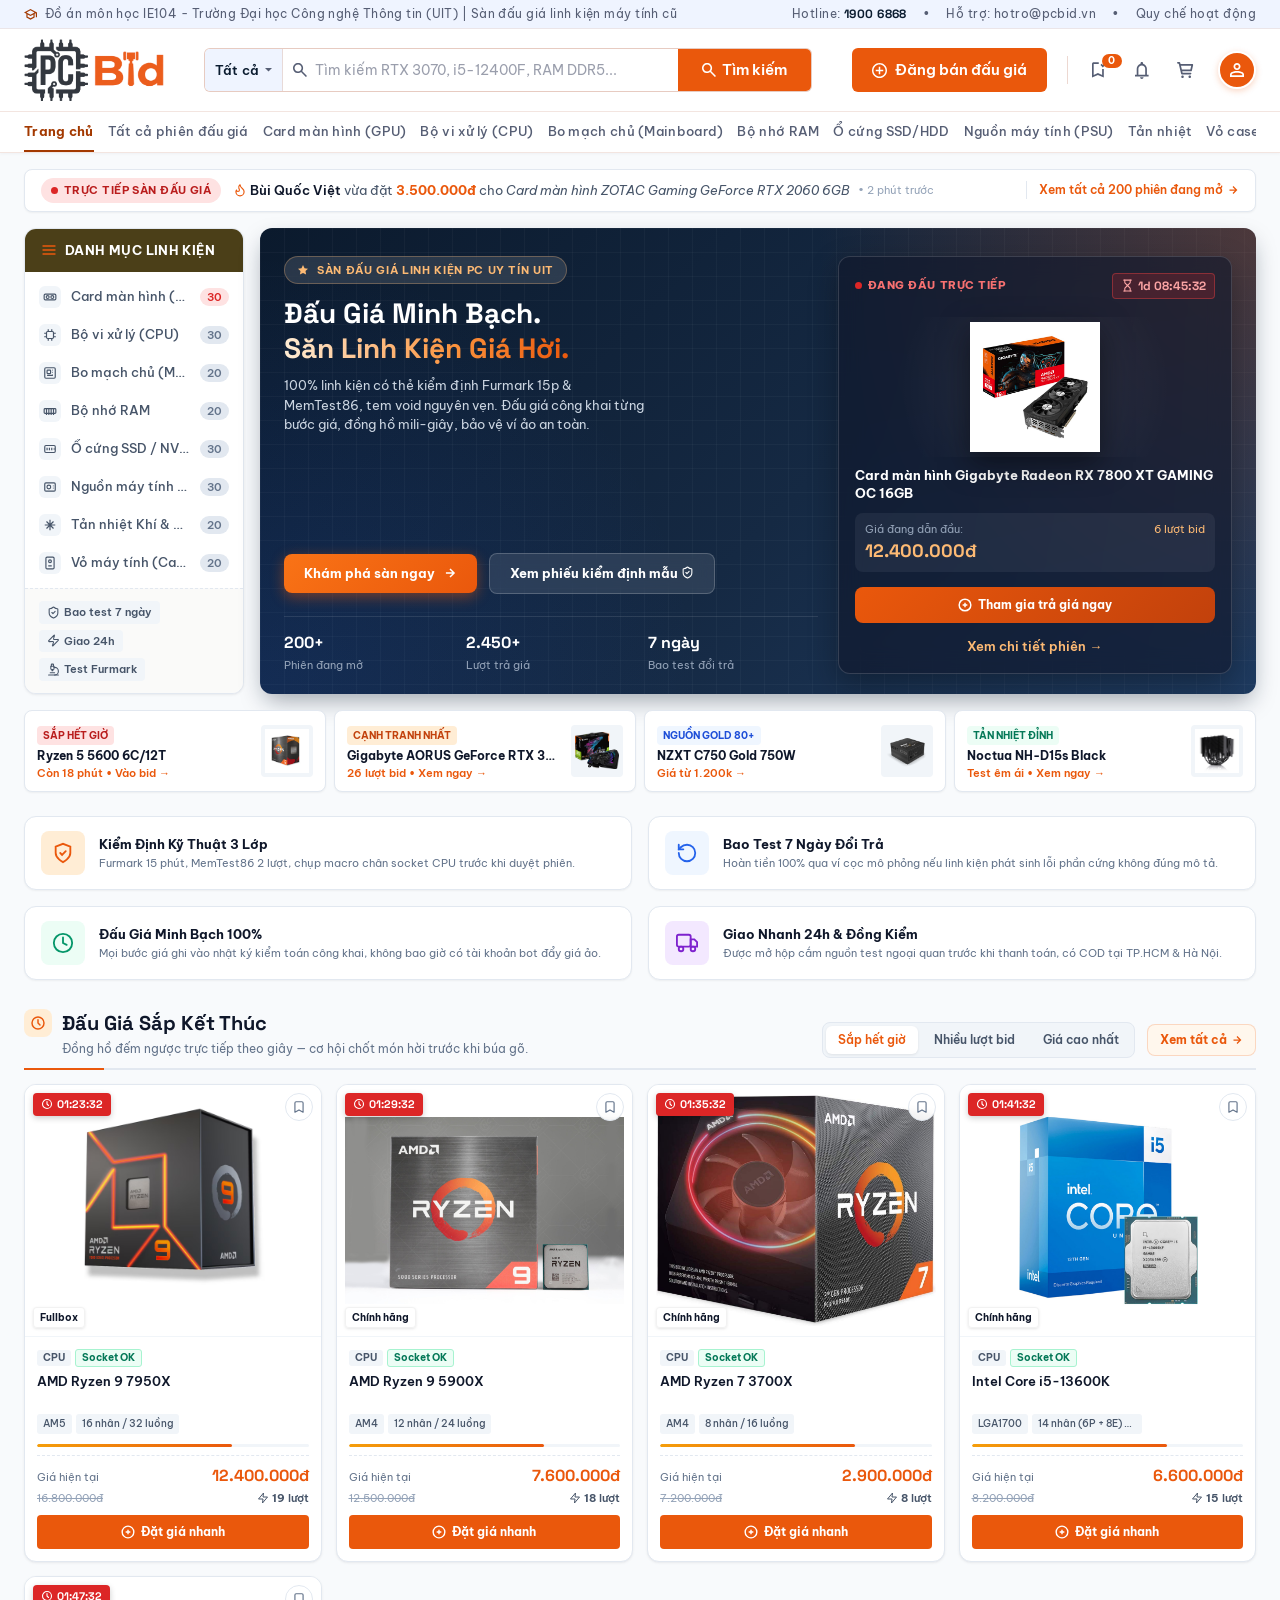
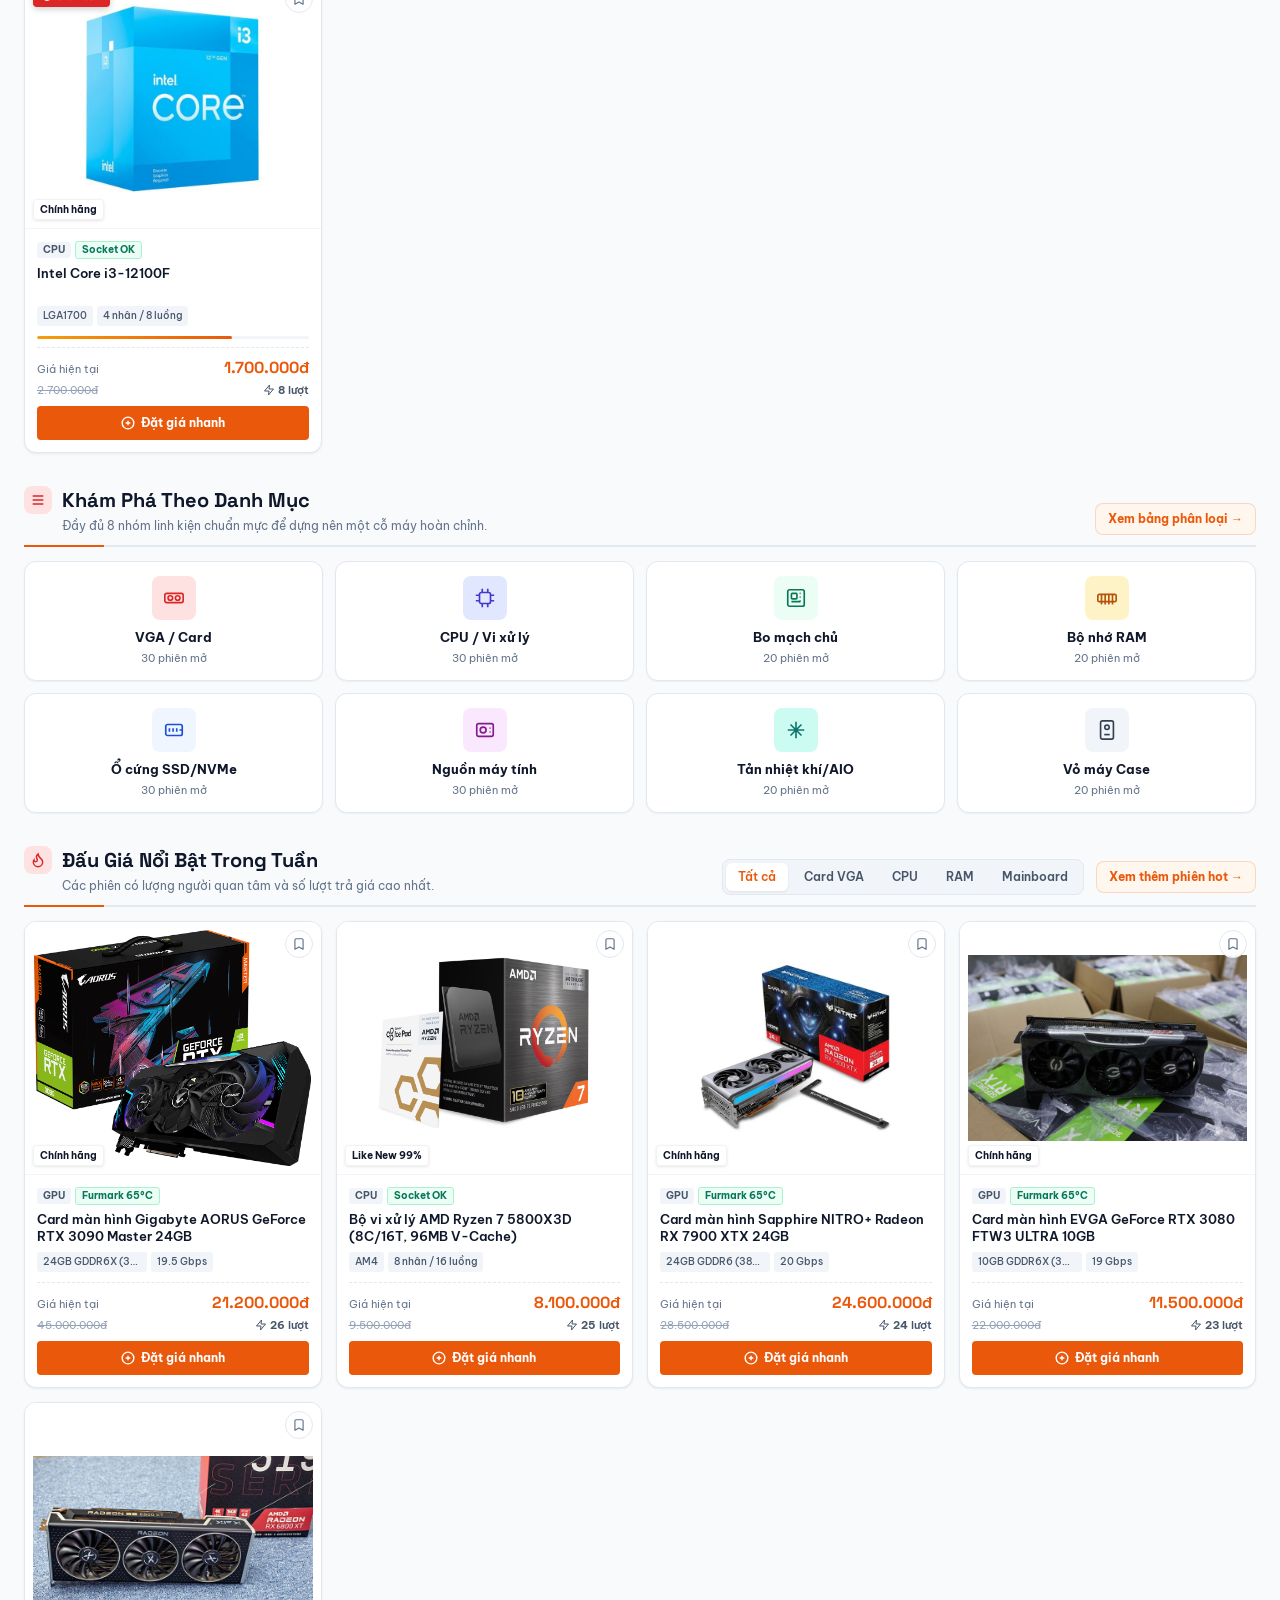
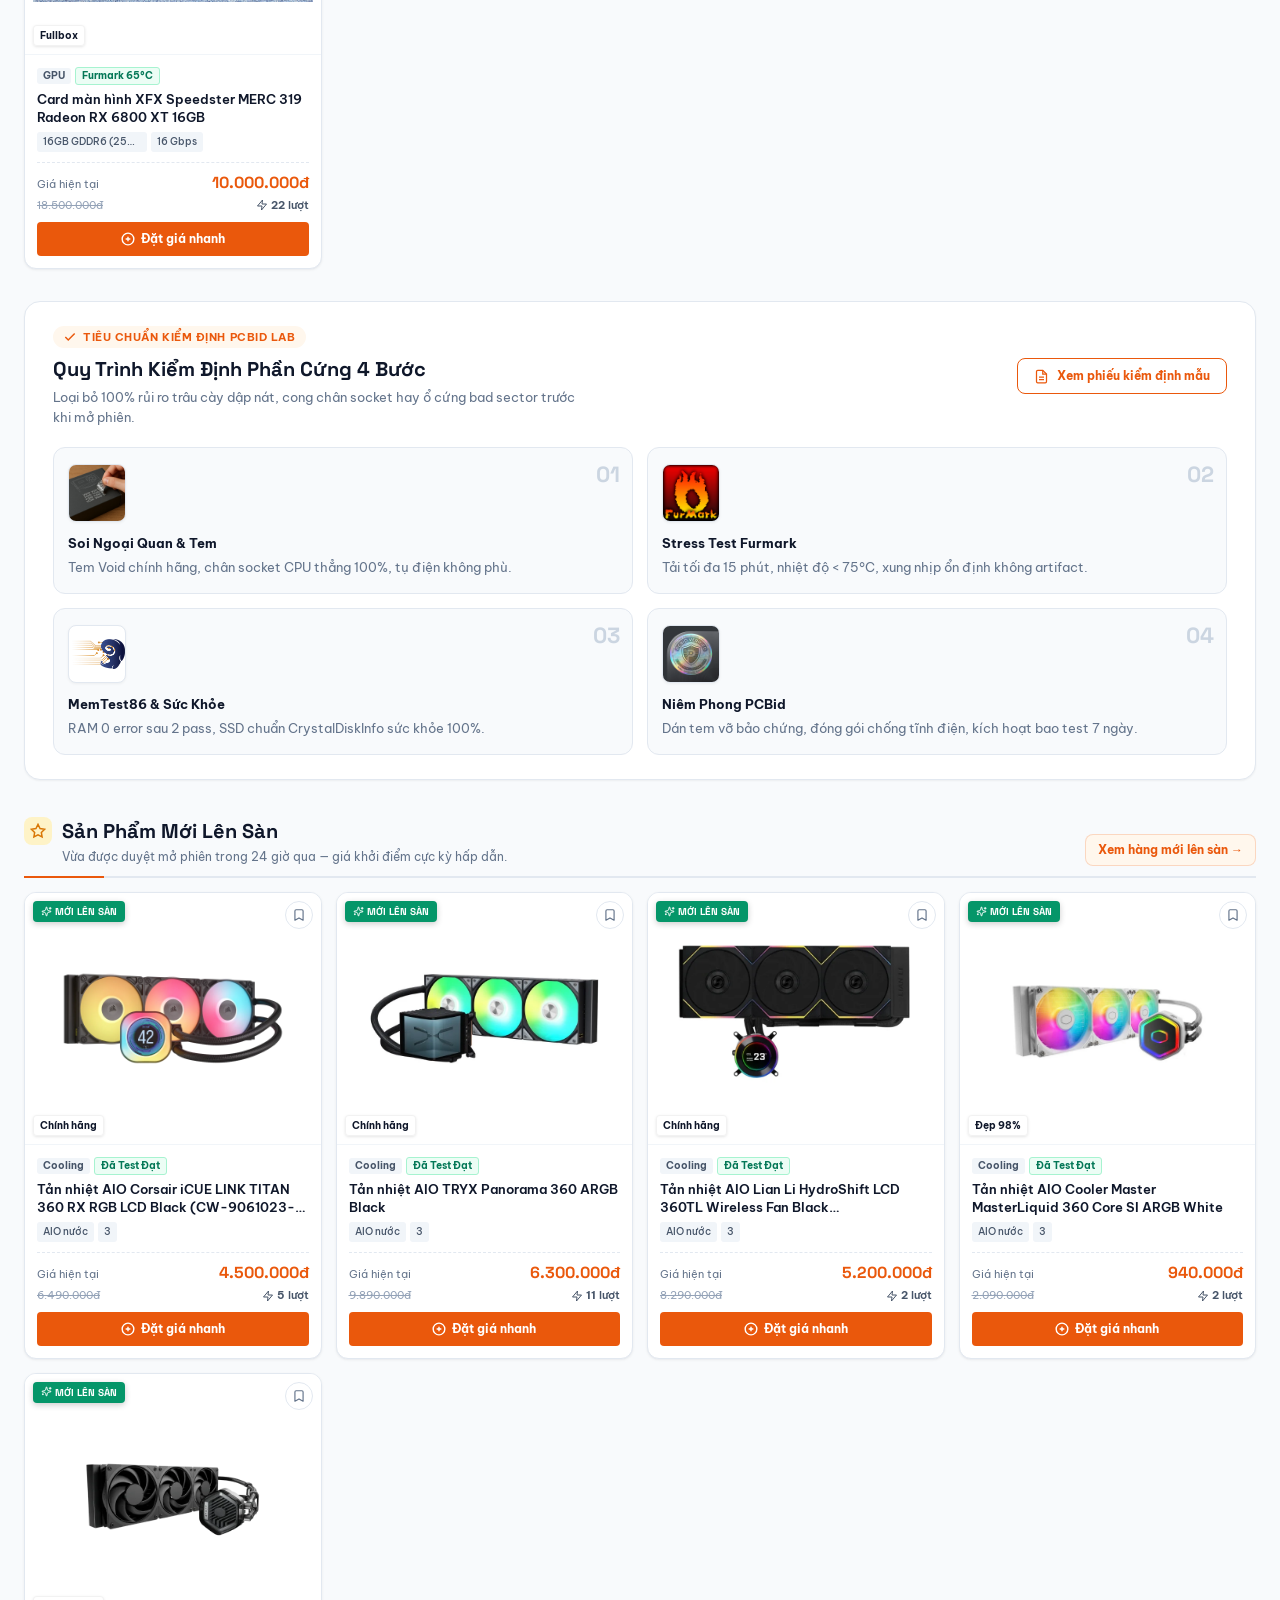
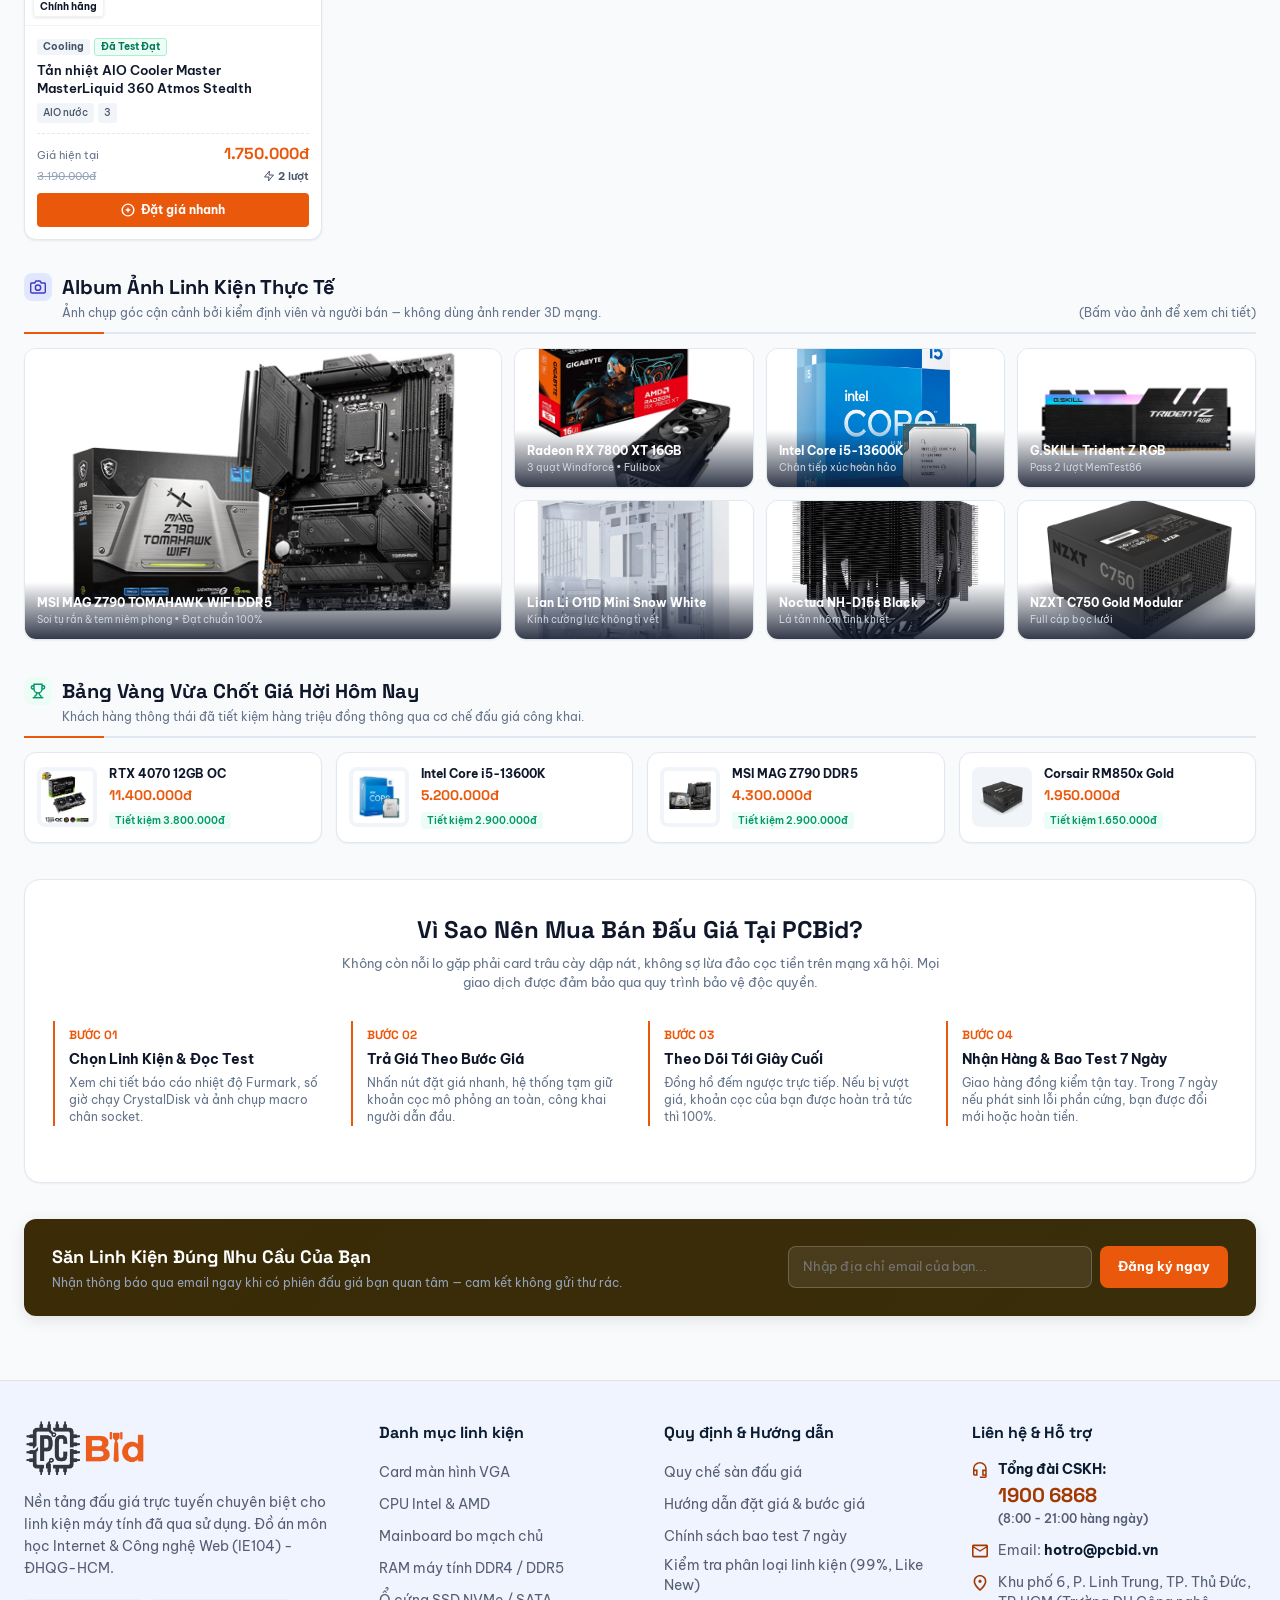
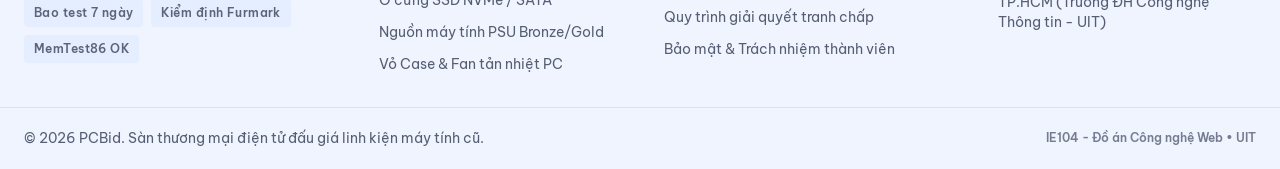
==== index.html @ 37498c85 "feat: real login check, inline contact-field validation, profile chat button, Lucide SVG files - Log" ====
<!DOCTYPE html>
<html lang="vi">

<head>
  <meta charset="UTF-8">
  <meta name="viewport" content="width=device-width, initial-scale=1.0">
  <meta name="description"
    content="PCBid - Sàn đấu giá trực tuyến chuyên biệt cho linh kiện máy tính cũ, card màn hình, CPU, bo mạch chủ đã qua kiểm định Furmark và MemTest86.">
  <title>PCBid - Sàn Đấu Giá Linh Kiện PC Cũ</title>

  <!-- Google Fonts: Be Vietnam Pro & Space Grotesk -->
  <link rel="preconnect" href="https://fonts.googleapis.com">
  <link rel="preconnect" href="https://fonts.gstatic.com" crossorigin>
  <link
    href="https://fonts.googleapis.com/css2?family=Be+Vietnam+Pro:wght@400;500;600;700;800&family=Space+Grotesk:wght@500;600;700;800&display=swap"
    rel="stylesheet">

  <!-- Định kiểu cốt lõi hệ thống -->
  <link rel="stylesheet" href="css/reset.css">
  <link rel="stylesheet" href="css/style.css">

  <!-- Định kiểu thành phần Header/Footer dùng chung -->
  <link rel="stylesheet" href="components/header/header.css">
  <link rel="stylesheet" href="components/footer/footer.css">

  <!-- Tệp tin định kiểu riêng cho Trang chủ -->
  <link rel="stylesheet" href="css/home.css">
</head>

<body id="home-page">

  <!-- ==================== KHUNG NẠP ĐỘNG HEADER ==================== -->
  <div id="app-header"></div>

  <!-- ==================== NỘI DUNG CHÍNH (MAIN) ==================== -->
  <main class="pcb-home">
    <div class="container">

      <!-- ============================================================
           0. BĂNG CHUYỀN HOẠT ĐỘNG SÀN TRỰC TIẾP (LIVE TICKER RIBBON)
           ============================================================ -->
      <section class="pcb-ticker" aria-label="Hoạt động đấu giá thời gian thực">
        <div class="pcb-ticker__left">
          <span class="pcb-ticker__badge">
            <span class="pcb-ticker__dot"></span>
            Trực tiếp sàn đấu giá
          </span>
          <div class="pcb-ticker__viewport">
            <div class="pcb-ticker__track" id="pcb-ticker-track">
              <!-- JS tự động chèn các sự kiện realtime -->
            </div>
          </div>
        </div>
        <a href="products.html" class="pcb-ticker__link">
          <span>Xem tất cả 200 phiên đang mở</span>
          <svg width="12" height="12" viewBox="0 0 24 24" fill="none" stroke="currentColor" stroke-width="2.5">
            <path d="M5 12h14M12 5l7 7-7 7" />
          </svg>
        </a>
      </section>

      <!-- ============================================================
           1. HERO 2.0: 3 CỘT (SIDEBAR + BANNER TÂM ĐIỂM + PROMOS)
           ============================================================ -->
      <section class="hero-v2" aria-labelledby="hero-v2-heading">

        <!-- Cột 1: Sidebar Danh Mục Linh Kiện Cũ -->
        <aside class="hero-v2__sidebar" aria-label="Danh mục linh kiện">
          <div class="hero-v2__sidebar-head">
            <svg viewBox="0 0 24 24" fill="none" stroke="currentColor" stroke-width="2" stroke-linecap="round">
              <line x1="3" y1="12" x2="21" y2="12"></line>
              <line x1="3" y1="6" x2="21" y2="6"></line>
              <line x1="3" y1="18" x2="21" y2="18"></line>
            </svg>
            <span>Danh mục linh kiện</span>
          </div>

          <ul class="hero-v2__cat-list">
            <li class="hero-v2__cat-item">
              <a href="products.html?category=vga" class="hero-v2__cat-link hero-v2__cat-link--hot">
                <span class="hero-v2__cat-icon">
                  <svg viewBox="0 0 24 24" fill="none" stroke="currentColor" stroke-width="2">
                    <rect x="2" y="7" width="20" height="10" rx="2" />
                    <circle cx="8" cy="12" r="2.5" />
                    <circle cx="16" cy="12" r="2.5" />
                  </svg>
                </span>
                <span class="hero-v2__cat-name">Card màn hình (GPU)</span>
                <span class="hero-v2__cat-count">30</span>
              </a>
            </li>
            <li class="hero-v2__cat-item">
              <a href="products.html?category=cpu" class="hero-v2__cat-link">
                <span class="hero-v2__cat-icon">
                  <svg viewBox="0 0 24 24" fill="none" stroke="currentColor" stroke-width="2">
                    <rect x="6" y="6" width="12" height="12" rx="2" />
                    <path d="M9 2v4M15 2v4M9 18v4M15 18v4M2 9h4M2 15h4M18 9h4M18 15h4" />
                  </svg>
                </span>
                <span class="hero-v2__cat-name">Bộ vi xử lý (CPU)</span>
                <span class="hero-v2__cat-count">30</span>
              </a>
            </li>
            <li class="hero-v2__cat-item">
              <a href="products.html?category=mainboard" class="hero-v2__cat-link">
                <span class="hero-v2__cat-icon">
                  <svg viewBox="0 0 24 24" fill="none" stroke="currentColor" stroke-width="2">
                    <rect x="3" y="3" width="18" height="18" rx="2" />
                    <rect x="7" y="7" width="6" height="6" rx="1" />
                    <path d="M16 7h1M16 11h1M16 15h1M7 16h10" />
                  </svg>
                </span>
                <span class="hero-v2__cat-name">Bo mạch chủ (Mainboard)</span>
                <span class="hero-v2__cat-count">20</span>
              </a>
            </li>
            <li class="hero-v2__cat-item">
              <a href="products.html?category=ram" class="hero-v2__cat-link">
                <span class="hero-v2__cat-icon">
                  <svg viewBox="0 0 24 24" fill="none" stroke="currentColor" stroke-width="2">
                    <rect x="2" y="8" width="20" height="8" rx="1.5" />
                    <path d="M6 16v3M10 16v3M14 16v3M18 16v3M6 8v8M10 8v8M14 8v8M18 8v8" />
                  </svg>
                </span>
                <span class="hero-v2__cat-name">Bộ nhớ RAM</span>
                <span class="hero-v2__cat-count">20</span>
              </a>
            </li>
            <li class="hero-v2__cat-item">
              <a href="products.html?category=ssd" class="hero-v2__cat-link">
                <span class="hero-v2__cat-icon">
                  <svg viewBox="0 0 24 24" fill="none" stroke="currentColor" stroke-width="2">
                    <rect x="3" y="6" width="18" height="12" rx="2" />
                    <path d="M7 10v4M11 10v4M15 10v4M18 12h3" />
                  </svg>
                </span>
                <span class="hero-v2__cat-name">Ổ cứng SSD / NVMe</span>
                <span class="hero-v2__cat-count">30</span>
              </a>
            </li>
            <li class="hero-v2__cat-item">
              <a href="products.html?category=psu" class="hero-v2__cat-link">
                <span class="hero-v2__cat-icon">
                  <svg viewBox="0 0 24 24" fill="none" stroke="currentColor" stroke-width="2">
                    <rect x="3" y="5" width="18" height="14" rx="2" />
                    <circle cx="10" cy="12" r="3.2" />
                    <path d="M17 10h1M17 14h1" />
                  </svg>
                </span>
                <span class="hero-v2__cat-name">Nguồn máy tính (PSU)</span>
                <span class="hero-v2__cat-count">30</span>
              </a>
            </li>
            <li class="hero-v2__cat-item">
              <a href="products.html?category=cooling" class="hero-v2__cat-link">
                <span class="hero-v2__cat-icon">
                  <svg viewBox="0 0 24 24" fill="none" stroke="currentColor" stroke-width="2">
                    <path d="M12 3v18M3 12h18M6 6l12 12M18 6L6 18" />
                  </svg>
                </span>
                <span class="hero-v2__cat-name">Tản nhiệt Khí &amp; AIO</span>
                <span class="hero-v2__cat-count">20</span>
              </a>
            </li>
            <li class="hero-v2__cat-item">
              <a href="products.html?category=case" class="hero-v2__cat-link">
                <span class="hero-v2__cat-icon">
                  <svg viewBox="0 0 24 24" fill="none" stroke="currentColor" stroke-width="2">
                    <rect x="5" y="2" width="14" height="20" rx="2" />
                    <circle cx="12" cy="9" r="2.4" />
                    <path d="M9 17h6" />
                  </svg>
                </span>
                <span class="hero-v2__cat-name">Vỏ máy tính (Case)</span>
                <span class="hero-v2__cat-count">20</span>
              </a>
            </li>
          </ul>

          <div class="hero-v2__sidebar-foot">
            <span class="hero-v2__sidebar-pill"><span class="lucide pcb-icon pcb-icon--shield-check pcb-icon--s13" aria-hidden="true"></span> Bao test 7 ngày</span>
            <span class="hero-v2__sidebar-pill"><span class="lucide pcb-icon pcb-icon--zap pcb-icon--s13" aria-hidden="true"></span> Giao 24h</span>
            <span class="hero-v2__sidebar-pill"><span class="lucide pcb-icon pcb-icon--microscope pcb-icon--s13" aria-hidden="true"></span> Test Furmark</span>
          </div>
        </aside>

        <!-- Cột 2: Banner Công Nghệ & Card Đấu Giá Tâm Điểm Trực Tiếp -->
        <div class="hero-v2__main">
          <div class="hero-v2__content">
            <div>
              <span class="hero-v2__tagline">
                <svg width="12" height="12" viewBox="0 0 24 24" fill="currentColor">
                  <path
                    d="M12 2L15.09 8.26L22 9.27L17 14.14L18.18 21.02L12 17.77L5.82 21.02L7 14.14L2 9.27L8.91 8.26L12 2Z" />
                </svg>
                Sàn đấu giá linh kiện PC uy tín UIT
              </span>
              <h1 class="hero-v2__title" id="hero-v2-heading">
                Đấu Giá Minh Bạch.<br>
                <span class="hero-v2__title-accent">Săn Linh Kiện Giá Hời.</span>
              </h1>
              <p class="hero-v2__desc">
                100% linh kiện có thẻ kiểm định Furmark 15p &amp; MemTest86, tem void nguyên vẹn. Đấu giá công khai từng
                bước giá, đồng hồ mili-giây, bảo vệ ví ảo an toàn.
              </p>
            </div>

            <div>
              <div class="hero-v2__actions">
                <a href="products.html" class="hero-v2__btn hero-v2__btn--primary">
                  <span>Khám phá sàn ngay</span>
                  <svg width="14" height="14" viewBox="0 0 24 24" fill="none" stroke="currentColor" stroke-width="2.5">
                    <path d="M5 12h14M12 5l7 7-7 7" />
                  </svg>
                </a>
                <button type="button" class="hero-v2__btn hero-v2__btn--glass" id="btn-open-cert">
                  <span>Xem phiếu kiểm định mẫu <span class="lucide pcb-icon pcb-icon--shield-check pcb-icon--s13" aria-hidden="true"></span></span>
                </button>
              </div>

              <div class="hero-v2__stats">
                <div class="hero-v2__stat-item">
                  <span class="hero-v2__stat-val">200+</span>
                  <span class="hero-v2__stat-lbl">Phiên đang mở</span>
                </div>
                <div class="hero-v2__stat-item">
                  <span class="hero-v2__stat-val">2.450+</span>
                  <span class="hero-v2__stat-lbl">Lượt trả giá</span>
                </div>
                <div class="hero-v2__stat-item">
                  <span class="hero-v2__stat-val">7 ngày</span>
                  <span class="hero-v2__stat-lbl">Bao test đổi trả</span>
                </div>
              </div>
            </div>
          </div>

          <!-- Card Tâm Điểm: Đang Đấu Trực Tiếp (JS cập nhật tên, ảnh, giá, lượt bid theo dữ liệu thật của sản phẩm 2028) -->
          <div class="hero-v2__spotlight" id="hero-spotlight" data-product-id="2028">
            <div class="hero-v2__spotlight-head">
              <span class="hero-v2__spotlight-live">
                <span class="pcb-ticker__dot"></span>
                Đang đấu trực tiếp
              </span>
              <span class="hero-v2__spotlight-countdown">
                <span class="lucide pcb-icon pcb-icon--hourglass pcb-icon--s13" aria-hidden="true"></span> <span id="hero-spotlight-timer">02:45:18</span>
              </span>
            </div>

            <a class="hero-v2__spotlight-media" href="product-detail.html?id=2028" data-spotlight-link>
              <img class="hero-v2__spotlight-img" src="images/products/gpu/2028-rx-7800-xt-1.jpg"
                alt="Card màn hình Gigabyte Radeon RX 7800 XT GAMING OC 16GB" data-spotlight-img>
            </a>

            <h3 class="hero-v2__spotlight-name" title="Card màn hình Gigabyte Radeon RX 7800 XT GAMING OC 16GB">
              <a class="hero-v2__spotlight-name-link" href="product-detail.html?id=2028" data-spotlight-link data-spotlight-name>Card màn hình Gigabyte Radeon RX 7800 XT GAMING OC 16GB</a>
            </h3>

            <div class="hero-v2__spotlight-pricebox">
              <div class="hero-v2__spotlight-lbl">
                <span>Giá đang dẫn đầu:</span>
                <span style="color:#fdba74;" data-spotlight-count>6 lượt bid</span>
              </div>
              <div class="hero-v2__spotlight-bid" data-spotlight-bid>12.400.000đ</div>
            </div>

            <button type="button" class="hero-v2__spotlight-action" data-action="quick-bid" data-id="2028">
              <svg width="14" height="14" viewBox="0 0 24 24" fill="none" stroke="currentColor" stroke-width="2.5">
                <circle cx="12" cy="12" r="10" />
                <path d="M12 8v8M8 12h8" />
              </svg>
              <span>Tham gia trả giá ngay</span>
            </button>
            <a class="hero-v2__spotlight-detail" href="product-detail.html?id=2028" data-spotlight-link>Xem chi tiết phiên →</a>
          </div>

        </div>

        <!-- Cột 3: 4 Thẻ Đấu Giá Nổi Bật Thu Nhỏ (Curated Promos) -->
        <div class="hero-v2__promos">
          <a href="products.html?sort=ending" class="hero-v2__promo-card">
            <div class="hero-v2__promo-info">
              <span class="hero-v2__promo-tag hero-v2__promo-tag--danger">Sắp hết giờ</span>
              <h4 class="hero-v2__promo-title">Ryzen 5 5600 6C/12T</h4>
              <span class="hero-v2__promo-sub">Còn 18 phút • Vào bid →</span>
            </div>
            <img src="images/products/cpu/1019-ryzen-5-5600-1.jpg" alt="" class="hero-v2__promo-img">
          </a>

          <!-- Thẻ "Cạnh tranh nhất": JS tự cập nhật theo sản phẩm có nhiều lượt bid nhất -->
          <a href="products.html?sort=bids" class="hero-v2__promo-card" id="hero-promo-competitive">
            <div class="hero-v2__promo-info">
              <span class="hero-v2__promo-tag hero-v2__promo-tag--hot">Cạnh tranh nhất</span>
              <h4 class="hero-v2__promo-title" data-promo-title>RTX 3090 Master 24GB</h4>
              <span class="hero-v2__promo-sub" data-promo-sub>26 lượt bid • Xem ngay →</span>
            </div>
            <img src="images/products/gpu/2015-rtx-3090-24gb-1.png" alt="" class="hero-v2__promo-img" data-promo-img>
          </a>

          <a href="products.html?category=psu" class="hero-v2__promo-card">
            <div class="hero-v2__promo-info">
              <span class="hero-v2__promo-tag hero-v2__promo-tag--blue">Nguồn Gold 80+</span>
              <h4 class="hero-v2__promo-title">NZXT C750 Gold 750W</h4>
              <span class="hero-v2__promo-sub">Giá từ 1.200k →</span>
            </div>
            <img src="images/products/psu/6013-nzxt-c750-gold-1.png" alt="" class="hero-v2__promo-img">
          </a>

          <a href="products.html?category=cooling" class="hero-v2__promo-card">
            <div class="hero-v2__promo-info">
              <span class="hero-v2__promo-tag hero-v2__promo-tag--cool">Tản nhiệt đỉnh</span>
              <h4 class="hero-v2__promo-title">Noctua NH-D15s Black</h4>
              <span class="hero-v2__promo-sub">Test êm ái • Xem ngay →</span>
            </div>
            <img src="images/products/cooling/8007-tan-nhiet-noctua-nh-d15s-chromax-black-1.jpg" alt=""
              class="hero-v2__promo-img">
          </a>
        </div>

      </section>

      <!-- ============================================================
           2. DẢI CAM KẾT VẬN HÀNH & BẢO HÀNH (TRUST BAR 2.0)
           ============================================================ -->
      <section class="pcb-trust" aria-label="Cam kết chất lượng sàn PCBid">
        <div class="pcb-trust__item">
          <div class="pcb-trust__icon pcb-trust__icon--orange">
            <svg viewBox="0 0 24 24" fill="none" stroke="currentColor" stroke-width="2" stroke-linecap="round">
              <path d="M12 22s8-4 8-10V5l-8-3-8 3v7c0 6 8 10 8 10z" />
              <path d="M9 12l2 2 4-4" />
            </svg>
          </div>
          <div>
            <h3 class="pcb-trust__title">Kiểm Định Kỹ Thuật 3 Lớp</h3>
            <p class="pcb-trust__desc">Furmark 15 phút, MemTest86 2 lượt, chụp macro chân socket CPU trước khi duyệt
              phiên.</p>
          </div>
        </div>

        <div class="pcb-trust__item">
          <div class="pcb-trust__icon pcb-trust__icon--blue">
            <svg viewBox="0 0 24 24" fill="none" stroke="currentColor" stroke-width="2" stroke-linecap="round">
              <path d="M3 12a9 9 0 1 0 9-9 9.75 9.75 0 0 0-6.74 2.74L3 8" />
              <path d="M3 3v5h5" />
            </svg>
          </div>
          <div>
            <h3 class="pcb-trust__title">Bao Test 7 Ngày Đổi Trả</h3>
            <p class="pcb-trust__desc">Hoàn tiền 100% qua ví cọc mô phỏng nếu linh kiện phát sinh lỗi phần cứng không
              đúng mô tả.</p>
          </div>
        </div>

        <div class="pcb-trust__item">
          <div class="pcb-trust__icon pcb-trust__icon--green">
            <svg viewBox="0 0 24 24" fill="none" stroke="currentColor" stroke-width="2" stroke-linecap="round">
              <circle cx="12" cy="12" r="10" />
              <path d="M12 6v6l4 2" />
            </svg>
          </div>
          <div>
            <h3 class="pcb-trust__title">Đấu Giá Minh Bạch 100%</h3>
            <p class="pcb-trust__desc">Mọi bước giá ghi vào nhật ký kiểm toán công khai, không bao giờ có tài khoản bot
              đẩy giá ảo.</p>
          </div>
        </div>

        <div class="pcb-trust__item">
          <div class="pcb-trust__icon pcb-trust__icon--purple">
            <svg viewBox="0 0 24 24" fill="none" stroke="currentColor" stroke-width="2" stroke-linecap="round">
              <rect x="1" y="3" width="15" height="13" rx="2" />
              <polygon points="16 8 20 8 23 11 23 16 16 16 16 8" />
              <circle cx="5.5" cy="18.5" r="2.5" />
              <circle cx="18.5" cy="18.5" r="2.5" />
            </svg>
          </div>
          <div>
            <h3 class="pcb-trust__title">Giao Nhanh 24h &amp; Đồng Kiểm</h3>
            <p class="pcb-trust__desc">Được mở hộp cắm nguồn test ngoại quan trước khi thanh toán, có COD tại TP.HCM
              &amp; Hà Nội.</p>
          </div>
        </div>
      </section>

      <!-- ============================================================
           3. KỆ HÀNG: ĐẤU GIÁ SẮP KẾT THÚC (LIVE COUNTDOWNS)
           ============================================================ -->
      <section class="pcb-shelf pcb-shelf--ending" aria-labelledby="shelf-ending-heading">
        <header class="pcb-shelf__head">
          <div class="pcb-shelf__heading">
            <div class="pcb-shelf__title-wrap">
              <span class="pcb-shelf__icon pcb-shelf__icon--clock">
                <svg viewBox="0 0 24 24" fill="none" stroke="currentColor" stroke-width="2.2" stroke-linecap="round">
                  <circle cx="12" cy="12" r="9"></circle>
                  <polyline points="12 7 12 12 15 15"></polyline>
                </svg>
              </span>
              <h2 class="pcb-shelf__title" id="shelf-ending-heading">Đấu Giá Sắp Kết Thúc</h2>
            </div>
            <p class="pcb-shelf__desc">Đồng hồ đếm ngược trực tiếp theo giây — cơ hội chốt món hời trước khi búa gõ.</p>
          </div>

          <div class="pcb-shelf__tools">
            <div class="pcb-shelf__tabs" role="tablist" aria-label="Sắp xếp phiên sắp kết thúc">
              <button type="button" class="pcb-shelf__tab pcb-shelf__tab--active" data-ending-tab="ending">Sắp hết
                giờ</button>
              <button type="button" class="pcb-shelf__tab" data-ending-tab="bids">Nhiều lượt bid</button>
              <button type="button" class="pcb-shelf__tab" data-ending-tab="price">Giá cao nhất</button>
            </div>
            <a href="products.html?status=ending" class="pcb-shelf__more">
              <span>Xem tất cả</span>
              <svg width="12" height="12" viewBox="0 0 24 24" fill="none" stroke="currentColor" stroke-width="2.5">
                <path d="M5 12h14M12 5l7 7-7 7" />
              </svg>
            </a>
          </div>
        </header>

        <!-- Lưới 5 sản phẩm hiển thị nhịp nhàng -->
        <div class="pcb-grid" id="pcb-ending-grid">
          <!-- JS Render -->
        </div>
      </section>

      <!-- ============================================================
           4. KHÁM PHÁ THEO DANH MỤC (CATEGORY TILES EXPLORER)
           ============================================================ -->
      <section class="pcb-shelf" aria-labelledby="shelf-cat-heading">
        <header class="pcb-shelf__head">
          <div class="pcb-shelf__heading">
            <div class="pcb-shelf__title-wrap">
              <span class="pcb-shelf__icon pcb-shelf__icon--flame">
                <svg viewBox="0 0 24 24" fill="none" stroke="currentColor" stroke-width="2.2">
                  <path d="M4 6h16M4 12h16M4 18h16" />
                </svg>
              </span>
              <h2 class="pcb-shelf__title" id="shelf-cat-heading">Khám Phá Theo Danh Mục</h2>
            </div>
            <p class="pcb-shelf__desc">Đầy đủ 8 nhóm linh kiện chuẩn mực để dựng nên một cỗ máy hoàn chỉnh.</p>
          </div>
          <a href="products.html" class="pcb-shelf__more">Xem bảng phân loại →</a>
        </header>

        <div class="pcb-cats">
          <a href="products.html?category=vga" class="pcb-cat-tile">
            <span class="pcb-cat-tile__icon pcb-cat-tile__icon--vga">
              <svg viewBox="0 0 24 24" fill="none" stroke="currentColor" stroke-width="1.8">
                <rect x="2" y="7" width="20" height="10" rx="2" />
                <circle cx="8" cy="12" r="2.5" />
                <circle cx="16" cy="12" r="2.5" />
              </svg>
            </span>
            <span class="pcb-cat-tile__name">VGA / Card</span>
            <span class="pcb-cat-tile__count">30 phiên mở</span>
          </a>

          <a href="products.html?category=cpu" class="pcb-cat-tile">
            <span class="pcb-cat-tile__icon pcb-cat-tile__icon--cpu">
              <svg viewBox="0 0 24 24" fill="none" stroke="currentColor" stroke-width="1.8">
                <rect x="6" y="6" width="12" height="12" rx="2" />
                <path d="M9 2v4M15 2v4M9 18v4M15 18v4M2 9h4M2 15h4M18 9h4M18 15h4" />
              </svg>
            </span>
            <span class="pcb-cat-tile__name">CPU / Vi xử lý</span>
            <span class="pcb-cat-tile__count">30 phiên mở</span>
          </a>

          <a href="products.html?category=mainboard" class="pcb-cat-tile">
            <span class="pcb-cat-tile__icon pcb-cat-tile__icon--mb">
              <svg viewBox="0 0 24 24" fill="none" stroke="currentColor" stroke-width="1.8">
                <rect x="3" y="3" width="18" height="18" rx="2" />
                <rect x="7" y="7" width="6" height="6" rx="1" />
                <path d="M16 7h1M16 11h1M16 15h1M7 16h10" />
              </svg>
            </span>
            <span class="pcb-cat-tile__name">Bo mạch chủ</span>
            <span class="pcb-cat-tile__count">20 phiên mở</span>
          </a>

          <a href="products.html?category=ram" class="pcb-cat-tile">
            <span class="pcb-cat-tile__icon pcb-cat-tile__icon--ram">
              <svg viewBox="0 0 24 24" fill="none" stroke="currentColor" stroke-width="1.8">
                <rect x="2" y="8" width="20" height="8" rx="1.5" />
                <path d="M6 16v3M10 16v3M14 16v3M18 16v3M6 8v8M10 8v8M14 8v8M18 8v8" />
              </svg>
            </span>
            <span class="pcb-cat-tile__name">Bộ nhớ RAM</span>
            <span class="pcb-cat-tile__count">20 phiên mở</span>
          </a>

          <a href="products.html?category=ssd" class="pcb-cat-tile">
            <span class="pcb-cat-tile__icon pcb-cat-tile__icon--ssd">
              <svg viewBox="0 0 24 24" fill="none" stroke="currentColor" stroke-width="1.8">
                <rect x="3" y="6" width="18" height="12" rx="2" />
                <path d="M7 10v4M11 10v4M15 10v4M18 12h3" />
              </svg>
            </span>
            <span class="pcb-cat-tile__name">Ổ cứng SSD/NVMe</span>
            <span class="pcb-cat-tile__count">30 phiên mở</span>
          </a>

          <a href="products.html?category=psu" class="pcb-cat-tile">
            <span class="pcb-cat-tile__icon pcb-cat-tile__icon--psu">
              <svg viewBox="0 0 24 24" fill="none" stroke="currentColor" stroke-width="1.8">
                <rect x="3" y="5" width="18" height="14" rx="2" />
                <circle cx="10" cy="12" r="3.2" />
                <path d="M17 10h1M17 14h1" />
              </svg>
            </span>
            <span class="pcb-cat-tile__name">Nguồn máy tính</span>
            <span class="pcb-cat-tile__count">30 phiên mở</span>
          </a>

          <a href="products.html?category=cooling" class="pcb-cat-tile">
            <span class="pcb-cat-tile__icon pcb-cat-tile__icon--fan">
              <svg viewBox="0 0 24 24" fill="none" stroke="currentColor" stroke-width="1.8">
                <path d="M12 3v18M3 12h18M6 6l12 12M18 6L6 18" />
              </svg>
            </span>
            <span class="pcb-cat-tile__name">Tản nhiệt khí/AIO</span>
            <span class="pcb-cat-tile__count">20 phiên mở</span>
          </a>

          <a href="products.html?category=case" class="pcb-cat-tile">
            <span class="pcb-cat-tile__icon pcb-cat-tile__icon--case">
              <svg viewBox="0 0 24 24" fill="none" stroke="currentColor" stroke-width="1.8">
                <rect x="5" y="2" width="14" height="20" rx="2" />
                <circle cx="12" cy="9" r="2.4" />
                <path d="M9 17h6" />
              </svg>
            </span>
            <span class="pcb-cat-tile__name">Vỏ máy Case</span>
            <span class="pcb-cat-tile__count">20 phiên mở</span>
          </a>
        </div>
      </section>

      <!-- ============================================================
           5. KỆ HÀNG: ĐẤU GIÁ NỔI BẬT (TRENDING HOT WITH CATEGORY TABS)
           ============================================================ -->
      <section class="pcb-shelf" aria-labelledby="shelf-hot-heading">
        <header class="pcb-shelf__head">
          <div class="pcb-shelf__heading">
            <div class="pcb-shelf__title-wrap">
              <span class="pcb-shelf__icon pcb-shelf__icon--flame">
                <svg viewBox="0 0 24 24" fill="none" stroke="currentColor" stroke-width="2.2">
                  <path
                    d="M8.5 14.5A2.5 2.5 0 0 0 11 12c0-1.38-.5-2-1-3-1.072-2.143-.224-4.054 2-6 .5 2.5 2 4.9 4 6.5 2 1.6 3 3.5 3 5.5a7 7 0 1 1-14 0c0-1.153.433-2.294 1-3a2.5 2.5 0 0 0 2.5 2.5z" />
                </svg>
              </span>
              <h2 class="pcb-shelf__title" id="shelf-hot-heading">Đấu Giá Nổi Bật Trong Tuần</h2>
            </div>
            <p class="pcb-shelf__desc">Các phiên có lượng người quan tâm và số lượt trả giá cao nhất.</p>
          </div>

          <div class="pcb-shelf__tools">
            <div class="pcb-shelf__tabs" role="tablist" aria-label="Lọc danh mục đấu giá nổi bật">
              <button type="button" class="pcb-shelf__tab pcb-shelf__tab--active" data-hot-tab="all">Tất cả</button>
              <button type="button" class="pcb-shelf__tab" data-hot-tab="gpu">Card VGA</button>
              <button type="button" class="pcb-shelf__tab" data-hot-tab="cpu">CPU</button>
              <button type="button" class="pcb-shelf__tab" data-hot-tab="ram">RAM</button>
              <button type="button" class="pcb-shelf__tab" data-hot-tab="mainboard">Mainboard</button>
            </div>
            <a href="products.html?status=hot" class="pcb-shelf__more">Xem thêm phiên hot →</a>
          </div>
        </header>

        <div class="pcb-grid" id="pcb-hot-grid">
          <!-- JS Render -->
        </div>
      </section>

      <!-- ============================================================
           6. GÓC KIỂM ĐỊNH KỸ THUẬT ĐỘC QUYỀN (HARDWARE VERIFICATION LAB)
           ============================================================ -->
      <section class="pcb-lab" aria-labelledby="lab-heading">
        <div class="pcb-lab__head">
          <div>
            <span class="pcb-lab__tag">
              <svg width="14" height="14" viewBox="0 0 24 24" fill="none" stroke="currentColor" stroke-width="2.5">
                <polyline points="20 6 9 17 4 12" />
              </svg>
              Tiêu chuẩn kiểm định PCBid Lab
            </span>
            <h2 class="pcb-lab__title" id="lab-heading">Quy Trình Kiểm Định Phần Cứng 4 Bước</h2>
            <p class="pcb-lab__desc">
              Loại bỏ 100% rủi ro trâu cày dập nát, cong chân socket hay ổ cứng bad sector trước khi mở phiên.
            </p>
          </div>
          <button type="button" class="pcb-lab__btn-cert" onclick="document.getElementById('btn-open-cert').click()">
            <svg width="15" height="15" viewBox="0 0 24 24" fill="none" stroke="currentColor" stroke-width="2">
              <path d="M14 2H6a2 2 0 0 0-2 2v16a2 2 0 0 0 2 2h12a2 2 0 0 0 2-2V8z" />
              <polyline points="14 2 14 8 20 8" />
              <line x1="16" y1="13" x2="8" y2="13" />
              <line x1="16" y1="17" x2="8" y2="17" />
            </svg>
            Xem phiếu kiểm định mẫu
          </button>
        </div>

        <div class="pcb-lab__grid">
          <div class="pcb-lab__step">
            <span class="pcb-lab__step-num">01</span>
            <div class="pcb-lab__thumb">
              <img src="images/icons/tem-void-dan-do-dien-tu.jpg" alt="Tem Void dán linh kiện"
                class="pcb-lab__thumb-img pcb-lab__thumb-img--cover" loading="lazy">
            </div>
            <h3 class="pcb-lab__step-title">Soi Ngoại Quan &amp; Tem</h3>
            <p class="pcb-lab__desc">Tem Void chính hãng, chân socket CPU thẳng 100%, tụ điện không phù.</p>
          </div>

          <div class="pcb-lab__step">
            <span class="pcb-lab__step-num">02</span>
            <div class="pcb-lab__thumb">
              <img src="images/icons/furmark.png" alt="FurMark Stress Test"
                class="pcb-lab__thumb-img pcb-lab__thumb-img--contain" loading="lazy">
            </div>
            <h3 class="pcb-lab__step-title">Stress Test Furmark</h3>
            <p class="pcb-lab__desc">Tải tối đa 15 phút, nhiệt độ &lt; 75°C, xung nhịp ổn định không artifact.</p>
          </div>

          <div class="pcb-lab__step">
            <span class="pcb-lab__step-num">03</span>
            <div class="pcb-lab__thumb">
              <img src="images/icons/memtest86.webp" alt="MemTest86 RAM & SSD Test"
                class="pcb-lab__thumb-img pcb-lab__thumb-img--contain" loading="lazy">
            </div>
            <h3 class="pcb-lab__step-title">MemTest86 &amp; Sức Khỏe</h3>
            <p class="pcb-lab__desc">RAM 0 error sau 2 pass, SSD chuẩn CrystalDiskInfo sức khỏe 100%.</p>
          </div>

          <div class="pcb-lab__step">
            <span class="pcb-lab__step-num">04</span>
            <div class="pcb-lab__thumb">
              <img src="images/icons/tem-pcbid.jpg" alt="Tem bảo chứng PCBid Verified"
                class="pcb-lab__thumb-img pcb-lab__thumb-img--cover" loading="lazy">
            </div>
            <h3 class="pcb-lab__step-title">Niêm Phong PCBid</h3>
            <p class="pcb-lab__desc">Dán tem vỡ bảo chứng, đóng gói chống tĩnh điện, kích hoạt bao test 7 ngày.</p>
          </div>
        </div>
      </section>

      <!-- ============================================================
           7. KỆ HÀNG: SẢN PHẨM MỚI LÊN SÀN (FRESH LISTINGS)
           ============================================================ -->
      <section class="pcb-shelf" aria-labelledby="shelf-new-heading">
        <header class="pcb-shelf__head">
          <div class="pcb-shelf__heading">
            <div class="pcb-shelf__title-wrap">
              <span class="pcb-shelf__icon pcb-shelf__icon--star">
                <svg viewBox="0 0 24 24" fill="none" stroke="currentColor" stroke-width="2.2">
                  <polygon
                    points="12 2 15.09 8.26 22 9.27 17 14.14 18.18 21.02 12 17.77 5.82 21.02 7 14.14 2 9.27 8.91 8.26 12 2">
                  </polygon>
                </svg>
              </span>
              <h2 class="pcb-shelf__title" id="shelf-new-heading">Sản Phẩm Mới Lên Sàn</h2>
            </div>
            <p class="pcb-shelf__desc">Vừa được duyệt mở phiên trong 24 giờ qua — giá khởi điểm cực kỳ hấp dẫn.</p>
          </div>
          <a href="products.html?sort=newest" class="pcb-shelf__more">Xem hàng mới lên sàn →</a>
        </header>

        <div class="pcb-grid" id="pcb-new-grid">
          <!-- JS Render -->
        </div>
      </section>

      <!-- ============================================================
           8. ALBUM ẢNH LINH KIỆN THỰC TẾ (REAL HARDWARE GALLERY & LIGHTBOX)
           ============================================================ -->
      <section class="pcb-shelf" aria-labelledby="gallery-heading">
        <header class="pcb-shelf__head">
          <div class="pcb-shelf__heading">
            <div class="pcb-shelf__title-wrap">
              <span class="pcb-shelf__icon pcb-shelf__icon--cam">
                <svg viewBox="0 0 24 24" fill="none" stroke="currentColor" stroke-width="2.2">
                  <path d="M23 19a2 2 0 0 1-2 2H3a2 2 0 0 1-2-2V8a2 2 0 0 1 2-2h4l2-3h6l2 3h4a2 2 0 0 1 2 2z"></path>
                  <circle cx="12" cy="13" r="4"></circle>
                </svg>
              </span>
              <h2 class="pcb-shelf__title" id="gallery-heading">Album Ảnh Linh Kiện Thực Tế</h2>
            </div>
            <p class="pcb-shelf__desc">Ảnh chụp góc cận cảnh bởi kiểm định viên và người bán — không dùng ảnh render 3D
              mạng.</p>
          </div>
          <span style="font-size:12px; color:#64748b;">(Bấm vào ảnh để xem chi tiết)</span>
        </header>

        <div class="pcb-gallery">
          <div class="pcb-gallery__item pcb-gallery__item--large"
            data-gallery-src="images/products/mainboard/3013-msi-mag-z790-tomahawk-1.jpg"
            data-gallery-caption="MSI MAG Z790 TOMAHAWK WIFI DDR5 - Cận cảnh tụ rắn &amp; tản nhiệt VRM hầm hố, tem niêm phong nguyên bản">
            <img class="pcb-gallery__img" src="images/products/mainboard/3013-msi-mag-z790-tomahawk-1.jpg"
              alt="MSI MAG Z790 Tomahawk Wifi" loading="lazy">
            <div class="pcb-gallery__overlay">
              <span class="pcb-gallery__caption">MSI MAG Z790 TOMAHAWK WIFI DDR5</span>
              <span class="pcb-gallery__sub">Soi tụ rắn &amp; tem niêm phong • Đạt chuẩn 100%</span>
            </div>
          </div>

          <div class="pcb-gallery__item" data-gallery-src="images/products/gpu/2028-rx-7800-xt-1.jpg"
            data-gallery-caption="Gigabyte Radeon RX 7800 XT Gaming OC 16GB - Fullbox tản nhiệt 3 quạt Windforce nguyên tem">
            <img class="pcb-gallery__img" src="images/products/gpu/2028-rx-7800-xt-1.jpg" alt="Radeon RX 7800 XT"
              loading="lazy">
            <div class="pcb-gallery__overlay">
              <span class="pcb-gallery__caption">Radeon RX 7800 XT 16GB</span>
              <span class="pcb-gallery__sub">3 quạt Windforce • Fullbox</span>
            </div>
          </div>

          <div class="pcb-gallery__item" data-gallery-src="images/products/cpu/1012-i5-13600k-1.jpg"
            data-gallery-caption="Intel Core i5-13600K - Chân tiếp xúc mạ vàng nguyên vẹn, lưng kim loại không cấn móp">
            <img class="pcb-gallery__img" src="images/products/cpu/1012-i5-13600k-1.jpg" alt="Intel Core i5-13600K"
              loading="lazy">
            <div class="pcb-gallery__overlay">
              <span class="pcb-gallery__caption">Intel Core i5-13600K</span>
              <span class="pcb-gallery__sub">Chân tiếp xúc hoàn hảo</span>
            </div>
          </div>

          <div class="pcb-gallery__item" data-gallery-src="images/products/ram/4003-gskill-trident-z-rgb-16gb-1.jpg"
            data-gallery-caption="G.SKILL Trident Z RGB 16GB 3600MHz - Đèn LED đổi màu mượt mà, pass Memtest 2 vòng">
            <img class="pcb-gallery__img" src="images/products/ram/4003-gskill-trident-z-rgb-16gb-1.jpg"
              alt="RAM G.Skill Trident Z RGB" loading="lazy">
            <div class="pcb-gallery__overlay">
              <span class="pcb-gallery__caption">G.SKILL Trident Z RGB</span>
              <span class="pcb-gallery__sub">Pass 2 lượt MemTest86</span>
            </div>
          </div>

          <div class="pcb-gallery__item"
            data-gallery-src="images/products/case/7005-vo-may-tinh-lian-li-o11d-mini-v2-white-1.jpg"
            data-gallery-caption="Vỏ máy tính Lian Li O11 Dynamic Mini V2 Snow White - 2 mặt kính cường lực trong vắt kèm fan RGB">
            <img class="pcb-gallery__img" src="images/products/case/7005-vo-may-tinh-lian-li-o11d-mini-v2-white-1.jpg"
              alt="Lian Li O11D Mini V2" loading="lazy">
            <div class="pcb-gallery__overlay">
              <span class="pcb-gallery__caption">Lian Li O11D Mini Snow White</span>
              <span class="pcb-gallery__sub">Kính cường lực không tì vết</span>
            </div>
          </div>

          <div class="pcb-gallery__item"
            data-gallery-src="images/products/cooling/8007-tan-nhiet-noctua-nh-d15s-chromax-black-1.jpg"
            data-gallery-caption="Noctua NH-D15s chromax.black - Lá tản nhôm đen tĩnh điện đều đẹp, quạt êm không rơ lắc">
            <img class="pcb-gallery__img"
              src="images/products/cooling/8007-tan-nhiet-noctua-nh-d15s-chromax-black-1.jpg" alt="Noctua NH-D15s"
              loading="lazy">
            <div class="pcb-gallery__overlay">
              <span class="pcb-gallery__caption">Noctua NH-D15s Black</span>
              <span class="pcb-gallery__sub">Lá tản nhôm tinh khiết</span>
            </div>
          </div>

          <div class="pcb-gallery__item" data-gallery-src="images/products/psu/6013-nzxt-c750-gold-1.png"
            data-gallery-caption="NZXT C750 Gold Full Modular - Dây cáp bọc lưới đầy đủ, tem chuẩn 80 Plus Gold">
            <img class="pcb-gallery__img" src="images/products/psu/6013-nzxt-c750-gold-1.png" alt="NZXT C750 Gold"
              loading="lazy">
            <div class="pcb-gallery__overlay">
              <span class="pcb-gallery__caption">NZXT C750 Gold Modular</span>
              <span class="pcb-gallery__sub">Full cáp bọc lưới</span>
            </div>
          </div>
        </div>
      </section>

      <!-- ============================================================
           9. BẢNG VÀNG CHỐT GIÁ HỜI (RECENT BARGAIN WINS)
           ============================================================ -->
      <section class="pcb-shelf" aria-labelledby="wins-heading">
        <header class="pcb-shelf__head">
          <div class="pcb-shelf__heading">
            <div class="pcb-shelf__title-wrap">
              <span class="pcb-shelf__icon pcb-shelf__icon--star" style="background:#ecfdf5; color:#059669;">
                <svg viewBox="0 0 24 24" fill="none" stroke="currentColor" stroke-width="2.2">
                  <path d="M6 9H4.5a2.5 2.5 0 0 1 0-5H6" />
                  <path d="M18 9h1.5a2.5 2.5 0 0 0 0-5H18" />
                  <path d="M4 22h16" />
                  <path d="M10 14.66V17c0 .55-.47.98-.97 1.21C7.85 18.75 7 20.24 7 22" />
                  <path d="M14 14.66V17c0 .55.47.98.97 1.21C16.15 18.75 17 20.24 17 22" />
                  <path d="M18 2H6v7a6 6 0 0 0 12 0V2Z" />
                </svg>
              </span>
              <h2 class="pcb-shelf__title" id="wins-heading">Bảng Vàng Vừa Chốt Giá Hời Hôm Nay</h2>
            </div>
            <p class="pcb-shelf__desc">Khách hàng thông thái đã tiết kiệm hàng triệu đồng thông qua cơ chế đấu giá công
              khai.</p>
          </div>
        </header>

        <div class="pcb-wins">
          <div class="pcb-win-card">
            <img src="images/products/gpu/2018-rtx-4070-12gb-1.webp" alt="" class="pcb-win-card__img">
            <div class="pcb-win-card__info">
              <h4 class="pcb-win-card__title">RTX 4070 12GB OC</h4>
              <div class="pcb-win-card__price">11.400.000đ</div>
              <span class="pcb-win-card__saved">Tiết kiệm 3.800.000đ</span>
            </div>
          </div>

          <div class="pcb-win-card">
            <img src="images/products/cpu/1012-i5-13600k-1.jpg" alt="" class="pcb-win-card__img">
            <div class="pcb-win-card__info">
              <h4 class="pcb-win-card__title">Intel Core i5-13600K</h4>
              <div class="pcb-win-card__price">5.200.000đ</div>
              <span class="pcb-win-card__saved">Tiết kiệm 2.900.000đ</span>
            </div>
          </div>

          <div class="pcb-win-card">
            <img src="images/products/mainboard/3013-msi-mag-z790-tomahawk-1.jpg" alt="" class="pcb-win-card__img">
            <div class="pcb-win-card__info">
              <h4 class="pcb-win-card__title">MSI MAG Z790 DDR5</h4>
              <div class="pcb-win-card__price">4.300.000đ</div>
              <span class="pcb-win-card__saved">Tiết kiệm 2.900.000đ</span>
            </div>
          </div>

          <div class="pcb-win-card">
            <img src="images/products/psu/6013-nzxt-c750-gold-1.png" alt="" class="pcb-win-card__img">
            <div class="pcb-win-card__info">
              <h4 class="pcb-win-card__title">Corsair RM850x Gold</h4>
              <div class="pcb-win-card__price">1.950.000đ</div>
              <span class="pcb-win-card__saved">Tiết kiệm 1.650.000đ</span>
            </div>
          </div>
        </div>
      </section>

      <!-- ============================================================
           10. VÌ SAO CHỌN PCBID (HOW IT WORKS & CORE VALUES)
           ============================================================ -->
      <section class="pcb-values" aria-labelledby="values-heading">
        <div class="pcb-values__head">
          <h2 class="pcb-values__title" id="values-heading">Vì Sao Nên Mua Bán Đấu Giá Tại PCBid?</h2>
          <p class="pcb-values__desc">
            Không còn nỗi lo gặp phải card trâu cày dập nát, không sợ lừa đảo cọc tiền trên mạng xã hội. Mọi giao dịch
            được đảm bảo qua quy trình bảo vệ độc quyền.
          </p>
        </div>

        <ol class="pcb-values__steps">
          <li class="pcb-values__step">
            <span class="pcb-values__step-num">BƯỚC 01</span>
            <h3 class="pcb-values__step-title">Chọn Linh Kiện &amp; Đọc Test</h3>
            <p class="pcb-values__step-desc">Xem chi tiết báo cáo nhiệt độ Furmark, số giờ chạy CrystalDisk và ảnh chụp
              macro chân socket.</p>
          </li>
          <li class="pcb-values__step">
            <span class="pcb-values__step-num">BƯỚC 02</span>
            <h3 class="pcb-values__step-title">Trả Giá Theo Bước Giá</h3>
            <p class="pcb-values__step-desc">Nhấn nút đặt giá nhanh, hệ thống tạm giữ khoản cọc mô phỏng an toàn, công
              khai người dẫn đầu.</p>
          </li>
          <li class="pcb-values__step">
            <span class="pcb-values__step-num">BƯỚC 03</span>
            <h3 class="pcb-values__step-title">Theo Dõi Tới Giây Cuối</h3>
            <p class="pcb-values__step-desc">Đồng hồ đếm ngược trực tiếp. Nếu bị vượt giá, khoản cọc của bạn được hoàn
              trả tức thì 100%.</p>
          </li>
          <li class="pcb-values__step">
            <span class="pcb-values__step-num">BƯỚC 04</span>
            <h3 class="pcb-values__step-title">Nhận Hàng &amp; Bao Test 7 Ngày</h3>
            <p class="pcb-values__step-desc">Giao hàng đồng kiểm tận tay. Trong 7 ngày nếu phát sinh lỗi phần cứng, bạn
              được đổi mới hoặc hoàn tiền.</p>
          </li>
        </ol>
      </section>

      <!-- ============================================================
           11. ĐĂNG KÝ EMAIL NHẬN THÔNG BÁO LINH KIỆN (NEWSLETTER)
           ============================================================ -->
      <section class="pcb-subscribe" aria-labelledby="sub-heading">
        <div>
          <h2 class="pcb-subscribe__title" id="sub-heading">Săn Linh Kiện Đúng Nhu Cầu Của Bạn</h2>
          <p class="pcb-subscribe__desc">Nhận thông báo qua email ngay khi có phiên đấu giá bạn quan tâm — cam
            kết không gửi thư rác.</p>
        </div>
        <form class="pcb-subscribe__form" id="pcb-subscribe-form">
          <input type="email" class="pcb-subscribe__input" id="pcb-subscribe-input"
            placeholder="Nhập địa chỉ email của bạn..." required>
          <button type="submit" class="pcb-subscribe__btn">Đăng ký ngay</button>
        </form>
      </section>

    </div>
  </main>

  <!-- ==================== KHUNG NẠP ĐỘNG FOOTER ==================== -->
  <div id="app-footer"></div>

  <!-- ============================================================
       12. HỘP THOẠI ĐẤU GIÁ NHANH (QUICK BID MODAL)
       ============================================================ -->
  <div class="pcb-modal-backdrop" id="pcb-bid-modal" role="dialog" aria-modal="true" aria-labelledby="bid-modal-title">
    <div class="pcb-modal">
      <div class="pcb-modal__head">
        <h3 class="pcb-modal__title" id="bid-modal-title">
          <svg width="18" height="18" viewBox="0 0 24 24" fill="none" stroke="currentColor" stroke-width="2.5"
            color="#ea580c">
            <circle cx="12" cy="12" r="10" />
            <path d="M12 8v8M8 12h8" />
          </svg>
          Đặt giá nhanh linh kiện
        </h3>
        <button type="button" class="pcb-modal__close" data-action="close-bid-modal" aria-label="Đóng hộp thoại">
          <svg width="20" height="20" viewBox="0 0 24 24" fill="none" stroke="currentColor" stroke-width="2">
            <line x1="18" y1="6" x2="6" y2="18" />
            <line x1="6" y1="6" x2="18" y2="18" />
          </svg>
        </button>
      </div>

      <div class="pcb-modal__body">
        <div class="pcb-modal__product">
          <img src="" alt="" class="pcb-modal__img" id="pcb-modal-img">
          <div>
            <h4 class="pcb-modal__prod-name" id="pcb-modal-name">Tên sản phẩm</h4>
            <span class="pcb-modal__prod-cond" id="pcb-modal-cond">Like New 99%</span>
          </div>
        </div>

        <div class="pcb-modal__price-display">
          <div>
            <span style="font-size:11px; color:#9a3412; font-weight:600;">Giá cao nhất hiện nay</span>
            <div class="pcb-modal__cur-val" id="pcb-modal-cur-bid">0đ</div>
          </div>
          <div style="text-align:right;">
            <span style="font-size:11px; color:#475569;" id="pcb-modal-step-info">Bước giá: +100.000đ</span>
          </div>
        </div>

        <label style="font-size:12px; font-weight:700; color:#334155; margin-bottom:6px; display:block;">
          Chọn mức tăng bước giá của bạn:
        </label>
        <div class="pcb-modal__step-btns">
          <button type="button" class="pcb-modal__step-btn pcb-modal__step-btn--active"
            id="pcb-step-1">+100.000đ</button>
          <button type="button" class="pcb-modal__step-btn" id="pcb-step-2">+200.000đ</button>
          <button type="button" class="pcb-modal__step-btn" id="pcb-step-3">+300.000đ</button>
        </div>

        <div class="pcb-modal__wallet-box">
          <span id="pcb-modal-wallet-label">Ví cọc tạm ứng mô phỏng:</span>
          <strong id="pcb-modal-wallet-status">Đăng nhập để xem số dư</strong>
        </div>

        <button type="button" class="pcb-modal__submit" id="pcb-modal-submit-btn">
          Xác nhận đặt giá
        </button>
      </div>
    </div>
  </div>

  <!-- ============================================================
       13. HỘP THOẠI XEM PHIẾU KIỂM ĐỊNH MẪU (CERTIFICATE MODAL)
       ============================================================ -->
  <div class="pcb-modal-backdrop" id="pcb-cert-modal-box" role="dialog" aria-modal="true"
    aria-labelledby="cert-modal-title">
    <div class="pcb-modal pcb-cert-modal">
      <div class="pcb-modal__head">
        <h3 class="pcb-modal__title" id="cert-modal-title">Phiếu Kiểm Định Chất Lượng Tiêu Chuẩn</h3>
        <button type="button" class="pcb-modal__close" data-action="close-cert-modal" aria-label="Đóng hộp thoại">
          <svg width="20" height="20" viewBox="0 0 24 24" fill="none" stroke="currentColor" stroke-width="2">
            <line x1="18" y1="6" x2="6" y2="18" />
            <line x1="6" y1="6" x2="18" y2="18" />
          </svg>
        </button>
      </div>

      <div class="pcb-modal__body">
        <div class="pcb-cert-card">
          <div class="pcb-cert-card__head">
            <div>
              <h4 class="pcb-cert-card__title">TRUNG TÂM KIỂM ĐỊNH PHẦN CỨNG PCBID</h4>
              <span style="font-size:11px; color:#64748b;">Mã chứng chỉ: #UIT-QC-2026-8892</span>
            </div>
            <div class="pcb-cert-card__stamp">ĐẠT CHUẨN A+</div>
          </div>

          <table class="pcb-cert-table">
            <tr>
              <td>Thiết bị kiểm định:</td>
              <td>ASUS ROG Strix GeForce RTX 3070 8GB OC</td>
            </tr>
            <tr>
              <td>Nhiệt độ Furmark (15P):</td>
              <td style="color:#059669;">64.8°C (Quạt 58% - Rất mát)</td>
            </tr>
            <tr>
              <td>Xung nhịp Boost thực tế:</td>
              <td>1905 MHz (Ổn định 99.4%)</td>
            </tr>
            <tr>
              <td>Tình trạng VRAM &amp; Tụ điện:</td>
              <td>100% tụ rắn không phù, tem void SPC nguyên vẹn</td>
            </tr>
            <tr>
              <td>Bảo đảm sàn PCBid:</td>
              <td>Bao test 7 ngày 1 đổi 1 hoặc hoàn tiền ví cọc</td>
            </tr>
          </table>

          <div
            style="display:flex; justify-content:space-between; align-items:center; border-top:1px dashed #cbd5e1; padding-top:8px; font-size:11px; color:#64748b;">
            <span>Kiểm định viên: <strong>Nguyễn Trọng Thao (UIT Hardware Lab)</strong></span>
            <span>Ngày cấp: <strong>Hôm nay</strong></span>
          </div>
        </div>

        <button type="button" class="pcb-modal__submit" style="margin-top:16px;" data-action="close-cert-modal">
          Đã hiểu, quay lại sàn đấu giá
        </button>
      </div>
    </div>
  </div>

  <!-- ============================================================
       14. HỘP THOẠI XEM ẢNH THỰC TẾ (LIGHTBOX CARD MODAL)
       Căn giữa màn hình, có nút X góc trên bên phải, có caption và button đóng bên dưới
       ============================================================ -->
  <div class="pcb-modal-backdrop" id="pcb-lightbox-modal" role="dialog" aria-modal="true"
    aria-labelledby="pcb-lightbox-title">
    <div class="pcb-modal pcb-lightbox-card">
      <div class="pcb-modal__head">
        <h3 class="pcb-modal__title" id="pcb-lightbox-title">
          <svg width="18" height="18" viewBox="0 0 24 24" fill="none" stroke="currentColor" stroke-width="2.2"
            color="#ea580c">
            <rect x="3" y="3" width="18" height="18" rx="2" />
            <circle cx="8.5" cy="8.5" r="1.5" />
            <polyline points="21 15 16 10 5 21" />
          </svg>
          Ảnh thực tế linh kiện
        </h3>
        <button type="button" class="pcb-modal__close" data-action="close-lightbox" aria-label="Đóng hộp thoại">
          <svg width="20" height="20" viewBox="0 0 24 24" fill="none" stroke="currentColor" stroke-width="2">
            <line x1="18" y1="6" x2="6" y2="18" />
            <line x1="6" y1="6" x2="18" y2="18" />
          </svg>
        </button>
      </div>

      <div class="pcb-lightbox-card__body">
        <div class="pcb-lightbox-card__media">
          <img src="" alt="" class="pcb-lightbox-card__img" id="pcb-lightbox-img">
        </div>

        <div class="pcb-lightbox-card__info">
          <p class="pcb-lightbox-card__caption" id="pcb-lightbox-caption"></p>
          <span class="pcb-lightbox-card__tag">✓ Ảnh chụp thực tế trước khi lên sàn đấu giá PCBid</span>
        </div>
      </div>
    </div>
  </div>

  <!-- ==================== SCRIPTS ==================== -->
  <!-- Nạp Header/Footer động từ components/ -->
  <script type="module" src="js/main.js"></script>
  <!-- Kích hoạt chức năng trang chủ -->
  <script type="module" src="js/index.js"></script>
</body>

</html>
---- css/style.css ----
/* ==========================================================================
   STYLE CSS - BIẾN TOÀN CỤC & THIẾT KẾ DÙNG CHUNG (GLOBAL DESIGN TOKENS)
   Chứa bảng màu sắc chuẩn, font chữ và các lớp tiện ích cơ sở
   ========================================================================== */

:root {
  /* Bảng màu chủ đạo (Brand Colors) */
  --color-primary: #EA580C;
  --color-primary-hover: #D94E07;
  --color-primary-dark: #A33900;
  --color-primary-light: #FFEDD5;

  /* Màu nền giao diện (Background Colors) */
  --color-bg-body: #F8F9FF;
  --color-bg-white: #FFFFFF;
  --color-bg-subtle: #EFF4FF;
  --color-bg-tag: #E5EEFF;

  /* Màu chữ (Text Colors) */
  --color-text-main: #0B1C30;
  --color-text-muted: #565E74;
  --color-text-subtle: #5C647A;
  --color-text-placeholder: rgba(86, 94, 116, 0.6);

  /* Màu đường viền (Border Colors) */
  --color-border-subtle: rgba(226, 191, 178, 0.3);
  --color-border-light: rgba(226, 191, 178, 0.4);
  --color-border-medium: rgba(226, 191, 178, 0.5);
  --color-border-strong: rgba(226, 191, 178, 0.8);

  /* Phông chữ hệ thống (Typography) */
  --font-family-sans: 'Be Vietnam Pro', -apple-system, BlinkMacSystemFont, sans-serif;
  --font-family-heading: 'Space Grotesk', 'Be Vietnam Pro', sans-serif;

  /* Kích thước bố cục chung (Layout Sizes) */
  --max-width-container: 1440px;
}

/* Khung chứa nội dung trung tâm (Container chung) */
.container {
  width: 100%;
  max-width: var(--max-width-container);
  margin: 0 auto;
  padding: 0 24px;
}

/* Khung giữ chỗ tránh hiện tượng giật trang khi nạp component động */
#app-header {
  min-height: 110px;
}

#app-footer {
  min-height: 250px;
}

/* ==========================================================================
   HỘP THOẠI THÔNG BÁO / XÁC NHẬN DÙNG CHUNG (thay cho alert / confirm của trình duyệt)
   ========================================================================== */
.pcb-dialog {
  position: fixed;
  inset: 0;
  z-index: 3000;
  display: flex;
  align-items: center;
  justify-content: center;
  padding: 16px;
  background-color: rgba(11, 28, 48, 0.55);
  animation: pcbDialogFade 0.15s ease;
}

.pcb-dialog__card {
  width: 100%;
  max-width: 400px;
  padding: 24px 22px 20px;
  text-align: center;
  background-color: #ffffff;
  border-radius: 16px;
  box-shadow: 0 20px 48px rgba(11, 28, 48, 0.25);
  animation: pcbDialogPop 0.18s ease;
}

.pcb-dialog__icon {
  display: inline-flex;
  align-items: center;
  justify-content: center;
  width: 48px;
  height: 48px;
  margin-bottom: 12px;
  font-size: 22px;
  font-weight: 800;
  border-radius: 50%;
  color: #1d4ed8;
  background-color: #dbeafe;
}

.pcb-dialog__card--warning .pcb-dialog__icon { color: #b45309; background-color: #fef3c7; }
.pcb-dialog__card--danger .pcb-dialog__icon { color: #b91c1c; background-color: #fee2e2; }
.pcb-dialog__card--success .pcb-dialog__icon { color: #15803d; background-color: #dcfce7; }

.pcb-dialog__title {
  margin: 0 0 8px;
  font-size: 1.1rem;
  font-weight: 700;
  color: var(--color-text-main);
}

.pcb-dialog__message {
  margin: 0 0 20px;
  font-size: 0.9rem;
  line-height: 1.6;
  color: var(--color-text-muted);
  white-space: pre-line;
}

.pcb-dialog__actions {
  display: flex;
  gap: 10px;
}

.pcb-dialog__btn {
  flex: 1;
  padding: 11px 14px;
  font-family: inherit;
  font-size: 0.9rem;
  font-weight: 700;
  border-radius: 10px;
  cursor: pointer;
  transition: filter 0.15s ease;
}

.pcb-dialog__btn:hover {
  filter: brightness(0.95);
}

.pcb-dialog__btn:focus-visible {
  outline: 3px solid var(--color-primary-light);
  outline-offset: 2px;
}

.pcb-dialog__btn--ghost {
  color: var(--color-text-muted);
  background-color: #ffffff;
  border: 1px solid #cbd5e1;
}

.pcb-dialog__btn--primary {
  color: #ffffff;
  background-color: var(--color-primary);
  border: 1px solid var(--color-primary);
}

.pcb-dialog__card--danger .pcb-dialog__btn--primary {
  background-color: #dc2626;
  border-color: #dc2626;
}

@keyframes pcbDialogFade {
  from { opacity: 0; }
  to { opacity: 1; }
}

@keyframes pcbDialogPop {
  from { opacity: 0; transform: translateY(8px) scale(0.98); }
  to { opacity: 1; transform: none; }
}

@media (prefers-reduced-motion: reduce) {
  .pcb-dialog,
  .pcb-dialog__card {
    animation: none;
  }
}

/* ==========================================================================
   THẺ ĐƠN HÀNG SAU ĐẤU GIÁ (dùng chung: trang chi tiết phiên và tab Đơn hàng)
   ========================================================================== */
.pcb-order {
  padding: 18px;
  background-color: var(--color-bg-white);
  border: 1px solid var(--color-border-light);
  border-top: 4px solid var(--color-primary);
  border-radius: 16px;
  box-shadow: 0 4px 16px rgba(11, 28, 48, 0.05);
}

.pcb-order--completed {
  border-top-color: #16a34a;
}

.pcb-order--forfeited {
  border-top-color: #dc2626;
}

.pcb-order__head {
  display: flex;
  flex-wrap: wrap;
  align-items: center;
  justify-content: space-between;
  gap: 8px;
  margin-bottom: 12px;
}

.pcb-order__role {
  font-size: 13px;
  font-weight: 700;
  color: var(--color-text-main);
}

.pcb-order__badge {
  padding: 3px 10px;
  font-size: 12px;
  font-weight: 700;
  border-radius: 999px;
}

.pcb-order__badge--awaiting_payment {
  color: #9a3412;
  background-color: #ffedd5;
}

.pcb-order__badge--paid,
.pcb-order__badge--shipped {
  color: #1e40af;
  background-color: #dbeafe;
}

.pcb-order__badge--completed {
  color: #166534;
  background-color: #dcfce7;
}

.pcb-order__badge--forfeited {
  color: #991b1b;
  background-color: #fee2e2;
}

/* Ảnh và tên linh kiện (chỉ hiện trong danh sách đơn hàng) */
.pcb-order__product {
  display: flex;
  align-items: center;
  gap: 12px;
  margin-bottom: 12px;
  color: var(--color-text-main);
  text-decoration: none;
}

.pcb-order__img {
  width: 56px;
  height: 56px;
  flex-shrink: 0;
  object-fit: contain;
  background-color: #f8fafc;
  border-radius: 10px;
}

.pcb-order__name {
  font-size: 14px;
  font-weight: 700;
  line-height: 1.4;
}

.pcb-order__product:hover .pcb-order__name,
.pcb-order__product:focus-visible .pcb-order__name {
  color: var(--color-primary);
}

/* Dòng thời gian 4 bước */
.pcb-order__steps {
  display: grid;
  grid-template-columns: repeat(4, 1fr);
  gap: 4px;
  margin: 0 0 14px;
  padding: 0;
  list-style: none;
}

.pcb-order__step {
  position: relative;
  display: flex;
  flex-direction: column;
  align-items: center;
  gap: 6px;
  font-size: 11px;
  font-weight: 600;
  text-align: center;
  color: var(--color-text-muted);
}

/* Đường nối giữa các bước */
.pcb-order__step::before {
  position: absolute;
  top: 7px;
  right: 50%;
  left: -50%;
  height: 2px;
  content: '';
  background-color: #e2e8f0;
}

.pcb-order__step:first-child::before {
  display: none;
}

.pcb-order__step-dot {
  position: relative;
  z-index: 1;
  width: 16px;
  height: 16px;
  background-color: #ffffff;
  border: 2px solid #cbd5e1;
  border-radius: 50%;
}

.pcb-order__step--done {
  color: #166534;
}

.pcb-order__step--done::before {
  background-color: #16a34a;
}

.pcb-order__step--done .pcb-order__step-dot {
  background-color: #16a34a;
  border-color: #16a34a;
}

.pcb-order__step--current {
  color: var(--color-primary);
}

.pcb-order__step--current .pcb-order__step-dot {
  border-color: var(--color-primary);
  box-shadow: 0 0 0 4px rgba(234, 88, 12, 0.18);
}

.pcb-order__step--failed {
  color: #dc2626;
}

.pcb-order__step--failed .pcb-order__step-dot {
  background-color: #dc2626;
  border-color: #dc2626;
}

/* Số tiền */
.pcb-order__money {
  display: grid;
  grid-template-columns: repeat(3, minmax(0, 1fr));
  gap: 8px;
  margin: 0 0 12px;
}

.pcb-order__money div {
  min-width: 0;
  padding: 8px 10px;
  background-color: #f8fafc;
  border-radius: 10px;
}

.pcb-order__money dt {
  font-size: 11px;
  color: var(--color-text-muted);
}

.pcb-order__money dd {
  margin: 2px 0 0;
  overflow: hidden;
  font-size: 13px;
  font-weight: 700;
  color: var(--color-text-main);
  text-overflow: ellipsis;
  white-space: nowrap;
}

.pcb-order__text {
  margin: 0;
  font-size: 13px;
  line-height: 1.55;
  color: var(--color-text-main);
}

.pcb-order__countdown {
  font-variant-numeric: tabular-nums;
  color: #dc2626;
}

.pcb-order__actions {
  display: flex;
  flex-direction: column;
  gap: 8px;
  margin-top: 12px;
}

.pcb-order__btn {
  width: 100%;
  padding: 11px 16px;
  font: inherit;
  font-size: 14px;
  font-weight: 700;
  color: #ffffff;
  cursor: pointer;
  background-color: var(--color-primary);
  border: none;
  border-radius: 10px;
  transition: background-color 0.2s ease;
}

.pcb-order__btn:hover,
.pcb-order__btn:focus-visible {
  background-color: var(--color-primary-hover);
}

/* Nút phụ: nhắn tin với bên còn lại của đơn hàng */
.pcb-order__btn--ghost {
  color: var(--color-primary);
  background-color: #fff7ed;
  border: 1px solid #fed7aa;
}

.pcb-order__btn--ghost:hover,
.pcb-order__btn--ghost:focus-visible {
  color: #ffffff;
}

@media (max-width: 480px) {
  .pcb-order__money {
    grid-template-columns: 1fr 1fr;
  }

  .pcb-order__money div:last-child {
    grid-column: 1 / -1;
  }
}

/* ==========================================================================
   HỘP CHAT NỔI GIỮA NGƯỜI MUA VÀ NGƯỜI BÁN (chat.js)
   ========================================================================== */
.pcb-chat__sr {
  position: absolute;
  width: 1px;
  height: 1px;
  overflow: hidden;
  clip: rect(0, 0, 0, 0);
  white-space: nowrap;
}

/* Biểu tượng chat dùng chung: căn giữa với chữ trên các nút */
.pcb-chat-icon {
  flex-shrink: 0;
  vertical-align: middle;
}

.pcb-order__btn--ghost {
  display: inline-flex;
  align-items: center;
  justify-content: center;
  gap: 8px;
}

/* Nút mở hộp chat ở góc phải dưới */
.pcb-chat-launcher {
  position: fixed;
  right: 20px;
  bottom: 20px;
  z-index: 1500;
  display: inline-flex;
  align-items: center;
  gap: 8px;
  padding: 12px 18px;
  font-family: inherit;
  font-size: 14px;
  font-weight: 700;
  color: #ffffff;
  cursor: pointer;
  background-color: var(--color-primary);
  border: none;
  border-radius: 999px;
  box-shadow: 0 8px 24px rgba(234, 88, 12, 0.35);
  transition: transform 0.15s ease, background-color 0.2s ease;
}

.pcb-chat-launcher:hover,
.pcb-chat-launcher:focus-visible {
  background-color: var(--color-primary-hover);
  transform: translateY(-2px);
}

.pcb-chat-launcher[hidden],
.pcb-chat[hidden],
.pcb-chat__form[hidden],
.pcb-chat__popover[hidden],
.pcb-chat-launcher__badge[hidden] {
  display: none;
}

.pcb-chat-launcher__badge {
  min-width: 20px;
  padding: 1px 6px;
  font-size: 11px;
  line-height: 18px;
  text-align: center;
  color: var(--color-primary);
  background-color: #ffffff;
  border-radius: 999px;
}

/* Khung chat 2 cột: danh sách bên trái, tin nhắn bên phải */
.pcb-chat {
  position: fixed;
  right: 20px;
  bottom: 84px;
  z-index: 1500;
  display: grid;
  grid-template-columns: 280px minmax(0, 1fr);
  width: min(780px, calc(100vw - 40px));
  height: min(580px, calc(100vh - 110px));
  overflow: hidden;
  font-family: inherit;
  background-color: #ffffff;
  border: 1px solid var(--color-border-light);
  border-radius: 16px;
  box-shadow: 0 16px 40px rgba(11, 28, 48, 0.18);
  animation: pcb-chat-in 0.2s ease-out;
}

@keyframes pcb-chat-in {
  from { opacity: 0; transform: translateY(12px); }
  to { opacity: 1; transform: translateY(0); }
}

/* ----- Cột trái ----- */
.pcb-chat__sidebar {
  display: flex;
  flex-direction: column;
  min-height: 0;
  border-right: 1px solid #eef2f7;
}

.pcb-chat__side-head {
  display: flex;
  align-items: center;
  justify-content: space-between;
  padding: 14px 16px 8px;
}

.pcb-chat__side-title {
  font-size: 16px;
  color: var(--color-text-main);
}

.pcb-chat__side-count {
  font-size: 13px;
  color: var(--color-primary);
}

.pcb-chat__tools {
  display: flex;
  gap: 6px;
  padding: 0 12px 10px;
  border-bottom: 1px solid #eef2f7;
}

.pcb-chat__search {
  display: flex;
  flex: 1;
  align-items: center;
  gap: 6px;
  min-width: 0;
  padding: 0 10px;
  color: var(--color-text-muted);
  background-color: #f1f5f9;
  border: 1px solid transparent;
  border-radius: 10px;
}

.pcb-chat__search:focus-within {
  background-color: #ffffff;
  border-color: var(--color-primary);
}

.pcb-chat__search input {
  width: 100%;
  min-width: 0;
  padding: 8px 0;
  font: inherit;
  font-size: 13px;
  color: var(--color-text-main);
  background: none;
  border: none;
  outline: none;
}

.pcb-chat__filter {
  flex-shrink: 0;
  padding: 0 6px;
  font: inherit;
  font-size: 12px;
  font-weight: 600;
  color: var(--color-text-main);
  cursor: pointer;
  background-color: #f1f5f9;
  border: 1px solid transparent;
  border-radius: 10px;
}

.pcb-chat__filter:focus {
  border-color: var(--color-primary);
  outline: none;
}

.pcb-chat__list-wrap {
  flex: 1;
  min-height: 0;
  overflow-y: auto;
}

.pcb-chat__list {
  margin: 0;
  padding: 6px;
  list-style: none;
}

.pcb-chat__item {
  position: relative;
  display: flex;
  align-items: center;
  border-radius: 12px;
}

.pcb-chat__item:hover,
.pcb-chat__item:focus-within {
  background-color: #f8fafc;
}

.pcb-chat__item--unread {
  background-color: #fff7ed;
}

.pcb-chat__item--active,
.pcb-chat__item--active:hover {
  background-color: #ffedd5;
}

.pcb-chat__item-main {
  display: flex;
  flex: 1;
  align-items: center;
  gap: 10px;
  min-width: 0;
  padding: 10px 4px 10px 10px;
  font: inherit;
  text-align: left;
  color: var(--color-text-main);
  cursor: pointer;
  background: none;
  border: none;
}

.pcb-chat__avatar {
  display: inline-flex;
  flex-shrink: 0;
  align-items: center;
  justify-content: center;
  width: 40px;
  height: 40px;
  overflow: hidden;
  font-weight: 700;
  color: #ffffff;
  background-color: var(--color-primary);
  border-radius: 50%;
}

.pcb-chat__avatar-img {
  width: 100%;
  height: 100%;
  object-fit: cover;
}

.pcb-chat__avatar--sm {
  width: 34px;
  height: 34px;
  font-size: 14px;
  border: 2px solid rgba(255, 255, 255, 0.6);
}

.pcb-chat__avatar--xs,
.pcb-chat__avatar-gap {
  flex-shrink: 0;
  width: 26px;
  height: 26px;
  font-size: 11px;
}

.pcb-chat__item-body {
  display: flex;
  flex: 1;
  flex-direction: column;
  gap: 1px;
  min-width: 0;
}

.pcb-chat__item-top {
  display: flex;
  justify-content: space-between;
  gap: 8px;
}

.pcb-chat__item-name {
  overflow: hidden;
  font-size: 14px;
  font-weight: 700;
  text-overflow: ellipsis;
  white-space: nowrap;
}

.pcb-chat__pin {
  margin-right: 3px;
  font-size: 11px;
}

.pcb-chat__item-time {
  flex-shrink: 0;
  font-size: 11px;
  color: var(--color-text-muted);
}

.pcb-chat__item-role,
.pcb-chat__item-last {
  overflow: hidden;
  font-size: 12px;
  text-overflow: ellipsis;
  white-space: nowrap;
  color: var(--color-text-muted);
}

.pcb-chat__item--unread .pcb-chat__item-last {
  font-weight: 700;
  color: var(--color-text-main);
}

.pcb-chat__item-badge {
  min-width: 20px;
  padding: 1px 6px;
  font-size: 11px;
  font-weight: 700;
  line-height: 18px;
  text-align: center;
  color: #ffffff;
  background-color: var(--color-primary);
  border-radius: 999px;
}

/* Nút ba chấm và menu tùy chọn */
.pcb-chat__more {
  display: inline-flex;
  flex-shrink: 0;
  margin-right: 6px;
  padding: 6px;
  color: var(--color-text-muted);
  cursor: pointer;
  background: none;
  border: none;
  border-radius: 8px;
  opacity: 0.55;
}

.pcb-chat__item:hover .pcb-chat__more,
.pcb-chat__more:focus-visible,
.pcb-chat__more[aria-expanded="true"] {
  opacity: 1;
}

.pcb-chat__more:hover,
.pcb-chat__more:focus-visible {
  color: var(--color-primary);
  background-color: #ffffff;
}

.pcb-chat__menu {
  position: absolute;
  top: calc(100% - 6px);
  right: 8px;
  z-index: 5;
  display: flex;
  flex-direction: column;
  min-width: 200px;
  padding: 6px;
  background-color: #ffffff;
  border: 1px solid #e2e8f0;
  border-radius: 12px;
  box-shadow: 0 10px 24px rgba(11, 28, 48, 0.14);
}

.pcb-chat__menu button {
  padding: 9px 10px;
  font: inherit;
  font-size: 13px;
  text-align: left;
  color: var(--color-text-main);
  cursor: pointer;
  background: none;
  border: none;
  border-radius: 8px;
}

.pcb-chat__menu button:hover,
.pcb-chat__menu button:focus-visible {
  background-color: #f1f5f9;
}

.pcb-chat__menu .pcb-chat__menu-danger {
  color: #dc2626;
}

.pcb-chat__empty,
.pcb-chat__hint {
  margin: 0;
  padding: 24px 18px;
  font-size: 13px;
  line-height: 1.6;
  text-align: center;
  color: var(--color-text-muted);
}

/* ----- Cột phải ----- */
.pcb-chat__main {
  position: relative;
  display: flex;
  flex-direction: column;
  min-width: 0;
  min-height: 0;
  background-color: #f8fafc;
}

.pcb-chat__header {
  display: flex;
  align-items: center;
  gap: 8px;
  padding: 10px 10px 10px 16px;
  color: #ffffff;
  background-color: var(--color-primary);
}

.pcb-chat__peer {
  display: flex;
  flex: 1;
  align-items: center;
  gap: 10px;
  min-width: 0;
}

.pcb-chat__peer-info {
  display: flex;
  flex-direction: column;
  min-width: 0;
}

.pcb-chat__peer-name {
  overflow: hidden;
  font-size: 15px;
  font-weight: 700;
  color: inherit;
  text-decoration: none;
  text-overflow: ellipsis;
  white-space: nowrap;
}

a.pcb-chat__peer-name:hover,
a.pcb-chat__peer-name:focus-visible {
  text-decoration: underline;
}

.pcb-chat__peer-role {
  font-size: 12px;
  opacity: 0.85;
}

.pcb-chat__icon-btn {
  display: inline-flex;
  padding: 6px;
  color: inherit;
  cursor: pointer;
  background: none;
  border: none;
  border-radius: 8px;
}

.pcb-chat__icon-btn:hover,
.pcb-chat__icon-btn:focus-visible {
  background-color: rgba(255, 255, 255, 0.2);
}

.pcb-chat__side-head .pcb-chat__icon-btn:hover,
.pcb-chat__side-head .pcb-chat__icon-btn:focus-visible {
  background-color: #f1f5f9;
}

/* Nút quay lại và nút đóng ở cột trái chỉ dùng trên điện thoại */
.pcb-chat__back,
.pcb-chat__close-mobile {
  display: none;
}

.pcb-chat__thread {
  display: flex;
  flex: 1;
  flex-direction: column;
  min-height: 0;
}

.pcb-chat__placeholder {
  display: flex;
  flex: 1;
  flex-direction: column;
  align-items: center;
  justify-content: center;
  gap: 10px;
  padding: 24px;
  font-size: 13px;
  text-align: center;
  color: var(--color-text-muted);
}

.pcb-chat__placeholder p {
  margin: 0;
}

.pcb-chat__messages {
  display: flex;
  flex: 1;
  flex-direction: column;
  gap: 8px;
  padding: 14px;
  overflow-y: auto;
}

.pcb-chat__msg {
  display: flex;
  align-items: flex-end;
  gap: 6px;
  max-width: 80%;
}

.pcb-chat__msg--mine {
  flex-direction: row-reverse;
  align-self: flex-end;
}

.pcb-chat__msg-col {
  display: flex;
  flex-direction: column;
  align-items: flex-start;
  min-width: 0;
}

.pcb-chat__msg--mine .pcb-chat__msg-col {
  align-items: flex-end;
}

.pcb-chat__bubble {
  margin: 0;
  padding: 8px 12px;
  font-size: 13px;
  line-height: 1.5;
  color: var(--color-text-main);
  overflow-wrap: anywhere;
  background-color: #ffffff;
  border: 1px solid #e2e8f0;
  border-radius: 14px 14px 14px 4px;
}

.pcb-chat__msg--mine .pcb-chat__bubble {
  color: #ffffff;
  background-color: var(--color-primary);
  border-color: var(--color-primary);
  border-radius: 14px 14px 4px 14px;
}

.pcb-chat__msg-time {
  margin-top: 2px;
  font-size: 10px;
  color: var(--color-text-muted);
}

/* Ảnh / video đã gửi */
.pcb-chat__media {
  display: block;
  max-width: 220px;
  overflow: hidden;
  border: 1px solid #e2e8f0;
  border-radius: 12px;
}

.pcb-chat__media img {
  display: block;
  width: 100%;
  height: auto;
}

.pcb-chat__media--video {
  width: 240px;
  max-width: 100%;
  background-color: #000000;
}

/* Thẻ sản phẩm / đơn hàng trong tin nhắn */
.pcb-chat__card {
  width: 250px;
  max-width: 100%;
  overflow: hidden;
  background-color: #ffffff;
  border: 1px solid #fed7aa;
  border-radius: 12px;
}

.pcb-chat__card-label {
  display: block;
  padding: 7px 10px;
  font-size: 11px;
  font-weight: 700;
  color: #9a3412;
  background-color: #fff7ed;
}

.pcb-chat__card-body {
  display: flex;
  align-items: center;
  gap: 10px;
  padding: 8px 10px;
  color: var(--color-text-main);
  text-decoration: none;
}

.pcb-chat__card-body img {
  width: 44px;
  height: 44px;
  flex-shrink: 0;
  object-fit: contain;
  border-radius: 8px;
}

.pcb-chat__card-info {
  display: flex;
  flex-direction: column;
  min-width: 0;
}

.pcb-chat__card-name {
  display: -webkit-box;
  overflow: hidden;
  font-size: 12px;
  font-weight: 700;
  line-height: 1.4;
  -webkit-line-clamp: 2;
  -webkit-box-orient: vertical;
}

.pcb-chat__card-price {
  font-size: 12px;
  font-weight: 700;
  color: var(--color-primary);
}

.pcb-chat__card-body:hover .pcb-chat__card-name,
.pcb-chat__card-body:focus-visible .pcb-chat__card-name {
  color: var(--color-primary);
}

/* Hiệu ứng "đang soạn tin" */
.pcb-chat__typing {
  display: inline-flex;
  gap: 4px;
  padding: 10px 12px;
  background-color: #ffffff;
  border: 1px solid #e2e8f0;
  border-radius: 14px;
}

.pcb-chat__typing span {
  width: 6px;
  height: 6px;
  background-color: #94a3b8;
  border-radius: 50%;
  animation: pcb-chat-typing 1s infinite ease-in-out;
}

.pcb-chat__typing span:nth-child(2) { animation-delay: 0.15s; }
.pcb-chat__typing span:nth-child(3) { animation-delay: 0.3s; }

@keyframes pcb-chat-typing {
  0%, 80%, 100% { opacity: 0.3; transform: translateY(0); }
  40% { opacity: 1; transform: translateY(-3px); }
}

/* Câu hỏi gợi ý */
.pcb-chat__quick {
  display: flex;
  flex-wrap: wrap;
  gap: 6px;
  padding: 0 14px 10px;
}

.pcb-chat__quick-btn {
  padding: 6px 10px;
  font: inherit;
  font-size: 12px;
  color: var(--color-primary);
  cursor: pointer;
  background-color: #ffffff;
  border: 1px solid #fed7aa;
  border-radius: 999px;
}

.pcb-chat__quick-btn:hover,
.pcb-chat__quick-btn:focus-visible {
  background-color: #fff7ed;
}

/* Ô nhập: nút "+" bên trái, nút biểu tượng cảm xúc bên phải */
.pcb-chat__form {
  display: flex;
  align-items: center;
  gap: 6px;
  padding: 10px;
  background-color: #ffffff;
  border-top: 1px solid #eef2f7;
}

.pcb-chat__tool-btn {
  display: inline-flex;
  flex-shrink: 0;
  align-items: center;
  justify-content: center;
  width: 38px;
  height: 38px;
  color: var(--color-text-muted);
  cursor: pointer;
  background: none;
  border: none;
  border-radius: 10px;
  transition: background-color 0.2s ease, color 0.2s ease, transform 0.2s ease;
}

.pcb-chat__tool-btn:hover,
.pcb-chat__tool-btn:focus-visible,
.pcb-chat__tool-btn--active {
  color: var(--color-primary);
  background-color: #fff7ed;
}

/* Nút "+" xoay thành dấu "×" khi đang mở */
.pcb-chat__tool-btn--active[data-chat-toggle="attach"] svg {
  transform: rotate(45deg);
}

.pcb-chat__tool-btn svg {
  transition: transform 0.2s ease;
}

.pcb-chat__input {
  flex: 1;
  min-width: 0;
  padding: 10px 12px;
  font: inherit;
  font-size: 14px;
  border: 1px solid #e2e8f0;
  border-radius: 10px;
}

.pcb-chat__input:focus {
  border-color: var(--color-primary);
  outline: none;
  box-shadow: 0 0 0 3px rgba(234, 88, 12, 0.15);
}

.pcb-chat__send {
  display: inline-flex;
  flex-shrink: 0;
  align-items: center;
  justify-content: center;
  width: 40px;
  height: 40px;
  color: #ffffff;
  cursor: pointer;
  background-color: var(--color-primary);
  border: none;
  border-radius: 10px;
}

.pcb-chat__send:hover,
.pcb-chat__send:focus-visible {
  background-color: var(--color-primary-hover);
}

/* Bảng nổi phía trên ô nhập */
.pcb-chat__popover {
  position: absolute;
  right: 10px;
  bottom: 64px;
  left: 10px;
  z-index: 4;
  max-height: 300px;
  padding: 10px;
  overflow-y: auto;
  background-color: #ffffff;
  border: 1px solid #e2e8f0;
  border-radius: 14px;
  box-shadow: 0 10px 28px rgba(11, 28, 48, 0.16);
}

.pcb-chat__popover[data-kind="attach"] {
  right: auto;
  width: 260px;
}

.pcb-chat__popover[data-kind="emoji"] {
  left: auto;
  width: 290px;
}

.pcb-chat__attach-grid {
  display: grid;
  grid-template-columns: repeat(2, 1fr);
  gap: 6px;
}

.pcb-chat__attach-btn {
  display: flex;
  align-items: center;
  gap: 8px;
  padding: 10px;
  font: inherit;
  font-size: 13px;
  font-weight: 600;
  color: var(--color-text-main);
  cursor: pointer;
  background-color: #f8fafc;
  border: 1px solid #eef2f7;
  border-radius: 10px;
}

.pcb-chat__attach-btn span {
  font-size: 18px;
}

.pcb-chat__attach-btn:hover,
.pcb-chat__attach-btn:focus-visible {
  color: var(--color-primary);
  background-color: #fff7ed;
  border-color: #fed7aa;
}

.pcb-chat__emoji-grid {
  display: grid;
  grid-template-columns: repeat(8, 1fr);
  gap: 2px;
}

.pcb-chat__emoji-grid button {
  padding: 4px 0;
  font-size: 20px;
  line-height: 1.3;
  cursor: pointer;
  background: none;
  border: none;
  border-radius: 8px;
}

.pcb-chat__emoji-grid button:hover,
.pcb-chat__emoji-grid button:focus-visible {
  background-color: #f1f5f9;
}

.pcb-chat__pop-head {
  display: flex;
  align-items: center;
  gap: 8px;
  margin-bottom: 8px;
  font-size: 13px;
  color: var(--color-text-main);
}

.pcb-chat__pop-back {
  padding: 4px 8px;
  font: inherit;
  font-size: 12px;
  font-weight: 600;
  color: var(--color-primary);
  cursor: pointer;
  background-color: #fff7ed;
  border: none;
  border-radius: 8px;
}

.pcb-chat__pop-empty {
  margin: 0;
  padding: 16px 8px;
  font-size: 13px;
  text-align: center;
  color: var(--color-text-muted);
}

.pcb-chat__pick-list {
  display: flex;
  flex-direction: column;
  gap: 4px;
  margin: 0;
  padding: 0;
  list-style: none;
}

.pcb-chat__pick {
  display: flex;
  align-items: center;
  gap: 10px;
  width: 100%;
  padding: 8px;
  font: inherit;
  text-align: left;
  color: var(--color-text-main);
  cursor: pointer;
  background: none;
  border: 1px solid transparent;
  border-radius: 10px;
}

.pcb-chat__pick:hover,
.pcb-chat__pick:focus-visible {
  background-color: #fff7ed;
  border-color: #fed7aa;
}

.pcb-chat__pick img {
  width: 40px;
  height: 40px;
  flex-shrink: 0;
  object-fit: contain;
  border-radius: 8px;
}

.pcb-chat__pick > span {
  display: flex;
  flex-direction: column;
  min-width: 0;
}

.pcb-chat__pick-name {
  overflow: hidden;
  font-size: 13px;
  font-weight: 600;
  text-overflow: ellipsis;
  white-space: nowrap;
}

.pcb-chat__pick-meta {
  font-size: 12px;
  color: var(--color-primary);
}

@media (prefers-reduced-motion: reduce) {
  .pcb-chat,
  .pcb-chat__typing span,
  .pcb-chat__tool-btn svg {
    animation: none;
    transition: none;
  }
}

/* Máy tính bảng / điện thoại: một cột, chuyển qua lại giữa danh sách và tin nhắn */
@media (max-width: 720px) {
  .pcb-chat {
    grid-template-columns: 1fr;
  }

  .pcb-chat__sidebar {
    border-right: none;
  }

  .pcb-chat__main {
    display: none;
  }

  .pcb-chat--thread .pcb-chat__sidebar {
    display: none;
  }

  .pcb-chat--thread .pcb-chat__main {
    display: flex;
  }

  .pcb-chat__back,
  .pcb-chat__close-mobile {
    display: inline-flex;
  }
}

@media (max-width: 480px) {
  .pcb-chat-launcher {
    right: 14px;
    bottom: 14px;
    padding: 13px;
  }

  .pcb-chat-launcher__text {
    display: none;
  }

  .pcb-chat {
    right: 8px;
    bottom: 76px;
    left: 8px;
    width: auto;
    height: calc(100vh - 150px);
  }

  .pcb-chat__popover[data-kind="attach"],
  .pcb-chat__popover[data-kind="emoji"] {
    right: 10px;
    left: 10px;
    width: auto;
  }
}

/* ==========================================================================
   SỔ ĐỊA CHỈ NHẬN HÀNG (address-book.js)
   ========================================================================== */
.pcb-address {
  display: flex;
  flex-direction: column;
  align-items: flex-start;
  gap: 4px;
  min-width: 0;
}

.pcb-address__line {
  display: flex;
  flex-wrap: wrap;
  align-items: center;
  gap: 6px;
  font-size: 14px;
}

.pcb-address__name {
  color: var(--color-text-main);
}

.pcb-address__sep {
  color: #cbd5e1;
}

.pcb-address__phone {
  color: var(--color-text-muted);
}

.pcb-address__text {
  font-size: 13px;
  line-height: 1.5;
  color: var(--color-text-muted);
  overflow-wrap: anywhere;
}

/* Ô chữ nhật nhỏ "Mặc định" bên dưới địa chỉ */
.pcb-address__default {
  margin-top: 2px;
  padding: 1px 6px;
  font-size: 11px;
  font-weight: 600;
  color: var(--color-primary);
  border: 1px solid var(--color-primary);
  border-radius: 3px;
}

/* Nút dạng liên kết: Sửa, Xóa, Thay đổi */
.pcb-addr-link {
  padding: 2px 4px;
  font: inherit;
  font-size: 13px;
  font-weight: 600;
  color: #2563eb;
  cursor: pointer;
  background: none;
  border: none;
  border-radius: 4px;
}

.pcb-addr-link:hover,
.pcb-addr-link:focus-visible {
  text-decoration: underline;
}

.pcb-addr-link--danger {
  color: #dc2626;
}

.pcb-addr-btn {
  padding: 9px 18px;
  font: inherit;
  font-size: 14px;
  font-weight: 600;
  cursor: pointer;
  border-radius: 8px;
  transition: background-color 0.2s ease, color 0.2s ease, border-color 0.2s ease;
}

.pcb-addr-btn--primary {
  color: #ffffff;
  background-color: var(--color-primary);
  border: 1px solid var(--color-primary);
}

.pcb-addr-btn--primary:hover:not(:disabled),
.pcb-addr-btn--primary:focus-visible {
  background-color: var(--color-primary-hover);
}

.pcb-addr-btn--ghost {
  color: var(--color-text-main);
  background-color: #ffffff;
  border: 1px solid #e2e8f0;
}

.pcb-addr-btn--ghost:hover,
.pcb-addr-btn--ghost:focus-visible {
  background-color: #f8fafc;
}

.pcb-addr-btn--outline {
  padding: 6px 12px;
  font-size: 13px;
  color: var(--color-text-main);
  background-color: #ffffff;
  border: 1px solid #cbd5e1;
}

.pcb-addr-btn--outline:hover:not(:disabled),
.pcb-addr-btn--outline:focus-visible {
  color: var(--color-primary);
  border-color: var(--color-primary);
}

.pcb-addr-btn:disabled {
  color: #94a3b8;
  cursor: not-allowed;
  background-color: #f8fafc;
  border-color: #e2e8f0;
}

/* Hộp thoại thêm / sửa / chọn địa chỉ */
.pcb-addr-modal {
  position: fixed;
  inset: 0;
  z-index: 2500;
  display: flex;
  align-items: center;
  justify-content: center;
  padding: 16px;
  background-color: rgba(11, 28, 48, 0.55);
  animation: pcb-addr-fade 0.15s ease-out;
}

@keyframes pcb-addr-fade {
  from { opacity: 0; }
  to { opacity: 1; }
}

.pcb-addr-modal__card {
  display: flex;
  flex-direction: column;
  width: min(520px, 100%);
  max-height: calc(100vh - 32px);
  padding: 22px;
  overflow-y: auto;
  background-color: #ffffff;
  border-radius: 14px;
  box-shadow: 0 20px 48px rgba(11, 28, 48, 0.25);
}

.pcb-addr-modal__title {
  margin: 0 0 16px;
  font-size: 18px;
  color: var(--color-text-main);
}

.pcb-addr-modal__actions {
  display: flex;
  justify-content: flex-end;
  gap: 10px;
  margin-top: 18px;
}

.pcb-addr-form {
  display: flex;
  flex-direction: column;
  gap: 12px;
}

.pcb-addr-form__row {
  display: grid;
  grid-template-columns: 1fr 1fr;
  gap: 12px;
}

.pcb-addr-form__field {
  display: flex;
  flex-direction: column;
  gap: 4px;
  min-width: 0;
  font-size: 13px;
  font-weight: 600;
  color: var(--color-text-main);
}

.pcb-addr-form__field input,
.pcb-addr-form__field textarea {
  width: 100%;
  padding: 10px 12px;
  font: inherit;
  font-size: 14px;
  font-weight: 400;
  resize: vertical;
  border: 1px solid #cbd5e1;
  border-radius: 8px;
}

.pcb-addr-form__field input:focus,
.pcb-addr-form__field textarea:focus {
  border-color: var(--color-primary);
  outline: none;
  box-shadow: 0 0 0 3px rgba(234, 88, 12, 0.15);
}

.pcb-addr-form__input--error {
  border-color: #dc2626 !important;
}

.pcb-addr-form__error {
  min-height: 0;
  font-size: 12px;
  font-weight: 500;
  color: #dc2626;
}

.pcb-addr-form__error:empty {
  display: none;
}

/* Nút gạt đặt làm mặc định: nhãn bên trái, nút gạt bên phải */
.pcb-addr-form__switch {
  justify-content: space-between;
  padding: 10px 12px;
  background-color: #f8fafc;
  border-radius: 10px;
}

.pcb-addr-form__note {
  margin: -4px 0 0;
  font-size: 12px;
  color: var(--color-text-muted);
}

/* Danh sách chọn địa chỉ */
.pcb-addr-picker {
  display: flex;
  flex-direction: column;
  border-top: 1px solid #eef2f7;
}

.pcb-addr-option {
  display: flex;
  align-items: flex-start;
  gap: 8px;
  padding: 14px 4px;
  border-bottom: 1px solid #eef2f7;
}

.pcb-addr-option__main {
  display: flex;
  flex: 1;
  align-items: flex-start;
  gap: 10px;
  min-width: 0;
  cursor: pointer;
}

.pcb-addr-option__main input {
  flex-shrink: 0;
  width: 16px;
  height: 16px;
  margin-top: 2px;
  accent-color: var(--color-primary);
}

.pcb-addr-option--selected {
  background-color: #fff7ed;
}

.pcb-addr-add {
  margin-top: 12px;
  padding: 10px;
  font: inherit;
  font-size: 14px;
  font-weight: 600;
  color: var(--color-primary);
  cursor: pointer;
  background-color: #ffffff;
  border: 1px dashed var(--color-primary);
  border-radius: 8px;
}

.pcb-addr-add:hover,
.pcb-addr-add:focus-visible {
  background-color: #fff7ed;
}

.pcb-addr-empty {
  margin: 0;
  padding: 18px 4px;
  font-size: 14px;
  color: var(--color-text-muted);
}

/* Khối địa chỉ trên thẻ đơn hàng */
.pcb-order__ship {
  margin-bottom: 12px;
  padding: 10px 12px;
  background-color: #fffbf5;
  border: 1px solid #fde4c8;
  border-left: 3px solid var(--color-primary);
  border-radius: 10px;
}

.pcb-order__ship--missing {
  background-color: #fef2f2;
  border-color: #fecaca;
  border-left-color: #dc2626;
}

.pcb-order__ship-head {
  display: flex;
  align-items: center;
  justify-content: space-between;
  gap: 8px;
  margin-bottom: 6px;
}

.pcb-order__ship-title {
  display: inline-flex;
  align-items: center;
  gap: 6px;
  font-size: 13px;
  font-weight: 700;
  color: var(--color-primary);
}

.pcb-order__ship-empty {
  margin: 0;
  font-size: 13px;
  color: #b91c1c;
}

@media (max-width: 480px) {
  .pcb-addr-form__row {
    grid-template-columns: 1fr;
  }

  .pcb-addr-modal__card {
    padding: 18px;
  }
}

@media (prefers-reduced-motion: reduce) {
  .pcb-addr-modal {
    animation: none;
  }
}

/* ==========================================================================
   NÚT GẠT BẬT / TẮT DÙNG CHUNG (quyền riêng tư, địa chỉ mặc định)
   ========================================================================== */
.pcb-switch {
  position: relative;
  display: inline-flex;
  align-items: center;
  gap: 8px;
  cursor: pointer;
}

.pcb-switch__input {
  position: absolute;
  opacity: 0;
  width: 1px;
  height: 1px;
}

.pcb-switch__track {
  position: relative;
  width: 40px;
  height: 22px;
  border-radius: 999px;
  background-color: #cbd5e1;
  transition: background-color 0.15s ease;
}

.pcb-switch__track::after {
  content: "";
  position: absolute;
  top: 3px;
  left: 3px;
  width: 16px;
  height: 16px;
  border-radius: 50%;
  background-color: #ffffff;
  box-shadow: 0 1px 3px rgba(0, 0, 0, 0.2);
  transition: transform 0.15s ease;
}

.pcb-switch__input:checked + .pcb-switch__track {
  background-color: #16a34a;
}

.pcb-switch__input:checked + .pcb-switch__track::after {
  transform: translateX(18px);
}

.pcb-switch__input:focus-visible + .pcb-switch__track {
  outline: 3px solid var(--color-primary-light, #ffedd5);
  outline-offset: 2px;
}

.pcb-switch__text {
  min-width: 64px;
  font-size: 0.8125rem;
  font-weight: 600;
  color: #475569;
}

/* Nút gạt có nhãn đứng trước (ví dụ "Đặt làm địa chỉ mặc định") */
.pcb-switch__label {
  font-size: 14px;
  color: var(--color-text-main);
}

.pcb-switch__input:disabled + .pcb-switch__track {
  cursor: not-allowed;
  opacity: 0.6;
}

/* ==========================================================================
   ICON LUCIDE (js/icons.js): căn giữa theo dòng chữ
   ========================================================================== */
.lucide {
  flex-shrink: 0;
  vertical-align: -0.15em;
}

/* Menu ba chấm trong chat: icon đứng trước chữ */
.pcb-chat__menu button {
  display: flex;
  align-items: center;
  gap: 8px;
}

.pcb-chat__pin {
  display: inline-flex;
  margin-right: 4px;
  color: var(--color-primary);
  vertical-align: -1px;
}

.pcb-chat__attach-btn--image { --attach-color: #2563eb; }
.pcb-chat__attach-btn--video { --attach-color: #9333ea; }
.pcb-chat__attach-btn--product { --attach-color: #ea580c; }
.pcb-chat__attach-btn--order { --attach-color: #16a34a; }

.pcb-chat__attach-btn .lucide {
  color: var(--attach-color, currentColor);
}

/* Biểu tượng vai trò trên thẻ đơn hàng */
.pcb-order__role {
  display: inline-flex;
  align-items: center;
  gap: 6px;
}

.pcb-order__role .lucide {
  color: var(--color-primary);
}

/* ==========================================================================
   ICON LUCIDE: tệp SVG trong images/icons/lucide/ dùng làm mặt nạ (mask-image)
   để icon nhận màu chữ hiện tại (background-color: currentColor)
   ========================================================================== */
.pcb-icon {
  display: inline-block;
  flex-shrink: 0;
  width: 16px;
  height: 16px;
  vertical-align: -0.15em;
  background-color: currentColor;
  -webkit-mask-position: center;
  mask-position: center;
  -webkit-mask-repeat: no-repeat;
  mask-repeat: no-repeat;
  -webkit-mask-size: contain;
  mask-size: contain;
}

.pcb-icon--s11 {
  width: 11px;
  height: 11px;
}

.pcb-icon--s12 {
  width: 12px;
  height: 12px;
}

.pcb-icon--s13 {
  width: 13px;
  height: 13px;
}

.pcb-icon--s14 {
  width: 14px;
  height: 14px;
}

.pcb-icon--s15 {
  width: 15px;
  height: 15px;
}

.pcb-icon--s16 {
  width: 16px;
  height: 16px;
}

.pcb-icon--s18 {
  width: 18px;
  height: 18px;
}

.pcb-icon--s20 {
  width: 20px;
  height: 20px;
}

.pcb-icon--s22 {
  width: 22px;
  height: 22px;
}

.pcb-icon--s24 {
  width: 24px;
  height: 24px;
}

.pcb-icon--s40 {
  width: 40px;
  height: 40px;
}

.pcb-icon--bell {
  -webkit-mask-image: url('../images/icons/lucide/bell.svg');
  mask-image: url('../images/icons/lucide/bell.svg');
}

.pcb-icon--check-check {
  -webkit-mask-image: url('../images/icons/lucide/check-check.svg');
  mask-image: url('../images/icons/lucide/check-check.svg');
}

.pcb-icon--circle-check {
  -webkit-mask-image: url('../images/icons/lucide/circle-check.svg');
  mask-image: url('../images/icons/lucide/circle-check.svg');
}

.pcb-icon--circle-dot {
  -webkit-mask-image: url('../images/icons/lucide/circle-dot.svg');
  mask-image: url('../images/icons/lucide/circle-dot.svg');
}

.pcb-icon--circle-x {
  -webkit-mask-image: url('../images/icons/lucide/circle-x.svg');
  mask-image: url('../images/icons/lucide/circle-x.svg');
}

.pcb-icon--clock {
  -webkit-mask-image: url('../images/icons/lucide/clock.svg');
  mask-image: url('../images/icons/lucide/clock.svg');
}

.pcb-icon--flame {
  -webkit-mask-image: url('../images/icons/lucide/flame.svg');
  mask-image: url('../images/icons/lucide/flame.svg');
}

.pcb-icon--gavel {
  -webkit-mask-image: url('../images/icons/lucide/gavel.svg');
  mask-image: url('../images/icons/lucide/gavel.svg');
}

.pcb-icon--heart {
  -webkit-mask-image: url('../images/icons/lucide/heart.svg');
  mask-image: url('../images/icons/lucide/heart.svg');
}

.pcb-icon--heart-filled {
  -webkit-mask-image: url('../images/icons/lucide/heart-filled.svg');
  mask-image: url('../images/icons/lucide/heart-filled.svg');
}

.pcb-icon--hourglass {
  -webkit-mask-image: url('../images/icons/lucide/hourglass.svg');
  mask-image: url('../images/icons/lucide/hourglass.svg');
}

.pcb-icon--image {
  -webkit-mask-image: url('../images/icons/lucide/image.svg');
  mask-image: url('../images/icons/lucide/image.svg');
}

.pcb-icon--info {
  -webkit-mask-image: url('../images/icons/lucide/info.svg');
  mask-image: url('../images/icons/lucide/info.svg');
}

.pcb-icon--lock {
  -webkit-mask-image: url('../images/icons/lucide/lock.svg');
  mask-image: url('../images/icons/lucide/lock.svg');
}

.pcb-icon--mail {
  -webkit-mask-image: url('../images/icons/lucide/mail.svg');
  mask-image: url('../images/icons/lucide/mail.svg');
}

.pcb-icon--map-pin {
  -webkit-mask-image: url('../images/icons/lucide/map-pin.svg');
  mask-image: url('../images/icons/lucide/map-pin.svg');
}

.pcb-icon--message-square {
  -webkit-mask-image: url('../images/icons/lucide/message-square.svg');
  mask-image: url('../images/icons/lucide/message-square.svg');
}

.pcb-icon--microscope {
  -webkit-mask-image: url('../images/icons/lucide/microscope.svg');
  mask-image: url('../images/icons/lucide/microscope.svg');
}

.pcb-icon--package {
  -webkit-mask-image: url('../images/icons/lucide/package.svg');
  mask-image: url('../images/icons/lucide/package.svg');
}

.pcb-icon--pin {
  -webkit-mask-image: url('../images/icons/lucide/pin.svg');
  mask-image: url('../images/icons/lucide/pin.svg');
}

.pcb-icon--pin-off {
  -webkit-mask-image: url('../images/icons/lucide/pin-off.svg');
  mask-image: url('../images/icons/lucide/pin-off.svg');
}

.pcb-icon--receipt {
  -webkit-mask-image: url('../images/icons/lucide/receipt.svg');
  mask-image: url('../images/icons/lucide/receipt.svg');
}

.pcb-icon--shield-check {
  -webkit-mask-image: url('../images/icons/lucide/shield-check.svg');
  mask-image: url('../images/icons/lucide/shield-check.svg');
}

.pcb-icon--shopping-cart {
  -webkit-mask-image: url('../images/icons/lucide/shopping-cart.svg');
  mask-image: url('../images/icons/lucide/shopping-cart.svg');
}

.pcb-icon--smile-plus {
  -webkit-mask-image: url('../images/icons/lucide/smile-plus.svg');
  mask-image: url('../images/icons/lucide/smile-plus.svg');
}

.pcb-icon--sparkles {
  -webkit-mask-image: url('../images/icons/lucide/sparkles.svg');
  mask-image: url('../images/icons/lucide/sparkles.svg');
}

.pcb-icon--tag {
  -webkit-mask-image: url('../images/icons/lucide/tag.svg');
  mask-image: url('../images/icons/lucide/tag.svg');
}

.pcb-icon--timer {
  -webkit-mask-image: url('../images/icons/lucide/timer.svg');
  mask-image: url('../images/icons/lucide/timer.svg');
}

.pcb-icon--trash-2 {
  -webkit-mask-image: url('../images/icons/lucide/trash-2.svg');
  mask-image: url('../images/icons/lucide/trash-2.svg');
}

.pcb-icon--triangle-alert {
  -webkit-mask-image: url('../images/icons/lucide/triangle-alert.svg');
  mask-image: url('../images/icons/lucide/triangle-alert.svg');
}

.pcb-icon--trophy {
  -webkit-mask-image: url('../images/icons/lucide/trophy.svg');
  mask-image: url('../images/icons/lucide/trophy.svg');
}

.pcb-icon--truck {
  -webkit-mask-image: url('../images/icons/lucide/truck.svg');
  mask-image: url('../images/icons/lucide/truck.svg');
}

.pcb-icon--user {
  -webkit-mask-image: url('../images/icons/lucide/user.svg');
  mask-image: url('../images/icons/lucide/user.svg');
}

.pcb-icon--video {
  -webkit-mask-image: url('../images/icons/lucide/video.svg');
  mask-image: url('../images/icons/lucide/video.svg');
}

.pcb-icon--zap {
  -webkit-mask-image: url('../images/icons/lucide/zap.svg');
  mask-image: url('../images/icons/lucide/zap.svg');
}

.pcb-icon--zoom-in {
  -webkit-mask-image: url('../images/icons/lucide/zoom-in.svg');
  mask-image: url('../images/icons/lucide/zoom-in.svg');
}
---- components/header/header.css ----
/* ==========================================================================
   ĐỊNH KIỂU THÀNH PHẦN HEADER (Chuẩn hóa pixel theo thiết kế Figma)
   ========================================================================== */

.header {
  width: 100%;
  background-color: var(--color-bg-white, #ffffff);
  position: sticky;
  top: 0;
  left: 0;
  z-index: 1000;
  box-shadow: 0 1px 3px rgba(11, 28, 48, 0.04);
}

/* --------------------------------------------------------------------------
   1. Thanh thông tin trên cùng (Top Bar - Chiều cao ~28px)
   -------------------------------------------------------------------------- */
.header__top-bar {
  background-color: var(--color-bg-subtle, #eff4ff);
  border-bottom: 1px solid rgba(226, 191, 178, 0.3);
  padding: 6px 0;
  font-family: "Be Vietnam Pro", sans-serif;
  font-size: 12px;
  line-height: 16px;
  letter-spacing: 0.0367em;
  color: #565e74;
}

.header__top-bar-inner {
  display: flex;
  justify-content: space-between;
  align-items: center;
}

.header__course-info {
  display: flex;
  align-items: center;
  gap: 8px;
}

.header__course-icon {
  width: 13px;
  height: 11px;
  display: block;
}

.header__top-links {
  display: flex;
  align-items: center;
  gap: 16px;
}

.header__top-hotline {
  font-family: "Space Grotesk", sans-serif;
  font-weight: 700;
  color: #0b1c30;
}

.header__top-divider {
  color: #565e74;
}

.header__top-link {
  color: #565e74;
  transition: color 0.15s ease;
}

.header__top-link:hover {
  color: #ea580c;
}

/* --------------------------------------------------------------------------
   2. Thanh điều hướng chính (Main Header Bar - Đệm trên dưới 10px)
   -------------------------------------------------------------------------- */
.header__main-bar {
  background-color: #ffffff;
  border-bottom: 1px solid rgba(226, 191, 178, 0.4);
  padding: 10px 0;
}

.header__main-inner {
  display: flex;
  align-items: center;
  justify-content: space-between;
  gap: 24px;
}

/* Logo thương hiệu: kích thước chuẩn 140px x 62px */
.header__logo {
  display: flex;
  align-items: center;
  width: 140px;
  height: 62px;
  flex-shrink: 0;
}

.header__logo-img {
  width: 140px;
  height: 62px;
  object-fit: fill;
  display: block;
}

/* Vùng bao hộp tìm kiếm: chiều rộng cố định 699px */
.header__search-wrapper {
  width: 699px;
  max-width: 699px;
  padding: 0 32px;
  box-sizing: border-box;
}

.header__search-form {
  display: flex;
  align-items: center;
  position: relative;
  height: 44px;
  background-color: #ffffff;
  border: 1px solid rgba(226, 191, 178, 0.8);
  border-radius: 6px;
  box-sizing: border-box;
}

/* Nút chọn danh mục: nằm bên trái, chiều cao 42px */
.header__search-category {
  position: relative;
  display: flex;
  align-items: center;
  gap: 6px;
  height: 42px;
  padding: 0 10px;
  background-color: #eff4ff;
  border-right: 1px solid rgba(226, 191, 178, 0.5);
  border-radius: 5px 0 0 5px;
  flex-shrink: 0;
  cursor: pointer;
}

.header__search-category-text {
  font-family: "Be Vietnam Pro", sans-serif;
  font-weight: 600;
  font-size: 13px;
  line-height: 18px;
  letter-spacing: 0.0154em;
  color: #0b1c30;
}

.header__search-arrow {
  width: 7px;
  height: 4px;
  display: block;
}

.header__search-select {
  position: absolute;
  top: 0;
  left: 0;
  width: 100%;
  height: 100%;
  opacity: 0;
  cursor: pointer;
}

/* Khung nhập liệu từ khóa: bắt đầu từ x=86px */
.header__search-input-box {
  display: flex;
  align-items: center;
  flex: 1;
  height: 42px;
  padding: 0 10px;
  gap: 8px;
}

.header__search-icon {
  width: 14px;
  height: 14px;
  display: block;
  flex-shrink: 0;
}

.header__search-input {
  width: 100%;
  font-family: "Be Vietnam Pro", sans-serif;
  font-weight: 400;
  font-size: 14px;
  line-height: 20px;
  color: #0b1c30;
}

.header__search-input::placeholder {
  color: rgba(86, 94, 116, 0.6);
}

/* Nút bấm tìm kiếm: chiều cao 42px, đệm ngang 24px, khoảng cách icon 6px */
.header__search-button {
  display: inline-flex;
  align-items: center;
  justify-content: center;
  gap: 6px;
  height: 42px;
  padding: 0 24px;
  background-color: #ea580c;
  border-radius: 0 5px 5px 0;
  color: #ffffff;
  font-family: "Be Vietnam Pro", sans-serif;
  font-weight: 600;
  font-size: 15px;
  line-height: 22px;
  white-space: nowrap;
  transition: background-color 0.15s ease;
}

.header__search-button:hover {
  background-color: #d94e07;
}

.header__search-btn-icon {
  width: 14px;
  height: 14px;
  display: block;
}

/* --------------------------------------------------------------------------
   Cụm nút tương tác bên phải (Khoảng cách giữa các nút 20px)
   -------------------------------------------------------------------------- */
.header__actions {
  display: flex;
  align-items: center;
  gap: 20px;
  flex-shrink: 0;
}

/* Nút "Đăng bán đấu giá": đệm 10px 20px, khoảng cách icon 8px, bo góc 6px */
.header__btn-sell {
  display: inline-flex;
  align-items: center;
  gap: 8px;
  padding: 10px 20px;
  background-color: #ea580c;
  color: #ffffff;
  border-radius: 6px;
  font-family: "Be Vietnam Pro", sans-serif;
  font-weight: 600;
  font-size: 15px;
  line-height: 24px;
  white-space: nowrap;
  transition: background-color 0.15s ease;
}

.header__btn-sell:hover {
  background-color: #d94e07;
}

.header__btn-sell-icon {
  width: 15px;
  height: 15px;
  display: block;
}

/* Đường kẻ phân cách dọc: rộng 1px, cao 28px */
.header__actions-divider {
  width: 1px;
  height: 28px;
  background-color: rgba(226, 191, 178, 0.6);
}

/* Nút biểu tượng (Theo dõi & Thông báo): Đệm 4px */
.header__icon-btn {
  position: relative;
  display: inline-flex;
  justify-content: center;
  align-items: center;
  padding: 4px;
  border-radius: 4px;
  cursor: pointer;
  transition: transform 0.1s ease;
}

.header__icon-btn:hover {
  transform: translateY(-1px);
}

.header__btn-icon-img {
  display: block;
}

/* Huy hiệu số đếm thông báo (Badge 3 & 5): vị trí x=14, y=-4, kích thước 20x14, bo tròn 10px */
.header__badge {
  position: absolute;
  top: -4px;
  left: 14px;
  width: 20px;
  height: 14px;
  background-color: #ea580c;
  border-radius: 10px;
  color: #ffffff;
  font-family: "Be Vietnam Pro", sans-serif;
  font-weight: 700;
  font-size: 10px;
  line-height: 14px;
  letter-spacing: 0.04em;
  display: flex;
  align-items: center;
  justify-content: center;
  text-align: center;
}

/* ==========================================================================
   MENU DROPDOWN TÀI KHOẢN NGƯỜI DÙNG (USER AVATAR DROPDOWN)
   ========================================================================== */
.header__user-menu-wrapper {
  position: relative;
  display: inline-block;
}

.header__user-avatar {
  width: 38px;
  height: 38px;
  border-radius: 19px;
  background-color: #ea580c;
  border: 2px solid #ffffff;
  box-shadow: 0 2px 6px rgba(234, 88, 12, 0.25);
  display: flex;
  align-items: center;
  justify-content: center;
  flex-shrink: 0;
  cursor: pointer;
  transition: all 0.2s ease;
  padding: 0;
}

.header__user-avatar:hover {
  transform: translateY(-1px);
  box-shadow: 0 4px 10px rgba(234, 88, 12, 0.35);
  background-color: #c2410c;
}

.header__avatar-icon {
  width: 14px;
  height: 14px;
  display: block;
}

.header__dropdown {
  position: absolute;
  top: calc(100% + 10px);
  right: 0;
  width: 290px;
  background: #ffffff;
  border: 1px solid rgba(226, 191, 178, 0.6);
  border-radius: 12px;
  box-shadow: 0 10px 25px -5px rgba(0, 0, 0, 0.12), 0 8px 10px -6px rgba(0, 0, 0, 0.06);
  z-index: 1000;
  padding: 14px;
  font-family: "Be Vietnam Pro", sans-serif;
  animation: pcbDropdownSlideIn 0.2s cubic-bezier(0.16, 1, 0.3, 1);
}

@keyframes pcbDropdownSlideIn {
  from {
    opacity: 0;
    transform: translateY(-8px);
  }
  to {
    opacity: 1;
    transform: translateY(0);
  }
}

.header__dropdown::before {
  content: "";
  position: absolute;
  top: -6px;
  right: 13px;
  width: 12px;
  height: 12px;
  background: #ffffff;
  border-left: 1px solid rgba(226, 191, 178, 0.6);
  border-top: 1px solid rgba(226, 191, 178, 0.6);
  transform: rotate(45deg);
}

.header__dropdown-header {
  margin-bottom: 10px;
}

.header__dropdown-user-info {
  display: flex;
  align-items: center;
  gap: 12px;
  margin-bottom: 10px;
}

.header__dropdown-avatar {
  width: 42px;
  height: 42px;
  border-radius: 21px;
  background: linear-gradient(135deg, #ea580c, #f97316);
  color: #ffffff;
  display: flex;
  align-items: center;
  justify-content: center;
  font-weight: 700;
  font-size: 15px;
  flex-shrink: 0;
  border: 2px solid #ffedd5;
}

.header__dropdown-meta {
  overflow: hidden;
}

.header__dropdown-name {
  font-weight: 700;
  font-size: 13px;
  color: #0b1c30;
  white-space: nowrap;
  overflow: hidden;
  text-overflow: ellipsis;
}

.header__dropdown-role-badge {
  display: inline-block;
  font-size: 11px;
  font-weight: 600;
  padding: 2px 7px;
  border-radius: 4px;
  margin-top: 3px;
}

.header__dropdown-role-badge--bidder {
  background: #dbeafe;
  color: #1e40af;
}

.header__dropdown-role-badge--seller {
  background: #fef3c7;
  color: #92400e;
}

.header__dropdown-email {
  font-size: 11px;
  color: #64748b;
  margin-top: 3px;
  white-space: nowrap;
  overflow: hidden;
  text-overflow: ellipsis;
}

.header__dropdown-wallet {
  background: #f8fafc;
  border: 1px solid #e2e8f0;
  border-radius: 8px;
  padding: 7px 10px;
  display: flex;
  justify-content: space-between;
  align-items: center;
}

.header__dropdown-wallet-label {
  font-size: 11px;
  color: #64748b;
}

.header__dropdown-wallet-val {
  font-size: 12px;
  font-weight: 700;
  color: #10b981;
}

.header__dropdown-divider {
  height: 1px;
  background: #f1f5f9;
  margin: 10px 0;
}

.header__dropdown-list {
  list-style: none;
  padding: 0;
  margin: 0;
}

.header__dropdown-item {
  display: flex;
  align-items: center;
  gap: 10px;
  padding: 8px 10px;
  color: #334155;
  font-size: 12px;
  font-weight: 500;
  border-radius: 6px;
  text-decoration: none;
  transition: all 0.15s;
}

.header__dropdown-item:hover {
  background: #fff7ed;
  color: #ea580c;
}

.header__dropdown-footer {
  margin-top: 4px;
}

.header__dropdown-logout-btn {
  width: 100%;
  display: flex;
  align-items: center;
  gap: 8px;
  padding: 8px 10px;
  background: transparent;
  border: none;
  color: #ef4444;
  font-size: 12px;
  font-weight: 600;
  border-radius: 6px;
  cursor: pointer;
  transition: all 0.15s;
  text-align: left;
}

.header__dropdown-logout-btn:hover {
  background: #fef2f2;
}

.header__dropdown-actions {
  display: flex;
  flex-direction: column;
  gap: 8px;
  margin-top: 8px;
}

.header__dropdown-btn {
  display: flex;
  align-items: center;
  justify-content: center;
  gap: 6px;
  padding: 8px 12px;
  border-radius: 6px;
  font-size: 12px;
  font-weight: 600;
  text-decoration: none;
  transition: all 0.2s;
}

.header__dropdown-btn--primary {
  background: #ea580c;
  color: #ffffff;
}

.header__dropdown-btn--primary:hover {
  background: #c2410c;
}

.header__dropdown-btn--outline {
  background: #ffffff;
  color: #0b1c30;
  border: 1px solid #cbd5e1;
}

.header__dropdown-btn--outline:hover {
  background: #f8fafc;
  border-color: #94a3b8;
}

.header__dropdown-quick-acc {
  display: flex;
  justify-content: space-between;
  align-items: center;
  padding: 6px 9px;
  background: #f0fdf4;
  border: 1px solid #bbf7d0;
  border-radius: 6px;
  font-size: 11px;
  color: #065f46;
  cursor: pointer;
  transition: all 0.15s;
  width: 100%;
}

.header__dropdown-quick-acc:hover {
  background: #dcfce7;
  border-color: #86efac;
}

/* --------------------------------------------------------------------------
   3. Thanh điều hướng danh mục linh kiện (Categories Navigation Bar)
   -------------------------------------------------------------------------- */
.header__nav-bar {
  background-color: #ffffff;
  border-bottom: 1px solid rgba(226, 191, 178, 0.4);
}

.header__nav-container {
  padding: 0 24px;
}

.header__nav-list {
  display: flex;
  align-items: center;
  gap: 14px;
  overflow-x: auto;
  white-space: nowrap;
  scrollbar-width: none;
  -ms-overflow-style: none;
}

.header__nav-list::-webkit-scrollbar {
  display: none;
}

.header__nav-item {
  display: inline-block;
}

.header__nav-link {
  display: block;
  padding: 10px 0;
  font-family: "Be Vietnam Pro", sans-serif;
  font-weight: 500;
  font-size: 13px;
  line-height: 18px;
  letter-spacing: 0.0231em;
  color: #565e74;
  border-bottom: 2px solid transparent;
  transition: all 0.15s ease;
}

.header__nav-link:hover {
  color: #a33900;
}

.header__nav-link--active {
  color: #a33900;
  font-weight: 700;
  border-bottom: 2px solid #a33900;
}

/* --------------------------------------------------------------------------
   Tối ưu hiển thị đa thiết bị (Responsive Design)
   -------------------------------------------------------------------------- */
@media (max-width: 1280px) {
  .header__search-wrapper {
    width: auto;
    flex: 1;
    padding: 0 16px;
  }
}

@media (max-width: 992px) {
  /* Ẩn thanh thông tin trên cùng trên màn hình máy tính bảng và điện thoại */
  .header__top-bar {
    display: none;
  }

  .header__main-inner {
    flex-wrap: wrap;
    gap: 12px;
  }

  .header__search-wrapper {
    order: 3;
    width: 100%;
    max-width: 100%;
    padding: 0;
  }
}

/* --------------------------------------------------------------------------
   ĐIỆN THOẠI (≤ 576px): Logo và cụm nút nằm cùng một hàng, nút Đăng bán chỉ còn
   biểu tượng, ô tìm kiếm chiếm trọn hàng bên dưới để không bị tràn ngang
   -------------------------------------------------------------------------- */
@media (max-width: 576px) {
  .header__main-inner {
    justify-content: space-between;
    gap: 10px;
  }

  .header__logo,
  .header__logo-img {
    width: 108px;
    height: 48px;
  }

  .header__actions {
    gap: 10px;
    min-width: 0;
  }

  .header__actions-divider {
    display: none;
  }

  /* Nút Đăng bán chỉ hiện biểu tượng dấu cộng, chữ vẫn được đọc bởi trình đọc màn hình */
  .header__btn-sell {
    padding: 9px;
    gap: 0;
  }

  .header__btn-sell span {
    position: absolute;
    width: 1px;
    height: 1px;
    overflow: hidden;
    clip: rect(0 0 0 0);
    white-space: nowrap;
  }

  /* Ô tìm kiếm: thu gọn bộ chọn danh mục và nút tìm kiếm chỉ còn biểu tượng */
  .header__search-input {
    min-width: 0;
  }

  .header__search-button {
    padding-left: 14px;
    padding-right: 14px;
  }

  .header__search-button span {
    display: none;
  }
}

/* --------------------------------------------------------------------------
   NÚT DANH MỤC TRÊN DI ĐỘNG: thay thanh điều hướng ngang bằng danh sách dọc
   (máy tính vẫn giữ thanh ngang như cũ, nút này bị ẩn)
   -------------------------------------------------------------------------- */
.header__nav-toggle {
  display: none;
}

@media (max-width: 768px) {
  .header__nav-container {
    position: relative;
    padding: 0 16px;
  }

  .header__nav-toggle {
    display: flex;
    align-items: center;
    gap: 10px;
    width: 100%;
    padding: 12px 0;
    background: none;
    border: none;
    font-family: "Be Vietnam Pro", sans-serif;
    font-size: 14px;
    font-weight: 700;
    color: #0b1c30;
    cursor: pointer;
    text-align: left;
  }

  /* Biểu tượng 3 gạch ngang */
  .header__nav-toggle-icon {
    display: flex;
    flex-direction: column;
    justify-content: space-between;
    width: 18px;
    height: 12px;
    flex-shrink: 0;
  }

  .header__nav-toggle-icon span {
    display: block;
    height: 2px;
    border-radius: 2px;
    background-color: #ea580c;
  }

  /* Tên mục đang xem, hiển thị mờ bên cạnh chữ "Danh mục" */
  .header__nav-toggle-current {
    flex: 1;
    min-width: 0;
    overflow: hidden;
    white-space: nowrap;
    text-overflow: ellipsis;
    font-weight: 500;
    color: #a33900;
  }

  .header__nav-toggle-current:not(:empty)::before {
    content: "· ";
    color: #94a3b8;
  }

  .header__nav-toggle-arrow {
    flex-shrink: 0;
    color: #565e74;
    transition: transform 0.2s ease;
  }

  .header__nav-toggle[aria-expanded="true"] .header__nav-toggle-arrow {
    transform: rotate(180deg);
  }

  /* Danh sách mặc định ẩn, mở ra theo chiều dọc khi bấm nút */
  .header__nav-list {
    display: none;
    flex-direction: column;
    align-items: stretch;
    gap: 0;
    padding: 4px 0 10px;
    overflow: visible;
    white-space: normal;
    border-top: 1px solid rgba(226, 191, 178, 0.4);
  }

  .header__nav-list--open {
    display: flex;
  }

  .header__nav-item {
    display: block;
  }

  .header__nav-link {
    padding: 11px 12px;
    font-size: 14px;
    border-bottom: none;
    border-left: 3px solid transparent;
    border-radius: 0 6px 6px 0;
  }

  .header__nav-link--active {
    border-bottom: none;
    border-left-color: #a33900;
    background-color: #fff7ed;
  }
}

/* Ẩn huy hiệu số khi không còn thông báo chưa đọc */
.header__badge[hidden] {
  display: none;
}

/* Avatar chữ cái (chữ đầu của tên) trên nút tài khoản khi đã đăng nhập */
.header__avatar-initial {
  font-family: "Be Vietnam Pro", sans-serif;
  font-size: 15px;
  font-weight: 700;
  line-height: 1;
  color: #ffffff;
}

/* Ảnh đại diện người dùng tự tải lên (nút tài khoản và menu thả xuống) */
.header__avatar-photo {
  width: 100%;
  height: 100%;
  border-radius: 50%;
  object-fit: cover;
  display: block;
}

.header__user-avatar--initial,
.header__dropdown-avatar {
  overflow: hidden;
}

/* ==========================================================================
   BẢNG THÔNG BÁO NHANH (bấm chuông)
   ========================================================================== */
.header__notify-wrapper {
  position: relative;
  display: inline-flex;
}

.header__notify-panel {
  position: absolute;
  top: calc(100% + 12px);
  right: -60px;
  z-index: 1000;
  display: flex;
  flex-direction: column;
  width: 360px;
  max-height: min(520px, calc(100vh - 120px));
  overflow: hidden;
  font-family: "Be Vietnam Pro", sans-serif;
  background: #ffffff;
  border: 1px solid rgba(226, 191, 178, 0.6);
  border-radius: 14px;
  box-shadow: 0 10px 25px -5px rgba(0, 0, 0, 0.12), 0 8px 10px -6px rgba(0, 0, 0, 0.06);
  animation: pcbDropdownSlideIn 0.2s cubic-bezier(0.16, 1, 0.3, 1);
}

.header__notify-panel[hidden] {
  display: none;
}

.header__notify-head {
  display: flex;
  align-items: center;
  justify-content: space-between;
  gap: 8px;
  padding: 14px 16px 10px;
  border-bottom: 1px solid #f1f5f9;
}

.header__notify-title {
  font-size: 15px;
  font-weight: 700;
  color: #0b1c30;
}

.header__notify-count {
  margin-left: 4px;
  padding: 2px 8px;
  font-size: 11px;
  font-weight: 700;
  color: #ffffff;
  background-color: #ea580c;
  border-radius: 999px;
}

.header__notify-readall {
  padding: 4px 6px;
  font: inherit;
  font-size: 12px;
  font-weight: 600;
  color: #ea580c;
  cursor: pointer;
  background: none;
  border: none;
  border-radius: 6px;
}

.header__notify-readall:hover:not(:disabled),
.header__notify-readall:focus-visible {
  background-color: #fff7ed;
}

.header__notify-readall:disabled {
  color: #94a3b8;
  cursor: default;
}

.header__notify-list {
  flex: 1;
  margin: 0;
  padding: 6px;
  overflow-y: auto;
  list-style: none;
}

.header__notify-item {
  display: flex;
  align-items: flex-start;
  gap: 10px;
  padding: 10px;
  color: #0b1c30;
  text-decoration: none;
  border-radius: 10px;
  transition: background-color 0.15s ease;
}

.header__notify-item:hover,
.header__notify-item:focus-visible {
  background-color: #f8fafc;
}

.header__notify-item--unread {
  background-color: #fff7ed;
}

.header__notify-item--unread:hover,
.header__notify-item--unread:focus-visible {
  background-color: #ffedd5;
}

.header__notify-icon {
  flex-shrink: 0;
  font-size: 18px;
  line-height: 1.3;
}

.header__notify-body {
  display: flex;
  flex: 1;
  flex-direction: column;
  gap: 2px;
  min-width: 0;
}

.header__notify-item-title {
  font-size: 13px;
  font-weight: 700;
  line-height: 1.35;
}

/* Nội dung tối đa 2 dòng trong bảng nhanh */
.header__notify-item-msg {
  display: -webkit-box;
  overflow: hidden;
  font-size: 12px;
  line-height: 1.45;
  color: #565e74;
  -webkit-line-clamp: 2;
  -webkit-box-orient: vertical;
}

.header__notify-dot {
  flex-shrink: 0;
  width: 8px;
  height: 8px;
  margin-top: 6px;
  background-color: #ea580c;
  border-radius: 50%;
}

.header__notify-empty {
  margin: 0;
  padding: 24px 18px;
  font-size: 13px;
  line-height: 1.5;
  text-align: center;
  color: #565e74;
}

.header__notify-footer {
  display: block;
  padding: 12px;
  font-size: 13px;
  font-weight: 700;
  text-align: center;
  color: #ea580c;
  text-decoration: none;
  border-top: 1px solid #f1f5f9;
}

.header__notify-footer:hover,
.header__notify-footer:focus-visible {
  background-color: #fff7ed;
}

/* Điện thoại: bảng thông báo bám theo khung màn hình thay vì nút chuông */
@media (max-width: 640px) {
  .header__notify-wrapper {
    position: static;
  }

  .header__notify-panel {
    position: fixed;
    top: 64px;
    right: 12px;
    left: 12px;
    width: auto;
  }
}

/* Icon Lucide theo loại thông báo trong bảng nhanh */
.header__notify-icon {
  display: inline-flex;
  margin-top: 1px;
}

.header__notify-icon--danger { color: #dc2626; }
.header__notify-icon--warning { color: #d97706; }
.header__notify-icon--success { color: #16a34a; }
.header__notify-icon--muted { color: #64748b; }

/* Thống kê phiên đang bán / đang tham gia trong menu tài khoản */
.header__dropdown-stats {
  display: flex;
  flex-wrap: wrap;
  gap: 4px 10px;
  margin-top: 4px;
  font-size: 11px;
  font-weight: 600;
  color: #475569;
}

.header__dropdown-stat {
  display: inline-flex;
  align-items: center;
  gap: 4px;
}

.header__dropdown-stat .lucide {
  color: #ea580c;
}
---- components/footer/footer.css ----
/* ==========================================================================
   ĐỊNH KIỂU THÀNH PHẦN FOOTER (BEM: .footer)
   Bố cục 4 cột chân trang, thông tin liên hệ và bản quyền đồ án IE104
   ========================================================================== */

.footer {
  background-color: var(--color-bg-subtle, #EFF4FF);
  border-top: 1px solid var(--color-border-light, rgba(226, 191, 178, 0.4));
  padding: 40px 0 0 0;
  margin-top: auto;
  color: var(--color-text-muted, #565E74);
}

.footer__grid {
  display: grid;
  grid-template-columns: 1.3fr 1fr 1.1fr 1.2fr;
  gap: 48px;
  padding-bottom: 32px;
}

/* Cột 1: Thông tin thương hiệu */
.footer__col--brand {
  display: flex;
  flex-direction: column;
  gap: 16px;
}

/* Kích thước logo chân trang chuẩn thiết kế Figma: 122x54 */
.footer__logo {
  display: inline-block;
  width: 122px;
  height: 54px;
}

.footer__logo-img {
  width: 100%;
  height: 100%;
  object-fit: contain;
}

.footer__desc {
  font-size: 14px;
  line-height: 22px;
  color: var(--color-text-muted, #565E74);
}

.footer__badges {
  display: flex;
  flex-wrap: wrap;
  gap: 8px;
  margin-top: 4px;
  max-width: 292px;
}

.footer__badge-tag {
  background-color: var(--color-bg-tag, #E5EEFF);
  color: var(--color-text-subtle, #5C647A);
  padding: 5px 10px;
  border-radius: 4px;
  font-size: 12px;
  font-weight: 600;
  letter-spacing: 0.036em;
}

/* Cột 2 & Cột 3: Tiêu đề danh sách liên kết */
.footer__title {
  font-family: var(--font-family-heading, 'Space Grotesk', sans-serif);
  font-size: 16px;
  font-weight: 700;
  line-height: 24px;
  color: var(--color-text-main, #0B1C30);
  margin-bottom: 14px;
}

.footer__links-list {
  display: flex;
  flex-direction: column;
  gap: 8px;
}

.footer__link {
  font-size: 14px;
  line-height: 20px;
  color: var(--color-text-muted, #565E74);
  transition: color 0.2s ease, transform 0.15s ease;
  display: inline-block;
}

.footer__link:hover {
  color: var(--color-primary, #EA580C);
  transform: translateX(3px);
}

/* Cột 4: Danh sách thông tin liên hệ */
.footer__contact-list {
  display: flex;
  flex-direction: column;
  gap: 12px;
}

.footer__contact-item {
  display: flex;
  align-items: flex-start;
  gap: 10px;
}

.footer__contact-icon {
  flex-shrink: 0;
  width: 16px;
  height: 16px;
  margin-top: 3px;
}

.footer__hotline-box {
  display: flex;
  flex-direction: column;
  gap: 2px;
}

.footer__hotline-label {
  font-size: 14px;
  font-weight: 700;
  color: var(--color-text-main, #0B1C30);
}

.footer__hotline-number {
  font-family: var(--font-family-heading, 'Space Grotesk', sans-serif);
  font-size: 20px;
  font-weight: 700;
  line-height: 26px;
  color: var(--color-primary-dark, #A33900);
  letter-spacing: -0.01em;
}

.footer__hotline-time {
  font-size: 12px;
  font-weight: 600;
  color: var(--color-text-muted, #565E74);
}

.footer__contact-text {
  font-size: 14px;
  line-height: 20px;
  color: var(--color-text-muted, #565E74);
}

.footer__contact-text strong {
  color: var(--color-text-main, #0B1C30);
}

/* Thanh thông tin bản quyền dưới cùng (Bottom Bar) */
.footer__bottom {
  border-top: 1px solid var(--color-border-light, rgba(226, 191, 178, 0.4));
  padding: 20px 0;
}

.footer__bottom-inner {
  display: flex;
  justify-content: space-between;
  align-items: center;
  font-size: 14px;
  color: var(--color-text-muted, #565E74);
}

.footer__copyright-sub {
  font-size: 12px;
  font-weight: 600;
  color: rgba(86, 94, 116, 0.8);
}

/* Tối ưu hiển thị đa màn hình (Responsive Design) */
@media (max-width: 1024px) {
  .footer__grid {
    grid-template-columns: 1fr 1fr;
    gap: 32px;
  }
}

@media (max-width: 768px) {
  .footer__grid {
    grid-template-columns: 1fr;
    gap: 24px;
  }

  .footer__bottom-inner {
    flex-direction: column;
    gap: 8px;
    text-align: center;
  }
}
---- css/home.css ----
/* ==========================================================================
   HOME CSS - ĐỊNH KIỂU TRANG CHỦ PCBid (Sàn Đấu Giá Linh Kiện PC Cũ)
   Thiết kế chuẩn BEM: block__element--modifier
   Giao diện Thương Mại Điện Tử Đấu Giá Linh Kiện PC Hiện Đại & Thực Tế
   100% Light Mode, Tương thích hoàn toàn với Header/Footer PCBid
   ========================================================================== */

/* --------------------------------------------------------------------------
   0. THIẾT LẬP BIẾN TOÀN TRANG & TOKENS MÀU SẮC
   -------------------------------------------------------------------------- */
:root {
  --pcb-primary: #ea580c;
  --pcb-primary-hover: #c2410c;
  --pcb-primary-light: #fff7ed;
  --pcb-primary-subtle: #ffedd5;
  --pcb-primary-dark: #9a3412;

  --pcb-dark: #0b1a2d;
  --pcb-dark-elevated: #152943;
  --pcb-dark-border: #1e3a5f;

  --pcb-text-main: #0f172a;
  --pcb-text-secondary: #475569;
  --pcb-text-muted: #64748b;
  --pcb-text-faint: #94a3b8;

  --pcb-bg-canvas: #f8fafc;
  --pcb-bg-card: #ffffff;
  --pcb-bg-subtle: #f1f5f9;
  --pcb-bg-tag: #e2e8f0;

  --pcb-border-light: #e2e8f0;
  --pcb-border-medium: #cbd5e1;
  --pcb-border-focus: #ea580c;

  --pcb-danger: #dc2626;
  --pcb-danger-soft: #fef2f2;
  --pcb-danger-border: #fecaca;

  --pcb-success: #059669;
  --pcb-success-soft: #ecfdf5;
  --pcb-success-border: #a7f3d0;

  --pcb-warning: #d97706;
  --pcb-warning-soft: #fffbeb;
  --pcb-warning-border: #fde68a;

  --pcb-blue: #2563eb;
  --pcb-blue-soft: #eff6ff;
  --pcb-blue-border: #bfdbfe;

  --pcb-font-main:
    "Be Vietnam Pro", -apple-system, BlinkMacSystemFont, "Segoe UI", Roboto,
    sans-serif;
  --pcb-font-heading: "Space Grotesk", "Be Vietnam Pro", sans-serif;

  --pcb-radius-xs: 4px;
  --pcb-radius-sm: 8px;
  --pcb-radius-md: 12px;
  --pcb-radius-lg: 16px;
  --pcb-radius-xl: 20px;
  --pcb-radius-full: 9999px;

  --pcb-shadow-sm: 0 1px 2px 0 rgba(0, 0, 0, 0.05);
  --pcb-shadow-card:
    0 1px 3px 0 rgba(15, 23, 42, 0.06), 0 1px 2px -1px rgba(15, 23, 42, 0.06);
  --pcb-shadow-hover:
    0 12px 24px -4px rgba(15, 23, 42, 0.12),
    0 4px 6px -2px rgba(15, 23, 42, 0.05);
  --pcb-shadow-highlight:
    0 0 0 1px rgba(234, 88, 12, 0.25), 0 8px 20px -4px rgba(234, 88, 12, 0.2);
  --pcb-shadow-modal: 0 25px 50px -12px rgba(15, 23, 42, 0.35);
}

.pcb-home {
  background-color: var(--pcb-bg-canvas);
  color: var(--pcb-text-main);
  font-family: var(--pcb-font-main);
  padding: 16px 0 64px;
  min-height: calc(100vh - 153px - 389px);
}

/* Chuẩn hoá thẻ tập trung cho bàn phím & tiếp cận (A11y) */
.pcb-home a:focus-visible,
.pcb-home button:focus-visible,
.pcb-home input:focus-visible,
.pcb-home select:focus-visible {
  outline: 2px solid var(--pcb-primary);
  outline-offset: 2px;
}

/* ==========================================================================
   1. BĂNG CHUYỀN HOẠT ĐỘNG TRỰC TIẾP (LIVE ACTIVITY TICKER)
   Tạo cảm giác sàn đấu giá sôi động, giao dịch liên tục như Yahoo Auction/eBay
   ========================================================================== */
.pcb-ticker {
  background: #ffffff;
  border: 1px solid var(--pcb-border-light);
  border-radius: var(--pcb-radius-sm);
  padding: 8px 16px;
  margin-bottom: 16px;
  display: flex;
  align-items: center;
  justify-content: space-between;
  box-shadow: var(--pcb-shadow-sm);
  font-size: 13px;
  overflow: hidden;
}

.pcb-ticker__left {
  display: flex;
  align-items: center;
  gap: 12px;
  flex: 1;
  min-width: 0;
}

.pcb-ticker__badge {
  display: inline-flex;
  align-items: center;
  gap: 6px;
  background-color: #fee2e2;
  color: #b91c1c;
  padding: 4px 10px;
  border-radius: var(--pcb-radius-full);
  font-size: 11px;
  font-weight: 700;
  text-transform: uppercase;
  letter-spacing: 0.04em;
  white-space: nowrap;
  flex-shrink: 0;
}

.pcb-ticker__dot {
  width: 7px;
  height: 7px;
  border-radius: 50%;
  background-color: #dc2626;
  animation: pcbPulse 1.5s infinite;
}

@keyframes pcbPulse {
  0% {
    transform: scale(0.9);
    opacity: 0.8;
    box-shadow: 0 0 0 0 rgba(220, 38, 38, 0.7);
  }
  70% {
    transform: scale(1.1);
    opacity: 1;
    box-shadow: 0 0 0 6px rgba(220, 38, 38, 0);
  }
  100% {
    transform: scale(0.9);
    opacity: 0.8;
    box-shadow: 0 0 0 0 rgba(220, 38, 38, 0);
  }
}

.pcb-ticker__viewport {
  position: relative;
  overflow: hidden;
  height: 22px;
  flex: 1;
}

.pcb-ticker__track {
  display: flex;
  flex-direction: column;
  transition: transform 0.4s cubic-bezier(0.16, 1, 0.3, 1);
}

.pcb-ticker__item {
  height: 22px;
  display: flex;
  align-items: center;
  gap: 8px;
  white-space: nowrap;
  color: var(--pcb-text-secondary);
  overflow: hidden;
  text-overflow: ellipsis;
}

.pcb-ticker__item strong {
  color: var(--pcb-text-main);
  font-weight: 600;
}

.pcb-ticker__price {
  color: var(--pcb-primary);
  font-weight: 700;
}

.pcb-ticker__time {
  color: var(--pcb-text-faint);
  font-size: 11px;
}

/* Liên kết trên băng chuyền: tên người đặt mở hồ sơ, tên linh kiện mở trang chi tiết */
.pcb-ticker__text {
  min-width: 0;
  overflow: hidden;
  text-overflow: ellipsis;
}

.pcb-ticker__user {
  font-weight: 600;
  color: var(--pcb-text-main);
  text-decoration: none;
}

.pcb-ticker__product {
  font-style: italic;
  color: inherit;
  text-decoration: none;
}

.pcb-ticker__user:hover,
.pcb-ticker__user:focus-visible,
.pcb-ticker__product:hover,
.pcb-ticker__product:focus-visible {
  color: var(--pcb-primary);
  text-decoration: underline;
}

.pcb-ticker__time {
  flex-shrink: 0;
}

/* Lượt đặt vừa xuất hiện: nháy nền cam nhẹ */
.pcb-ticker__item--new {
  animation: pcb-ticker-flash 1.6s ease-out;
}

@keyframes pcb-ticker-flash {
  0% { background-color: rgba(234, 88, 12, 0.18); }
  100% { background-color: transparent; }
}

@media (prefers-reduced-motion: reduce) {
  .pcb-ticker__item--new {
    animation: none;
  }
}

.pcb-ticker__link {
  font-size: 12px;
  font-weight: 600;
  color: var(--pcb-primary);
  text-decoration: none;
  display: inline-flex;
  align-items: center;
  gap: 4px;
  white-space: nowrap;
  flex-shrink: 0;
  padding-left: 12px;
  border-left: 1px solid var(--pcb-border-light);
  transition: color 0.15s ease;
}

.pcb-ticker__link:hover {
  color: var(--pcb-primary-dark);
}

/* ==========================================================================
   2. HERO SECTION 2.0 (GEARVN / YAHOO AUCTION HYBRID 3-CỘT HIỆN ĐẠI)
   ========================================================================== */
.hero-v2 {
  display: grid;
  grid-template-columns: 240px minmax(0, 1fr) 280px;
  gap: 16px;
  align-items: stretch;
  margin-bottom: 24px;
}

/* --- 2.1 Cột Trái: Sidebar Danh Mục Linh Kiện --- */
.hero-v2__sidebar {
  background: var(--pcb-bg-card);
  border: 1px solid var(--pcb-border-light);
  border-radius: var(--pcb-radius-md);
  box-shadow: var(--pcb-shadow-card);
  display: flex;
  flex-direction: column;
  overflow: hidden;
}

.hero-v2__sidebar-head {
  padding: 12px 16px;
  background: #4b3f18;
  color: #ffffff;
  display: flex;
  align-items: center;
  gap: 8px;
  font-size: 13px;
  font-weight: 700;
  text-transform: uppercase;
  letter-spacing: 0.03em;
}

.hero-v2__sidebar-head svg {
  width: 16px;
  height: 16px;
  color: var(--pcb-primary);
}

.hero-v2__cat-list {
  list-style: none;
  padding: 6px 0;
  margin: 0;
  display: flex;
  flex-direction: column;
  flex: 1;
}

.hero-v2__cat-item {
  position: relative;
}

.hero-v2__cat-link {
  display: flex;
  align-items: center;
  padding: 8px 14px;
  color: var(--pcb-text-secondary);
  text-decoration: none;
  font-size: 13px;
  font-weight: 500;
  gap: 10px;
  transition: all 0.15s ease;
}

.hero-v2__cat-link:hover {
  background-color: var(--pcb-primary-light);
  color: var(--pcb-primary);
  padding-left: 18px;
}

.hero-v2__cat-icon {
  width: 22px;
  height: 22px;
  display: inline-flex;
  align-items: center;
  justify-content: center;
  border-radius: 6px;
  background: var(--pcb-bg-subtle);
  color: var(--pcb-text-secondary);
  flex-shrink: 0;
  transition: all 0.15s ease;
}

.hero-v2__cat-icon svg {
  width: 14px;
  height: 14px;
}

.hero-v2__cat-link:hover .hero-v2__cat-icon {
  background: var(--pcb-primary-subtle);
  color: var(--pcb-primary);
}

.hero-v2__cat-name {
  flex: 1;
  white-space: nowrap;
  overflow: hidden;
  text-overflow: ellipsis;
}

.hero-v2__cat-count {
  font-size: 11px;
  font-weight: 600;
  background: var(--pcb-bg-tag);
  color: var(--pcb-text-muted);
  padding: 1px 7px;
  border-radius: var(--pcb-radius-full);
}

.hero-v2__cat-link--hot .hero-v2__cat-count {
  background: #fee2e2;
  color: #dc2626;
}

.hero-v2__sidebar-foot {
  padding: 12px 14px;
  border-top: 1px dashed var(--pcb-border-light);
  background: #fafaf9;
  display: flex;
  flex-wrap: wrap;
  gap: 6px;
}

.hero-v2__sidebar-pill {
  font-size: 11px;
  font-weight: 600;
  padding: 3px 8px;
  border-radius: var(--pcb-radius-xs);
  background: #f1f5f9;
  color: #475569;
  display: inline-flex;
  align-items: center;
  gap: 4px;
}

/* --- 2.2 Cột Giữa: Banner Đấu Giá Tâm Điểm Hiện Đại --- */
.hero-v2__main {
  background: linear-gradient(135deg, #0b1a2d 0%, #152943 55%, #1e3a5f 100%);
  border-radius: var(--pcb-radius-md);
  position: relative;
  overflow: hidden;
  color: #ffffff;
  display: grid;
  grid-template-columns: 1.15fr 0.85fr;
  padding: 28px 24px 20px;
  gap: 20px;
  box-shadow: 0 10px 25px -5px rgba(11, 26, 45, 0.4);
}

/* Lưới vi mạch trang trí mờ phía sau */
.hero-v2__main::before {
  content: "";
  position: absolute;
  top: 0;
  left: 0;
  right: 0;
  bottom: 0;
  background-image:
    radial-gradient(
      circle at 100% 0%,
      rgba(234, 88, 12, 0.25) 0%,
      transparent 40%
    ),
    radial-gradient(
      circle at 0% 100%,
      rgba(37, 99, 235, 0.15) 0%,
      transparent 40%
    ),
    linear-gradient(rgba(255, 255, 255, 0.03) 1px, transparent 1px),
    linear-gradient(90deg, rgba(255, 255, 255, 0.03) 1px, transparent 1px);
  background-size:
    100% 100%,
    100% 100%,
    24px 24px,
    24px 24px;
  pointer-events: none;
}

.hero-v2__content {
  position: relative;
  z-index: 2;
  display: flex;
  flex-direction: column;
  justify-content: space-between;
}

.hero-v2__tagline {
  display: inline-flex;
  align-items: center;
  gap: 8px;
  background: rgba(255, 255, 255, 0.12);
  backdrop-filter: blur(8px);
  padding: 5px 12px;
  border-radius: var(--pcb-radius-full);
  font-size: 11px;
  font-weight: 700;
  letter-spacing: 0.06em;
  text-transform: uppercase;
  color: #fdba74;
  margin-bottom: 12px;
  width: fit-content;
  border: 1px solid rgba(253, 186, 116, 0.3);
}

.hero-v2__title {
  font-family: var(--pcb-font-heading);
  font-size: 28px;
  line-height: 1.25;
  font-weight: 700;
  color: #ffffff;
  margin: 0 0 10px;
}

.hero-v2__title-accent {
  background: linear-gradient(90deg, #ffedd5 0%, #fb923c 60%, #ea580c 100%);
  -webkit-background-clip: text;
  -webkit-text-fill-color: transparent;
}

.hero-v2__desc {
  font-size: 13px;
  line-height: 1.5;
  color: #cbd5e1;
  margin: 0 0 18px;
  max-width: 360px;
}

.hero-v2__actions {
  display: flex;
  align-items: center;
  gap: 12px;
  margin-bottom: 22px;
}

.hero-v2__btn {
  display: inline-flex;
  align-items: center;
  gap: 8px;
  padding: 10px 20px;
  border-radius: var(--pcb-radius-sm);
  font-size: 13px;
  font-weight: 700;
  text-decoration: none;
  cursor: pointer;
  transition: all 0.2s ease;
  border: none;
}

.hero-v2__btn--primary {
  background: linear-gradient(135deg, #f97316 0%, #ea580c 100%);
  color: #ffffff;
  box-shadow: 0 4px 14px 0 rgba(234, 88, 12, 0.45);
}

.hero-v2__btn--primary:hover {
  transform: translateY(-2px);
  box-shadow: 0 6px 20px 0 rgba(234, 88, 12, 0.6);
  color: #ffffff;
}

.hero-v2__btn--glass {
  background: rgba(255, 255, 255, 0.1);
  color: #ffffff;
  backdrop-filter: blur(8px);
  border: 1px solid rgba(255, 255, 255, 0.2);
}

.hero-v2__btn--glass:hover {
  background: rgba(255, 255, 255, 0.18);
  color: #ffffff;
}

/* Thống kê nhanh dưới chân banner */
.hero-v2__stats {
  display: grid;
  grid-template-columns: repeat(3, 1fr);
  gap: 12px;
  padding-top: 14px;
  border-top: 1px solid rgba(255, 255, 255, 0.1);
}

.hero-v2__stat-val {
  font-family: var(--pcb-font-heading);
  font-size: 16px;
  font-weight: 700;
  color: #ffffff;
  display: block;
}

.hero-v2__stat-lbl {
  font-size: 11px;
  color: #94a3b8;
  display: block;
  margin-top: 2px;
}

/* --- Card Spotlight Đấu Giá Trực Tiếp Bên Phải Banner --- */
.hero-v2__spotlight {
  position: relative;
  z-index: 2;
  background: rgba(15, 23, 42, 0.6);
  backdrop-filter: blur(12px);
  border: 1px solid rgba(255, 255, 255, 0.15);
  border-radius: var(--pcb-radius-md);
  padding: 16px;
  display: flex;
  flex-direction: column;
  justify-content: space-between;
  box-shadow: 0 10px 30px rgba(0, 0, 0, 0.3);
}

.hero-v2__spotlight-head {
  display: flex;
  align-items: center;
  justify-content: space-between;
  margin-bottom: 8px;
}

.hero-v2__spotlight-live {
  display: inline-flex;
  align-items: center;
  gap: 6px;
  font-size: 11px;
  font-weight: 800;
  color: #f87171;
  text-transform: uppercase;
  letter-spacing: 0.05em;
}

.hero-v2__spotlight-countdown {
  font-family: var(--pcb-font-heading);
  font-size: 12px;
  font-weight: 700;
  background: rgba(220, 38, 38, 0.2);
  border: 1px solid rgba(239, 68, 68, 0.4);
  color: #fca5a5;
  padding: 3px 8px;
  border-radius: var(--pcb-radius-xs);
  display: inline-flex;
  align-items: center;
  gap: 4px;
}

.hero-v2__spotlight-media {
  position: relative;
  width: 100%;
  height: 140px;
  background: radial-gradient(
    circle,
    rgba(255, 255, 255, 0.08) 0%,
    transparent 70%
  );
  display: flex;
  align-items: center;
  justify-content: center;
  margin: 6px 0;
}

.hero-v2__spotlight-img {
  max-width: 90%;
  max-height: 130px;
  object-fit: contain;
  filter: drop-shadow(0 10px 15px rgba(0, 0, 0, 0.5));
  transition: transform 0.3s cubic-bezier(0.34, 1.56, 0.64, 1);
}

.hero-v2__spotlight:hover .hero-v2__spotlight-img {
  transform: scale(1.06) translateY(-4px);
}

.hero-v2__spotlight-name {
  font-size: 13px;
  font-weight: 700;
  color: #ffffff;
  margin: 0 0 6px;
  display: -webkit-box;
  -webkit-line-clamp: 2;
  -webkit-box-orient: vertical;
  overflow: hidden;
  line-height: 1.35;
}

.hero-v2__spotlight-pricebox {
  background: rgba(255, 255, 255, 0.06);
  border-radius: var(--pcb-radius-sm);
  padding: 8px 10px;
  margin-bottom: 10px;
}

.hero-v2__spotlight-lbl {
  font-size: 11px;
  color: #94a3b8;
  display: flex;
  justify-content: space-between;
}

.hero-v2__spotlight-bid {
  font-family: var(--pcb-font-heading);
  font-size: 18px;
  font-weight: 700;
  color: #fdba74;
}

.hero-v2__spotlight-action {
  width: 100%;
  padding: 9px;
  background: linear-gradient(135deg, #ea580c 0%, #c2410c 100%);
  border: none;
  border-radius: var(--pcb-radius-sm);
  color: #ffffff;
  font-size: 12px;
  font-weight: 700;
  cursor: pointer;
  display: inline-flex;
  align-items: center;
  justify-content: center;
  gap: 6px;
  transition: all 0.2s ease;
}

.hero-v2__spotlight-action:hover {
  background: linear-gradient(135deg, #f97316 0%, #ea580c 100%);
  box-shadow: 0 4px 12px rgba(234, 88, 12, 0.4);
}

/* Tên sản phẩm tâm điểm dạng liên kết sang trang chi tiết */
.hero-v2__spotlight-name-link {
  color: inherit;
  text-decoration: none;
}

.hero-v2__spotlight-name-link:hover,
.hero-v2__spotlight-name-link:focus-visible {
  text-decoration: underline;
}

/* Liên kết phụ "Xem chi tiết phiên" bên dưới nút trả giá */
.hero-v2__spotlight-detail {
  display: block;
  margin-top: 10px;
  text-align: center;
  font-size: 13px;
  font-weight: 600;
  color: #fdba74;
  text-decoration: none;
}

.hero-v2__spotlight-detail:hover,
.hero-v2__spotlight-detail:focus-visible {
  color: #ffffff;
  text-decoration: underline;
}

/* --- 2.3 Cột Phải: 4 Thẻ Đấu Giá Nổi Bật Thu Nhỏ (Curated Promos) --- */
.hero-v2__promos {
  display: flex;
  flex-direction: column;
  gap: 8px;
}

.hero-v2__promo-card {
  background: var(--pcb-bg-card);
  border: 1px solid var(--pcb-border-light);
  border-radius: var(--pcb-radius-sm);
  padding: 10px 12px;
  display: flex;
  align-items: center;
  gap: 10px;
  text-decoration: none;
  color: var(--pcb-text-main);
  box-shadow: var(--pcb-shadow-sm);
  transition: all 0.2s ease;
  position: relative;
  overflow: hidden;
  flex: 1;
}

.hero-v2__promo-card:hover {
  transform: translateX(3px);
  border-color: var(--pcb-primary);
  box-shadow: var(--pcb-shadow-card);
}

.hero-v2__promo-card::before {
  content: "";
  position: absolute;
  left: 0;
  top: 0;
  bottom: 0;
  width: 3px;
  background: var(--pcb-primary);
  opacity: 0;
  transition: opacity 0.2s ease;
}

.hero-v2__promo-card:hover::before {
  opacity: 1;
}

.hero-v2__promo-info {
  flex: 1;
  min-width: 0;
}

.hero-v2__promo-tag {
  display: inline-block;
  font-size: 10px;
  font-weight: 700;
  padding: 2px 6px;
  border-radius: var(--pcb-radius-xs);
  text-transform: uppercase;
  margin-bottom: 2px;
}

.hero-v2__promo-tag--danger {
  background: #fee2e2;
  color: #b91c1c;
}

.hero-v2__promo-tag--hot {
  background: #ffedd5;
  color: #c2410c;
}

.hero-v2__promo-tag--blue {
  background: #eff6ff;
  color: #1d4ed8;
}

.hero-v2__promo-tag--cool {
  background: #ecfdf5;
  color: #047857;
}

.hero-v2__promo-title {
  font-size: 12px;
  font-weight: 700;
  color: var(--pcb-text-main);
  margin: 0;
  white-space: nowrap;
  overflow: hidden;
  text-overflow: ellipsis;
}

.hero-v2__promo-sub {
  font-size: 11px;
  color: var(--pcb-primary);
  font-weight: 600;
  display: flex;
  align-items: center;
  gap: 4px;
}

.hero-v2__promo-img {
  width: 52px;
  height: 52px;
  object-fit: contain;
  background: var(--pcb-bg-subtle);
  border-radius: var(--pcb-radius-xs);
  padding: 4px;
  flex-shrink: 0;
}

/* ==========================================================================
   3. DẢI CAM KẾT VẬN HÀNH & BẢO HÀNH (TRUST BAR 2.0)
   ========================================================================== */
.pcb-trust {
  display: grid;
  grid-template-columns: repeat(4, 1fr);
  gap: 16px;
  margin-bottom: 28px;
}

.pcb-trust__item {
  background: var(--pcb-bg-card);
  border: 1px solid var(--pcb-border-light);
  border-radius: var(--pcb-radius-md);
  padding: 14px 16px;
  display: flex;
  align-items: center;
  gap: 14px;
  box-shadow: var(--pcb-shadow-sm);
  transition: all 0.2s ease;
}

.pcb-trust__item:hover {
  transform: translateY(-2px);
  box-shadow: var(--pcb-shadow-card);
  border-color: #cbd5e1;
}

.pcb-trust__icon {
  width: 44px;
  height: 44px;
  border-radius: var(--pcb-radius-sm);
  display: inline-flex;
  align-items: center;
  justify-content: center;
  flex-shrink: 0;
}

.pcb-trust__icon--orange {
  background: #ffedd5;
  color: #ea580c;
}
.pcb-trust__icon--blue {
  background: #eff6ff;
  color: #2563eb;
}
.pcb-trust__icon--green {
  background: #ecfdf5;
  color: #059669;
}
.pcb-trust__icon--purple {
  background: #f3e8ff;
  color: #7e22ce;
}

.pcb-trust__icon svg {
  width: 22px;
  height: 22px;
}

.pcb-trust__title {
  font-size: 13px;
  font-weight: 700;
  color: var(--pcb-text-main);
  margin: 0 0 2px;
}

.pcb-trust__desc {
  font-size: 11px;
  color: var(--pcb-text-muted);
  line-height: 1.4;
  margin: 0;
}

/* ==========================================================================
   4. TIÊU ĐỀ KỆ HÀNG (SHELF HEADER) & THANH ĐIỀU KHIỂN
   ========================================================================== */
.pcb-shelf {
  margin-bottom: 32px;
}

.pcb-shelf__head {
  display: flex;
  align-items: flex-end;
  justify-content: space-between;
  margin-bottom: 14px;
  padding-bottom: 10px;
  border-bottom: 2px solid var(--pcb-border-light);
  position: relative;
}

.pcb-shelf__head::after {
  content: "";
  position: absolute;
  bottom: -2px;
  left: 0;
  width: 80px;
  height: 2px;
  background: var(--pcb-primary);
}

.pcb-shelf__title-wrap {
  display: flex;
  align-items: center;
  gap: 10px;
}

.pcb-shelf__icon {
  width: 28px;
  height: 28px;
  border-radius: var(--pcb-radius-sm);
  display: inline-flex;
  align-items: center;
  justify-content: center;
  flex-shrink: 0;
}

.pcb-shelf__icon--flame {
  background: #fee2e2;
  color: #dc2626;
}
.pcb-shelf__icon--clock {
  background: #ffedd5;
  color: #ea580c;
}
.pcb-shelf__icon--star {
  background: #fef3c7;
  color: #d97706;
}
.pcb-shelf__icon--cam {
  background: #e0e7ff;
  color: #4338ca;
}
.pcb-shelf__icon--lab {
  background: #ecfdf5;
  color: #059669;
}

.pcb-shelf__icon svg {
  width: 16px;
  height: 16px;
}

.pcb-shelf__title {
  font-family: var(--pcb-font-heading);
  font-size: 20px;
  font-weight: 700;
  color: var(--pcb-text-main);
  margin: 0;
}

.pcb-shelf__desc {
  font-size: 12px;
  color: var(--pcb-text-muted);
  margin: 2px 0 0 38px;
}

.pcb-shelf__tools {
  display: flex;
  align-items: center;
  gap: 12px;
}

/* Các tab lọc sắp xếp theo client-side */
.pcb-shelf__tabs {
  display: flex;
  gap: 4px;
  background: var(--pcb-bg-subtle);
  padding: 3px;
  border-radius: var(--pcb-radius-sm);
  border: 1px solid var(--pcb-border-light);
}

.pcb-shelf__tab {
  background: transparent;
  border: none;
  font-size: 12px;
  font-weight: 600;
  color: var(--pcb-text-secondary);
  padding: 5px 12px;
  border-radius: 6px;
  cursor: pointer;
  transition: all 0.15s ease;
}

.pcb-shelf__tab:hover {
  color: var(--pcb-text-main);
}

.pcb-shelf__tab--active {
  background: #ffffff;
  color: var(--pcb-primary);
  box-shadow: 0 1px 3px rgba(0, 0, 0, 0.08);
}

.pcb-shelf__more {
  font-size: 12px;
  font-weight: 700;
  color: var(--pcb-primary);
  text-decoration: none;
  display: inline-flex;
  align-items: center;
  gap: 4px;
  padding: 6px 12px;
  border-radius: var(--pcb-radius-sm);
  background: var(--pcb-primary-light);
  border: 1px solid rgba(234, 88, 12, 0.2);
  transition: all 0.2s ease;
}

.pcb-shelf__more:hover {
  background: var(--pcb-primary);
  color: #ffffff;
}

/* ==========================================================================
   5. LƯỚI CARD SẢN PHẨM CAO CẤP (HIGH DENSITY PRODUCT CARD GRID)
   Chuẩn 5 cột trên desktop, hiển thị thông số kỹ thuật, thẻ kiểm định, đếm ngược
   ========================================================================== */
.pcb-grid {
  display: grid;
  grid-template-columns: repeat(5, 1fr);
  gap: 14px;
}

.pcb-card {
  background: var(--pcb-bg-card);
  border: 1px solid var(--pcb-border-light);
  border-radius: var(--pcb-radius-md);
  overflow: hidden;
  display: flex;
  flex-direction: column;
  transition: all 0.25s cubic-bezier(0.16, 1, 0.3, 1);
  position: relative;
  box-shadow: var(--pcb-shadow-card);
}

.pcb-card:hover {
  transform: translateY(-4px);
  box-shadow: var(--pcb-shadow-hover);
  border-color: #cbd5e1;
}

/* Khu vực ảnh sản phẩm */
.pcb-card__media {
  position: relative;
  width: 100%;
  padding-top: 85%; /* Tỉ lệ 1:0.85 giữ ảnh cân đối, không cắt gọt */
  background: #ffffff;
  overflow: hidden;
  border-bottom: 1px solid #f1f5f9;
  display: block;
}

.pcb-card__img {
  position: absolute;
  top: 8px;
  left: 8px;
  right: 8px;
  bottom: 8px;
  width: calc(100% - 16px);
  height: calc(100% - 16px);
  object-fit: contain;
  transition: transform 0.3s cubic-bezier(0.34, 1.56, 0.64, 1);
}

.pcb-card:hover .pcb-card__img {
  transform: scale(1.05);
}

/* Huy hiệu đếm ngược trên ảnh */
.pcb-card__countdown {
  position: absolute;
  top: 8px;
  left: 8px;
  z-index: 2;
  background: rgba(15, 23, 42, 0.85);
  backdrop-filter: blur(4px);
  color: #ffffff;
  font-family: var(--pcb-font-heading);
  font-size: 11px;
  font-weight: 700;
  padding: 3px 8px;
  border-radius: var(--pcb-radius-xs);
  display: inline-flex;
  align-items: center;
  gap: 4px;
  box-shadow: 0 2px 6px rgba(0, 0, 0, 0.2);
}

.pcb-card__countdown--urgent {
  background: #dc2626;
  animation: pcbPulse 1.5s infinite;
}

.pcb-card__countdown svg {
  width: 12px;
  height: 12px;
}

/* Huy hiệu tình trạng (Like New, New) */
.pcb-card__condition {
  position: absolute;
  bottom: 8px;
  left: 8px;
  z-index: 2;
  font-size: 10px;
  font-weight: 700;
  padding: 2px 6px;
  border-radius: var(--pcb-radius-xs);
  background: rgba(255, 255, 255, 0.95);
  color: #0f172a;
  box-shadow: 0 1px 3px rgba(0, 0, 0, 0.1);
  border: 1px solid rgba(0, 0, 0, 0.05);
}

/* Nút bookmark theo dõi phiên */
.pcb-card__watch {
  position: absolute;
  top: 8px;
  right: 8px;
  z-index: 2;
  width: 28px;
  height: 28px;
  border-radius: 50%;
  background: rgba(255, 255, 255, 0.9);
  backdrop-filter: blur(4px);
  border: 1px solid var(--pcb-border-light);
  display: inline-flex;
  align-items: center;
  justify-content: center;
  color: var(--pcb-text-muted);
  cursor: pointer;
  transition: all 0.2s ease;
}

.pcb-card__watch:hover {
  background: #ffffff;
  color: var(--pcb-primary);
  transform: scale(1.1);
}

.pcb-card__watch--active {
  background: #fee2e2;
  border-color: #fca5a5;
  color: #dc2626;
}

.pcb-card__watch svg {
  width: 14px;
  height: 14px;
}

/* Thân card */
.pcb-card__body {
  padding: 12px;
  display: flex;
  flex-direction: column;
  flex: 1;
}

/* Hàng kiểm định & tem */
.pcb-card__seals {
  display: flex;
  align-items: center;
  gap: 4px;
  margin-bottom: 6px;
  flex-wrap: wrap;
}

.pcb-card__seal {
  font-size: 10px;
  font-weight: 700;
  padding: 2px 6px;
  border-radius: 3px;
  line-height: 1.2;
}

.pcb-card__seal--pass {
  background: #ecfdf5;
  color: #047857;
  border: 1px solid #a7f3d0;
}

.pcb-card__seal--cat {
  background: #f1f5f9;
  color: #475569;
}

/* Tiêu đề linh kiện */
.pcb-card__title {
  font-size: 13px;
  font-weight: 600;
  color: var(--pcb-text-main);
  line-height: 1.35;
  height: 35px; /* Giữ cố định 2 dòng */
  overflow: hidden;
  display: -webkit-box;
  -webkit-line-clamp: 2;
  -webkit-box-orient: vertical;
  margin: 0 0 6px;
  text-decoration: none;
  transition: color 0.15s ease;
}

.pcb-card__title:hover {
  color: var(--pcb-primary);
}

/* Chips thông số kỹ thuật (Socket, DDR, VRAM) */
.pcb-card__specs {
  display: flex;
  gap: 4px;
  margin-bottom: 10px;
  overflow: hidden;
  height: 20px;
}

.pcb-card__spec {
  font-size: 10px;
  font-weight: 500;
  color: var(--pcb-text-secondary);
  background: var(--pcb-bg-subtle);
  padding: 2px 6px;
  border-radius: 3px;
  white-space: nowrap;
  max-width: 110px;
  overflow: hidden;
  text-overflow: ellipsis;
}

/* Thanh tiến độ khẩn cấp (cho phiên sắp kết thúc) */
.pcb-card__progress-wrap {
  width: 100%;
  height: 3px;
  background: #f1f5f9;
  border-radius: 2px;
  margin-bottom: 8px;
  overflow: hidden;
}

.pcb-card__progress-bar {
  height: 100%;
  background: linear-gradient(90deg, #f59e0b, #ea580c);
  border-radius: 2px;
}

.pcb-card__progress-bar--urgent {
  background: #dc2626;
}

/* Khối giá đấu */
.pcb-card__price-box {
  margin-top: auto;
  padding-top: 8px;
  border-top: 1px dashed var(--pcb-border-light);
}

.pcb-card__price-row {
  display: flex;
  align-items: baseline;
  justify-content: space-between;
}

.pcb-card__price-lbl {
  font-size: 11px;
  color: var(--pcb-text-muted);
}

.pcb-card__price-val {
  font-family: var(--pcb-font-heading);
  font-size: 16px;
  font-weight: 700;
  color: var(--pcb-primary);
}

.pcb-card__market-row {
  display: flex;
  align-items: center;
  justify-content: space-between;
  margin-top: 2px;
  font-size: 11px;
}

.pcb-card__market-val {
  color: var(--pcb-text-faint);
  text-decoration: line-through;
}

.pcb-card__bids-count {
  color: var(--pcb-text-secondary);
  font-weight: 600;
  display: inline-flex;
  align-items: center;
  gap: 3px;
}

/* Nút hành động đặt giá nhanh */
.pcb-card__btn {
  width: 100%;
  margin-top: 8px;
  padding: 8px;
  background: var(--pcb-primary);
  border: none;
  border-radius: var(--pcb-radius-xs);
  color: #ffffff;
  font-size: 12px;
  font-weight: 700;
  cursor: pointer;
  display: inline-flex;
  align-items: center;
  justify-content: center;
  gap: 6px;
  transition: all 0.2s ease;
}

.pcb-card__btn:hover {
  background: var(--pcb-primary-hover);
  box-shadow: 0 4px 10px rgba(234, 88, 12, 0.35);
}

/* ==========================================================================
   6. KHÁM PHÁ THEO DANH MỤC (CATEGORY TILES EXPLORER)
   8 danh mục chuẩn với icon SVG riêng, bảng màu phong phú
   ========================================================================== */
.pcb-cats {
  display: grid;
  grid-template-columns: repeat(8, 1fr);
  gap: 12px;
  margin-bottom: 32px;
}

.pcb-cat-tile {
  background: var(--pcb-bg-card);
  border: 1px solid var(--pcb-border-light);
  border-radius: var(--pcb-radius-md);
  padding: 14px 10px;
  display: flex;
  flex-direction: column;
  align-items: center;
  text-align: center;
  text-decoration: none;
  color: var(--pcb-text-main);
  box-shadow: var(--pcb-shadow-sm);
  transition: all 0.2s ease;
}

.pcb-cat-tile:hover {
  transform: translateY(-4px);
  border-color: var(--pcb-primary);
  box-shadow: var(--pcb-shadow-card);
}

.pcb-cat-tile__icon {
  width: 44px;
  height: 44px;
  border-radius: var(--pcb-radius-sm);
  display: inline-flex;
  align-items: center;
  justify-content: center;
  margin-bottom: 8px;
  transition: transform 0.2s ease;
}

.pcb-cat-tile:hover .pcb-cat-tile__icon {
  transform: scale(1.1);
}

.pcb-cat-tile__icon--vga {
  background: #fee2e2;
  color: #dc2626;
}
.pcb-cat-tile__icon--cpu {
  background: #e0e7ff;
  color: #4338ca;
}
.pcb-cat-tile__icon--ram {
  background: #fef3c7;
  color: #b45309;
}
.pcb-cat-tile__icon--mb {
  background: #ecfdf5;
  color: #047857;
}
.pcb-cat-tile__icon--ssd {
  background: #eff6ff;
  color: #1d4ed8;
}
.pcb-cat-tile__icon--psu {
  background: #fae8ff;
  color: #86198f;
}
.pcb-cat-tile__icon--fan {
  background: #ccfbf1;
  color: #0f766e;
}
.pcb-cat-tile__icon--case {
  background: #f1f5f9;
  color: #334155;
}

.pcb-cat-tile__icon svg {
  width: 22px;
  height: 22px;
}

.pcb-cat-tile__name {
  font-size: 13px;
  font-weight: 700;
  margin-bottom: 2px;
}

.pcb-cat-tile__count {
  font-size: 11px;
  color: var(--pcb-text-muted);
}

/* ==========================================================================
   7. GÓC KIỂM ĐỊNH KỸ THUẬT ĐỘC QUYỀN (HARDWARE VERIFICATION LAB - LIGHT THEME)
   Thiết kế giao diện sáng, tinh tế, đồng bộ 100% với toàn trang
   ========================================================================== */
.pcb-lab {
  background: var(--pcb-bg-card);
  border: 1px solid var(--pcb-border-light);
  border-radius: var(--pcb-radius-lg);
  color: var(--pcb-text-main);
  padding: 24px 28px;
  margin-bottom: 36px;
  box-shadow: var(--pcb-shadow-sm);
}

.pcb-lab__head {
  display: flex;
  align-items: center;
  justify-content: space-between;
  margin-bottom: 20px;
}

.pcb-lab__tag {
  font-size: 11px;
  font-weight: 700;
  text-transform: uppercase;
  color: var(--pcb-primary);
  letter-spacing: 0.05em;
  display: inline-flex;
  align-items: center;
  gap: 6px;
  background: var(--pcb-primary-light);
  padding: 3px 10px;
  border-radius: var(--pcb-radius-full);
  margin-bottom: 6px;
}

.pcb-lab__title {
  font-family: var(--pcb-font-heading);
  font-size: 20px;
  font-weight: 700;
  color: var(--pcb-text-main);
  margin: 0;
}

.pcb-lab__desc {
  font-size: 13px;
  color: var(--pcb-text-muted);
  max-width: 540px;
  margin: 4px 0 0;
}

.pcb-lab__btn-cert {
  background: #ffffff;
  border: 1px solid var(--pcb-primary);
  color: var(--pcb-primary);
  padding: 8px 16px;
  border-radius: var(--pcb-radius-sm);
  font-size: 12px;
  font-weight: 700;
  cursor: pointer;
  display: inline-flex;
  align-items: center;
  gap: 8px;
  transition: all 0.2s ease;
}

.pcb-lab__btn-cert:hover {
  background: var(--pcb-primary);
  color: #ffffff;
}

.pcb-lab__grid {
  display: grid;
  grid-template-columns: repeat(4, 1fr);
  gap: 14px;
}

.pcb-lab__step {
  background: var(--pcb-bg-canvas);
  border: 1px solid var(--pcb-border-light);
  border-radius: var(--pcb-radius-md);
  padding: 16px 14px;
  position: relative;
  transition: all 0.2s ease;
}

.pcb-lab__step:hover {
  background: #ffffff;
  transform: translateY(-2px);
  border-color: var(--pcb-primary);
  box-shadow: var(--pcb-shadow-sm);
}

.pcb-lab__step-num {
  font-family: var(--pcb-font-heading);
  font-size: 22px;
  font-weight: 800;
  color: var(--pcb-border-medium);
  position: absolute;
  top: 10px;
  right: 12px;
}

.pcb-lab__thumb {
  width: 58px;
  height: 58px;
  border-radius: var(--pcb-radius-sm);
  background: #ffffff;
  border: 1px solid var(--pcb-border-light);
  display: flex;
  align-items: center;
  justify-content: center;
  overflow: hidden;
  margin-bottom: 12px;
  box-shadow: 0 1px 3px rgba(0, 0, 0, 0.05);
  transition: transform 0.2s ease, box-shadow 0.2s ease, border-color 0.2s ease;
}

.pcb-lab__step:hover .pcb-lab__thumb {
  transform: scale(1.08);
  box-shadow: 0 4px 12px rgba(234, 88, 12, 0.15);
  border-color: var(--pcb-primary);
}

.pcb-lab__thumb-img {
  width: 100%;
  height: 100%;
  display: block;
}

.pcb-lab__thumb-img--cover {
  object-fit: cover;
}

.pcb-lab__thumb-img--contain {
  object-fit: contain;
}

.pcb-lab__step-icon svg {
}

.pcb-lab__step-title {
  font-size: 13px;
  font-weight: 700;
  color: var(--pcb-text-main);
  margin: 0 0 4px;
}

.pcb-lab__step-desc {
  font-size: 12px;
  color: var(--pcb-text-muted);
  line-height: 1.4;
  margin: 0;
}

/* ==========================================================================
   8. ALBUM ẢNH LINH KIỆN THỰC TẾ (REAL HARDWARE GALLERY & LIGHTBOX)
   ========================================================================== */
.pcb-gallery {
  display: grid;
  grid-template-columns: 2fr 1fr 1fr 1fr;
  grid-template-rows: repeat(2, 140px);
  gap: 12px;
  margin-bottom: 36px;
}

.pcb-gallery__item {
  position: relative;
  border-radius: var(--pcb-radius-md);
  overflow: hidden;
  background: #ffffff;
  border: 1px solid var(--pcb-border-light);
  cursor: pointer;
  box-shadow: var(--pcb-shadow-sm);
}

.pcb-gallery__item--large {
  grid-column: 1 / 2;
  grid-row: 1 / 3;
}

.pcb-gallery__img {
  width: 100%;
  height: 100%;
  object-fit: cover;
  transition: transform 0.4s cubic-bezier(0.16, 1, 0.3, 1);
}

.pcb-gallery__item:hover .pcb-gallery__img {
  transform: scale(1.06);
}

.pcb-gallery__overlay {
  position: absolute;
  left: 0;
  right: 0;
  bottom: 0;
  padding: 12px;
  background: linear-gradient(
    to top,
    rgba(15, 23, 42, 0.85) 0%,
    transparent 100%
  );
  color: #ffffff;
  display: flex;
  flex-direction: column;
}

.pcb-gallery__caption {
  font-size: 12px;
  font-weight: 700;
  margin: 0;
  white-space: nowrap;
  overflow: hidden;
  text-overflow: ellipsis;
}

.pcb-gallery__sub {
  font-size: 10px;
  color: #cbd5e1;
}

/* ==========================================================================
   9. BẢNG VÀNG CHỐT GIÁ HỜI (RECENT BARGAIN WINS)
   ========================================================================== */
.pcb-wins {
  display: grid;
  grid-template-columns: repeat(4, 1fr);
  gap: 14px;
  margin-bottom: 36px;
}

.pcb-win-card {
  background: var(--pcb-bg-card);
  border: 1px solid var(--pcb-border-light);
  border-radius: var(--pcb-radius-md);
  padding: 12px;
  display: flex;
  align-items: center;
  gap: 12px;
  box-shadow: var(--pcb-shadow-sm);
}

.pcb-win-card__img {
  width: 60px;
  height: 60px;
  object-fit: contain;
  background: var(--pcb-bg-subtle);
  border-radius: var(--pcb-radius-sm);
  padding: 4px;
  flex-shrink: 0;
}

.pcb-win-card__info {
  flex: 1;
  min-width: 0;
}

.pcb-win-card__title {
  font-size: 12px;
  font-weight: 700;
  margin: 0 0 2px;
  white-space: nowrap;
  overflow: hidden;
  text-overflow: ellipsis;
}

.pcb-win-card__price {
  font-family: var(--pcb-font-heading);
  font-size: 14px;
  font-weight: 700;
  color: var(--pcb-primary);
}

.pcb-win-card__saved {
  font-size: 10px;
  font-weight: 600;
  color: var(--pcb-success);
  background: var(--pcb-success-soft);
  padding: 1px 6px;
  border-radius: 3px;
  display: inline-block;
  margin-top: 2px;
}

/* ==========================================================================
   10. VÌ SAO CHỌN PCBID (HOW IT WORKS & CORE VALUES)
   ========================================================================== */
.pcb-values {
  background: var(--pcb-bg-card);
  border: 1px solid var(--pcb-border-light);
  border-radius: var(--pcb-radius-lg);
  padding: 32px 28px;
  margin-bottom: 36px;
  box-shadow: var(--pcb-shadow-sm);
}

.pcb-values__head {
  text-align: center;
  max-width: 600px;
  margin: 0 auto 28px;
}

.pcb-values__title {
  font-family: var(--pcb-font-heading);
  font-size: 24px;
  font-weight: 700;
  color: var(--pcb-text-main);
  margin: 0 0 6px;
}

.pcb-values__desc {
  font-size: 13px;
  color: var(--pcb-text-muted);
  margin: 0;
}

.pcb-values__steps {
  display: grid;
  grid-template-columns: repeat(4, 1fr);
  gap: 16px;
  margin-bottom: 24px;
  list-style: none;
  padding: 0;
}

.pcb-values__step {
  border-left: 2px solid var(--pcb-primary);
  padding-left: 14px;
}

.pcb-values__step-num {
  font-family: var(--pcb-font-heading);
  font-size: 12px;
  font-weight: 800;
  color: var(--pcb-primary);
  text-transform: uppercase;
}

.pcb-values__step-title {
  font-size: 14px;
  font-weight: 700;
  color: var(--pcb-text-main);
  margin: 4px 0 4px;
}

.pcb-values__step-desc {
  font-size: 12px;
  color: var(--pcb-text-muted);
  line-height: 1.45;
  margin: 0;
}

/* ==========================================================================
   11. ĐĂNG KÝ EMAIL NHẬN THÔNG BÁO LINH KIỆN (NEWSLETTER)
   ========================================================================== */
.pcb-subscribe {
  background: linear-gradient(135deg, #3b2b07 0%, #392d0a 100%);
  border-radius: var(--pcb-radius-md);
  padding: 24px 28px;
  display: flex;
  align-items: center;
  justify-content: space-between;
  gap: 24px;
  color: #ffffff;
  box-shadow: 0 4px 15px rgba(0, 0, 0, 0.1);
}

.pcb-subscribe__title {
  font-family: var(--pcb-font-heading);
  font-size: 18px;
  font-weight: 700;
  margin: 0 0 4px;
}

.pcb-subscribe__desc {
  font-size: 12px;
  color: #94a3b8;
  margin: 0;
}

.pcb-subscribe__form {
  display: flex;
  gap: 8px;
  max-width: 440px;
  width: 100%;
}

.pcb-subscribe__input {
  flex: 1;
  padding: 10px 14px;
  border-radius: var(--pcb-radius-sm);
  border: 1px solid rgba(255, 255, 255, 0.2);
  background: rgba(255, 255, 255, 0.08);
  color: #ffffff;
  font-size: 13px;
}

.pcb-subscribe__input:focus {
  outline: none;
  border-color: var(--pcb-primary);
  background: rgba(255, 255, 255, 0.12);
}

.pcb-subscribe__btn {
  padding: 10px 18px;
  background: var(--pcb-primary);
  border: none;
  border-radius: var(--pcb-radius-sm);
  color: #ffffff;
  font-size: 13px;
  font-weight: 700;
  cursor: pointer;
  white-space: nowrap;
  transition: background 0.15s ease;
}

.pcb-subscribe__btn:hover {
  background: var(--pcb-primary-hover);
}

/* ==========================================================================
   12. HỘP THOẠI ĐẤU GIÁ NHANH (QUICK BID MODAL)
   Tính năng tương tác trực tiếp ăn đứt nguyên mẫu tĩnh của DeepSeek
   ========================================================================== */
.pcb-modal-backdrop {
  position: fixed;
  top: 0;
  left: 0;
  right: 0;
  bottom: 0;
  background: rgba(15, 23, 42, 0.65);
  backdrop-filter: blur(4px);
  z-index: 1000;
  display: flex;
  align-items: center;
  justify-content: center;
  padding: 16px;
  opacity: 0;
  visibility: hidden;
  transition: all 0.2s ease;
}

.pcb-modal-backdrop--active {
  opacity: 1;
  visibility: visible;
}

.pcb-modal {
  background: #ffffff;
  border-radius: var(--pcb-radius-lg);
  max-width: 480px;
  width: 100%;
  box-shadow: var(--pcb-shadow-modal);
  border: 1px solid var(--pcb-border-light);
  overflow: hidden;
  transform: scale(0.95);
  transition: transform 0.2s cubic-bezier(0.16, 1, 0.3, 1);
}

.pcb-modal-backdrop--active .pcb-modal {
  transform: scale(1);
}

.pcb-modal__head {
  padding: 16px 20px;
  background: #f8fafc;
  border-bottom: 1px solid var(--pcb-border-light);
  display: flex;
  align-items: center;
  justify-content: space-between;
}

.pcb-modal__title {
  font-family: var(--pcb-font-heading);
  font-size: 16px;
  font-weight: 700;
  color: var(--pcb-text-main);
  margin: 0;
  display: flex;
  align-items: center;
  gap: 8px;
}

.pcb-modal__close {
  background: transparent;
  border: none;
  color: var(--pcb-text-muted);
  cursor: pointer;
  padding: 4px;
  border-radius: 4px;
  display: inline-flex;
}

.pcb-modal__close:hover {
  color: var(--pcb-text-main);
  background: #e2e8f0;
}

.pcb-modal__body {
  padding: 20px;
}

.pcb-modal__product {
  display: flex;
  gap: 14px;
  margin-bottom: 16px;
  padding-bottom: 14px;
  border-bottom: 1px solid var(--pcb-border-light);
}

.pcb-modal__img {
  width: 72px;
  height: 72px;
  object-fit: contain;
  background: var(--pcb-bg-subtle);
  border-radius: var(--pcb-radius-sm);
  padding: 4px;
  flex-shrink: 0;
}

.pcb-modal__prod-name {
  font-size: 13px;
  font-weight: 700;
  line-height: 1.35;
  margin: 0 0 4px;
  color: var(--pcb-text-main);
}

.pcb-modal__prod-cond {
  font-size: 11px;
  color: #059669;
  background: #ecfdf5;
  padding: 2px 6px;
  border-radius: 3px;
  display: inline-block;
}

.pcb-modal__price-display {
  background: #fff7ed;
  border: 1px solid #fed7aa;
  border-radius: var(--pcb-radius-sm);
  padding: 12px;
  margin-bottom: 16px;
  display: flex;
  justify-content: space-between;
  align-items: center;
}

.pcb-modal__cur-val {
  font-family: var(--pcb-font-heading);
  font-size: 20px;
  font-weight: 800;
  color: var(--pcb-primary);
}

.pcb-modal__step-btns {
  display: grid;
  grid-template-columns: repeat(3, 1fr);
  gap: 8px;
  margin-bottom: 14px;
}

.pcb-modal__step-btn {
  background: #f1f5f9;
  border: 1px solid var(--pcb-border-light);
  border-radius: var(--pcb-radius-sm);
  padding: 8px;
  font-size: 12px;
  font-weight: 700;
  color: var(--pcb-text-secondary);
  cursor: pointer;
  transition: all 0.15s ease;
}

.pcb-modal__step-btn:hover,
.pcb-modal__step-btn--active {
  background: var(--pcb-primary);
  border-color: var(--pcb-primary);
  color: #ffffff;
}

.pcb-modal__wallet-box {
  font-size: 12px;
  color: var(--pcb-text-secondary);
  background: #f8fafc;
  padding: 8px 12px;
  border-radius: var(--pcb-radius-xs);
  margin-bottom: 16px;
  display: flex;
  justify-content: space-between;
}

.pcb-modal__submit {
  width: 100%;
  padding: 12px;
  background: linear-gradient(135deg, #f97316 0%, #ea580c 100%);
  border: none;
  border-radius: var(--pcb-radius-sm);
  color: #ffffff;
  font-size: 14px;
  font-weight: 700;
  cursor: pointer;
  box-shadow: 0 4px 12px rgba(234, 88, 12, 0.35);
  transition: all 0.2s ease;
}

.pcb-modal__submit:hover {
  background: linear-gradient(135deg, #fb923c 0%, #ea580c 100%);
  transform: translateY(-1px);
}

/* ==========================================================================
   13. HỘP THOẠI XEM PHIẾU KIỂM ĐỊNH MẪU (INSPECTION CERTIFICATE MODAL)
   ========================================================================== */
.pcb-cert-modal {
  max-width: 560px;
}

.pcb-cert-card {
  background: #ffffff;
  border: 2px solid #0f172a;
  border-radius: var(--pcb-radius-sm);
  padding: 18px;
  position: relative;
}

.pcb-cert-card__head {
  display: flex;
  justify-content: space-between;
  border-bottom: 2px solid #0f172a;
  padding-bottom: 8px;
  margin-bottom: 12px;
}

.pcb-cert-card__title {
  font-family: var(--pcb-font-heading);
  font-size: 15px;
  font-weight: 800;
  text-transform: uppercase;
  color: #0f172a;
  margin: 0;
}

.pcb-cert-card__stamp {
  border: 2px dashed #059669;
  color: #059669;
  padding: 4px 10px;
  border-radius: 4px;
  font-size: 12px;
  font-weight: 800;
  transform: rotate(-3deg);
}

.pcb-cert-table {
  width: 100%;
  font-size: 12px;
  border-collapse: collapse;
  margin-bottom: 12px;
}

.pcb-cert-table td {
  padding: 6px 4px;
  border-bottom: 1px solid #e2e8f0;
}

.pcb-cert-table td:first-child {
  font-weight: 600;
  color: #64748b;
  width: 45%;
}

.pcb-cert-table td:last-child {
  font-weight: 700;
  color: #0f172a;
}

/* ==========================================================================
   14. TOAST THÔNG BÁO NỔI (FLOATING TOAST NOTIFICATION)
   ========================================================================== */
.pcb-toast-container {
  position: fixed;
  bottom: 24px;
  right: 24px;
  z-index: 2000;
  display: flex;
  flex-direction: column;
  gap: 8px;
  pointer-events: none;
}

.pcb-toast {
  background: #0f172a;
  color: #ffffff;
  padding: 12px 18px;
  border-radius: var(--pcb-radius-sm);
  box-shadow: 0 10px 25px -5px rgba(0, 0, 0, 0.3);
  font-size: 13px;
  display: flex;
  align-items: center;
  gap: 10px;
  transform: translateY(20px);
  opacity: 0;
  transition: all 0.3s cubic-bezier(0.16, 1, 0.3, 1);
  pointer-events: auto;
  max-width: 360px;
  border-left: 4px solid var(--pcb-primary);
}

.pcb-toast--show {
  transform: translateY(0);
  opacity: 1;
}

.pcb-toast--success {
  border-left-color: #10b981;
}

/* ==========================================================================
   15. HỘP THOẠI XEM ẢNH LINH KIỆN (LIGHTBOX CARD MODAL)
   Căn giữa màn hình, có nút X góc trên bên phải, có caption và button đóng bên dưới
   ========================================================================== */
.pcb-lightbox-card {
  max-width: 620px;
  width: 100%;
  display: flex;
  flex-direction: column;
}

.pcb-lightbox-card__body {
  padding: 16px 20px;
}

.pcb-lightbox-card__media {
  width: 100%;
  max-height: 420px;
  min-height: 240px;
  background: #f8fafc;
  border: 1px solid var(--pcb-border-light);
  border-radius: var(--pcb-radius-md);
  display: flex;
  align-items: center;
  justify-content: center;
  padding: 12px;
  overflow: hidden;
  margin-bottom: 14px;
}

.pcb-lightbox-card__img {
  max-width: 100%;
  max-height: 380px;
  object-fit: contain;
  border-radius: var(--pcb-radius-sm);
  filter: drop-shadow(0 4px 12px rgba(0, 0, 0, 0.08));
}

.pcb-lightbox-card__info {
  background: #f1f5f9;
  border-radius: var(--pcb-radius-sm);
  padding: 12px 14px;
  margin-bottom: 16px;
  border-left: 4px solid var(--pcb-primary);
}

.pcb-lightbox-card__caption {
  font-size: 13px;
  font-weight: 600;
  color: var(--pcb-text-main);
  line-height: 1.45;
  margin: 0 0 4px;
}

.pcb-lightbox-card__tag {
  font-size: 11px;
  font-weight: 600;
  color: #059669;
  display: inline-flex;
  align-items: center;
  gap: 4px;
}

/* ==========================================================================
   16. ĐÁP ỨNG THIẾT BỊ (RESPONSIVE MEDIA QUERIES)
   ========================================================================== */
@media (max-width: 1280px) {
  .hero-v2 {
    grid-template-columns: 220px minmax(0, 1fr);
  }
  .hero-v2__promos {
    grid-column: 1 / -1;
    display: grid;
    grid-template-columns: repeat(4, 1fr);
  }
  .pcb-grid {
    grid-template-columns: repeat(4, 1fr);
  }
  .pcb-cats {
    grid-template-columns: repeat(4, 1fr);
  }
  .pcb-trust {
    grid-template-columns: repeat(2, 1fr);
  }
  .pcb-lab__grid {
    grid-template-columns: repeat(2, 1fr);
  }
}

@media (max-width: 992px) {
  .hero-v2 {
    grid-template-columns: 1fr;
  }
  /* Bảng vàng chốt giá: 2 cột trên máy tính bảng để không tràn ngang */
  .pcb-wins {
    grid-template-columns: repeat(2, minmax(0, 1fr));
  }
  .hero-v2__sidebar {
    display: none; /* Thu gọn sidebar trên tablet để nhường chỗ cho banner */
  }
  .hero-v2__main {
    grid-template-columns: 1fr;
  }
  .hero-v2__spotlight {
    display: none;
  }
  .pcb-grid {
    grid-template-columns: repeat(3, 1fr);
  }
  .pcb-gallery {
    grid-template-columns: repeat(2, 1fr);
    grid-template-rows: auto;
  }
  .pcb-gallery__item--large {
    grid-column: 1 / -1;
    height: 220px;
  }
  .pcb-values__steps {
    grid-template-columns: repeat(2, 1fr);
  }
  .pcb-subscribe {
    flex-direction: column;
    text-align: center;
  }
  .pcb-subscribe__form {
    max-width: 100%;
  }
}

@media (max-width: 640px) {
  .pcb-grid {
    grid-template-columns: repeat(2, 1fr);
    gap: 8px;
  }
  .pcb-cats {
    grid-template-columns: repeat(2, 1fr);
  }
  .pcb-trust {
    grid-template-columns: 1fr;
  }
  /* 4 thẻ khuyến mãi xếp 2 cột để chữ không bị bóp dọc */
  .hero-v2__promos {
    grid-template-columns: repeat(2, minmax(0, 1fr));
    gap: 8px;
  }
  .pcb-wins {
    grid-template-columns: 1fr;
  }
  .pcb-values__steps {
    grid-template-columns: 1fr;
  }
  .pcb-shelf__head {
    flex-direction: column;
    align-items: flex-start;
    gap: 8px;
  }
  .pcb-shelf__tools {
    width: 100%;
    justify-content: space-between;
  }
}

/* --------------------------------------------------------------------------
   ĐIỆN THOẠI (≤ 640px): chống tràn ngang và chồng chữ trên Trang chủ
   -------------------------------------------------------------------------- */
@media (max-width: 640px) {
  /* Băng chuyền trực tiếp: ẩn liên kết bên phải để nội dung không đè lên nhau */
  .pcb-ticker {
    padding: 8px 12px;
  }

  .pcb-ticker__link {
    display: none;
  }

  /* Thẻ khuyến mãi nhỏ: ảnh nằm trên, chữ bên dưới, không đè lên nhau */
  .hero-v2__promo-card {
    flex-direction: column-reverse;
    align-items: flex-start;
    padding: 10px;
  }

  .hero-v2__promo-img {
    width: 44px;
    height: 44px;
  }

  .hero-v2__promo-title {
    white-space: normal;
  }

  /* Tiêu đề kệ hàng: các tab cuộn ngang, nút "Xem tất cả" xuống hàng riêng */
  .pcb-shelf__tools {
    flex-wrap: wrap;
    gap: 8px;
  }

  .pcb-shelf__tabs {
    max-width: 100%;
    overflow-x: auto;
    scrollbar-width: none;
  }

  .pcb-shelf__tab {
    white-space: nowrap;
  }

  .pcb-shelf__desc {
    margin-left: 0;
  }

  /* Thẻ sản phẩm 2 cột: nhãn giá nằm trên, số tiền bên dưới */
  .pcb-card__price-row {
    flex-direction: column;
    align-items: flex-start;
    gap: 2px;
  }

  .pcb-card__price-val {
    font-size: 15px;
  }

  /* Khối quy trình kiểm định: nút xem phiếu xuống dưới tiêu đề */
  .pcb-lab {
    padding: 20px 16px;
  }

  .pcb-lab__head {
    flex-direction: column;
    align-items: flex-start;
    gap: 12px;
  }

  .pcb-lab__grid {
    grid-template-columns: 1fr;
  }

  /* Ô đăng ký nhận tin: ô nhập và nút xếp dọc */
  .pcb-subscribe__form {
    flex-direction: column;
  }

  .pcb-subscribe__input {
    min-width: 0;
  }

  .pcb-subscribe__btn {
    width: 100%;
  }
}

/* Icon ngọn lửa trên băng chuyền trực tiếp */
.pcb-ticker__flame {
  display: inline-flex;
  color: var(--pcb-primary, #ea580c);
  vertical-align: -2px;
}
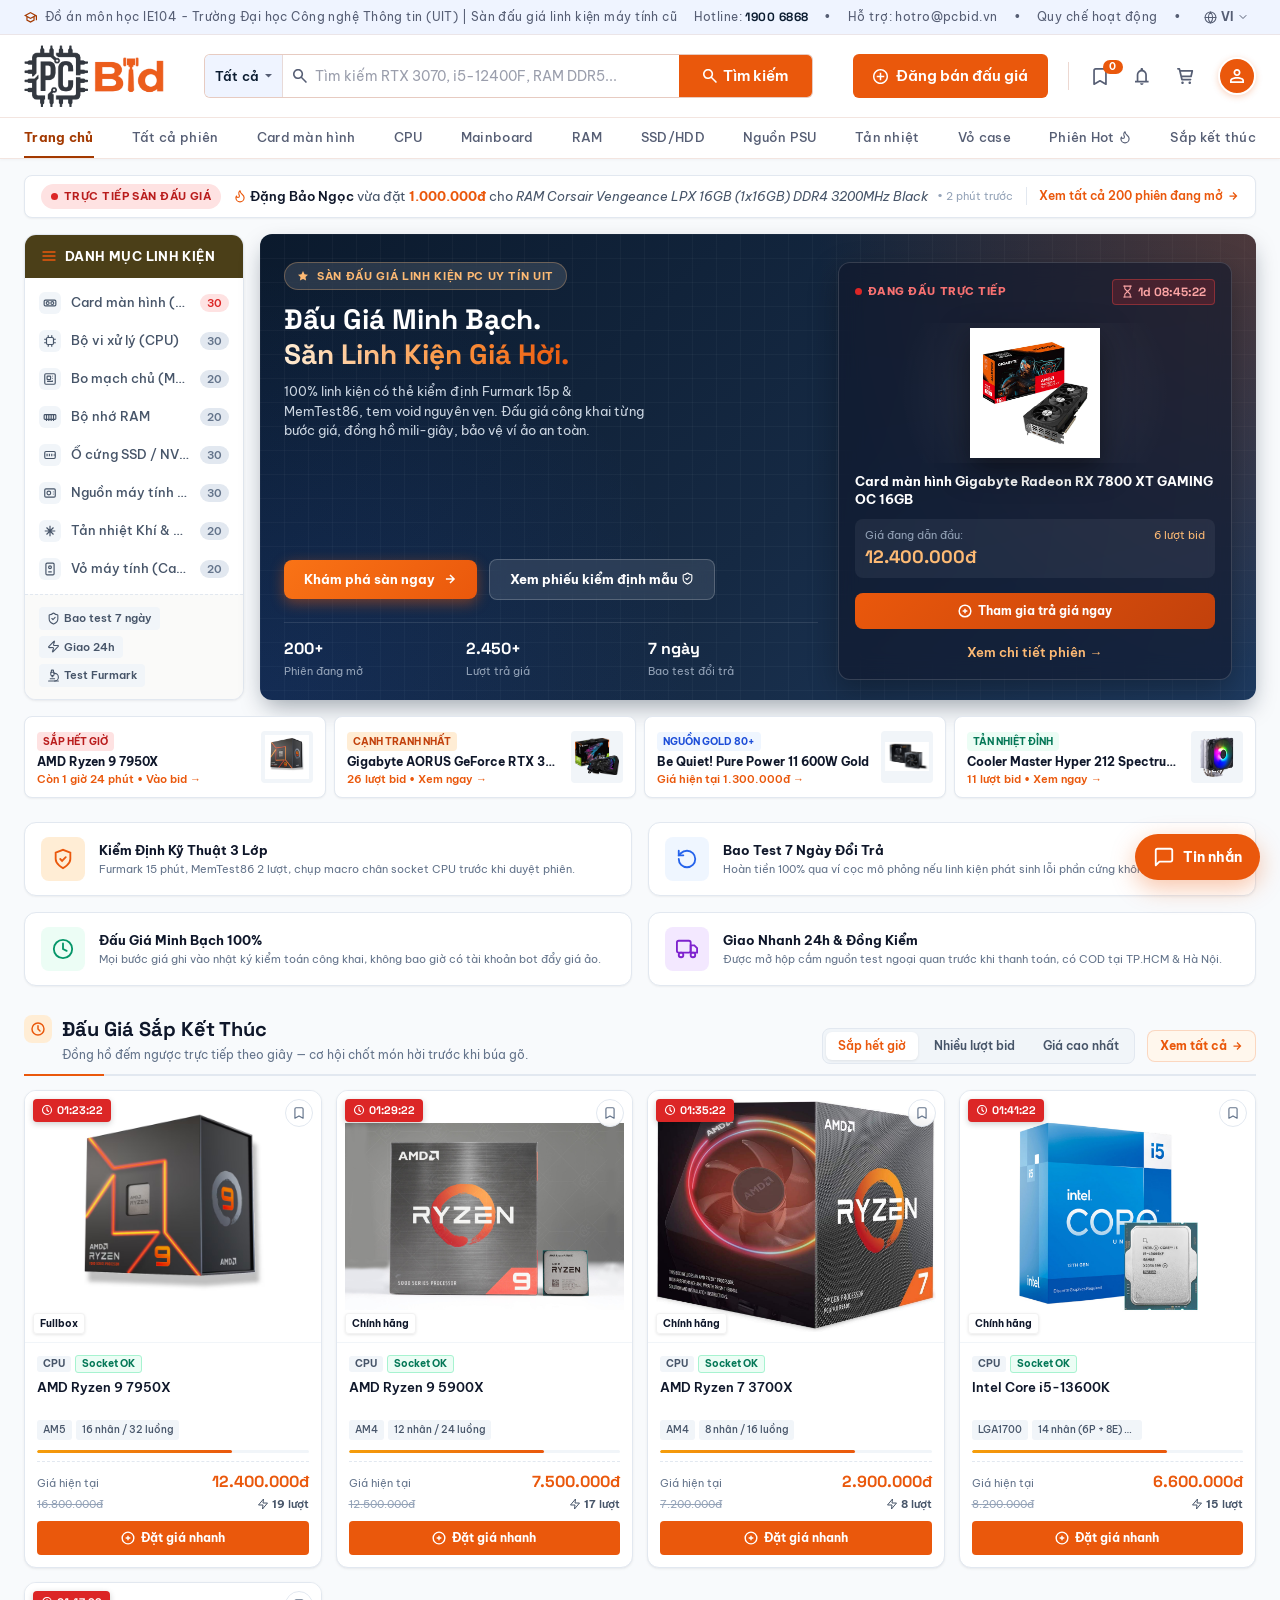
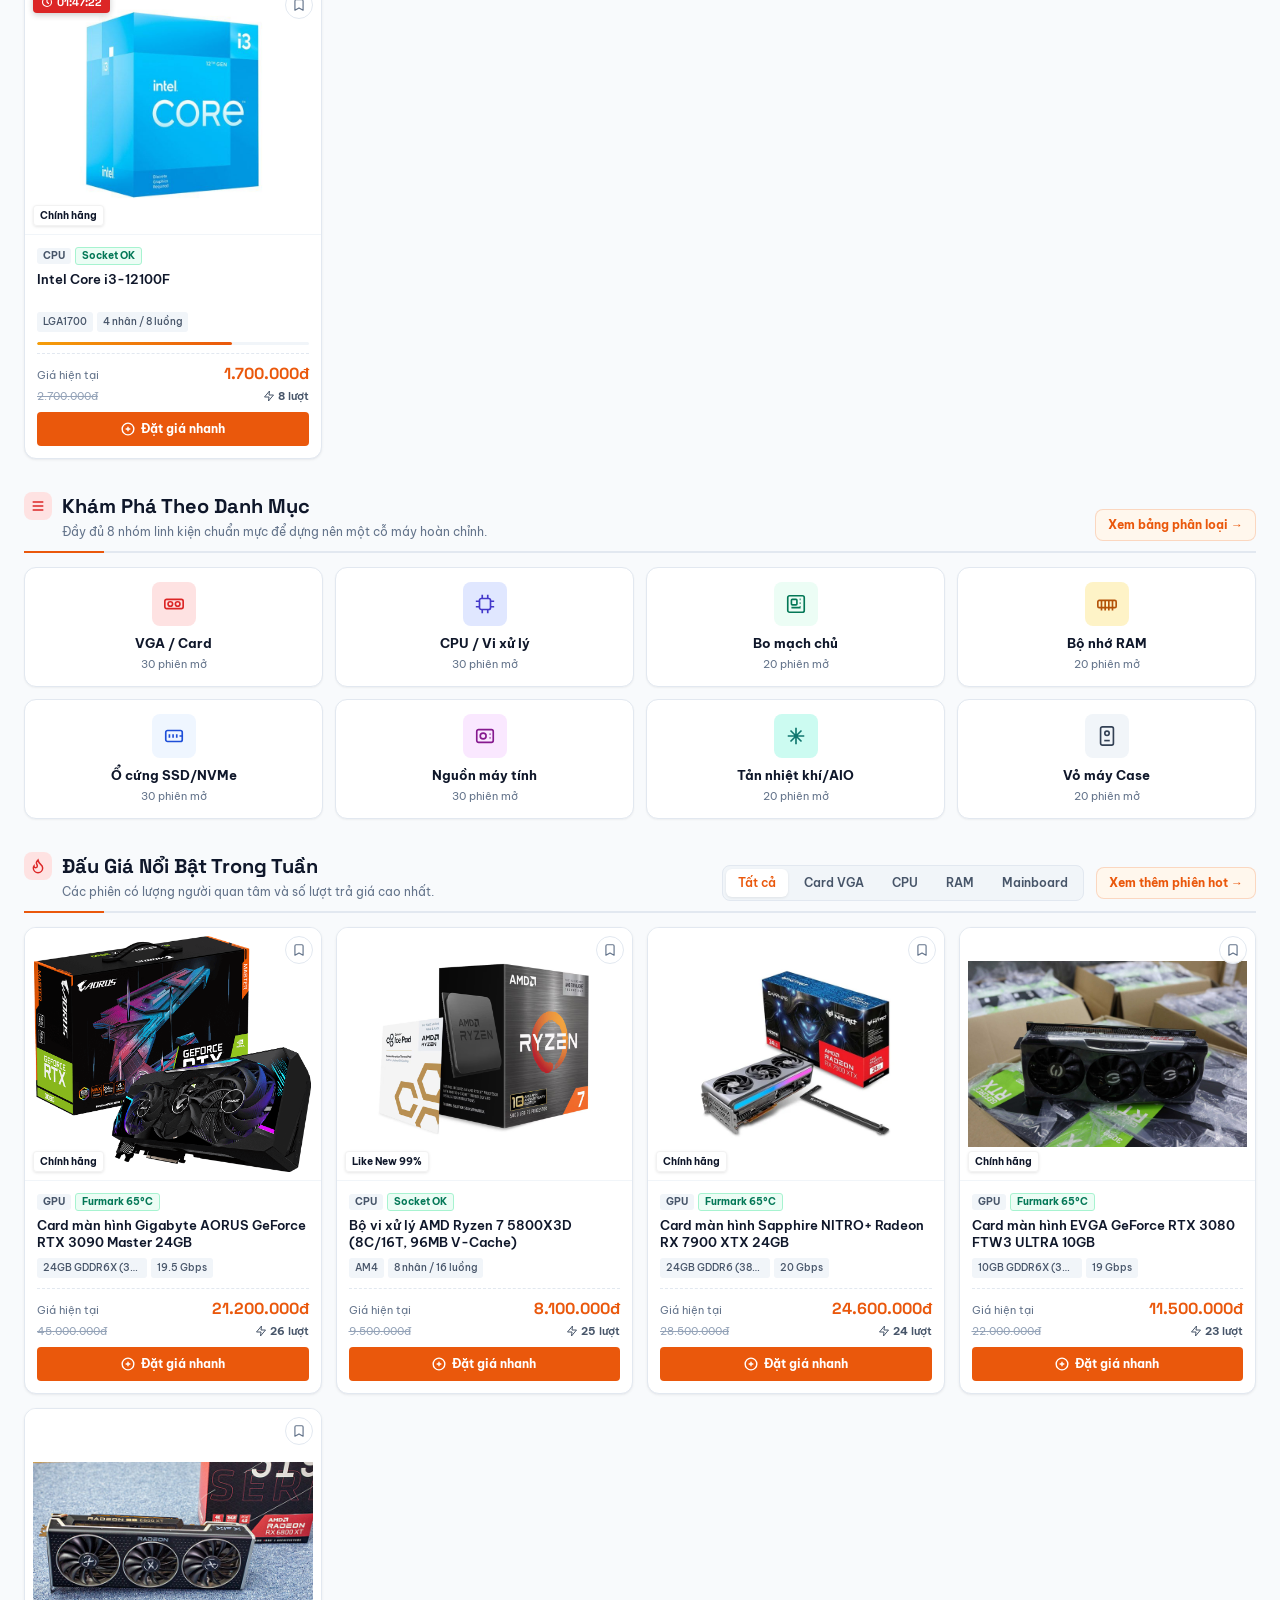
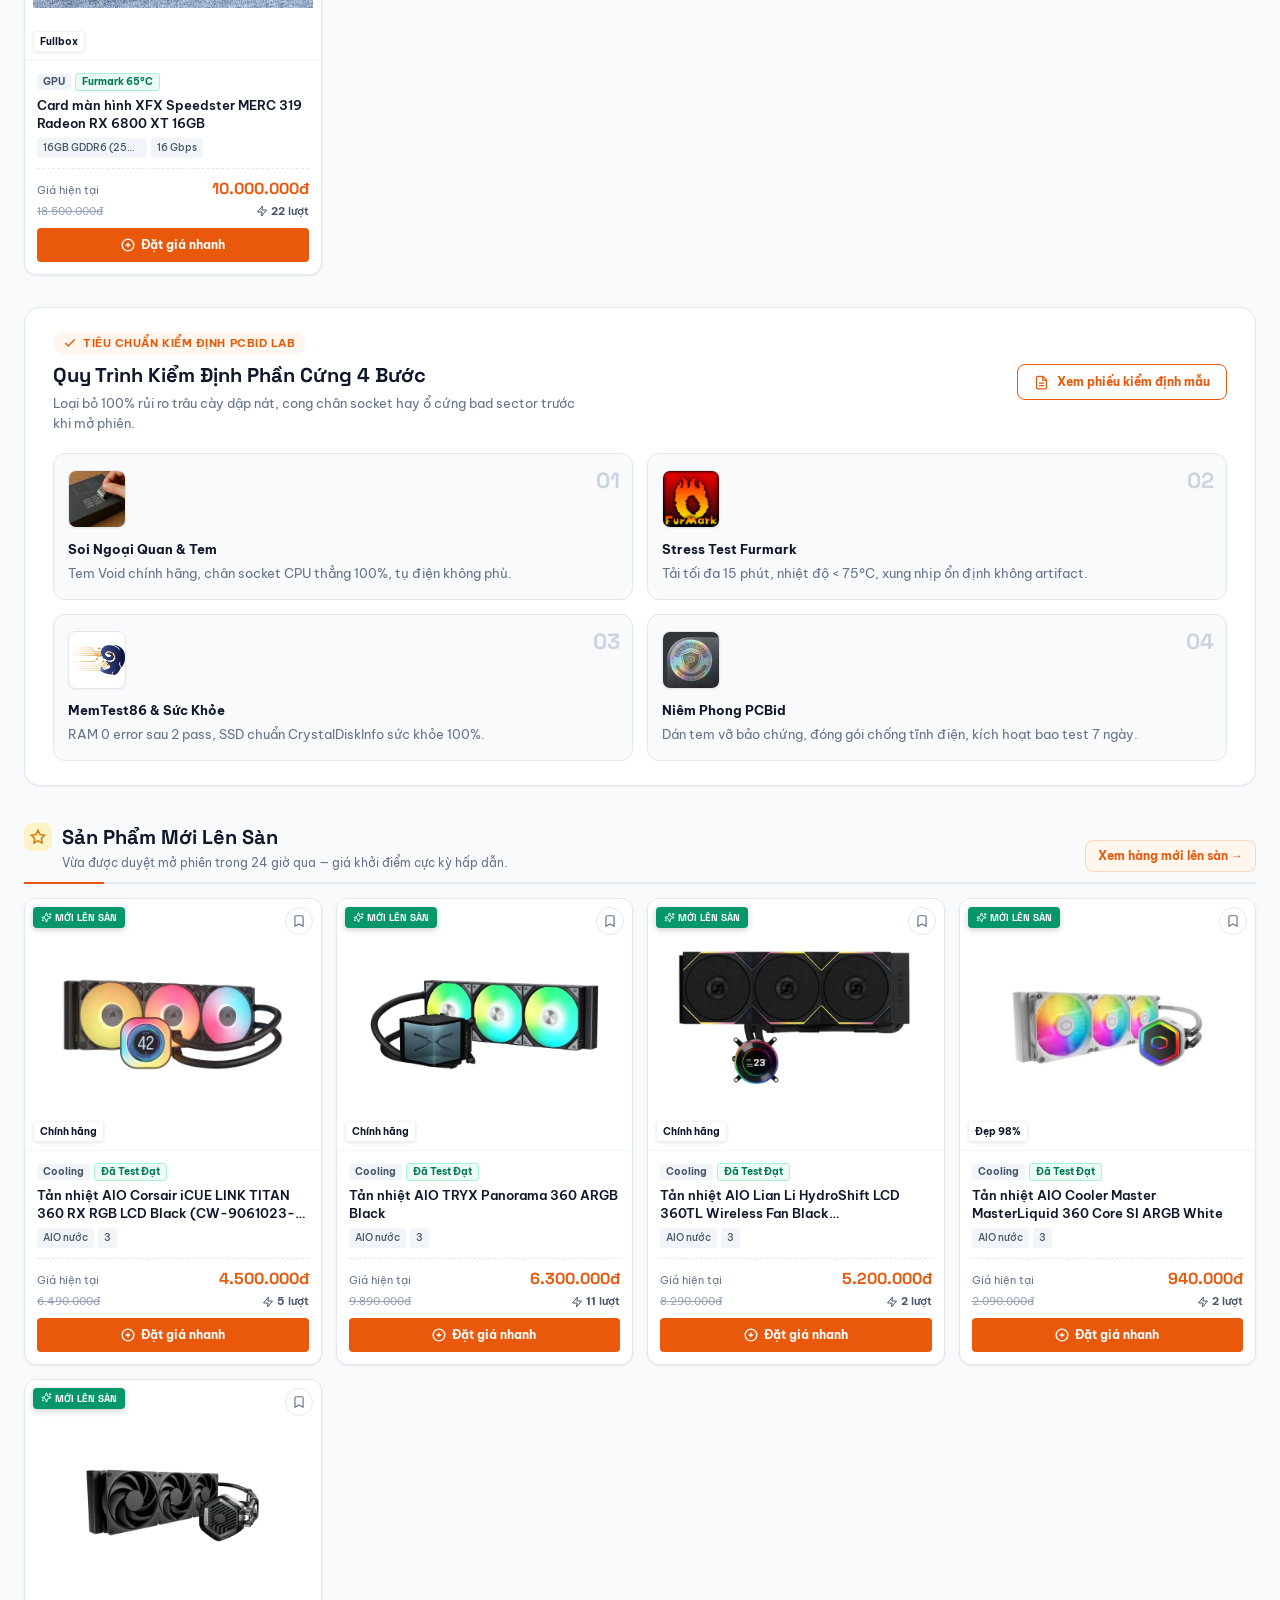
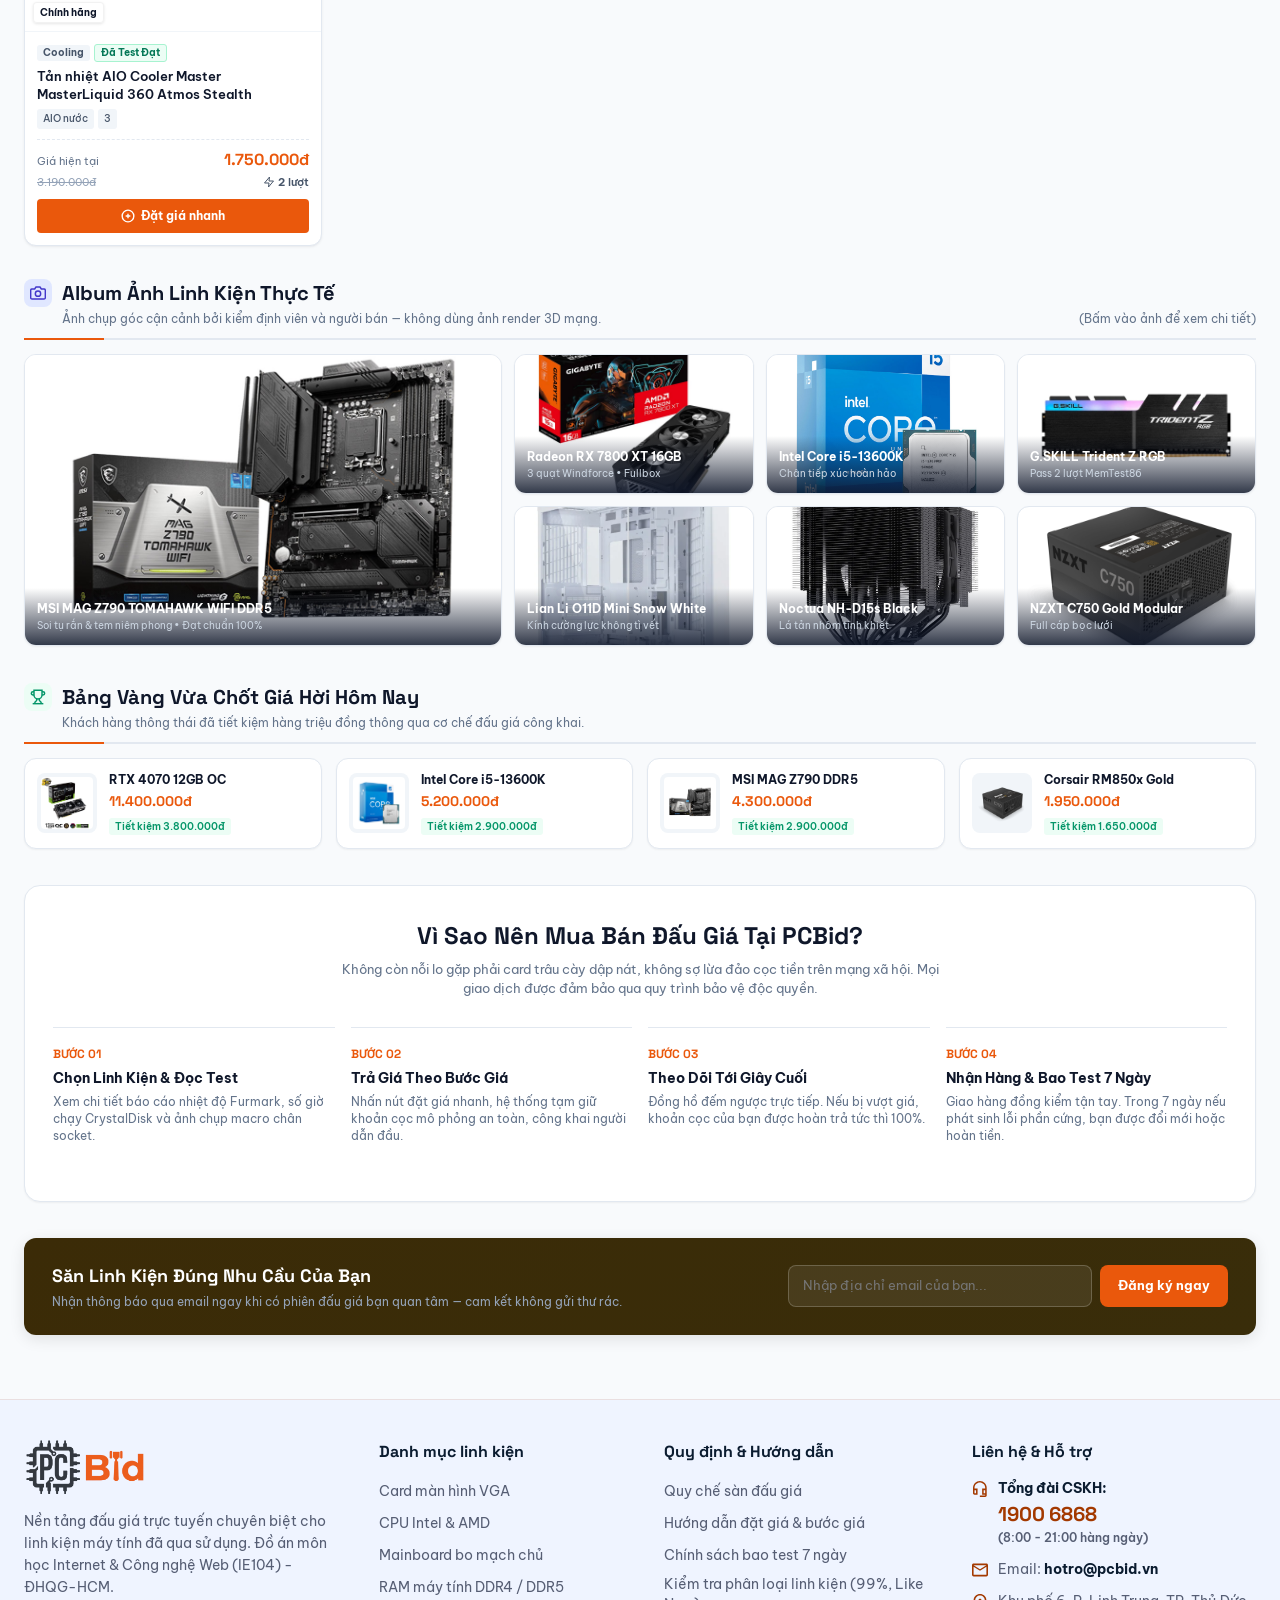
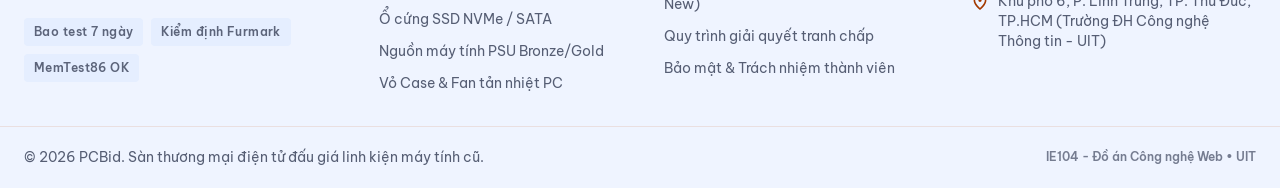
==== commit 770d2c50: "fix: link hero promos to real auctions and restyle inspection certificate - Hiện lại khung Đang đấu " ====
--- a/index.html
+++ b/index.html
@@ -276,44 +276,43 @@
 
         </div>
 
-        <!-- Cột 3: 4 Thẻ Đấu Giá Nổi Bật Thu Nhỏ (Curated Promos) -->
+        <!-- Cột 3: 4 thẻ đấu giá nổi bật thu nhỏ. JS điền sản phẩm thật và liên kết thẳng tới trang chi tiết phiên -->
         <div class="hero-v2__promos">
-          <a href="products.html?sort=ending" class="hero-v2__promo-card">
+          <a href="products.html?sort=ending" class="hero-v2__promo-card" id="hero-promo-ending">
             <div class="hero-v2__promo-info">
               <span class="hero-v2__promo-tag hero-v2__promo-tag--danger">Sắp hết giờ</span>
-              <h4 class="hero-v2__promo-title">Ryzen 5 5600 6C/12T</h4>
-              <span class="hero-v2__promo-sub">Còn 18 phút • Vào bid →</span>
-            </div>
-            <img src="images/products/cpu/1019-ryzen-5-5600-1.jpg" alt="" class="hero-v2__promo-img">
-          </a>
-
-          <!-- Thẻ "Cạnh tranh nhất": JS tự cập nhật theo sản phẩm có nhiều lượt bid nhất -->
+              <h4 class="hero-v2__promo-title" data-promo-title>Ryzen 5 5600 6C/12T</h4>
+              <span class="hero-v2__promo-sub" data-promo-sub>Vào bid →</span>
+            </div>
+            <img src="images/products/cpu/1019-ryzen-5-5600-1.jpg" alt="" class="hero-v2__promo-img" data-promo-img>
+          </a>
+
           <a href="products.html?sort=bids" class="hero-v2__promo-card" id="hero-promo-competitive">
             <div class="hero-v2__promo-info">
               <span class="hero-v2__promo-tag hero-v2__promo-tag--hot">Cạnh tranh nhất</span>
               <h4 class="hero-v2__promo-title" data-promo-title>RTX 3090 Master 24GB</h4>
-              <span class="hero-v2__promo-sub" data-promo-sub>26 lượt bid • Xem ngay →</span>
+              <span class="hero-v2__promo-sub" data-promo-sub>Xem ngay →</span>
             </div>
             <img src="images/products/gpu/2015-rtx-3090-24gb-1.png" alt="" class="hero-v2__promo-img" data-promo-img>
           </a>
 
-          <a href="products.html?category=psu" class="hero-v2__promo-card">
+          <a href="products.html?category=psu" class="hero-v2__promo-card" id="hero-promo-psu">
             <div class="hero-v2__promo-info">
               <span class="hero-v2__promo-tag hero-v2__promo-tag--blue">Nguồn Gold 80+</span>
-              <h4 class="hero-v2__promo-title">NZXT C750 Gold 750W</h4>
-              <span class="hero-v2__promo-sub">Giá từ 1.200k →</span>
-            </div>
-            <img src="images/products/psu/6013-nzxt-c750-gold-1.png" alt="" class="hero-v2__promo-img">
-          </a>
-
-          <a href="products.html?category=cooling" class="hero-v2__promo-card">
+              <h4 class="hero-v2__promo-title" data-promo-title>NZXT C750 Gold 750W</h4>
+              <span class="hero-v2__promo-sub" data-promo-sub>Xem ngay →</span>
+            </div>
+            <img src="images/products/psu/6013-nzxt-c750-gold-1.png" alt="" class="hero-v2__promo-img" data-promo-img>
+          </a>
+
+          <a href="products.html?category=cooling" class="hero-v2__promo-card" id="hero-promo-cooling">
             <div class="hero-v2__promo-info">
               <span class="hero-v2__promo-tag hero-v2__promo-tag--cool">Tản nhiệt đỉnh</span>
-              <h4 class="hero-v2__promo-title">Noctua NH-D15s Black</h4>
-              <span class="hero-v2__promo-sub">Test êm ái • Xem ngay →</span>
+              <h4 class="hero-v2__promo-title" data-promo-title>Noctua NH-D15S Chromax Black</h4>
+              <span class="hero-v2__promo-sub" data-promo-sub>Xem ngay →</span>
             </div>
             <img src="images/products/cooling/8007-tan-nhiet-noctua-nh-d15s-chromax-black-1.jpg" alt=""
-              class="hero-v2__promo-img">
+              class="hero-v2__promo-img" data-promo-img>
           </a>
         </div>
 
@@ -971,39 +970,46 @@
 
       <div class="pcb-modal__body">
         <div class="pcb-cert-card">
+          <!-- Đầu phiếu: tên trung tâm, mã chứng chỉ và con dấu kết quả -->
           <div class="pcb-cert-card__head">
-            <div>
-              <h4 class="pcb-cert-card__title">TRUNG TÂM KIỂM ĐỊNH PHẦN CỨNG PCBID</h4>
-              <span style="font-size:11px; color:#64748b;">Mã chứng chỉ: #UIT-QC-2026-8892</span>
-            </div>
-            <div class="pcb-cert-card__stamp">ĐẠT CHUẨN A+</div>
-          </div>
-
-          <table class="pcb-cert-table">
-            <tr>
-              <td>Thiết bị kiểm định:</td>
-              <td>ASUS ROG Strix GeForce RTX 3070 8GB OC</td>
-            </tr>
-            <tr>
-              <td>Nhiệt độ Furmark (15P):</td>
-              <td style="color:#059669;">64.8°C (Quạt 58% - Rất mát)</td>
-            </tr>
-            <tr>
-              <td>Xung nhịp Boost thực tế:</td>
-              <td>1905 MHz (Ổn định 99.4%)</td>
-            </tr>
-            <tr>
-              <td>Tình trạng VRAM &amp; Tụ điện:</td>
-              <td>100% tụ rắn không phù, tem void SPC nguyên vẹn</td>
-            </tr>
-            <tr>
-              <td>Bảo đảm sàn PCBid:</td>
-              <td>Bao test 7 ngày 1 đổi 1 hoặc hoàn tiền ví cọc</td>
-            </tr>
-          </table>
-
-          <div
-            style="display:flex; justify-content:space-between; align-items:center; border-top:1px dashed #cbd5e1; padding-top:8px; font-size:11px; color:#64748b;">
+            <div class="pcb-cert-card__org">
+              <span class="pcb-cert-card__eyebrow">Phiếu kiểm định phần cứng</span>
+              <h4 class="pcb-cert-card__title">Trung tâm kiểm định phần cứng PCBid</h4>
+              <span class="pcb-cert-card__code">Mã chứng chỉ: <strong>#UIT-QC-2026-8892</strong></span>
+            </div>
+            <div class="pcb-cert-card__stamp" role="img" aria-label="Kết quả: Đạt chuẩn A+">
+              <span class="pcb-cert-card__stamp-top">Đạt chuẩn</span>
+              <span class="pcb-cert-card__stamp-grade">A+</span>
+              <span class="pcb-cert-card__stamp-bottom">PCBid QC</span>
+            </div>
+          </div>
+
+          <!-- Bảng kết quả đo thực tế -->
+          <dl class="pcb-cert-list">
+            <div class="pcb-cert-list__row">
+              <dt>Thiết bị kiểm định</dt>
+              <dd>ASUS ROG Strix GeForce RTX 3070 8GB OC</dd>
+            </div>
+            <div class="pcb-cert-list__row">
+              <dt>Nhiệt độ Furmark (15 phút)</dt>
+              <dd class="pcb-cert-list__good">64.8°C · quạt 58% · rất mát</dd>
+            </div>
+            <div class="pcb-cert-list__row">
+              <dt>Xung nhịp Boost thực tế</dt>
+              <dd>1905 MHz · ổn định 99.4%</dd>
+            </div>
+            <div class="pcb-cert-list__row">
+              <dt>Tình trạng VRAM &amp; tụ điện</dt>
+              <dd>100% tụ rắn không phù, tem void SPC nguyên vẹn</dd>
+            </div>
+            <div class="pcb-cert-list__row">
+              <dt>Bảo đảm của sàn PCBid</dt>
+              <dd>Bao test 7 ngày, 1 đổi 1 hoặc hoàn tiền về ví cọc</dd>
+            </div>
+          </dl>
+
+          <!-- Chân phiếu: người kiểm định và ngày cấp -->
+          <div class="pcb-cert-card__foot">
             <span>Kiểm định viên: <strong>Nguyễn Trọng Thao (UIT Hardware Lab)</strong></span>
             <span>Ngày cấp: <strong>Hôm nay</strong></span>
           </div>
--- a/css/style.css
+++ b/css/style.css
@@ -178,18 +178,11 @@
   padding: 18px;
   background-color: var(--color-bg-white);
   border: 1px solid var(--color-border-light);
-  border-top: 4px solid var(--color-primary);
   border-radius: 16px;
   box-shadow: 0 4px 16px rgba(11, 28, 48, 0.05);
 }
 
-.pcb-order--completed {
-  border-top-color: #16a34a;
-}
-
-.pcb-order--forfeited {
-  border-top-color: #dc2626;
-}
+/* Trạng thái đơn hàng đã thể hiện bằng nhãn chữ ở đầu thẻ nên không cần viền màu */
 
 .pcb-order__head {
   display: flex;
@@ -502,6 +495,85 @@
   color: var(--color-primary);
   background-color: #ffffff;
   border-radius: 999px;
+}
+
+/* Khung nhắc đăng nhập khi khách chưa đăng nhập bấm nút Tin nhắn */
+.pcb-chat-guest {
+  position: fixed;
+  right: 20px;
+  bottom: 84px;
+  z-index: 1500;
+  width: min(320px, calc(100vw - 32px));
+  padding: 24px 22px 20px;
+  text-align: center;
+  background-color: #ffffff;
+  border: 1px solid var(--color-border-light);
+  border-radius: 14px;
+  box-shadow: 0 16px 40px rgba(11, 28, 48, 0.18);
+  animation: pcb-chat-in 0.2s ease-out;
+}
+
+.pcb-chat-guest[hidden] {
+  display: none;
+}
+
+.pcb-chat-guest__close {
+  position: absolute;
+  top: 10px;
+  right: 10px;
+}
+
+.pcb-chat-guest__icon {
+  display: inline-flex;
+  align-items: center;
+  justify-content: center;
+  width: 52px;
+  height: 52px;
+  margin-bottom: 12px;
+  color: var(--color-primary);
+  background-color: #fff3ea;
+  border-radius: 50%;
+}
+
+.pcb-chat-guest__title {
+  margin: 0 0 6px;
+  font-size: 1rem;
+  font-weight: 700;
+  color: var(--color-text-main);
+}
+
+.pcb-chat-guest__text {
+  margin: 0 0 16px;
+  font-size: 0.8125rem;
+  line-height: 1.5;
+  color: var(--color-text-muted);
+}
+
+.pcb-chat-guest__login {
+  display: block;
+  padding: 10px 16px;
+  font-size: 0.875rem;
+  font-weight: 700;
+  color: #ffffff;
+  text-decoration: none;
+  background-color: var(--color-primary);
+  border-radius: 10px;
+}
+
+.pcb-chat-guest__login:hover,
+.pcb-chat-guest__login:focus-visible {
+  background-color: var(--color-primary-hover);
+}
+
+.pcb-chat-guest__alt {
+  margin: 12px 0 0;
+  font-size: 0.8125rem;
+  color: var(--color-text-muted);
+}
+
+.pcb-chat-guest__alt a {
+  font-weight: 600;
+  color: var(--color-primary);
 }
 
 /* Khung chat 2 cột: danh sách bên trái, tin nhắn bên phải */
@@ -683,6 +755,13 @@
   border: 2px solid rgba(255, 255, 255, 0.6);
 }
 
+/* Avatar chữ cái trên header cam: nền trắng, chữ cam đậm để không bị chìm vào nền */
+.pcb-chat__header .pcb-chat__avatar {
+  color: #c2410c;
+  background-color: #ffffff;
+  border-color: #ffffff;
+}
+
 .pcb-chat__avatar--xs,
 .pcb-chat__avatar-gap {
   flex-shrink: 0;
@@ -974,6 +1053,27 @@
   background-color: var(--color-primary);
   border-color: var(--color-primary);
   border-radius: 14px 14px 4px 14px;
+}
+
+/* Tin nhắn chỉ có emoji: không nền, không viền, chữ to hơn (áp dụng cho cả hai phía) */
+.pcb-chat__bubble--emoji,
+.pcb-chat__msg--mine .pcb-chat__bubble--emoji {
+  padding: 2px 0;
+  font-size: 22px;
+  line-height: 1.3;
+  letter-spacing: 1px;
+  background: none;
+  border: none;
+}
+
+.pcb-chat__bubble--emoji-lg,
+.pcb-chat__msg--mine .pcb-chat__bubble--emoji-lg {
+  font-size: 34px;
+}
+
+/* Emoji lẫn trong chữ trên bong bóng cam: thêm viền sáng mỏng để emoji đỏ / cam không bị chìm */
+.pcb-chat__msg--mine .pcb-chat__emoji {
+  filter: drop-shadow(0 0 1px #ffffff) drop-shadow(0 0 1px #ffffff);
 }
 
 .pcb-chat__msg-time {
@@ -1368,12 +1468,19 @@
 
 /* Máy tính bảng / điện thoại: một cột, chuyển qua lại giữa danh sách và tin nhắn */
 @media (max-width: 720px) {
+  /* minmax(0, 1fr): cột không bị ô tìm kiếm kéo giãn rộng hơn khung (che mất nút lọc) */
   .pcb-chat {
-    grid-template-columns: 1fr;
+    grid-template-columns: minmax(0, 1fr);
   }
 
   .pcb-chat__sidebar {
+    min-width: 0;
     border-right: none;
+  }
+
+  .pcb-chat__search input {
+    width: 0;
+    flex: 1;
   }
 
   .pcb-chat__main {
@@ -1723,16 +1830,15 @@
 .pcb-order__ship {
   margin-bottom: 12px;
   padding: 10px 12px;
-  background-color: #fffbf5;
-  border: 1px solid #fde4c8;
-  border-left: 3px solid var(--color-primary);
+  background-color: #f6f7f9;
+  border: 1px solid #e5e8ec;
   border-radius: 10px;
 }
 
+/* Thiếu địa chỉ: chỉ đổi nền sang đỏ rất nhạt, không dùng vạch màu */
 .pcb-order__ship--missing {
   background-color: #fef2f2;
   border-color: #fecaca;
-  border-left-color: #dc2626;
 }
 
 .pcb-order__ship-head {
@@ -2140,3 +2246,23 @@
   -webkit-mask-image: url('../images/icons/lucide/zoom-in.svg');
   mask-image: url('../images/icons/lucide/zoom-in.svg');
 }
+
+.pcb-icon--check {
+  -webkit-mask-image: url('../images/icons/lucide/check.svg');
+  mask-image: url('../images/icons/lucide/check.svg');
+}
+
+.pcb-icon--x {
+  -webkit-mask-image: url('../images/icons/lucide/x.svg');
+  mask-image: url('../images/icons/lucide/x.svg');
+}
+
+.pcb-icon--globe {
+  -webkit-mask-image: url('../images/icons/lucide/globe.svg');
+  mask-image: url('../images/icons/lucide/globe.svg');
+}
+
+.pcb-icon--chevron-down {
+  -webkit-mask-image: url('../images/icons/lucide/chevron-down.svg');
+  mask-image: url('../images/icons/lucide/chevron-down.svg');
+}
--- a/components/header/header.css
+++ b/components/header/header.css
@@ -597,6 +597,8 @@
 .header__nav-list {
   display: flex;
   align-items: center;
+  /* Dàn đều các mục trên một hàng; màn hình hẹp hơn thì cuộn ngang */
+  justify-content: space-between;
   gap: 14px;
   overflow-x: auto;
   white-space: nowrap;
@@ -871,8 +873,9 @@
   z-index: 1000;
   display: flex;
   flex-direction: column;
-  width: 360px;
-  max-height: min(520px, calc(100vh - 120px));
+  width: 380px;
+  /* Chưa mở rộng: cao theo nội dung (chỉ giới hạn bởi màn hình); đã mở rộng: chiều cao cố định và cuộn */
+  max-height: calc(100vh - 100px);
   overflow: hidden;
   font-family: "Be Vietnam Pro", sans-serif;
   background: #ffffff;
@@ -891,61 +894,164 @@
   align-items: center;
   justify-content: space-between;
   gap: 8px;
-  padding: 14px 16px 10px;
-  border-bottom: 1px solid #f1f5f9;
+  padding: 14px 12px 6px 16px;
 }
 
 .header__notify-title {
-  font-size: 15px;
-  font-weight: 700;
+  font-size: 20px;
+  font-weight: 800;
   color: #0b1c30;
 }
 
-.header__notify-count {
-  margin-left: 4px;
-  padding: 2px 8px;
-  font-size: 11px;
-  font-weight: 700;
-  color: #ffffff;
-  background-color: #ea580c;
-  border-radius: 999px;
-}
-
-.header__notify-readall {
-  padding: 4px 6px;
-  font: inherit;
-  font-size: 12px;
-  font-weight: 600;
-  color: #ea580c;
+/* Nút ba chấm và menu tùy chọn ở góc phải tiêu đề */
+.header__notify-menu-wrap {
+  position: relative;
+}
+
+.header__notify-menu-btn {
+  display: inline-flex;
+  align-items: center;
+  justify-content: center;
+  width: 34px;
+  height: 34px;
+  color: #565e74;
   cursor: pointer;
   background: none;
   border: none;
-  border-radius: 6px;
-}
-
-.header__notify-readall:hover:not(:disabled),
-.header__notify-readall:focus-visible {
-  background-color: #fff7ed;
-}
-
-.header__notify-readall:disabled {
+  border-radius: 50%;
+}
+
+.header__notify-menu-btn:hover,
+.header__notify-menu-btn:focus-visible,
+.header__notify-menu-btn[aria-expanded="true"] {
+  background-color: #f1f3f6;
+}
+
+.header__notify-menu {
+  position: absolute;
+  top: calc(100% + 4px);
+  right: 0;
+  z-index: 2;
+  min-width: 240px;
+  padding: 6px;
+  background-color: #ffffff;
+  border: 1px solid #e5e8ec;
+  border-radius: 10px;
+  box-shadow: 0 12px 28px rgba(11, 28, 48, 0.16);
+}
+
+.header__notify-menu[hidden] {
+  display: none;
+}
+
+.header__notify-menu-item {
+  display: flex;
+  align-items: center;
+  gap: 10px;
+  width: 100%;
+  padding: 9px 10px;
+  font: inherit;
+  font-size: 13px;
+  font-weight: 600;
+  color: #0b1c30;
+  text-align: left;
+  text-decoration: none;
+  cursor: pointer;
+  background: none;
+  border: none;
+  border-radius: 8px;
+}
+
+.header__notify-menu-item:hover:not(:disabled),
+.header__notify-menu-item:focus-visible {
+  background-color: #f1f3f6;
+}
+
+.header__notify-menu-item:disabled {
   color: #94a3b8;
   cursor: default;
 }
 
+/* Hai nút lọc "Tất cả" / "Chưa đọc" */
+.header__notify-tabs {
+  display: flex;
+  gap: 6px;
+  padding: 4px 16px 6px;
+}
+
+.header__notify-tab {
+  padding: 6px 12px;
+  font: inherit;
+  font-size: 13px;
+  font-weight: 700;
+  color: #0b1c30;
+  cursor: pointer;
+  background: none;
+  border: none;
+  border-radius: 999px;
+}
+
+.header__notify-tab:hover,
+.header__notify-tab:focus-visible {
+  background-color: #f1f3f6;
+}
+
+.header__notify-tab.is-active {
+  color: #c2410c;
+  background-color: #fff1e6;
+}
+
+/* Vùng danh sách: mặc định không cuộn, sau khi bấm "Xem thông báo trước đó" thì cuộn được */
+.header__notify-scroll {
+  flex: 1;
+  min-height: 0;
+  padding: 0 8px 8px;
+  overflow-y: auto;
+  overscroll-behavior: contain;
+}
+
+.header__notify-panel--expanded {
+  height: min(720px, calc(100vh - 100px));
+}
+
+.header__notify-group-head {
+  display: flex;
+  align-items: center;
+  justify-content: space-between;
+  padding: 10px 8px 4px;
+}
+
+.header__notify-group {
+  font-size: 15px;
+  font-weight: 700;
+  color: #0b1c30;
+}
+
+.header__notify-seeall {
+  padding: 4px 6px;
+  font-size: 13px;
+  font-weight: 600;
+  color: #ea580c;
+  text-decoration: none;
+  border-radius: 6px;
+}
+
+.header__notify-seeall:hover,
+.header__notify-seeall:focus-visible {
+  background-color: #fff7ed;
+}
+
 .header__notify-list {
-  flex: 1;
   margin: 0;
-  padding: 6px;
-  overflow-y: auto;
+  padding: 0;
   list-style: none;
 }
 
 .header__notify-item {
   display: flex;
-  align-items: flex-start;
-  gap: 10px;
-  padding: 10px;
+  align-items: center;
+  gap: 12px;
+  padding: 8px;
   color: #0b1c30;
   text-decoration: none;
   border-radius: 10px;
@@ -954,56 +1060,108 @@
 
 .header__notify-item:hover,
 .header__notify-item:focus-visible {
-  background-color: #f8fafc;
-}
-
-.header__notify-item--unread {
-  background-color: #fff7ed;
-}
-
-.header__notify-item--unread:hover,
-.header__notify-item--unread:focus-visible {
-  background-color: #ffedd5;
+  background-color: #f4f5f7;
+}
+
+/* Ảnh sản phẩm tròn, huy hiệu loại thông báo ở góc dưới phải */
+.header__notify-avatar {
+  position: relative;
+  flex-shrink: 0;
+  width: 52px;
+  height: 52px;
+}
+
+.header__notify-avatar img {
+  width: 100%;
+  height: 100%;
+  object-fit: contain;
+  background-color: #f6f7f9;
+  border: 1px solid #eceff3;
+  border-radius: 50%;
 }
 
 .header__notify-icon {
-  flex-shrink: 0;
-  font-size: 18px;
-  line-height: 1.3;
-}
+  position: absolute;
+  right: -3px;
+  bottom: -3px;
+  display: inline-flex;
+  align-items: center;
+  justify-content: center;
+  width: 22px;
+  height: 22px;
+  color: #ffffff;
+  background-color: #64748b;
+  border: 2px solid #ffffff;
+  border-radius: 50%;
+}
+
+.header__notify-icon--danger { background-color: #dc2626; }
+.header__notify-icon--warning { background-color: #d97706; }
+.header__notify-icon--success { background-color: #16a34a; }
+.header__notify-icon--muted { background-color: #64748b; }
 
 .header__notify-body {
   display: flex;
   flex: 1;
   flex-direction: column;
-  gap: 2px;
+  gap: 1px;
   min-width: 0;
 }
 
 .header__notify-item-title {
   font-size: 13px;
-  font-weight: 700;
+  font-weight: 600;
   line-height: 1.35;
+  color: #565e74;
 }
 
 /* Nội dung tối đa 2 dòng trong bảng nhanh */
 .header__notify-item-msg {
   display: -webkit-box;
   overflow: hidden;
-  font-size: 12px;
-  line-height: 1.45;
+  font-size: 13px;
+  line-height: 1.4;
   color: #565e74;
   -webkit-line-clamp: 2;
   -webkit-box-orient: vertical;
 }
 
+.header__notify-time {
+  margin-top: 2px;
+  font-size: 12px;
+  color: #7a8194;
+}
+
+/* Thông báo chưa đọc: chữ đậm, thời gian màu cam và chấm cam bên phải (giống Facebook) */
+.header__notify-item--unread .header__notify-item-title {
+  font-weight: 700;
+  color: #0b1c30;
+}
+
+.header__notify-item--unread .header__notify-item-msg {
+  color: #0b1c30;
+}
+
+.header__notify-item--unread .header__notify-time {
+  font-weight: 700;
+  color: #ea580c;
+}
+
 .header__notify-dot {
   flex-shrink: 0;
-  width: 8px;
-  height: 8px;
-  margin-top: 6px;
+  width: 10px;
+  height: 10px;
   background-color: #ea580c;
   border-radius: 50%;
+}
+
+.header__notify-sr {
+  position: absolute;
+  width: 1px;
+  height: 1px;
+  overflow: hidden;
+  clip: rect(0 0 0 0);
+  white-space: nowrap;
 }
 
 .header__notify-empty {
@@ -1015,20 +1173,27 @@
   color: #565e74;
 }
 
-.header__notify-footer {
+/* Nút xám rộng ở cuối danh sách: "Xem thông báo trước đó" / "Đăng nhập ngay" */
+.header__notify-more {
   display: block;
-  padding: 12px;
+  width: calc(100% - 16px);
+  margin: 8px auto 4px;
+  padding: 9px 12px;
+  font: inherit;
   font-size: 13px;
   font-weight: 700;
+  color: #0b1c30;
   text-align: center;
-  color: #ea580c;
   text-decoration: none;
-  border-top: 1px solid #f1f5f9;
-}
-
-.header__notify-footer:hover,
-.header__notify-footer:focus-visible {
-  background-color: #fff7ed;
+  cursor: pointer;
+  background-color: #f1f3f6;
+  border: none;
+  border-radius: 8px;
+}
+
+.header__notify-more:hover,
+.header__notify-more:focus-visible {
+  background-color: #e6e9ee;
 }
 
 /* Điện thoại: bảng thông báo bám theo khung màn hình thay vì nút chuông */
@@ -1046,17 +1211,6 @@
   }
 }
 
-/* Icon Lucide theo loại thông báo trong bảng nhanh */
-.header__notify-icon {
-  display: inline-flex;
-  margin-top: 1px;
-}
-
-.header__notify-icon--danger { color: #dc2626; }
-.header__notify-icon--warning { color: #d97706; }
-.header__notify-icon--success { color: #16a34a; }
-.header__notify-icon--muted { color: #64748b; }
-
 /* Thống kê phiên đang bán / đang tham gia trong menu tài khoản */
 .header__dropdown-stats {
   display: flex;
@@ -1077,3 +1231,179 @@
 .header__dropdown-stat .lucide {
   color: #ea580c;
 }
+
+/* Máy tính bảng ngang / laptop nhỏ: thu gọn khoảng cách để thanh danh mục vừa một hàng */
+@media (min-width: 769px) and (max-width: 1023px) {
+  .header__nav-list {
+    gap: 8px;
+  }
+
+  .header__nav-link {
+    font-size: 12px;
+    letter-spacing: 0;
+  }
+}
+
+/* ==========================================================================
+   CHỌN NGÔN NGỮ (thanh trên cùng + menu tài khoản trên màn hình nhỏ)
+   ========================================================================== */
+.header__lang {
+  position: relative;
+  display: inline-flex;
+}
+
+.header__lang-btn {
+  display: inline-flex;
+  align-items: center;
+  gap: 4px;
+  padding: 2px 6px;
+  font-family: "Be Vietnam Pro", sans-serif;
+  font-size: 12px;
+  font-weight: 700;
+  color: #565e74;
+  cursor: pointer;
+  background: none;
+  border: 1px solid transparent;
+  border-radius: 6px;
+  transition: background-color 0.15s ease, border-color 0.15s ease;
+}
+
+.header__lang-btn:hover,
+.header__lang-btn:focus-visible,
+.header__lang-btn[aria-expanded="true"] {
+  color: #ea580c;
+  background-color: #ffffff;
+  border-color: rgba(226, 191, 178, 0.6);
+}
+
+.header__lang-menu {
+  position: absolute;
+  top: calc(100% + 6px);
+  right: 0;
+  z-index: 1100;
+  min-width: 160px;
+  margin: 0;
+  padding: 6px;
+  list-style: none;
+  background: #ffffff;
+  border: 1px solid rgba(226, 191, 178, 0.6);
+  border-radius: 10px;
+  box-shadow: 0 10px 25px -5px rgba(0, 0, 0, 0.12);
+  animation: pcbDropdownSlideIn 0.15s ease-out;
+}
+
+.header__lang-menu[hidden] {
+  display: none;
+}
+
+.header__lang-option {
+  display: flex;
+  align-items: center;
+  gap: 10px;
+  width: 100%;
+  padding: 8px 10px;
+  font-family: "Be Vietnam Pro", sans-serif;
+  font-size: 13px;
+  font-weight: 500;
+  text-align: left;
+  color: #0b1c30;
+  cursor: pointer;
+  background: none;
+  border: none;
+  border-radius: 8px;
+}
+
+.header__lang-option:hover,
+.header__lang-option:focus-visible {
+  background-color: #f8fafc;
+}
+
+.header__lang-option.is-active {
+  font-weight: 700;
+  color: #ea580c;
+  background-color: #fff7ed;
+}
+
+.header__lang-option-code {
+  min-width: 24px;
+  padding: 1px 4px;
+  font-size: 10px;
+  font-weight: 700;
+  text-align: center;
+  color: #475569;
+  background-color: #f1f5f9;
+  border-radius: 4px;
+}
+
+.header__lang-option.is-active .header__lang-option-code {
+  color: #ffffff;
+  background-color: #ea580c;
+}
+
+/* Hàng chọn ngôn ngữ trong menu tài khoản: chỉ hiện khi thanh trên cùng bị ẩn (≤ 992px) */
+.header__dropdown-lang {
+  display: none;
+  align-items: center;
+  justify-content: space-between;
+  gap: 10px;
+  padding: 8px 4px;
+}
+
+.header__dropdown-lang-label {
+  font-size: 13px;
+  font-weight: 600;
+  color: #475569;
+}
+
+.header__dropdown-lang-options {
+  display: inline-flex;
+  gap: 4px;
+  padding: 3px;
+  background-color: #f1f5f9;
+  border-radius: 8px;
+}
+
+.header__dropdown-lang-btn {
+  padding: 4px 10px;
+  font-family: "Be Vietnam Pro", sans-serif;
+  font-size: 12px;
+  font-weight: 700;
+  color: #475569;
+  cursor: pointer;
+  background: none;
+  border: none;
+  border-radius: 6px;
+}
+
+.header__dropdown-lang-btn.is-active {
+  color: #ea580c;
+  background-color: #ffffff;
+  box-shadow: 0 1px 3px rgba(11, 28, 48, 0.12);
+}
+
+@media (max-width: 992px) {
+  .header__dropdown-lang {
+    display: flex;
+  }
+}
+
+/* Thanh trên cùng: các liên kết bên phải luôn một dòng, dòng giới thiệu đồ án co lại kèm dấu "…" */
+.header__top-bar-inner {
+  gap: 16px;
+}
+
+.header__course-info {
+  flex: 1 1 auto;
+  min-width: 0;
+}
+
+.header__course-info span {
+  overflow: hidden;
+  text-overflow: ellipsis;
+  white-space: nowrap;
+}
+
+.header__top-links {
+  flex-shrink: 0;
+  white-space: nowrap;
+}
--- a/css/home.css
+++ b/css/home.css
@@ -747,21 +747,6 @@
   box-shadow: var(--pcb-shadow-card);
 }
 
-.hero-v2__promo-card::before {
-  content: "";
-  position: absolute;
-  left: 0;
-  top: 0;
-  bottom: 0;
-  width: 3px;
-  background: var(--pcb-primary);
-  opacity: 0;
-  transition: opacity 0.2s ease;
-}
-
-.hero-v2__promo-card:hover::before {
-  opacity: 1;
-}
 
 .hero-v2__promo-info {
   flex: 1;
@@ -1770,9 +1755,10 @@
   padding: 0;
 }
 
+/* Mỗi bước: đường kẻ mảnh phía trên thay cho vạch cam bên trái */
 .pcb-values__step {
-  border-left: 2px solid var(--pcb-primary);
-  padding-left: 14px;
+  border-top: 1px solid var(--pcb-border-light);
+  padding-top: 12px;
 }
 
 .pcb-values__step-num {
@@ -2064,61 +2050,167 @@
 }
 
 .pcb-cert-card {
+  position: relative;
+  padding: 20px;
   background: #ffffff;
-  border: 2px solid #0f172a;
+  border: 1px solid #d5dbe3;
   border-radius: var(--pcb-radius-sm);
-  padding: 18px;
-  position: relative;
-}
-
+  box-shadow: inset 0 0 0 4px #f6f7f9;
+}
+
+/* Đầu phiếu: thông tin bên trái, con dấu tròn bên phải, căn giữa theo chiều dọc */
 .pcb-cert-card__head {
   display: flex;
+  align-items: center;
   justify-content: space-between;
+  gap: 16px;
+  padding-bottom: 14px;
+  margin-bottom: 4px;
   border-bottom: 2px solid #0f172a;
-  padding-bottom: 8px;
-  margin-bottom: 12px;
+}
+
+.pcb-cert-card__org {
+  display: flex;
+  flex-direction: column;
+  gap: 4px;
+  min-width: 0;
+}
+
+.pcb-cert-card__eyebrow {
+  font-size: 11px;
+  font-weight: 700;
+  letter-spacing: 0.08em;
+  text-transform: uppercase;
+  color: #ea580c;
 }
 
 .pcb-cert-card__title {
+  margin: 0;
   font-family: var(--pcb-font-heading);
-  font-size: 15px;
+  font-size: 16px;
   font-weight: 800;
+  line-height: 1.3;
   text-transform: uppercase;
   color: #0f172a;
+}
+
+.pcb-cert-card__code {
+  font-size: 12px;
+  color: #64748b;
+}
+
+.pcb-cert-card__code strong {
+  font-family: ui-monospace, SFMono-Regular, Menlo, monospace;
+  font-weight: 600;
+  color: #334155;
+  white-space: nowrap;
+}
+
+/* Con dấu tròn: viền đôi màu xanh, nội dung căn giữa tuyệt đối */
+.pcb-cert-card__stamp {
+  display: flex;
+  flex-direction: column;
+  flex-shrink: 0;
+  align-items: center;
+  justify-content: center;
+  width: 92px;
+  height: 92px;
+  color: #047857;
+  text-align: center;
+  background-color: #ecfdf5;
+  border: 2px solid #059669;
+  border-radius: 50%;
+  box-shadow: 0 0 0 3px #ffffff, 0 0 0 5px #a7f3d0;
+  transform: rotate(-8deg);
+}
+
+.pcb-cert-card__stamp-top,
+.pcb-cert-card__stamp-bottom {
+  font-size: 9px;
+  font-weight: 800;
+  line-height: 1.2;
+  letter-spacing: 0.08em;
+  text-transform: uppercase;
+  white-space: nowrap;
+}
+
+.pcb-cert-card__stamp-grade {
+  font-family: var(--pcb-font-heading);
+  font-size: 30px;
+  font-weight: 800;
+  line-height: 1;
+  margin: 2px 0;
+}
+
+/* Danh sách kết quả: nhãn bên trái, giá trị bên phải */
+.pcb-cert-list {
+  margin: 0 0 12px;
+}
+
+.pcb-cert-list__row {
+  display: grid;
+  grid-template-columns: 42% minmax(0, 1fr);
+  gap: 12px;
+  padding: 10px 0;
+  font-size: 13px;
+  border-bottom: 1px solid #edf0f4;
+}
+
+.pcb-cert-list__row dt {
+  font-weight: 500;
+  color: #64748b;
+}
+
+.pcb-cert-list__row dd {
   margin: 0;
-}
-
-.pcb-cert-card__stamp {
-  border: 2px dashed #059669;
-  color: #059669;
-  padding: 4px 10px;
-  border-radius: 4px;
+  font-weight: 700;
+  line-height: 1.45;
+  color: #0f172a;
+}
+
+.pcb-cert-list__good {
+  color: #047857 !important;
+}
+
+.pcb-cert-card__foot {
+  display: flex;
+  flex-wrap: wrap;
+  justify-content: space-between;
+  gap: 4px 16px;
+  padding-top: 10px;
   font-size: 12px;
-  font-weight: 800;
-  transform: rotate(-3deg);
-}
-
-.pcb-cert-table {
-  width: 100%;
-  font-size: 12px;
-  border-collapse: collapse;
-  margin-bottom: 12px;
-}
-
-.pcb-cert-table td {
-  padding: 6px 4px;
-  border-bottom: 1px solid #e2e8f0;
-}
-
-.pcb-cert-table td:first-child {
-  font-weight: 600;
   color: #64748b;
-  width: 45%;
-}
-
-.pcb-cert-table td:last-child {
-  font-weight: 700;
-  color: #0f172a;
+  border-top: 1px dashed #cbd5e1;
+}
+
+.pcb-cert-card__foot strong {
+  color: #334155;
+}
+
+/* Điện thoại: nhãn nằm trên giá trị, con dấu nhỏ lại */
+@media (max-width: 480px) {
+  .pcb-cert-card {
+    padding: 16px;
+  }
+  .pcb-cert-card__title {
+    font-size: 14px;
+  }
+  .pcb-cert-card__stamp {
+    width: 82px;
+    height: 82px;
+  }
+  .pcb-cert-card__stamp-top,
+  .pcb-cert-card__stamp-bottom {
+    font-size: 8px;
+    letter-spacing: 0.04em;
+  }
+  .pcb-cert-card__stamp-grade {
+    font-size: 24px;
+  }
+  .pcb-cert-list__row {
+    grid-template-columns: 1fr;
+    gap: 2px;
+  }
 }
 
 /* ==========================================================================
@@ -2135,12 +2227,14 @@
   pointer-events: none;
 }
 
+/* Toast nền trắng viền mảnh; icon trạng thái bên trái thay cho vạch màu */
 .pcb-toast {
-  background: #0f172a;
-  color: #ffffff;
+  background: #ffffff;
+  color: var(--pcb-text-main);
+  border: 1px solid var(--pcb-border-light);
   padding: 12px 18px;
   border-radius: var(--pcb-radius-sm);
-  box-shadow: 0 10px 25px -5px rgba(0, 0, 0, 0.3);
+  box-shadow: 0 8px 20px -6px rgba(15, 23, 42, 0.18);
   font-size: 13px;
   display: flex;
   align-items: center;
@@ -2150,16 +2244,15 @@
   transition: all 0.3s cubic-bezier(0.16, 1, 0.3, 1);
   pointer-events: auto;
   max-width: 360px;
-  border-left: 4px solid var(--pcb-primary);
+}
+
+.pcb-toast svg {
+  flex-shrink: 0;
 }
 
 .pcb-toast--show {
   transform: translateY(0);
   opacity: 1;
-}
-
-.pcb-toast--success {
-  border-left-color: #10b981;
 }
 
 /* ==========================================================================
@@ -2205,7 +2298,6 @@
   border-radius: var(--pcb-radius-sm);
   padding: 12px 14px;
   margin-bottom: 16px;
-  border-left: 4px solid var(--pcb-primary);
 }
 
 .pcb-lightbox-card__caption {
@@ -2265,9 +2357,29 @@
   .hero-v2__main {
     grid-template-columns: 1fr;
   }
+  /* Máy tính bảng / điện thoại: vẫn giữ khung "Đang đấu trực tiếp" để bấm trả giá ngay,
+     xếp dạng ngang gọn: ảnh bên trái, tên và giá bên phải, nút trả giá chiếm trọn hàng dưới */
   .hero-v2__spotlight {
-    display: none;
-  }
+    display: grid;
+    grid-template-columns: 112px minmax(0, 1fr);
+    grid-template-areas:
+      "head head"
+      "media name"
+      "media price"
+      "action action"
+      "detail detail";
+    column-gap: 14px;
+    align-items: center;
+  }
+  .hero-v2__spotlight-head { grid-area: head; margin-bottom: 8px; }
+  .hero-v2__spotlight-media { grid-area: media; height: 104px; margin: 0; }
+  .hero-v2__spotlight-img { max-height: 96px; }
+  .hero-v2__spotlight-name { grid-area: name; align-self: end; }
+  .hero-v2__spotlight-pricebox { grid-area: price; align-self: start; margin-bottom: 0; }
+  /* Nhãn giá và số lượt bid xếp thành hai dòng ngắn thay vì bị bẻ chữ */
+  .hero-v2__spotlight-lbl { flex-direction: column; gap: 2px; }
+  .hero-v2__spotlight-action { grid-area: action; margin-top: 12px; }
+  .hero-v2__spotlight-detail { grid-area: detail; }
   .pcb-grid {
     grid-template-columns: repeat(3, 1fr);
   }
@@ -2419,3 +2531,27 @@
   color: var(--pcb-primary, #ea580c);
   vertical-align: -2px;
 }
+
+/* Điện thoại: nhãn "Trực tiếp sàn đấu giá" nằm hàng riêng phía trên,
+   lượt đặt giá chiếm trọn chiều ngang bên dưới để không bị che mất tên người đặt */
+@media (max-width: 640px) {
+  .pcb-ticker__left {
+    flex-direction: column;
+    align-items: stretch;
+    gap: 6px;
+  }
+
+  .pcb-ticker__badge {
+    align-self: flex-start;
+  }
+
+  .pcb-ticker__viewport {
+    flex: none;
+    width: 100%;
+  }
+
+  .pcb-ticker__item {
+    gap: 6px;
+    font-size: 12px;
+  }
+}
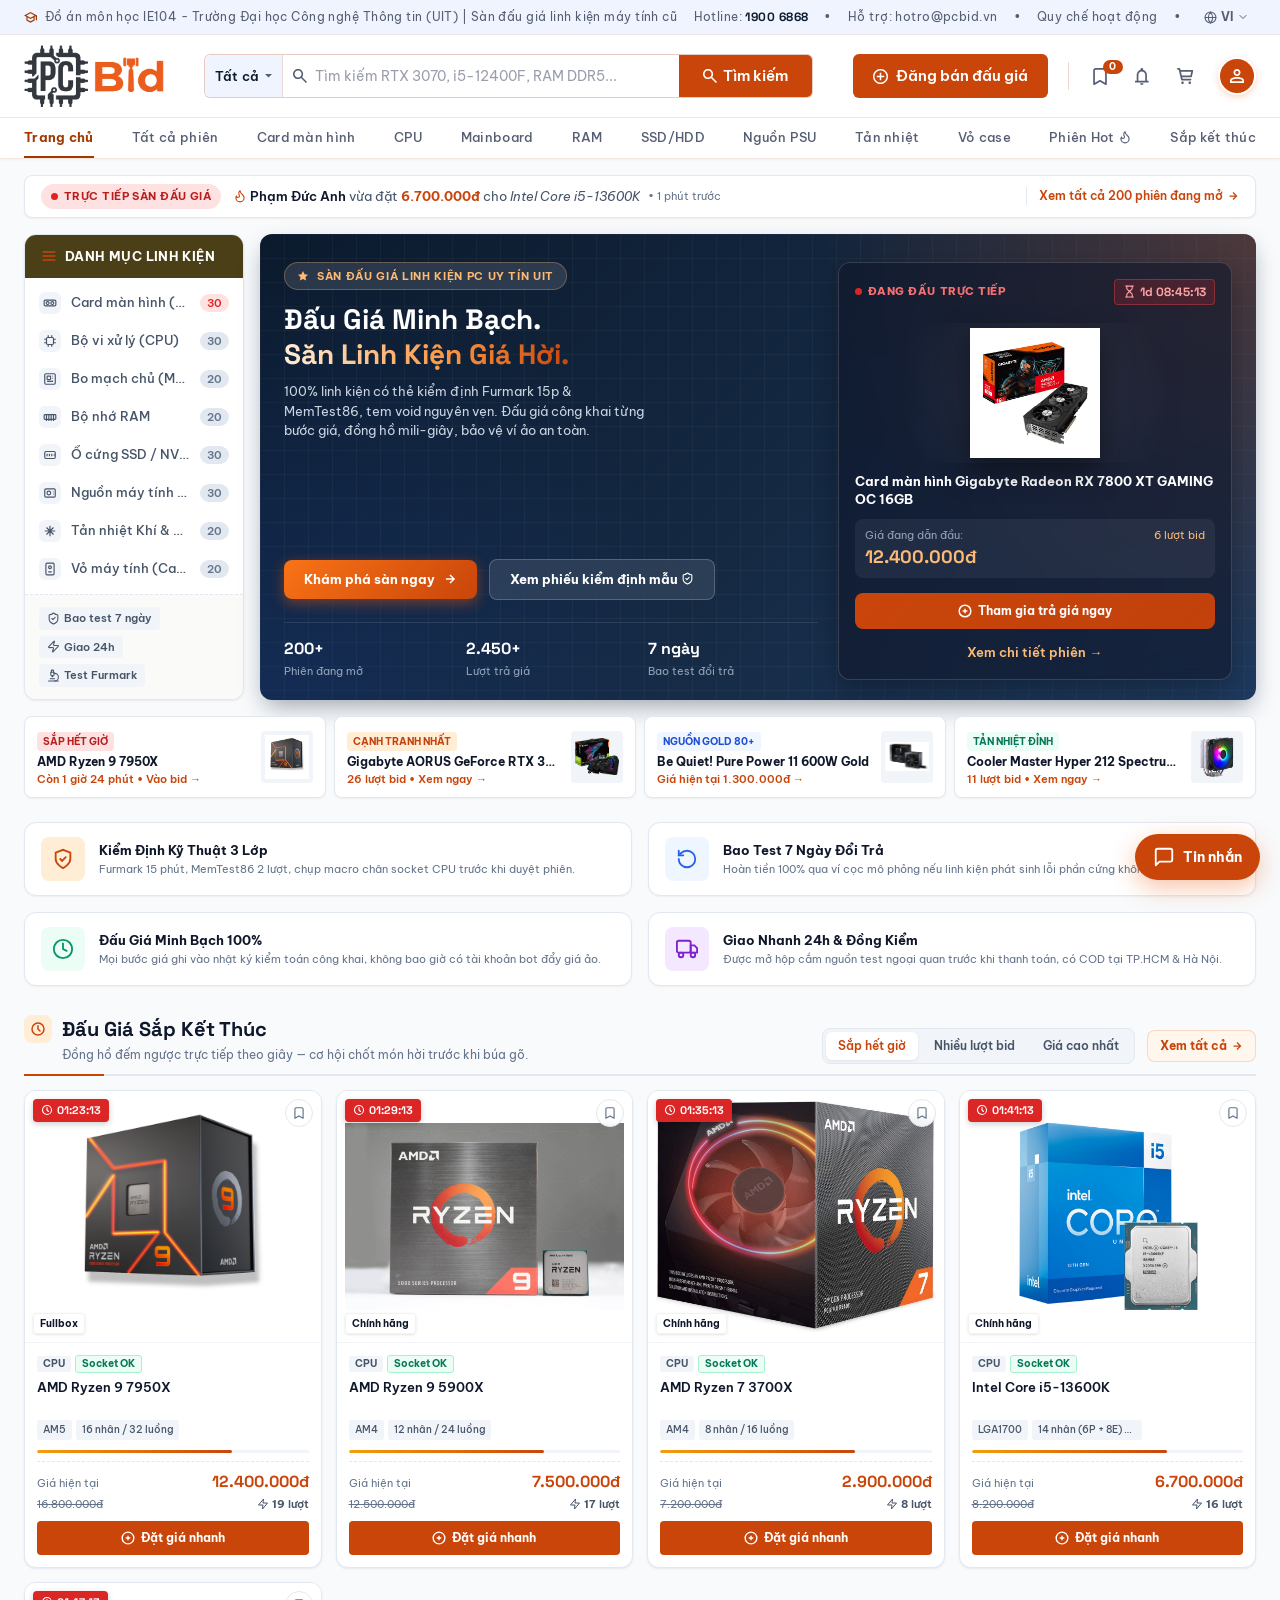
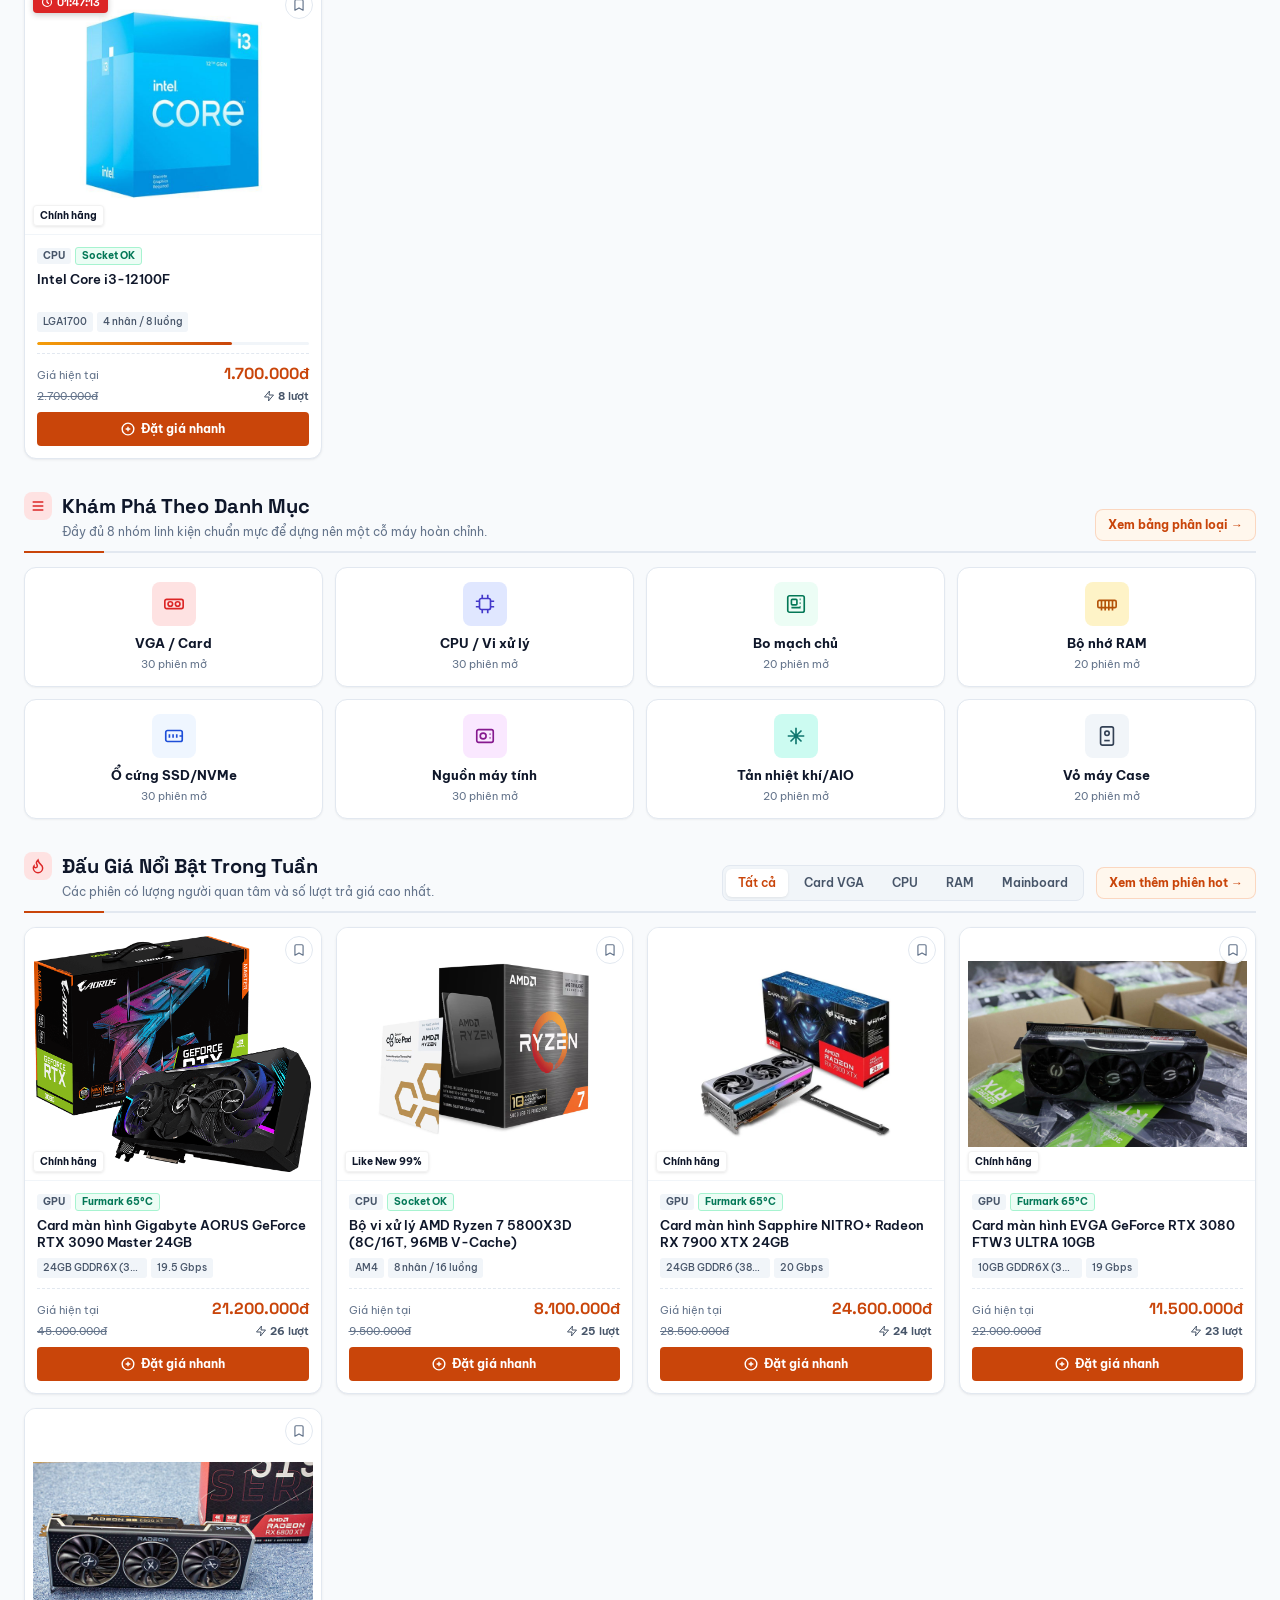
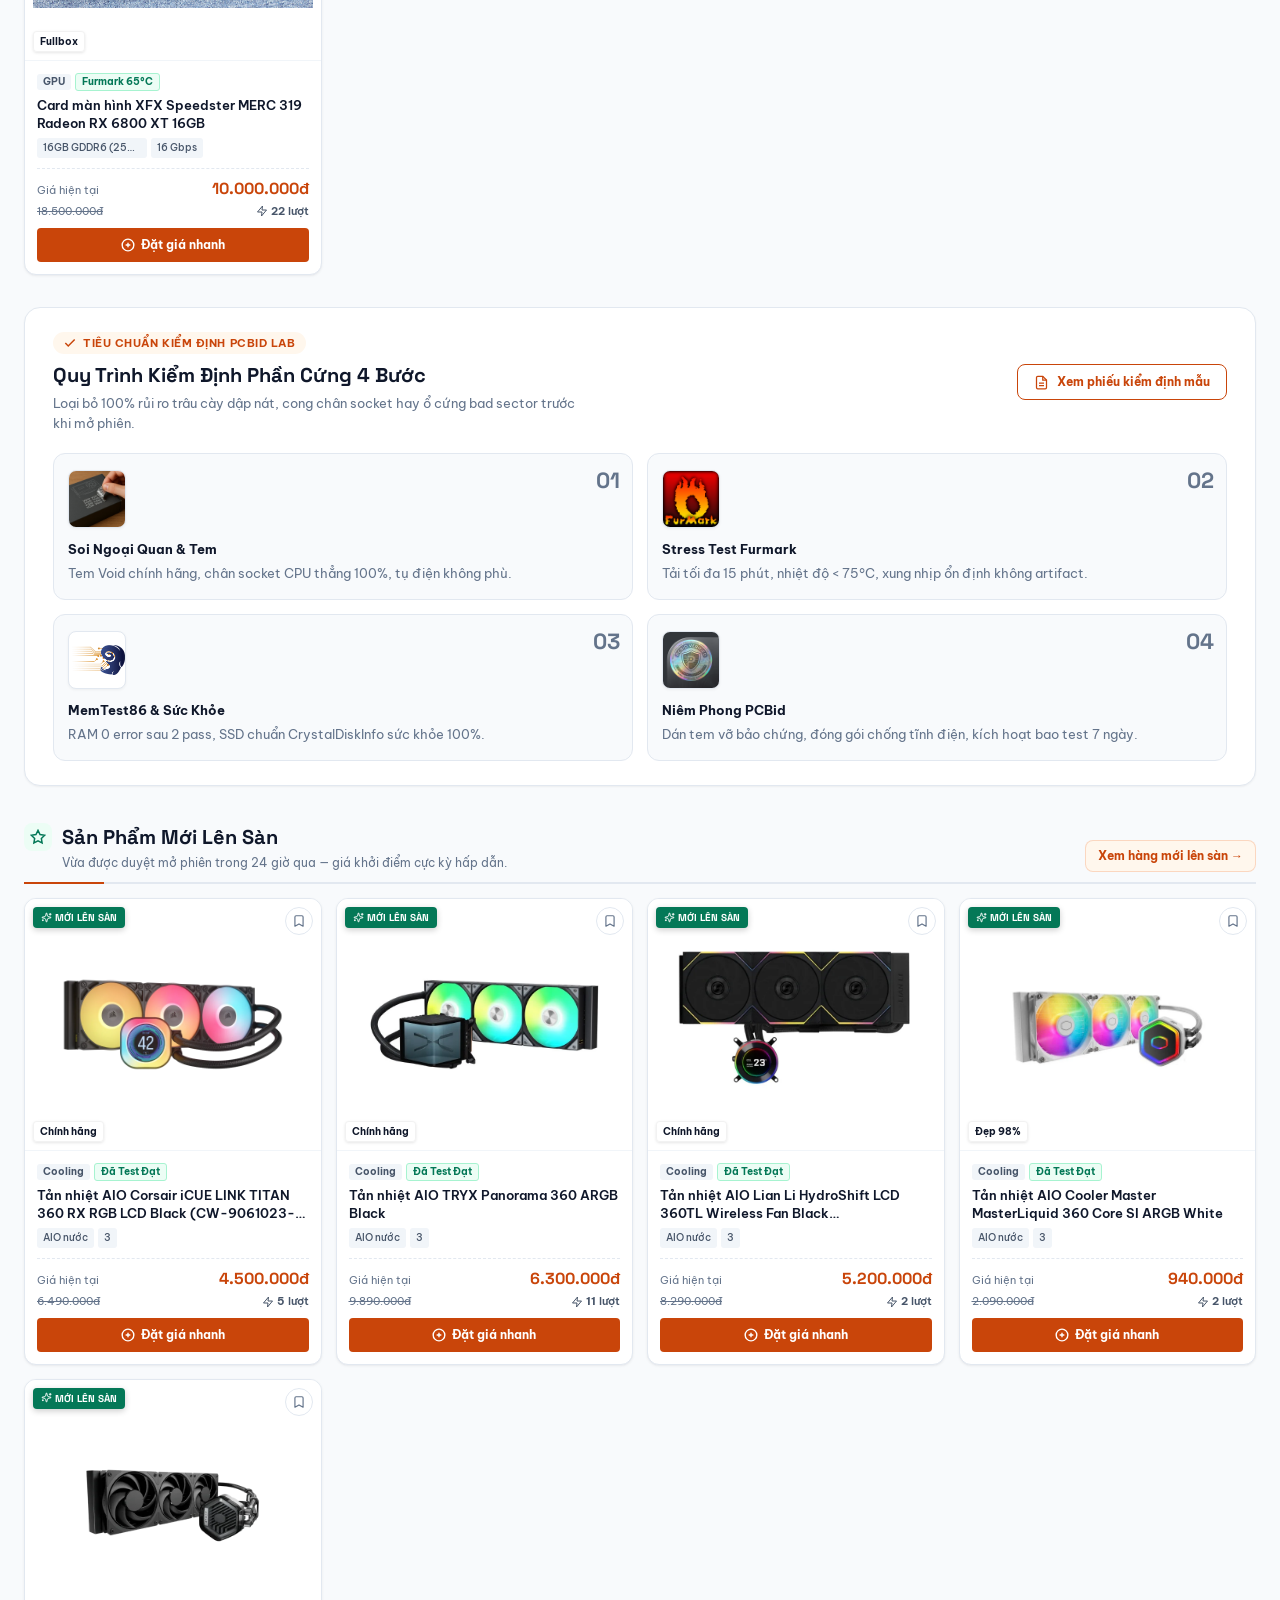
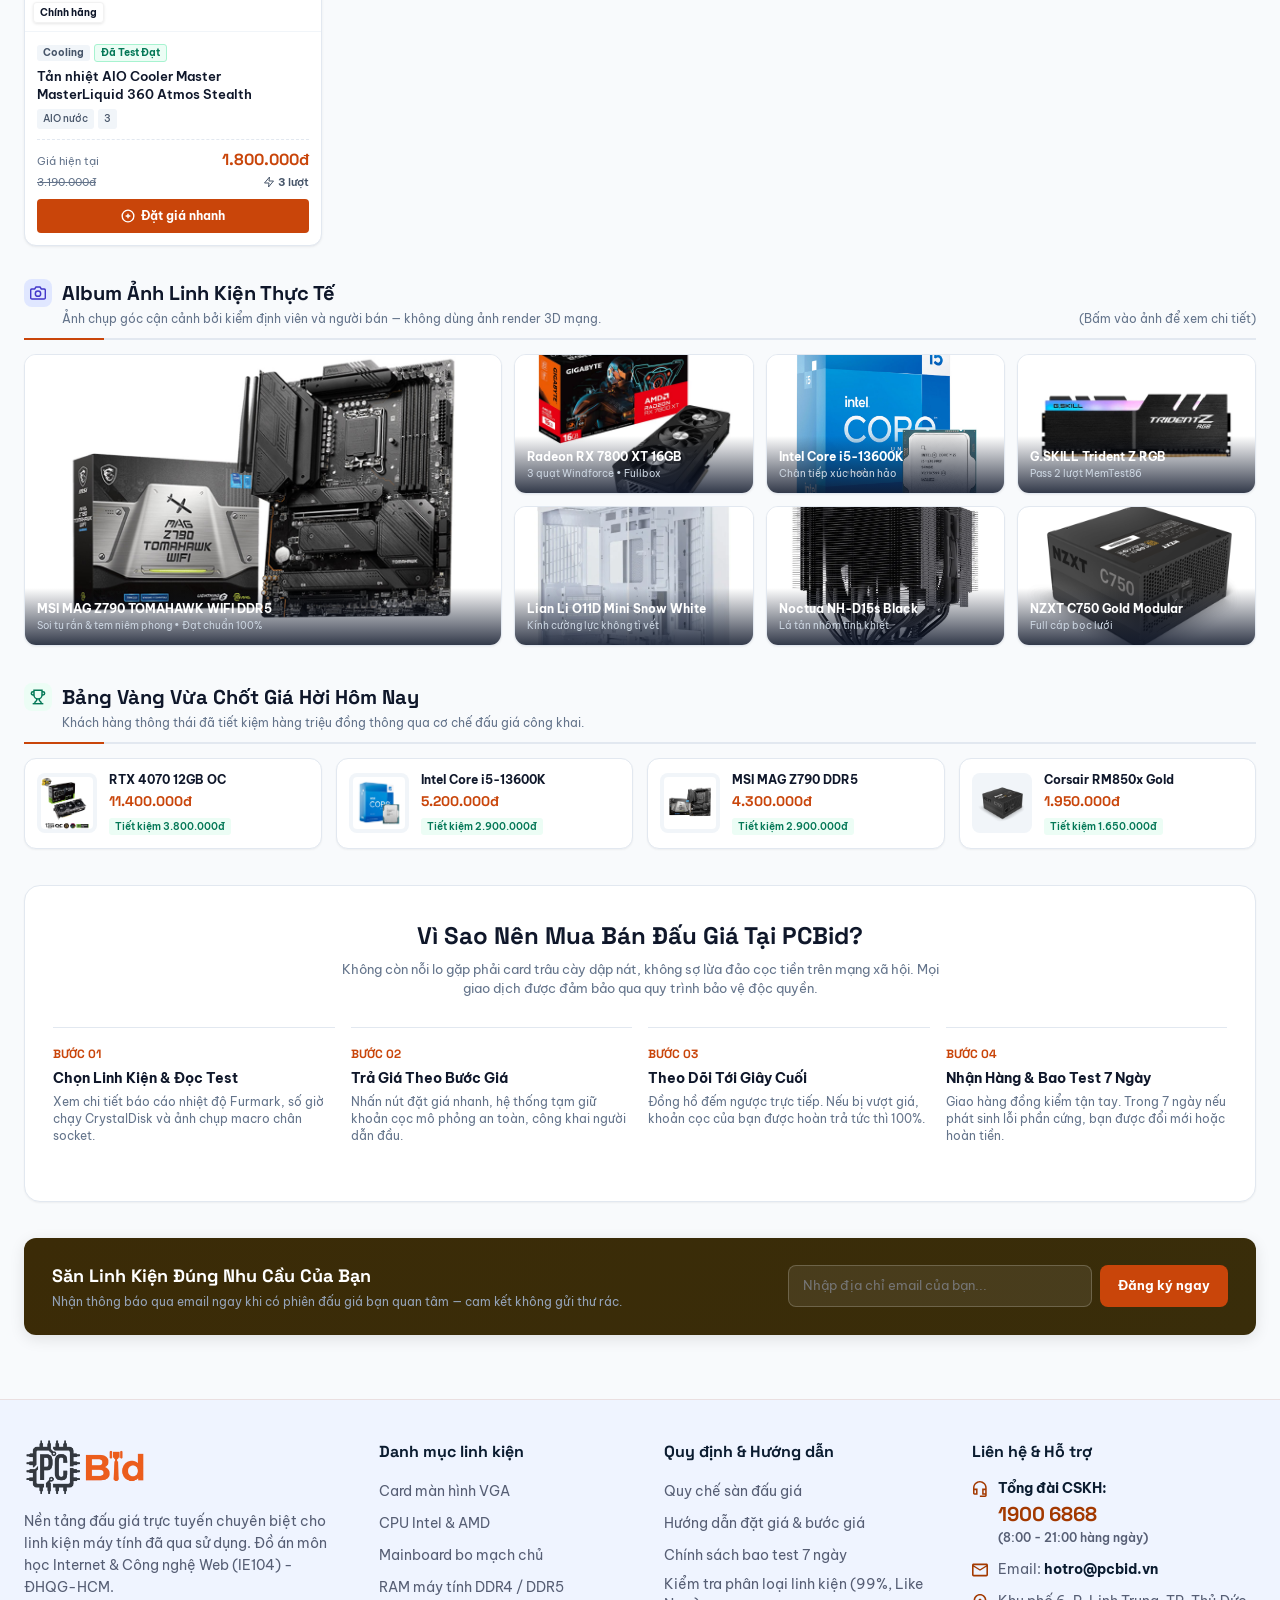
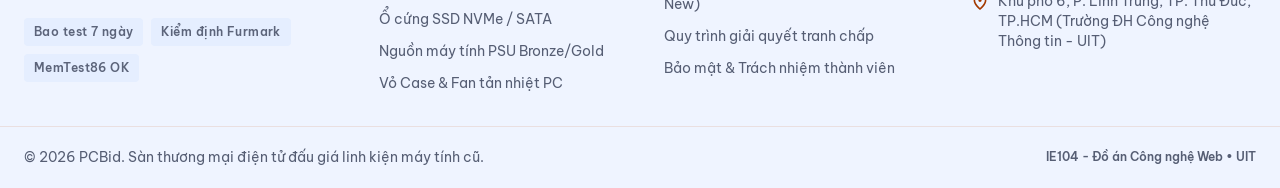
==== commit c7d60713: "fix: resolve W3C errors, accessibility issues and audit findings before report - Sửa toàn bộ lỗi W3C" ====
--- a/index.html
+++ b/index.html
@@ -4,11 +4,15 @@
 <head>
   <meta charset="UTF-8">
   <meta name="viewport" content="width=device-width, initial-scale=1.0">
+  <!-- Biểu tượng trang (favicon) trên tab trình duyệt và màn hình chính điện thoại -->
+  <link rel="icon" href="favicon.ico" sizes="any">
+  <link rel="icon" type="image/png" sizes="32x32" href="images/icons/favicon-32.png">
+  <link rel="apple-touch-icon" href="images/icons/apple-touch-icon.png">
   <meta name="description"
     content="PCBid - Sàn đấu giá trực tuyến chuyên biệt cho linh kiện máy tính cũ, card màn hình, CPU, bo mạch chủ đã qua kiểm định Furmark và MemTest86.">
   <title>PCBid - Sàn Đấu Giá Linh Kiện PC Cũ</title>
 
-  <!-- Google Fonts: Be Vietnam Pro & Space Grotesk -->
+  <!-- Phông chữ từ Google Fonts: Be Vietnam Pro & Space Grotesk -->
   <link rel="preconnect" href="https://fonts.googleapis.com">
   <link rel="preconnect" href="https://fonts.gstatic.com" crossorigin>
   <link
@@ -252,14 +256,14 @@
                 alt="Card màn hình Gigabyte Radeon RX 7800 XT GAMING OC 16GB" data-spotlight-img>
             </a>
 
-            <h3 class="hero-v2__spotlight-name" title="Card màn hình Gigabyte Radeon RX 7800 XT GAMING OC 16GB">
+            <h2 class="hero-v2__spotlight-name" title="Card màn hình Gigabyte Radeon RX 7800 XT GAMING OC 16GB">
               <a class="hero-v2__spotlight-name-link" href="product-detail.html?id=2028" data-spotlight-link data-spotlight-name>Card màn hình Gigabyte Radeon RX 7800 XT GAMING OC 16GB</a>
-            </h3>
+            </h2>
 
             <div class="hero-v2__spotlight-pricebox">
               <div class="hero-v2__spotlight-lbl">
                 <span>Giá đang dẫn đầu:</span>
-                <span style="color:#fdba74;" data-spotlight-count>6 lượt bid</span>
+                <span class="hero-v2__spotlight-count" data-spotlight-count>6 lượt bid</span>
               </div>
               <div class="hero-v2__spotlight-bid" data-spotlight-bid>12.400.000đ</div>
             </div>
@@ -281,7 +285,7 @@
           <a href="products.html?sort=ending" class="hero-v2__promo-card" id="hero-promo-ending">
             <div class="hero-v2__promo-info">
               <span class="hero-v2__promo-tag hero-v2__promo-tag--danger">Sắp hết giờ</span>
-              <h4 class="hero-v2__promo-title" data-promo-title>Ryzen 5 5600 6C/12T</h4>
+              <h3 class="hero-v2__promo-title" data-promo-title>Ryzen 5 5600 6C/12T</h3>
               <span class="hero-v2__promo-sub" data-promo-sub>Vào bid →</span>
             </div>
             <img src="images/products/cpu/1019-ryzen-5-5600-1.jpg" alt="" class="hero-v2__promo-img" data-promo-img>
@@ -290,7 +294,7 @@
           <a href="products.html?sort=bids" class="hero-v2__promo-card" id="hero-promo-competitive">
             <div class="hero-v2__promo-info">
               <span class="hero-v2__promo-tag hero-v2__promo-tag--hot">Cạnh tranh nhất</span>
-              <h4 class="hero-v2__promo-title" data-promo-title>RTX 3090 Master 24GB</h4>
+              <h3 class="hero-v2__promo-title" data-promo-title>RTX 3090 Master 24GB</h3>
               <span class="hero-v2__promo-sub" data-promo-sub>Xem ngay →</span>
             </div>
             <img src="images/products/gpu/2015-rtx-3090-24gb-1.png" alt="" class="hero-v2__promo-img" data-promo-img>
@@ -299,7 +303,7 @@
           <a href="products.html?category=psu" class="hero-v2__promo-card" id="hero-promo-psu">
             <div class="hero-v2__promo-info">
               <span class="hero-v2__promo-tag hero-v2__promo-tag--blue">Nguồn Gold 80+</span>
-              <h4 class="hero-v2__promo-title" data-promo-title>NZXT C750 Gold 750W</h4>
+              <h3 class="hero-v2__promo-title" data-promo-title>NZXT C750 Gold 750W</h3>
               <span class="hero-v2__promo-sub" data-promo-sub>Xem ngay →</span>
             </div>
             <img src="images/products/psu/6013-nzxt-c750-gold-1.png" alt="" class="hero-v2__promo-img" data-promo-img>
@@ -308,7 +312,7 @@
           <a href="products.html?category=cooling" class="hero-v2__promo-card" id="hero-promo-cooling">
             <div class="hero-v2__promo-info">
               <span class="hero-v2__promo-tag hero-v2__promo-tag--cool">Tản nhiệt đỉnh</span>
-              <h4 class="hero-v2__promo-title" data-promo-title>Noctua NH-D15S Chromax Black</h4>
+              <h3 class="hero-v2__promo-title" data-promo-title>Noctua NH-D15S Chromax Black</h3>
               <span class="hero-v2__promo-sub" data-promo-sub>Xem ngay →</span>
             </div>
             <img src="images/products/cooling/8007-tan-nhiet-noctua-nh-d15s-chromax-black-1.jpg" alt=""
@@ -400,11 +404,11 @@
           </div>
 
           <div class="pcb-shelf__tools">
-            <div class="pcb-shelf__tabs" role="tablist" aria-label="Sắp xếp phiên sắp kết thúc">
-              <button type="button" class="pcb-shelf__tab pcb-shelf__tab--active" data-ending-tab="ending">Sắp hết
+            <div class="pcb-shelf__tabs" role="group" aria-label="Sắp xếp phiên sắp kết thúc">
+              <button type="button" class="pcb-shelf__tab pcb-shelf__tab--active" aria-pressed="true" data-ending-tab="ending">Sắp hết
                 giờ</button>
-              <button type="button" class="pcb-shelf__tab" data-ending-tab="bids">Nhiều lượt bid</button>
-              <button type="button" class="pcb-shelf__tab" data-ending-tab="price">Giá cao nhất</button>
+              <button type="button" class="pcb-shelf__tab" aria-pressed="false" data-ending-tab="bids">Nhiều lượt bid</button>
+              <button type="button" class="pcb-shelf__tab" aria-pressed="false" data-ending-tab="price">Giá cao nhất</button>
             </div>
             <a href="products.html?status=ending" class="pcb-shelf__more">
               <span>Xem tất cả</span>
@@ -553,12 +557,12 @@
           </div>
 
           <div class="pcb-shelf__tools">
-            <div class="pcb-shelf__tabs" role="tablist" aria-label="Lọc danh mục đấu giá nổi bật">
-              <button type="button" class="pcb-shelf__tab pcb-shelf__tab--active" data-hot-tab="all">Tất cả</button>
-              <button type="button" class="pcb-shelf__tab" data-hot-tab="gpu">Card VGA</button>
-              <button type="button" class="pcb-shelf__tab" data-hot-tab="cpu">CPU</button>
-              <button type="button" class="pcb-shelf__tab" data-hot-tab="ram">RAM</button>
-              <button type="button" class="pcb-shelf__tab" data-hot-tab="mainboard">Mainboard</button>
+            <div class="pcb-shelf__tabs" role="group" aria-label="Lọc danh mục đấu giá nổi bật">
+              <button type="button" class="pcb-shelf__tab pcb-shelf__tab--active" aria-pressed="true" data-hot-tab="all">Tất cả</button>
+              <button type="button" class="pcb-shelf__tab" aria-pressed="false" data-hot-tab="gpu">Card VGA</button>
+              <button type="button" class="pcb-shelf__tab" aria-pressed="false" data-hot-tab="cpu">CPU</button>
+              <button type="button" class="pcb-shelf__tab" aria-pressed="false" data-hot-tab="ram">RAM</button>
+              <button type="button" class="pcb-shelf__tab" aria-pressed="false" data-hot-tab="mainboard">Mainboard</button>
             </div>
             <a href="products.html?status=hot" class="pcb-shelf__more">Xem thêm phiên hot →</a>
           </div>
@@ -586,7 +590,7 @@
               Loại bỏ 100% rủi ro trâu cày dập nát, cong chân socket hay ổ cứng bad sector trước khi mở phiên.
             </p>
           </div>
-          <button type="button" class="pcb-lab__btn-cert" onclick="document.getElementById('btn-open-cert').click()">
+          <button type="button" class="pcb-lab__btn-cert" data-open-cert>
             <svg width="15" height="15" viewBox="0 0 24 24" fill="none" stroke="currentColor" stroke-width="2">
               <path d="M14 2H6a2 2 0 0 0-2 2v16a2 2 0 0 0 2 2h12a2 2 0 0 0 2-2V8z" />
               <polyline points="14 2 14 8 20 8" />
@@ -684,7 +688,7 @@
             <p class="pcb-shelf__desc">Ảnh chụp góc cận cảnh bởi kiểm định viên và người bán — không dùng ảnh render 3D
               mạng.</p>
           </div>
-          <span style="font-size:12px; color:#64748b;">(Bấm vào ảnh để xem chi tiết)</span>
+          <span class="pcb-gallery__hint">(Bấm vào ảnh để xem chi tiết)</span>
         </header>
 
         <div class="pcb-gallery">
@@ -771,7 +775,7 @@
         <header class="pcb-shelf__head">
           <div class="pcb-shelf__heading">
             <div class="pcb-shelf__title-wrap">
-              <span class="pcb-shelf__icon pcb-shelf__icon--star" style="background:#ecfdf5; color:#059669;">
+              <span class="pcb-shelf__icon pcb-shelf__icon--star">
                 <svg viewBox="0 0 24 24" fill="none" stroke="currentColor" stroke-width="2.2">
                   <path d="M6 9H4.5a2.5 2.5 0 0 1 0-5H6" />
                   <path d="M18 9h1.5a2.5 2.5 0 0 0 0-5H18" />
@@ -792,7 +796,7 @@
           <div class="pcb-win-card">
             <img src="images/products/gpu/2018-rtx-4070-12gb-1.webp" alt="" class="pcb-win-card__img">
             <div class="pcb-win-card__info">
-              <h4 class="pcb-win-card__title">RTX 4070 12GB OC</h4>
+              <h3 class="pcb-win-card__title">RTX 4070 12GB OC</h3>
               <div class="pcb-win-card__price">11.400.000đ</div>
               <span class="pcb-win-card__saved">Tiết kiệm 3.800.000đ</span>
             </div>
@@ -801,7 +805,7 @@
           <div class="pcb-win-card">
             <img src="images/products/cpu/1012-i5-13600k-1.jpg" alt="" class="pcb-win-card__img">
             <div class="pcb-win-card__info">
-              <h4 class="pcb-win-card__title">Intel Core i5-13600K</h4>
+              <h3 class="pcb-win-card__title">Intel Core i5-13600K</h3>
               <div class="pcb-win-card__price">5.200.000đ</div>
               <span class="pcb-win-card__saved">Tiết kiệm 2.900.000đ</span>
             </div>
@@ -810,7 +814,7 @@
           <div class="pcb-win-card">
             <img src="images/products/mainboard/3013-msi-mag-z790-tomahawk-1.jpg" alt="" class="pcb-win-card__img">
             <div class="pcb-win-card__info">
-              <h4 class="pcb-win-card__title">MSI MAG Z790 DDR5</h4>
+              <h3 class="pcb-win-card__title">MSI MAG Z790 DDR5</h3>
               <div class="pcb-win-card__price">4.300.000đ</div>
               <span class="pcb-win-card__saved">Tiết kiệm 2.900.000đ</span>
             </div>
@@ -819,7 +823,7 @@
           <div class="pcb-win-card">
             <img src="images/products/psu/6013-nzxt-c750-gold-1.png" alt="" class="pcb-win-card__img">
             <div class="pcb-win-card__info">
-              <h4 class="pcb-win-card__title">Corsair RM850x Gold</h4>
+              <h3 class="pcb-win-card__title">Corsair RM850x Gold</h3>
               <div class="pcb-win-card__price">1.950.000đ</div>
               <span class="pcb-win-card__saved">Tiết kiệm 1.650.000đ</span>
             </div>
@@ -878,7 +882,7 @@
         </div>
         <form class="pcb-subscribe__form" id="pcb-subscribe-form">
           <input type="email" class="pcb-subscribe__input" id="pcb-subscribe-input"
-            placeholder="Nhập địa chỉ email của bạn..." required>
+            placeholder="Nhập địa chỉ email của bạn..." aria-label="Email nhận bản tin" autocomplete="email" required>
           <button type="submit" class="pcb-subscribe__btn">Đăng ký ngay</button>
         </form>
       </section>
@@ -897,7 +901,7 @@
       <div class="pcb-modal__head">
         <h3 class="pcb-modal__title" id="bid-modal-title">
           <svg width="18" height="18" viewBox="0 0 24 24" fill="none" stroke="currentColor" stroke-width="2.5"
-            color="#ea580c">
+            color="#c9450a">
             <circle cx="12" cy="12" r="10" />
             <path d="M12 8v8M8 12h8" />
           </svg>
@@ -913,7 +917,7 @@
 
       <div class="pcb-modal__body">
         <div class="pcb-modal__product">
-          <img src="" alt="" class="pcb-modal__img" id="pcb-modal-img">
+          <img src="images/placeholder-product.svg" alt="" class="pcb-modal__img" id="pcb-modal-img">
           <div>
             <h4 class="pcb-modal__prod-name" id="pcb-modal-name">Tên sản phẩm</h4>
             <span class="pcb-modal__prod-cond" id="pcb-modal-cond">Like New 99%</span>
@@ -922,15 +926,15 @@
 
         <div class="pcb-modal__price-display">
           <div>
-            <span style="font-size:11px; color:#9a3412; font-weight:600;">Giá cao nhất hiện nay</span>
+            <span class="pcb-modal__price-label">Giá cao nhất hiện nay</span>
             <div class="pcb-modal__cur-val" id="pcb-modal-cur-bid">0đ</div>
           </div>
-          <div style="text-align:right;">
-            <span style="font-size:11px; color:#475569;" id="pcb-modal-step-info">Bước giá: +100.000đ</span>
-          </div>
-        </div>
-
-        <label style="font-size:12px; font-weight:700; color:#334155; margin-bottom:6px; display:block;">
+          <div class="pcb-modal__price-side">
+            <span class="pcb-modal__step-info" id="pcb-modal-step-info">Bước giá: +100.000đ</span>
+          </div>
+        </div>
+
+        <label class="pcb-modal__field-label">
           Chọn mức tăng bước giá của bạn:
         </label>
         <div class="pcb-modal__step-btns">
@@ -1015,7 +1019,7 @@
           </div>
         </div>
 
-        <button type="button" class="pcb-modal__submit" style="margin-top:16px;" data-action="close-cert-modal">
+        <button type="button" class="pcb-modal__submit pcb-modal__submit--spaced" data-action="close-cert-modal">
           Đã hiểu, quay lại sàn đấu giá
         </button>
       </div>
@@ -1032,7 +1036,7 @@
       <div class="pcb-modal__head">
         <h3 class="pcb-modal__title" id="pcb-lightbox-title">
           <svg width="18" height="18" viewBox="0 0 24 24" fill="none" stroke="currentColor" stroke-width="2.2"
-            color="#ea580c">
+            color="#c9450a">
             <rect x="3" y="3" width="18" height="18" rx="2" />
             <circle cx="8.5" cy="8.5" r="1.5" />
             <polyline points="21 15 16 10 5 21" />
@@ -1049,7 +1053,7 @@
 
       <div class="pcb-lightbox-card__body">
         <div class="pcb-lightbox-card__media">
-          <img src="" alt="" class="pcb-lightbox-card__img" id="pcb-lightbox-img">
+          <img src="images/placeholder-product.svg" alt="" class="pcb-lightbox-card__img" id="pcb-lightbox-img">
         </div>
 
         <div class="pcb-lightbox-card__info">
--- a/css/style.css
+++ b/css/style.css
@@ -5,8 +5,8 @@
 
 :root {
   /* Bảng màu chủ đạo (Brand Colors) */
-  --color-primary: #EA580C;
-  --color-primary-hover: #D94E07;
+  --color-primary: #c9450a;
+  --color-primary-hover: #A93A08;
   --color-primary-dark: #A33900;
   --color-primary-light: #FFEDD5;
 
@@ -1975,7 +1975,7 @@
 
 .pcb-chat__attach-btn--image { --attach-color: #2563eb; }
 .pcb-chat__attach-btn--video { --attach-color: #9333ea; }
-.pcb-chat__attach-btn--product { --attach-color: #ea580c; }
+.pcb-chat__attach-btn--product { --attach-color: #c9450a; }
 .pcb-chat__attach-btn--order { --attach-color: #16a34a; }
 
 .pcb-chat__attach-btn .lucide {
--- a/components/header/header.css
+++ b/components/header/header.css
@@ -66,7 +66,7 @@
 }
 
 .header__top-link:hover {
-  color: #ea580c;
+  color: #c9450a;
 }
 
 /* --------------------------------------------------------------------------
@@ -198,7 +198,7 @@
   gap: 6px;
   height: 42px;
   padding: 0 24px;
-  background-color: #ea580c;
+  background-color: #c9450a;
   border-radius: 0 5px 5px 0;
   color: #ffffff;
   font-family: "Be Vietnam Pro", sans-serif;
@@ -235,7 +235,7 @@
   align-items: center;
   gap: 8px;
   padding: 10px 20px;
-  background-color: #ea580c;
+  background-color: #c9450a;
   color: #ffffff;
   border-radius: 6px;
   font-family: "Be Vietnam Pro", sans-serif;
@@ -290,7 +290,7 @@
   left: 14px;
   width: 20px;
   height: 14px;
-  background-color: #ea580c;
+  background-color: #c9450a;
   border-radius: 10px;
   color: #ffffff;
   font-family: "Be Vietnam Pro", sans-serif;
@@ -316,7 +316,7 @@
   width: 38px;
   height: 38px;
   border-radius: 19px;
-  background-color: #ea580c;
+  background-color: #c9450a;
   border: 2px solid #ffffff;
   box-shadow: 0 2px 6px rgba(234, 88, 12, 0.25);
   display: flex;
@@ -394,7 +394,7 @@
   width: 42px;
   height: 42px;
   border-radius: 21px;
-  background: linear-gradient(135deg, #ea580c, #f97316);
+  background: linear-gradient(135deg, #c9450a, #f97316);
   color: #ffffff;
   display: flex;
   align-items: center;
@@ -494,7 +494,7 @@
 
 .header__dropdown-item:hover {
   background: #fff7ed;
-  color: #ea580c;
+  color: #c9450a;
 }
 
 .header__dropdown-footer {
@@ -543,7 +543,7 @@
 }
 
 .header__dropdown-btn--primary {
-  background: #ea580c;
+  background: #c9450a;
   color: #ffffff;
 }
 
@@ -766,7 +766,7 @@
     display: block;
     height: 2px;
     border-radius: 2px;
-    background-color: #ea580c;
+    background-color: #c9450a;
   }
 
   /* Tên mục đang xem, hiển thị mờ bên cạnh chữ "Danh mục" */
@@ -1031,7 +1031,7 @@
   padding: 4px 6px;
   font-size: 13px;
   font-weight: 600;
-  color: #ea580c;
+  color: #c9450a;
   text-decoration: none;
   border-radius: 6px;
 }
@@ -1144,14 +1144,14 @@
 
 .header__notify-item--unread .header__notify-time {
   font-weight: 700;
-  color: #ea580c;
+  color: #c9450a;
 }
 
 .header__notify-dot {
   flex-shrink: 0;
   width: 10px;
   height: 10px;
-  background-color: #ea580c;
+  background-color: #c9450a;
   border-radius: 50%;
 }
 
@@ -1229,7 +1229,7 @@
 }
 
 .header__dropdown-stat .lucide {
-  color: #ea580c;
+  color: #c9450a;
 }
 
 /* Máy tính bảng ngang / laptop nhỏ: thu gọn khoảng cách để thanh danh mục vừa một hàng */
@@ -1271,7 +1271,7 @@
 .header__lang-btn:hover,
 .header__lang-btn:focus-visible,
 .header__lang-btn[aria-expanded="true"] {
-  color: #ea580c;
+  color: #c9450a;
   background-color: #ffffff;
   border-color: rgba(226, 191, 178, 0.6);
 }
@@ -1320,7 +1320,7 @@
 
 .header__lang-option.is-active {
   font-weight: 700;
-  color: #ea580c;
+  color: #c9450a;
   background-color: #fff7ed;
 }
 
@@ -1337,7 +1337,7 @@
 
 .header__lang-option.is-active .header__lang-option-code {
   color: #ffffff;
-  background-color: #ea580c;
+  background-color: #c9450a;
 }
 
 /* Hàng chọn ngôn ngữ trong menu tài khoản: chỉ hiện khi thanh trên cùng bị ẩn (≤ 992px) */
@@ -1376,7 +1376,7 @@
 }
 
 .header__dropdown-lang-btn.is-active {
-  color: #ea580c;
+  color: #c9450a;
   background-color: #ffffff;
   box-shadow: 0 1px 3px rgba(11, 28, 48, 0.12);
 }
@@ -1407,3 +1407,48 @@
   flex-shrink: 0;
   white-space: nowrap;
 }
+
+/* ==========================================================================
+   CÁC CLASS THAY CHO INLINE STYLE TRONG HEADER
+   ========================================================================== */
+.header__top-user-name {
+  font-weight: 700;
+  color: #c9450a;
+}
+
+/* Lời chào trong menu tài khoản khi chưa đăng nhập */
+.header__dropdown-welcome {
+  margin-bottom: 3px;
+  font-size: 13px;
+  font-weight: 700;
+  color: #0b1c30;
+}
+
+.header__dropdown-welcome-sub {
+  font-size: 11px;
+  line-height: 1.4;
+  color: #64748b;
+}
+
+/* Danh sách đăng nhập nhanh tài khoản demo */
+.header__dropdown-quick-title {
+  margin-bottom: 6px;
+  font-size: 11px;
+  font-weight: 700;
+  color: #065f46;
+}
+
+.header__dropdown-quick-list {
+  display: flex;
+  flex-direction: column;
+  gap: 5px;
+}
+
+.header__dropdown-quick-name {
+  font-weight: 600;
+}
+
+.header__dropdown-quick-role {
+  font-size: 11px;
+  color: #64748b;
+}
--- a/components/footer/footer.css
+++ b/components/footer/footer.css
@@ -87,7 +87,7 @@
 }
 
 .footer__link:hover {
-  color: var(--color-primary, #EA580C);
+  color: var(--color-primary, #c9450a);
   transform: translateX(3px);
 }
 
@@ -165,7 +165,7 @@
 .footer__copyright-sub {
   font-size: 12px;
   font-weight: 600;
-  color: rgba(86, 94, 116, 0.8);
+  color: #565e74;
 }
 
 /* Tối ưu hiển thị đa màn hình (Responsive Design) */
--- a/css/home.css
+++ b/css/home.css
@@ -9,8 +9,8 @@
    0. THIẾT LẬP BIẾN TOÀN TRANG & TOKENS MÀU SẮC
    -------------------------------------------------------------------------- */
 :root {
-  --pcb-primary: #ea580c;
-  --pcb-primary-hover: #c2410c;
+  --pcb-primary: #c9450a;
+  --pcb-primary-hover: #a93a08;
   --pcb-primary-light: #fff7ed;
   --pcb-primary-subtle: #ffedd5;
   --pcb-primary-dark: #9a3412;
@@ -22,7 +22,7 @@
   --pcb-text-main: #0f172a;
   --pcb-text-secondary: #475569;
   --pcb-text-muted: #64748b;
-  --pcb-text-faint: #94a3b8;
+  --pcb-text-faint: #64748b;
 
   --pcb-bg-canvas: #f8fafc;
   --pcb-bg-card: #ffffff;
@@ -31,13 +31,13 @@
 
   --pcb-border-light: #e2e8f0;
   --pcb-border-medium: #cbd5e1;
-  --pcb-border-focus: #ea580c;
+  --pcb-border-focus: #c9450a;
 
   --pcb-danger: #dc2626;
   --pcb-danger-soft: #fef2f2;
   --pcb-danger-border: #fecaca;
 
-  --pcb-success: #059669;
+  --pcb-success: #047857;
   --pcb-success-soft: #ecfdf5;
   --pcb-success-border: #a7f3d0;
 
@@ -478,7 +478,7 @@
 }
 
 .hero-v2__title-accent {
-  background: linear-gradient(90deg, #ffedd5 0%, #fb923c 60%, #ea580c 100%);
+  background: linear-gradient(90deg, #ffedd5 0%, #fb923c 60%, #c9450a 100%);
   -webkit-background-clip: text;
   -webkit-text-fill-color: transparent;
 }
@@ -513,7 +513,7 @@
 }
 
 .hero-v2__btn--primary {
-  background: linear-gradient(135deg, #f97316 0%, #ea580c 100%);
+  background: linear-gradient(135deg, #f97316 0%, #c9450a 100%);
   color: #ffffff;
   box-shadow: 0 4px 14px 0 rgba(234, 88, 12, 0.45);
 }
@@ -670,7 +670,7 @@
 .hero-v2__spotlight-action {
   width: 100%;
   padding: 9px;
-  background: linear-gradient(135deg, #ea580c 0%, #c2410c 100%);
+  background: linear-gradient(135deg, #c9450a 0%, #c2410c 100%);
   border: none;
   border-radius: var(--pcb-radius-sm);
   color: #ffffff;
@@ -685,7 +685,7 @@
 }
 
 .hero-v2__spotlight-action:hover {
-  background: linear-gradient(135deg, #f97316 0%, #ea580c 100%);
+  background: linear-gradient(135deg, #f97316 0%, #c9450a 100%);
   box-shadow: 0 4px 12px rgba(234, 88, 12, 0.4);
 }
 
@@ -852,7 +852,7 @@
 
 .pcb-trust__icon--orange {
   background: #ffedd5;
-  color: #ea580c;
+  color: #c9450a;
 }
 .pcb-trust__icon--blue {
   background: #eff6ff;
@@ -935,7 +935,7 @@
 }
 .pcb-shelf__icon--clock {
   background: #ffedd5;
-  color: #ea580c;
+  color: #c9450a;
 }
 .pcb-shelf__icon--star {
   background: #fef3c7;
@@ -1255,7 +1255,7 @@
 
 .pcb-card__progress-bar {
   height: 100%;
-  background: linear-gradient(90deg, #f59e0b, #ea580c);
+  background: linear-gradient(90deg, #f59e0b, #c9450a);
   border-radius: 2px;
 }
 
@@ -1526,7 +1526,7 @@
   font-family: var(--pcb-font-heading);
   font-size: 22px;
   font-weight: 800;
-  color: var(--pcb-border-medium);
+  color: var(--pcb-text-faint);
   position: absolute;
   top: 10px;
   right: 12px;
@@ -2026,7 +2026,7 @@
 .pcb-modal__submit {
   width: 100%;
   padding: 12px;
-  background: linear-gradient(135deg, #f97316 0%, #ea580c 100%);
+  background: linear-gradient(135deg, #f97316 0%, #c9450a 100%);
   border: none;
   border-radius: var(--pcb-radius-sm);
   color: #ffffff;
@@ -2038,7 +2038,7 @@
 }
 
 .pcb-modal__submit:hover {
-  background: linear-gradient(135deg, #fb923c 0%, #ea580c 100%);
+  background: linear-gradient(135deg, #fb923c 0%, #c9450a 100%);
   transform: translateY(-1px);
 }
 
@@ -2081,7 +2081,7 @@
   font-weight: 700;
   letter-spacing: 0.08em;
   text-transform: uppercase;
-  color: #ea580c;
+  color: #c9450a;
 }
 
 .pcb-cert-card__title {
@@ -2528,7 +2528,7 @@
 /* Icon ngọn lửa trên băng chuyền trực tiếp */
 .pcb-ticker__flame {
   display: inline-flex;
-  color: var(--pcb-primary, #ea580c);
+  color: var(--pcb-primary, #c9450a);
   vertical-align: -2px;
 }
 
@@ -2555,3 +2555,68 @@
     font-size: 12px;
   }
 }
+
+/* ==========================================================================
+   CÁC CLASS THAY CHO INLINE STYLE TRÊN TRANG CHỦ
+   ========================================================================== */
+/* Số lượt bid trong khung Đang đấu trực tiếp */
+.hero-v2__spotlight-count {
+  color: #fdba74;
+}
+
+/* Dòng gợi ý bấm ảnh cạnh tiêu đề thư viện ảnh */
+.pcb-gallery__hint {
+  font-size: 12px;
+  color: #64748b;
+}
+
+/* Biểu tượng ngôi sao của kệ "Mới lên sàn" */
+.pcb-shelf__icon--star {
+  color: #047857;
+  background: #ecfdf5;
+}
+
+/* Hộp thoại đặt giá nhanh: nhãn giá, bước giá và nhãn chọn mức tăng */
+.pcb-modal__price-label {
+  font-size: 11px;
+  font-weight: 600;
+  color: #9a3412;
+}
+
+.pcb-modal__price-side {
+  text-align: right;
+}
+
+.pcb-modal__step-info {
+  font-size: 11px;
+  color: #475569;
+}
+
+.pcb-modal__field-label {
+  display: block;
+  margin-bottom: 6px;
+  font-size: 12px;
+  font-weight: 700;
+  color: #334155;
+}
+
+.pcb-modal__submit--spaced {
+  margin-top: 16px;
+}
+
+/* Nhãn "Mới lên sàn" trên thẻ sản phẩm */
+.pcb-card__countdown--new {
+  background: #047857;
+}
+
+.pcb-card__new-label {
+  font-size: 10px;
+}
+
+/* Thông báo trống của một kệ sản phẩm */
+.pcb-shelf__empty {
+  grid-column: 1 / -1;
+  padding: 30px;
+  text-align: center;
+  color: #64748b;
+}
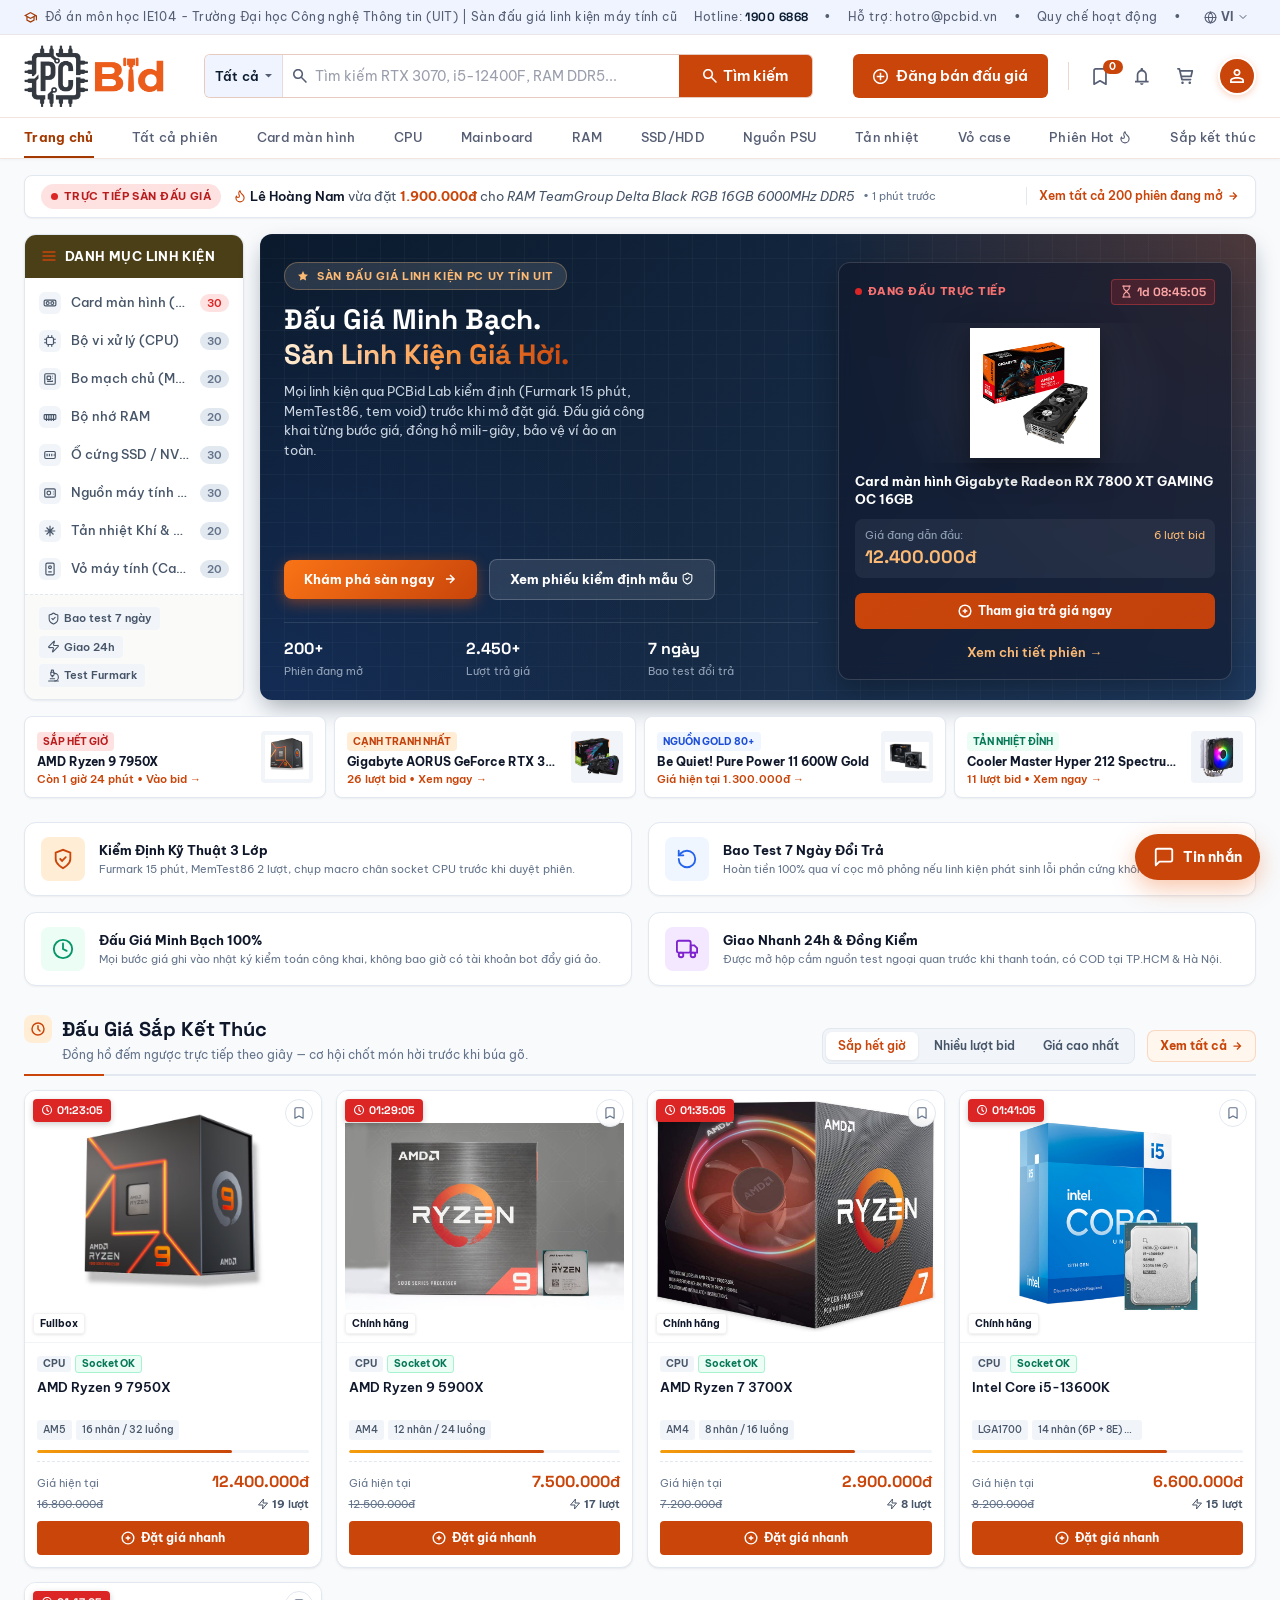
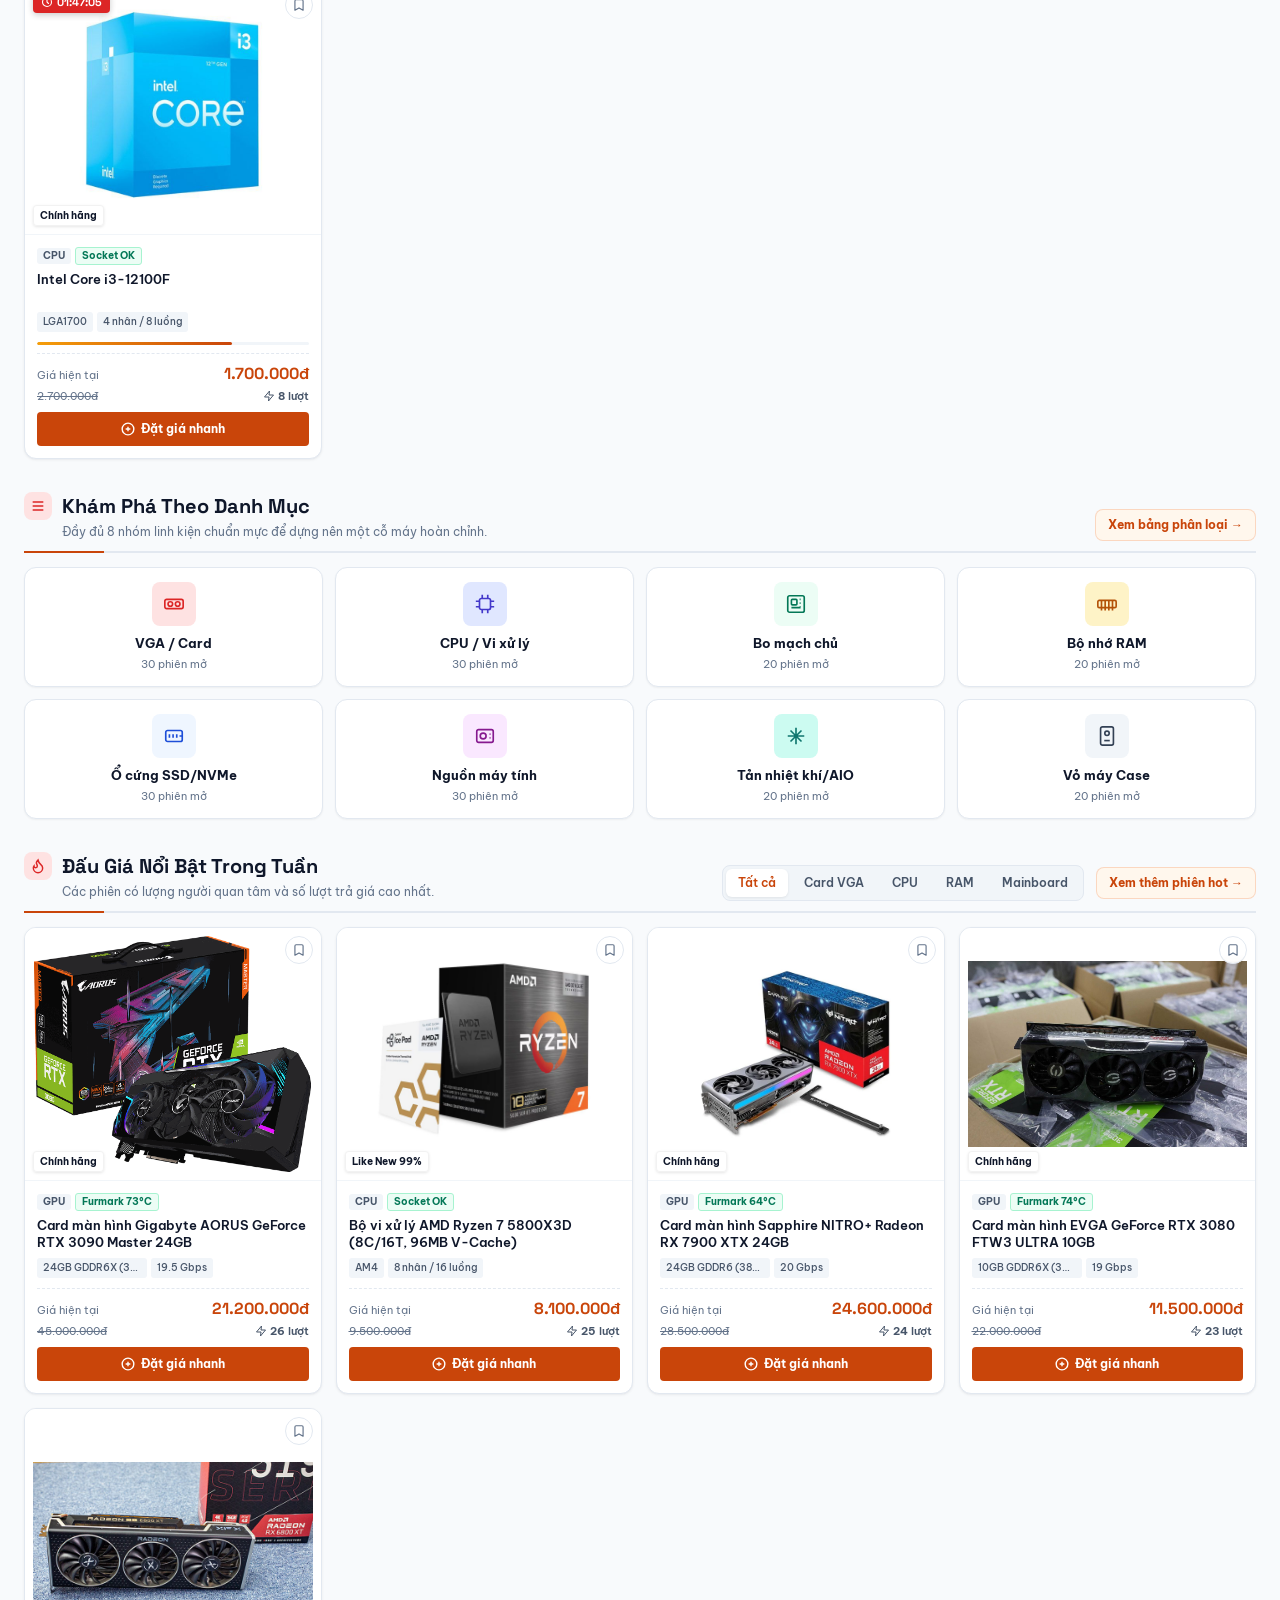
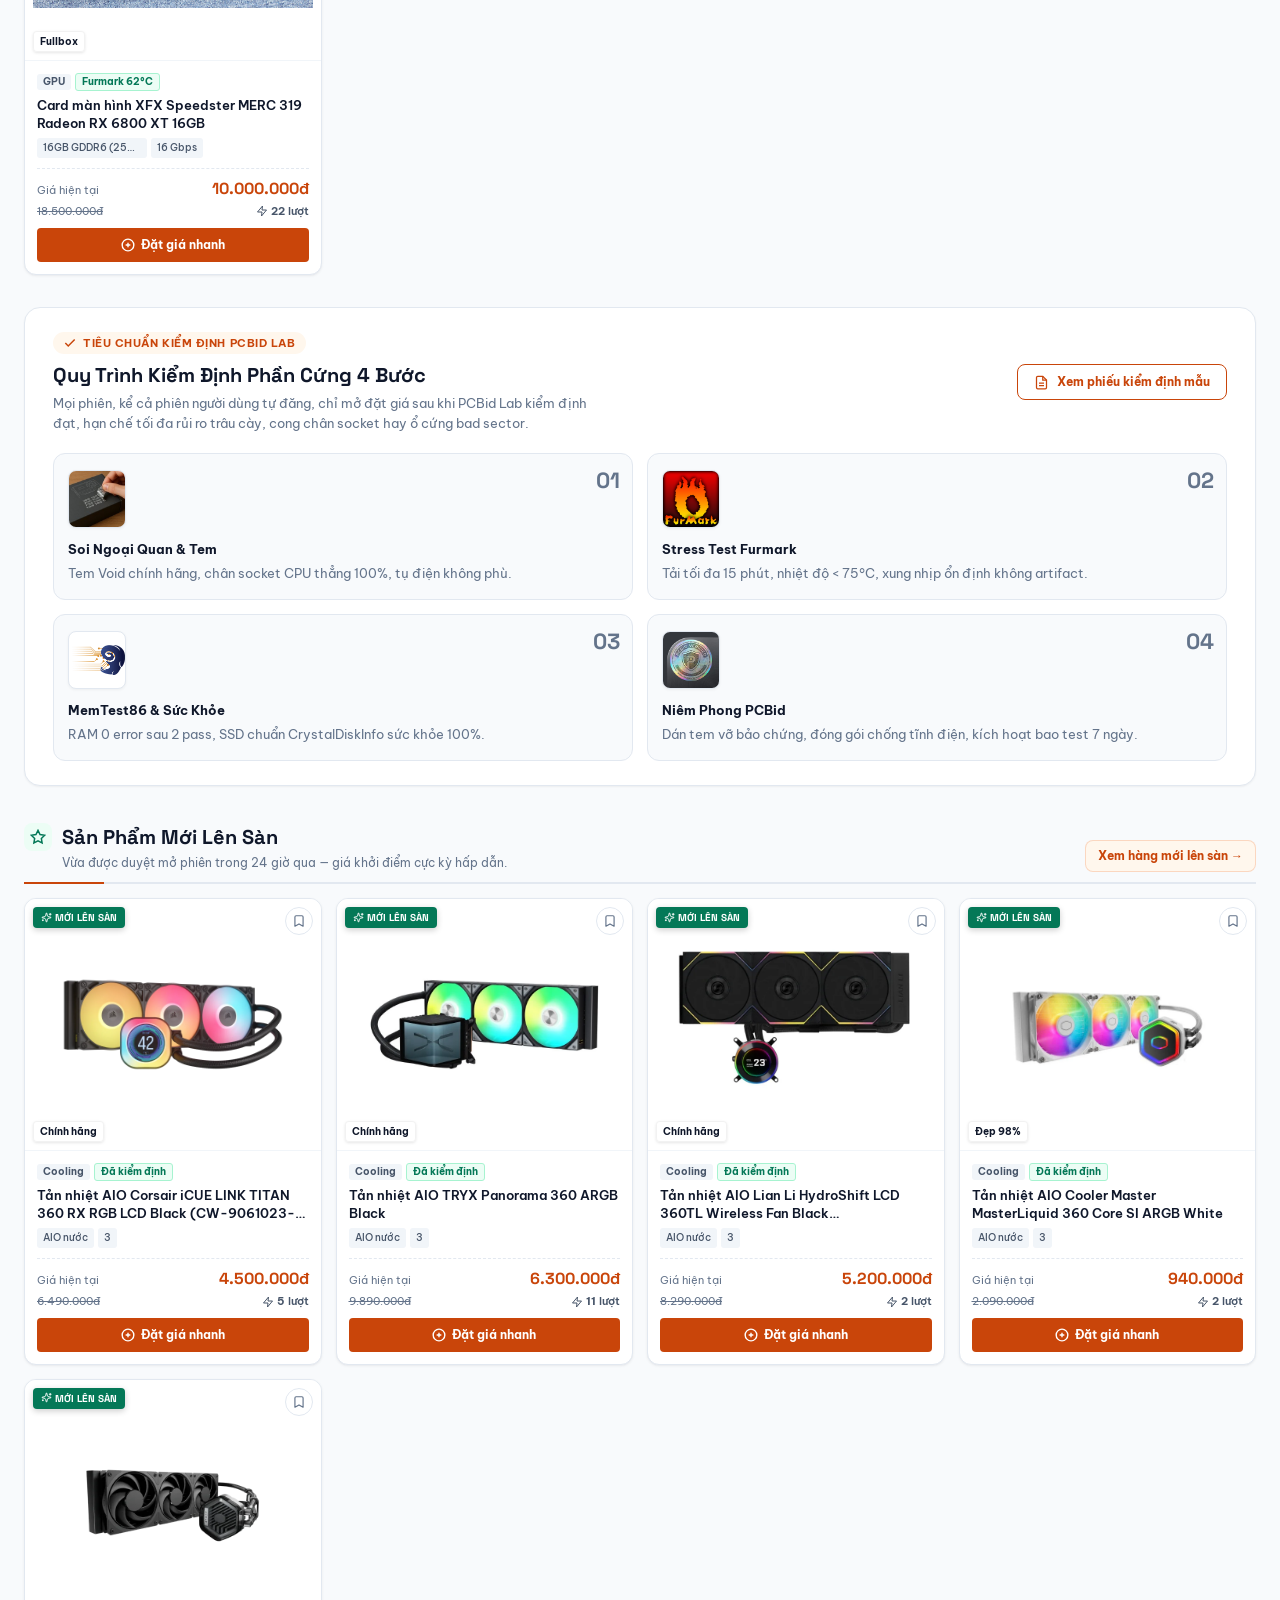
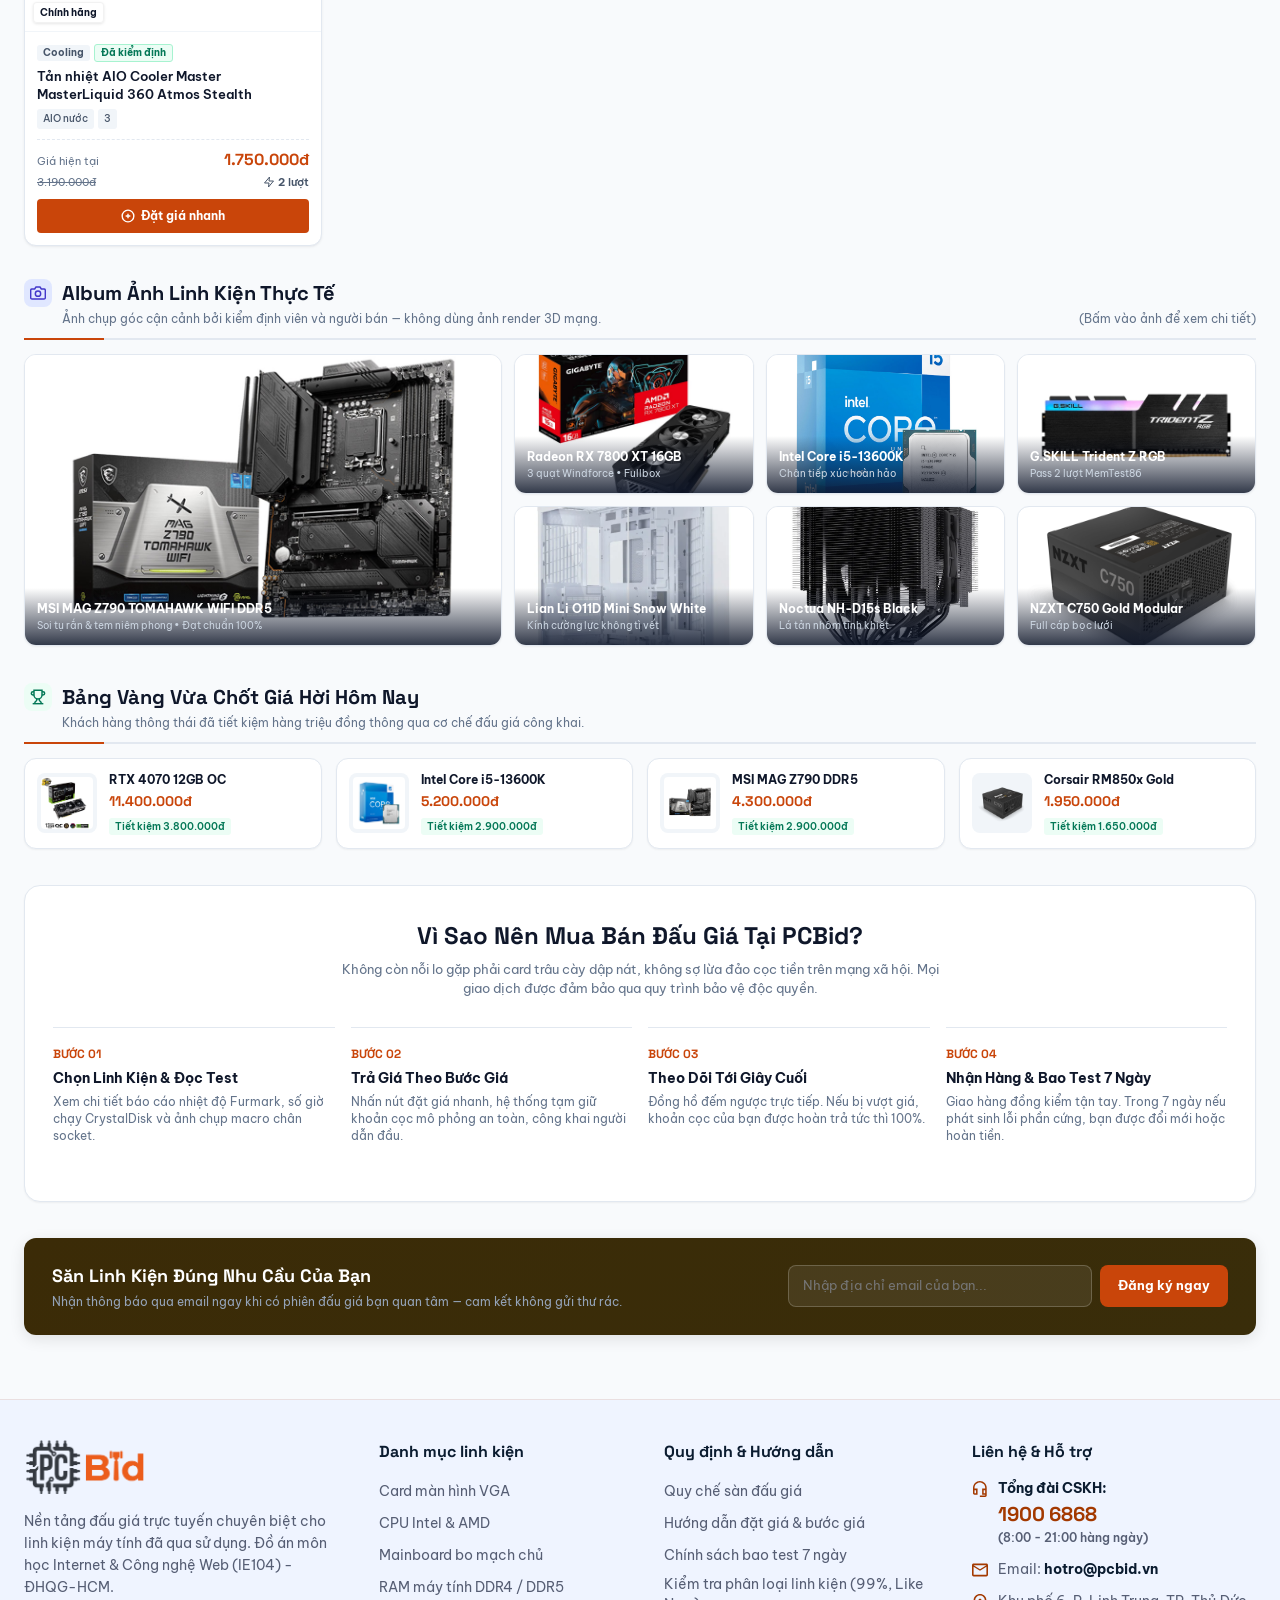
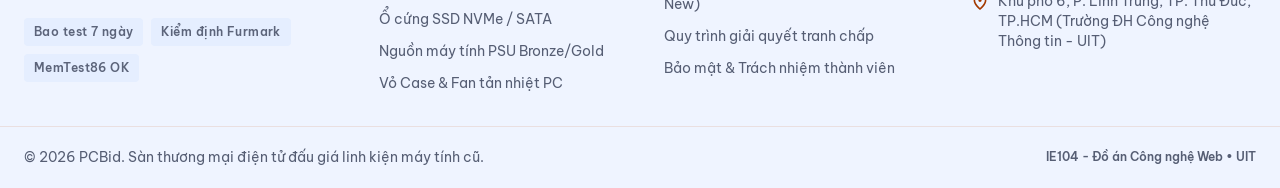
==== commit 9f8e606f: "feat: require PCBid Lab inspection before auctions open and improve mobile favicon - Người bán không" ====
--- a/index.html
+++ b/index.html
@@ -5,9 +5,12 @@
   <meta charset="UTF-8">
   <meta name="viewport" content="width=device-width, initial-scale=1.0">
   <!-- Biểu tượng trang (favicon) trên tab trình duyệt và màn hình chính điện thoại -->
-  <link rel="icon" href="favicon.ico" sizes="any">
-  <link rel="icon" type="image/png" sizes="32x32" href="images/icons/favicon-32.png">
-  <link rel="apple-touch-icon" href="images/icons/apple-touch-icon.png">
+  <link rel="icon" href="favicon.ico?v=2" sizes="any">
+  <link rel="icon" type="image/png" sizes="32x32" href="images/icons/favicon-32.png?v=2">
+  <link rel="icon" type="image/png" sizes="192x192" href="images/icons/icon-192.png?v=2">
+  <link rel="apple-touch-icon" href="images/icons/apple-touch-icon.png?v=2">
+  <link rel="manifest" href="site.webmanifest">
+  <meta name="theme-color" content="#c9450a">
   <meta name="description"
     content="PCBid - Sàn đấu giá trực tuyến chuyên biệt cho linh kiện máy tính cũ, card màn hình, CPU, bo mạch chủ đã qua kiểm định Furmark và MemTest86.">
   <title>PCBid - Sàn Đấu Giá Linh Kiện PC Cũ</title>
@@ -204,8 +207,8 @@
                 <span class="hero-v2__title-accent">Săn Linh Kiện Giá Hời.</span>
               </h1>
               <p class="hero-v2__desc">
-                100% linh kiện có thẻ kiểm định Furmark 15p &amp; MemTest86, tem void nguyên vẹn. Đấu giá công khai từng
-                bước giá, đồng hồ mili-giây, bảo vệ ví ảo an toàn.
+                Mọi linh kiện qua PCBid Lab kiểm định (Furmark 15 phút, MemTest86, tem void) trước khi mở đặt giá. Đấu giá
+                công khai từng bước giá, đồng hồ mili-giây, bảo vệ ví ảo an toàn.
               </p>
             </div>
 
@@ -587,7 +590,7 @@
             </span>
             <h2 class="pcb-lab__title" id="lab-heading">Quy Trình Kiểm Định Phần Cứng 4 Bước</h2>
             <p class="pcb-lab__desc">
-              Loại bỏ 100% rủi ro trâu cày dập nát, cong chân socket hay ổ cứng bad sector trước khi mở phiên.
+              Mọi phiên, kể cả phiên người dùng tự đăng, chỉ mở đặt giá sau khi PCBid Lab kiểm định đạt, hạn chế tối đa rủi ro trâu cày, cong chân socket hay ổ cứng bad sector.
             </p>
           </div>
           <button type="button" class="pcb-lab__btn-cert" data-open-cert>
--- a/css/home.css
+++ b/css/home.css
@@ -1196,6 +1196,23 @@
   border: 1px solid #a7f3d0;
 }
 
+/* Phiên đang chờ PCBid Lab kiểm định: tem màu hổ phách, chưa mở đặt giá */
+.pcb-card__seal--pending {
+  background: #fffbeb;
+  color: #92400e;
+  border: 1px solid #fcd34d;
+}
+
+/* Nút đặt giá khi phiên chưa mở (đang chờ kiểm định) */
+.pcb-card__btn--locked,
+.pcb-card__btn--locked:hover {
+  color: #92400e;
+  cursor: not-allowed;
+  background: #fffbeb;
+  border: 1px solid #fcd34d;
+  box-shadow: none;
+}
+
 .pcb-card__seal--cat {
   background: #f1f5f9;
   color: #475569;
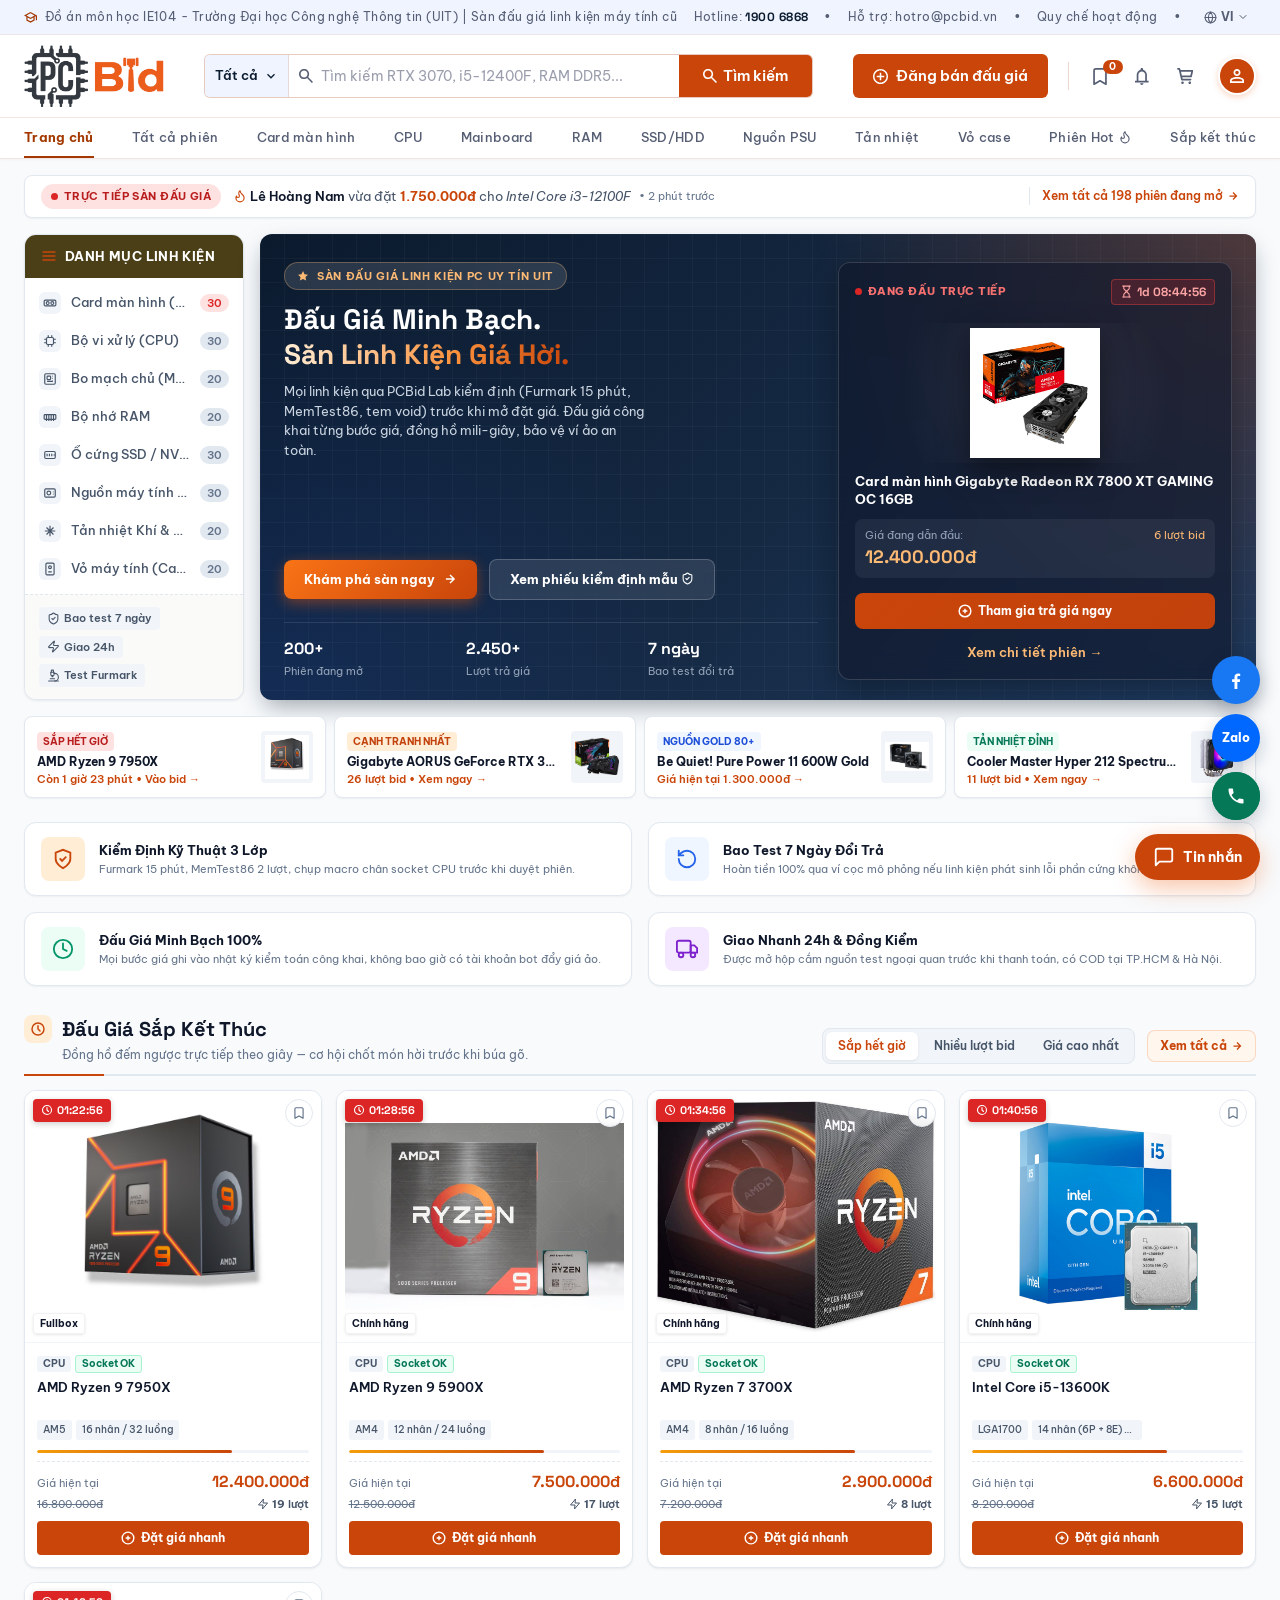
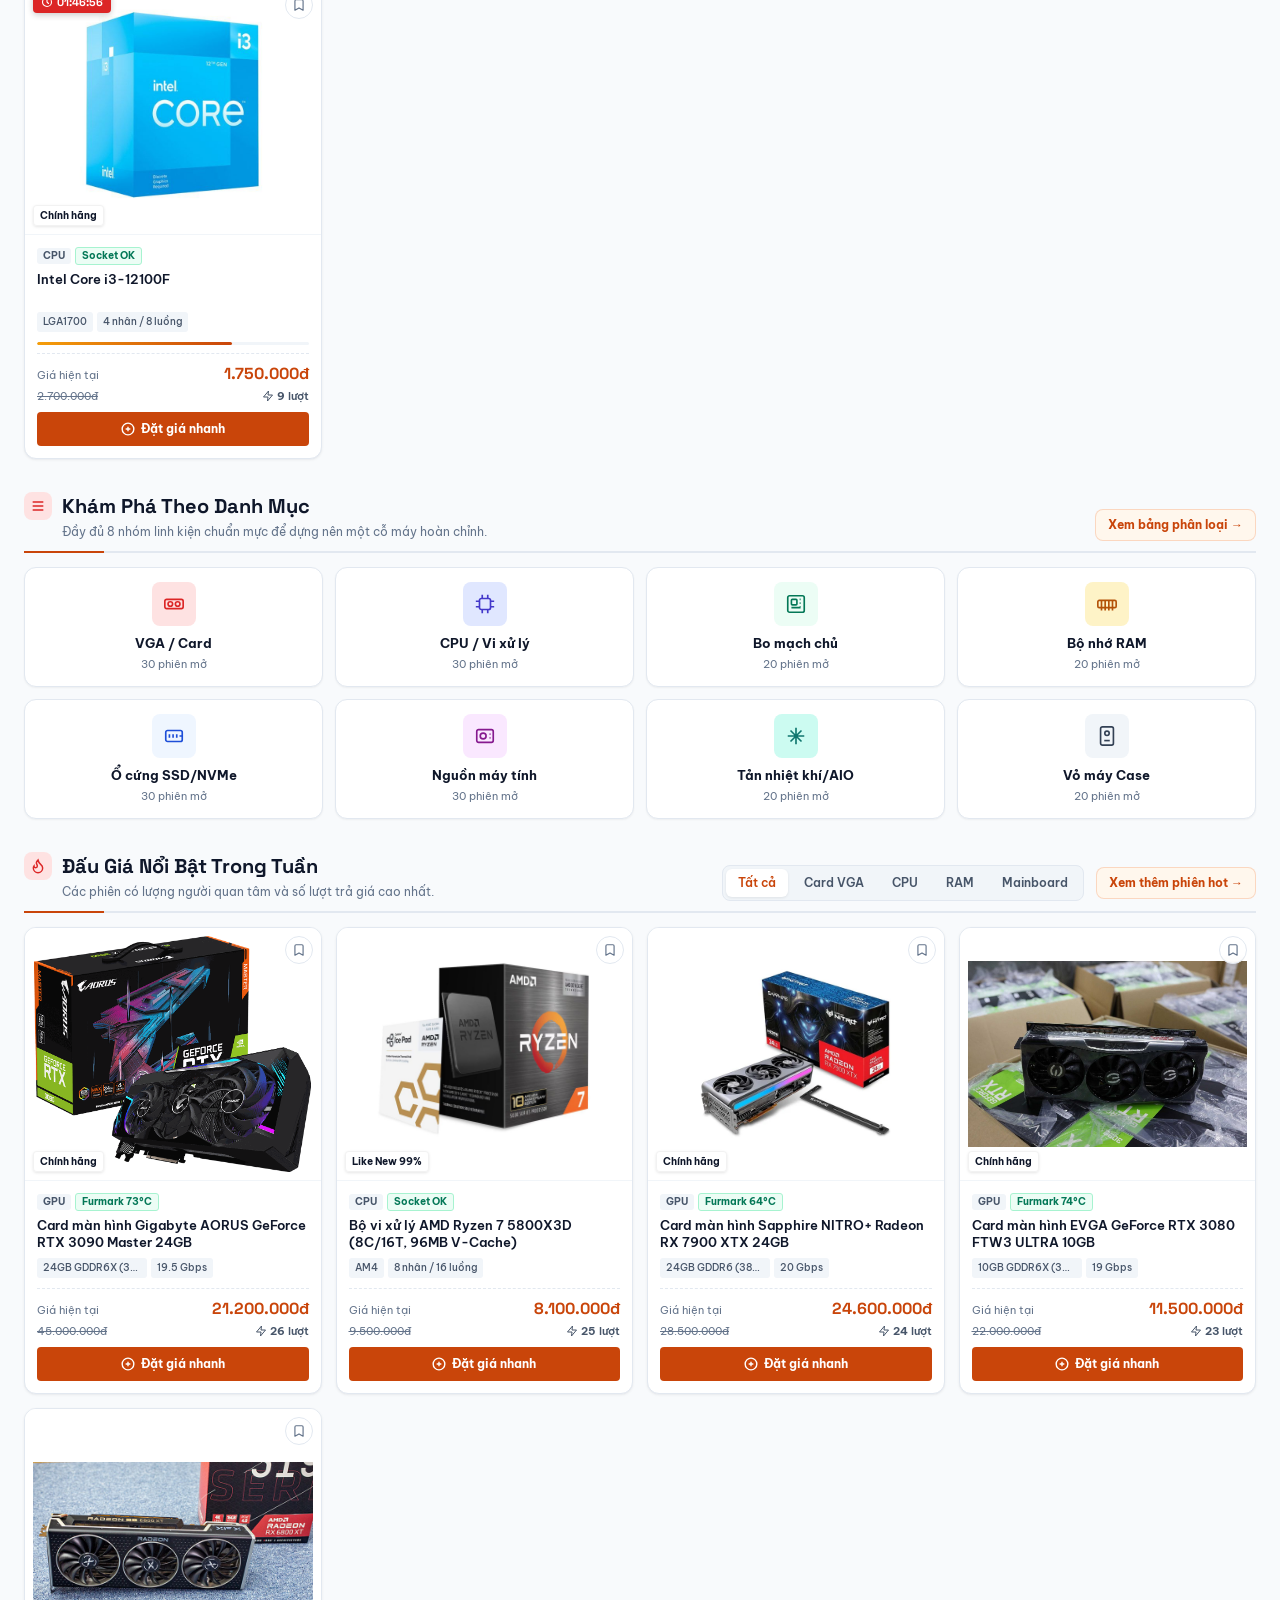
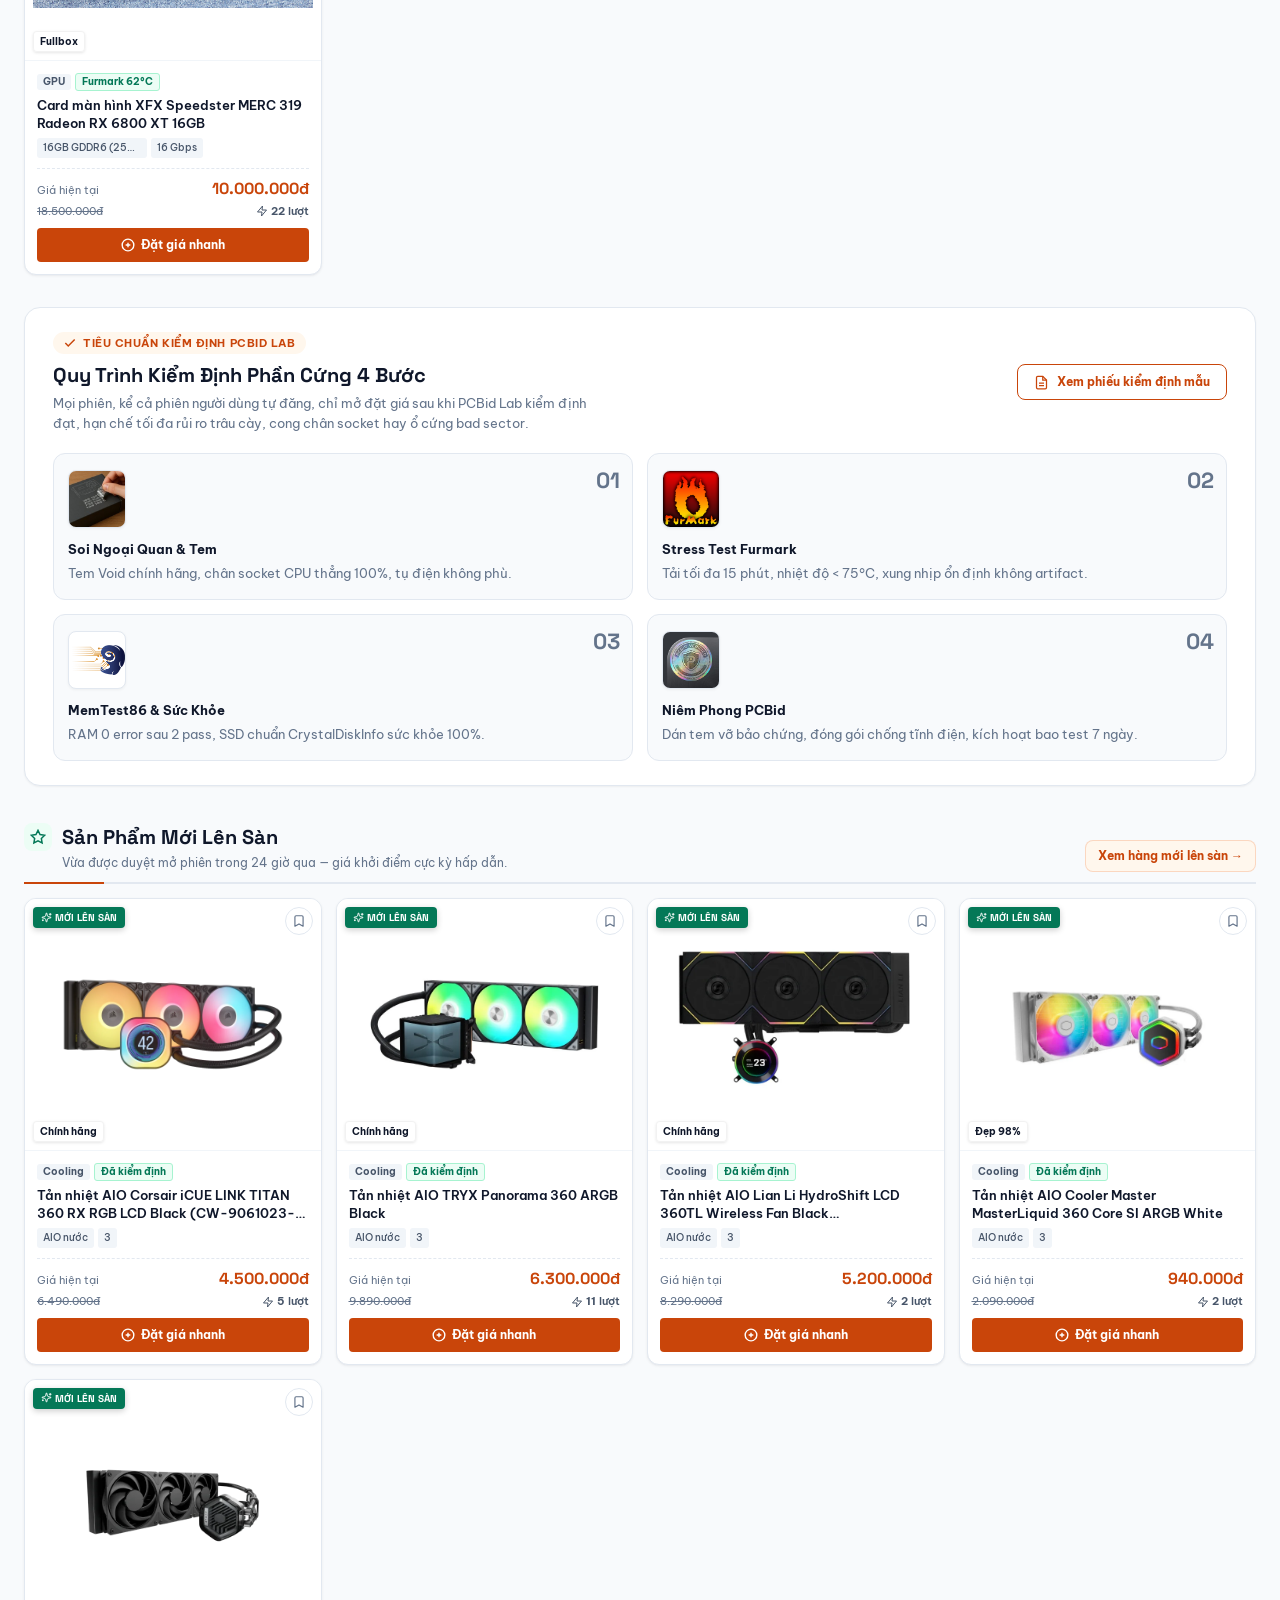
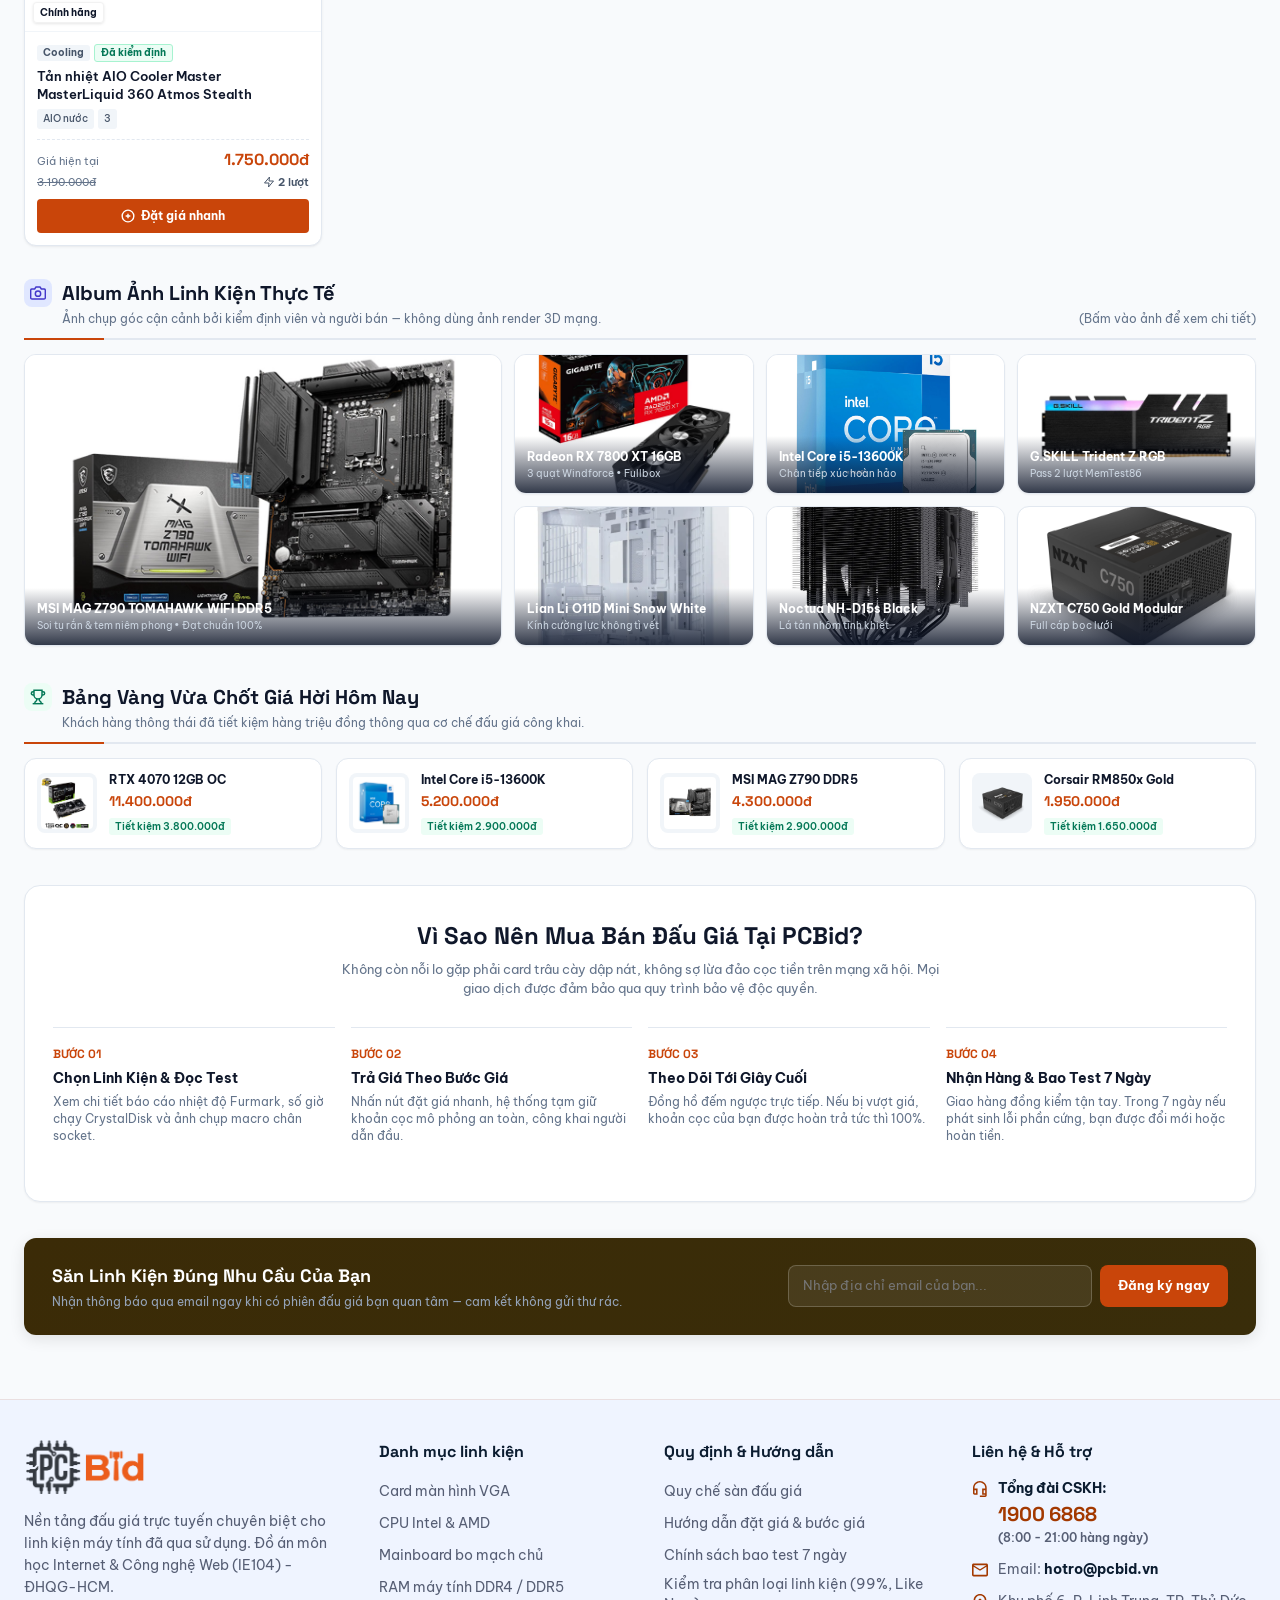
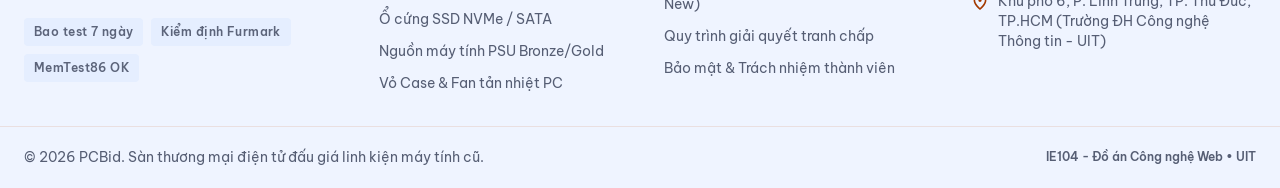
==== commit dd05d4c9: "fix: show the real number of open auctions on the homepage ticker link Claude-Session: https://claud" ====
--- a/index.html
+++ b/index.html
@@ -59,7 +59,7 @@
           </div>
         </div>
         <a href="products.html" class="pcb-ticker__link">
-          <span>Xem tất cả 200 phiên đang mở</span>
+          <span id="pcb-open-count-link">Xem tất cả phiên đang mở</span>
           <svg width="12" height="12" viewBox="0 0 24 24" fill="none" stroke="currentColor" stroke-width="2.5">
             <path d="M5 12h14M12 5l7 7-7 7" />
           </svg>
--- a/css/style.css
+++ b/css/style.css
@@ -115,6 +115,13 @@
 .pcb-dialog__actions {
   display: flex;
   gap: 10px;
+}
+
+/* Hộp thoại ba lựa chọn trên màn hình hẹp: xếp dọc, nút chính ở trên cùng */
+@media (max-width: 480px) {
+  .pcb-dialog__actions:has(.pcb-dialog__btn--extra) {
+    flex-direction: column-reverse;
+  }
 }
 
 .pcb-dialog__btn {
@@ -2266,3 +2273,508 @@
   -webkit-mask-image: url('../images/icons/lucide/chevron-down.svg');
   mask-image: url('../images/icons/lucide/chevron-down.svg');
 }
+
+/* ==========================================================================
+   PHIẾU KIỂM ĐỊNH PCBID LAB (dùng chung: phiếu mẫu ở Trang chủ và phiếu của từng phiên)
+   ========================================================================== */
+.pcb-cert-card {
+  position: relative;
+  padding: 20px;
+  background: #ffffff;
+  border: 1px solid #d5dbe3;
+  border-radius: 8px;
+  box-shadow: inset 0 0 0 4px #f6f7f9;
+}
+
+/* Đầu phiếu: thông tin bên trái, con dấu tròn bên phải, căn giữa theo chiều dọc */
+.pcb-cert-card__head {
+  display: flex;
+  align-items: center;
+  justify-content: space-between;
+  gap: 16px;
+  padding-bottom: 14px;
+  margin-bottom: 4px;
+  border-bottom: 2px solid #0f172a;
+}
+
+.pcb-cert-card__org {
+  display: flex;
+  flex-direction: column;
+  gap: 4px;
+  min-width: 0;
+}
+
+.pcb-cert-card__eyebrow {
+  font-size: 11px;
+  font-weight: 700;
+  letter-spacing: 0.08em;
+  text-transform: uppercase;
+  color: #c9450a;
+}
+
+.pcb-cert-card__title {
+  margin: 0;
+  font-family: var(--font-family-heading);
+  font-size: 16px;
+  font-weight: 800;
+  line-height: 1.3;
+  text-transform: uppercase;
+  color: #0f172a;
+}
+
+.pcb-cert-card__code {
+  font-size: 12px;
+  color: #64748b;
+}
+
+.pcb-cert-card__code strong {
+  font-family: ui-monospace, SFMono-Regular, Menlo, monospace;
+  font-weight: 600;
+  color: #334155;
+  white-space: nowrap;
+}
+
+/* Con dấu tròn: viền đôi màu xanh, nội dung căn giữa tuyệt đối */
+.pcb-cert-card__stamp {
+  display: flex;
+  flex-direction: column;
+  flex-shrink: 0;
+  align-items: center;
+  justify-content: center;
+  width: 92px;
+  height: 92px;
+  color: #047857;
+  text-align: center;
+  background-color: #ecfdf5;
+  border: 2px solid #059669;
+  border-radius: 50%;
+  box-shadow: 0 0 0 3px #ffffff, 0 0 0 5px #a7f3d0;
+  transform: rotate(-8deg);
+}
+
+.pcb-cert-card__stamp-top,
+.pcb-cert-card__stamp-bottom {
+  font-size: 9px;
+  font-weight: 800;
+  line-height: 1.2;
+  letter-spacing: 0.08em;
+  text-transform: uppercase;
+  white-space: nowrap;
+}
+
+.pcb-cert-card__stamp-grade {
+  font-family: var(--font-family-heading);
+  font-size: 30px;
+  font-weight: 800;
+  line-height: 1;
+  margin: 2px 0;
+}
+
+/* Danh sách kết quả: nhãn bên trái, giá trị bên phải */
+.pcb-cert-list {
+  margin: 0 0 12px;
+}
+
+.pcb-cert-list__row {
+  display: grid;
+  grid-template-columns: 42% minmax(0, 1fr);
+  gap: 12px;
+  padding: 10px 0;
+  font-size: 13px;
+  border-bottom: 1px solid #edf0f4;
+}
+
+.pcb-cert-list__row dt {
+  font-weight: 500;
+  color: #64748b;
+}
+
+.pcb-cert-list__row dd {
+  margin: 0;
+  font-weight: 700;
+  line-height: 1.45;
+  color: #0f172a;
+}
+
+.pcb-cert-list__good {
+  color: #047857 !important;
+}
+
+.pcb-cert-card__foot {
+  display: flex;
+  flex-wrap: wrap;
+  justify-content: space-between;
+  gap: 4px 16px;
+  padding-top: 10px;
+  font-size: 12px;
+  color: #64748b;
+  border-top: 1px dashed #cbd5e1;
+}
+
+.pcb-cert-card__foot strong {
+  color: #334155;
+}
+
+/* Điện thoại: nhãn nằm trên giá trị, con dấu nhỏ lại */
+@media (max-width: 480px) {
+  .pcb-cert-card {
+    padding: 16px;
+  }
+  .pcb-cert-card__title {
+    font-size: 14px;
+  }
+  .pcb-cert-card__stamp {
+    width: 82px;
+    height: 82px;
+  }
+  .pcb-cert-card__stamp-top,
+  .pcb-cert-card__stamp-bottom {
+    font-size: 8px;
+    letter-spacing: 0.04em;
+  }
+  .pcb-cert-card__stamp-grade {
+    font-size: 24px;
+  }
+  .pcb-cert-list__row {
+    grid-template-columns: 1fr;
+    gap: 2px;
+  }
+}
+
+
+/* ==========================================================================
+   Ô CHỌN TÙY BIẾN (custom-select.js): danh sách xổ xuống cùng phong cách PCBid
+   ========================================================================== */
+.pcb-select {
+  position: relative;
+  width: 100%;
+  min-width: 0;
+  /* Chiều rộng không phụ thuộc chữ bên trong: tên mẫu dài bị cắt "…" thay vì kéo giãn cả form */
+  contain: inline-size;
+}
+
+/* Thẻ <select> gốc: ẩn khỏi mắt nhưng vẫn nằm trong form để gửi dữ liệu và kiểm tra required.
+   Bộ chọn cụ thể hơn để không bị CSS của từng trang (VD: .pcb-form-select { width: 100% }) ghi đè */
+.pcb-select select.pcb-select__native {
+  position: absolute;
+  bottom: 0;
+  left: 0;
+  width: 1px;
+  min-width: 0;
+  height: 1px;
+  padding: 0;
+  margin: 0;
+  overflow: hidden;
+  border: 0;
+  opacity: 0;
+  pointer-events: none;
+}
+
+.pcb-select__trigger {
+  display: flex;
+  align-items: center;
+  justify-content: space-between;
+  gap: 8px;
+  width: 100%;
+  min-height: 42px;
+  padding: 10px 12px 10px 14px;
+  font: inherit;
+  font-size: 13px;
+  color: var(--color-text-main, #0f172a);
+  text-align: left;
+  cursor: pointer;
+  background: #ffffff;
+  border: 1.5px solid #cbd5e1;
+  border-radius: 6px;
+  transition: border-color 0.15s ease, box-shadow 0.15s ease;
+}
+
+.pcb-select__trigger:hover:not(:disabled) {
+  border-color: #94a3b8;
+}
+
+.pcb-select__trigger:focus-visible,
+.pcb-select--open .pcb-select__trigger {
+  border-color: var(--color-primary);
+  outline: none;
+  box-shadow: 0 0 0 3px rgba(201, 69, 10, 0.15);
+}
+
+.pcb-select__trigger:disabled {
+  color: #94a3b8;
+  cursor: not-allowed;
+  background: #f1f5f9;
+}
+
+.pcb-select__trigger--placeholder .pcb-select__value {
+  color: #64748b;
+}
+
+.pcb-select__value {
+  flex: 1;
+  min-width: 0;
+  overflow: hidden;
+  text-overflow: ellipsis;
+  white-space: nowrap;
+}
+
+.pcb-select__chevron {
+  flex-shrink: 0;
+  color: #64748b;
+  transition: transform 0.2s ease;
+}
+
+.pcb-select--open .pcb-select__chevron {
+  transform: rotate(180deg);
+}
+
+.pcb-select__list {
+  position: absolute;
+  top: calc(100% + 6px);
+  right: 0;
+  left: 0;
+  z-index: 50;
+  max-height: 280px;
+  margin: 0;
+  padding: 6px;
+  overflow-y: auto;
+  overscroll-behavior: contain;
+  list-style: none;
+  background: #ffffff;
+  border: 1px solid #e2e8f0;
+  border-radius: 10px;
+  outline: none;
+  box-shadow: 0 14px 32px rgba(11, 28, 48, 0.16);
+  animation: pcb-select-in 0.14s ease-out;
+}
+
+/* Gần đáy màn hình: danh sách mở lên phía trên nút */
+.pcb-select--up .pcb-select__list {
+  top: auto;
+  bottom: calc(100% + 6px);
+}
+
+@keyframes pcb-select-in {
+  from { opacity: 0; transform: translateY(-4px); }
+  to { opacity: 1; transform: translateY(0); }
+}
+
+.pcb-select__option {
+  display: flex;
+  align-items: center;
+  justify-content: space-between;
+  gap: 10px;
+  padding: 9px 10px;
+  font-size: 13px;
+  line-height: 1.4;
+  color: var(--color-text-main, #0f172a);
+  cursor: pointer;
+  border-radius: 7px;
+}
+
+.pcb-select__option--active,
+.pcb-select__option:hover {
+  background: #f1f5f9;
+}
+
+.pcb-select__option[aria-selected="true"] {
+  font-weight: 700;
+  color: var(--color-primary);
+  background: #fff4ed;
+}
+
+.pcb-select__option--placeholder {
+  color: #64748b;
+}
+
+.pcb-select__option[aria-disabled="true"] {
+  color: #94a3b8;
+  cursor: not-allowed;
+  background: none;
+}
+
+.pcb-select__check {
+  flex-shrink: 0;
+  visibility: hidden;
+}
+
+.pcb-select__option[aria-selected="true"] .pcb-select__check {
+  visibility: visible;
+}
+
+/* Điện thoại: dòng lựa chọn cao hơn để dễ chạm */
+@media (max-width: 720px) {
+  .pcb-select__trigger {
+    min-height: 46px;
+    font-size: 14px;
+  }
+
+  .pcb-select__option {
+    min-height: 44px;
+    font-size: 14px;
+  }
+
+  .pcb-select__list {
+    max-height: min(320px, 50vh);
+  }
+}
+
+@media (prefers-reduced-motion: reduce) {
+  .pcb-select__list {
+    animation: none;
+  }
+}
+
+/* ==========================================================================
+   CỤM NÚT LIÊN HỆ NỔI (Facebook / Zalo / Gọi điện) Ở GÓC PHẢI DƯỚI
+   ========================================================================== */
+.pcb-contact-float {
+  position: fixed;
+  right: 20px;
+  bottom: 20px;
+  z-index: 1400;
+  display: flex;
+  flex-direction: column;
+  gap: 10px;
+}
+
+/* Đã đăng nhập (có nút Tin nhắn): đẩy cụm nút lên phía trên nút Tin nhắn */
+body:has(.pcb-chat-launcher:not([hidden])) .pcb-contact-float {
+  bottom: 80px;
+}
+
+.pcb-contact-float__btn {
+  position: relative;
+  display: inline-flex;
+  align-items: center;
+  justify-content: center;
+  width: 48px;
+  height: 48px;
+  color: #ffffff;
+  text-decoration: none;
+  border-radius: 50%;
+  box-shadow: 0 6px 18px rgba(11, 28, 48, 0.22);
+  transition: transform 0.15s ease, box-shadow 0.2s ease;
+  -webkit-tap-highlight-color: transparent;
+}
+
+.pcb-contact-float__btn:focus-visible {
+  outline: 3px solid rgba(201, 69, 10, 0.4);
+  outline-offset: 3px;
+}
+
+.pcb-contact-float__btn--facebook {
+  background-color: #1877f2;
+}
+
+.pcb-contact-float__btn--zalo {
+  background-color: #0068ff;
+}
+
+.pcb-contact-float__btn--phone {
+  background-color: #047857;
+}
+
+/* Chữ "Zalo" thay cho logo */
+.pcb-contact-float__zalo {
+  font-size: 12px;
+  font-weight: 800;
+  letter-spacing: -0.2px;
+}
+
+/* Vòng sóng lan ra quanh nút gọi điện để thu hút sự chú ý */
+.pcb-contact-float__btn--phone::after {
+  position: absolute;
+  inset: 0;
+  content: '';
+  border: 2px solid #047857;
+  border-radius: 50%;
+  pointer-events: none;
+  animation: pcb-contact-ring 1.8s ease-out infinite;
+}
+
+@keyframes pcb-contact-ring {
+  0% {
+    opacity: 0.7;
+    transform: scale(1);
+  }
+
+  100% {
+    opacity: 0;
+    transform: scale(1.55);
+  }
+}
+
+/* Máy tính có chuột: nhấc nút lên và hiện nhãn bên trái khi rê chuột */
+@media (hover: hover) and (pointer: fine) {
+  .pcb-contact-float__btn:hover {
+    transform: translateY(-2px);
+    box-shadow: 0 10px 24px rgba(11, 28, 48, 0.28);
+  }
+
+  .pcb-contact-float__btn::before {
+    position: absolute;
+    top: 50%;
+    right: calc(100% + 10px);
+    padding: 5px 10px;
+    font-size: 12px;
+    font-weight: 600;
+    white-space: nowrap;
+    color: #ffffff;
+    content: attr(data-tooltip);
+    pointer-events: none;
+    background-color: rgba(11, 28, 48, 0.88);
+    border-radius: 6px;
+    opacity: 0;
+    transform: translate(4px, -50%);
+    transition: opacity 0.15s ease, transform 0.15s ease;
+  }
+
+  .pcb-contact-float__btn:hover::before,
+  .pcb-contact-float__btn:focus-visible::before {
+    opacity: 1;
+    transform: translate(0, -50%);
+  }
+}
+
+/* Điện thoại: nút nhỏ hơn, thẳng hàng với nút Tin nhắn để không che nội dung */
+@media (max-width: 480px) {
+  .pcb-contact-float {
+    right: 19px;
+    bottom: 16px;
+    gap: 8px;
+  }
+
+  body:has(.pcb-chat-launcher:not([hidden])) .pcb-contact-float {
+    bottom: 72px;
+  }
+
+  .pcb-contact-float__btn {
+    width: 38px;
+    height: 38px;
+    box-shadow: 0 4px 12px rgba(11, 28, 48, 0.2);
+  }
+
+  .pcb-contact-float__btn svg {
+    width: 17px;
+    height: 17px;
+  }
+
+  .pcb-contact-float__zalo {
+    font-size: 10px;
+  }
+}
+
+@media (prefers-reduced-motion: reduce) {
+  .pcb-contact-float__btn--phone::after {
+    animation: none;
+    opacity: 0;
+  }
+}
+
+/* In trang: ẩn cụm nút nổi */
+@media print {
+  .pcb-contact-float {
+    display: none;
+  }
+}
--- a/components/header/header.css
+++ b/components/header/header.css
@@ -158,6 +158,61 @@
   height: 100%;
   opacity: 0;
   cursor: pointer;
+}
+
+/* --------------------------------------------------------------------------
+   Ô CHỌN DANH MỤC TÙY BIẾN (custom-select.js) BÊN TRÁI Ô TÌM KIẾM
+   -------------------------------------------------------------------------- */
+.header__search-category--enhanced {
+  padding: 0;
+}
+
+.header__search-category--enhanced .header__search-category-text,
+.header__search-category--enhanced .header__search-arrow {
+  display: none;
+}
+
+/* Khối bao co theo độ dài chữ (không chiếm 100% như ô chọn trong form) */
+.header__category-select {
+  width: auto;
+  height: 100%;
+  contain: none;
+}
+
+.header__category-select .pcb-select__trigger {
+  gap: 6px;
+  height: 100%;
+  min-height: 0;
+  max-width: 190px;
+  padding: 0 10px;
+  font-family: "Be Vietnam Pro", sans-serif;
+  font-size: 13px;
+  font-weight: 600;
+  color: #0b1c30;
+  background: transparent;
+  border: none;
+  border-radius: 5px 0 0 5px;
+}
+
+.header__category-select .pcb-select__trigger:focus-visible,
+.header__category-select.pcb-select--open .pcb-select__trigger {
+  box-shadow: inset 0 0 0 2px rgba(201, 69, 10, 0.35);
+}
+
+.header__category-select .pcb-select__chevron {
+  width: 14px;
+  height: 14px;
+  color: #0b1c30;
+}
+
+/* Danh sách rộng hơn nút để hiện đủ tên danh mục */
+.header__category-select .pcb-select__list {
+  right: auto;
+  left: 0;
+  z-index: 1100;
+  width: max-content;
+  min-width: 220px;
+  max-width: calc(100vw - 32px);
 }
 
 /* Khung nhập liệu từ khóa: bắt đầu từ x=86px */
@@ -1452,3 +1507,11 @@
   font-size: 11px;
   color: #64748b;
 }
+
+/* Điện thoại: nút chọn danh mục gọn lại, tên dài bị cắt "…" để nhường chỗ cho ô nhập từ khóa */
+@media (max-width: 640px) {
+  .header__category-select .pcb-select__trigger {
+    max-width: 110px;
+    padding: 0 8px;
+  }
+}
--- a/css/home.css
+++ b/css/home.css
@@ -1148,13 +1148,23 @@
   transition: all 0.2s ease;
 }
 
-.pcb-card__watch:hover {
-  background: #ffffff;
-  color: var(--pcb-primary);
-  transform: scale(1.1);
-}
-
-.pcb-card__watch--active {
+/* Hiệu ứng rê chuột chỉ dành cho thiết bị có chuột: trên điện thoại không bị "dính" sau khi chạm */
+@media (hover: hover) {
+  .pcb-card__watch:hover {
+    background: #ffffff;
+    color: var(--pcb-primary);
+    transform: scale(1.1);
+  }
+}
+
+.pcb-card__watch:focus-visible {
+  outline: 2px solid var(--pcb-primary);
+  outline-offset: 2px;
+}
+
+/* Đã theo dõi: nền đỏ nhạt, icon bookmark tô đỏ đầy (kể cả khi rê chuột / vừa chạm) */
+.pcb-card__watch--active,
+.pcb-card__watch--active:hover {
   background: #fee2e2;
   border-color: #fca5a5;
   color: #dc2626;
@@ -1163,6 +1173,27 @@
 .pcb-card__watch svg {
   width: 14px;
   height: 14px;
+}
+
+.pcb-card__watch--active svg {
+  fill: currentColor;
+}
+
+/* Hiệu ứng nảy nhẹ ngay lúc bấm lưu theo dõi */
+.pcb-card__watch--pop svg {
+  animation: pcb-watch-pop 0.25s ease-out;
+}
+
+@keyframes pcb-watch-pop {
+  0% { transform: scale(0.7); }
+  70% { transform: scale(1.2); }
+  100% { transform: scale(1); }
+}
+
+@media (prefers-reduced-motion: reduce) {
+  .pcb-card__watch--pop svg {
+    animation: none;
+  }
 }
 
 /* Thân card */
@@ -1880,7 +1911,8 @@
   bottom: 0;
   background: rgba(15, 23, 42, 0.65);
   backdrop-filter: blur(4px);
-  z-index: 1000;
+  /* Nằm trên nút Tin nhắn (1500) và cụm nút liên hệ nổi (1400) */
+  z-index: 2600;
   display: flex;
   align-items: center;
   justify-content: center;
@@ -2062,172 +2094,24 @@
 /* ==========================================================================
    13. HỘP THOẠI XEM PHIẾU KIỂM ĐỊNH MẪU (INSPECTION CERTIFICATE MODAL)
    ========================================================================== */
+/* Phiếu kiểm định mẫu: dài hơn màn hình điện thoại thì cuộn bên trong hộp thoại,
+   thanh tiêu đề luôn nằm trên cùng (trước đây bị đẩy khuất khỏi mép trên màn hình) */
 .pcb-cert-modal {
+  display: flex;
+  flex-direction: column;
   max-width: 560px;
-}
-
-.pcb-cert-card {
-  position: relative;
-  padding: 20px;
-  background: #ffffff;
-  border: 1px solid #d5dbe3;
-  border-radius: var(--pcb-radius-sm);
-  box-shadow: inset 0 0 0 4px #f6f7f9;
-}
-
-/* Đầu phiếu: thông tin bên trái, con dấu tròn bên phải, căn giữa theo chiều dọc */
-.pcb-cert-card__head {
-  display: flex;
-  align-items: center;
-  justify-content: space-between;
-  gap: 16px;
-  padding-bottom: 14px;
-  margin-bottom: 4px;
-  border-bottom: 2px solid #0f172a;
-}
-
-.pcb-cert-card__org {
-  display: flex;
-  flex-direction: column;
-  gap: 4px;
-  min-width: 0;
-}
-
-.pcb-cert-card__eyebrow {
-  font-size: 11px;
-  font-weight: 700;
-  letter-spacing: 0.08em;
-  text-transform: uppercase;
-  color: #c9450a;
-}
-
-.pcb-cert-card__title {
-  margin: 0;
-  font-family: var(--pcb-font-heading);
-  font-size: 16px;
-  font-weight: 800;
-  line-height: 1.3;
-  text-transform: uppercase;
-  color: #0f172a;
-}
-
-.pcb-cert-card__code {
-  font-size: 12px;
-  color: #64748b;
-}
-
-.pcb-cert-card__code strong {
-  font-family: ui-monospace, SFMono-Regular, Menlo, monospace;
-  font-weight: 600;
-  color: #334155;
-  white-space: nowrap;
-}
-
-/* Con dấu tròn: viền đôi màu xanh, nội dung căn giữa tuyệt đối */
-.pcb-cert-card__stamp {
-  display: flex;
-  flex-direction: column;
+  max-height: calc(100vh - 32px);
+  max-height: calc(100dvh - 32px);
+}
+
+.pcb-cert-modal .pcb-modal__head {
   flex-shrink: 0;
-  align-items: center;
-  justify-content: center;
-  width: 92px;
-  height: 92px;
-  color: #047857;
-  text-align: center;
-  background-color: #ecfdf5;
-  border: 2px solid #059669;
-  border-radius: 50%;
-  box-shadow: 0 0 0 3px #ffffff, 0 0 0 5px #a7f3d0;
-  transform: rotate(-8deg);
-}
-
-.pcb-cert-card__stamp-top,
-.pcb-cert-card__stamp-bottom {
-  font-size: 9px;
-  font-weight: 800;
-  line-height: 1.2;
-  letter-spacing: 0.08em;
-  text-transform: uppercase;
-  white-space: nowrap;
-}
-
-.pcb-cert-card__stamp-grade {
-  font-family: var(--pcb-font-heading);
-  font-size: 30px;
-  font-weight: 800;
-  line-height: 1;
-  margin: 2px 0;
-}
-
-/* Danh sách kết quả: nhãn bên trái, giá trị bên phải */
-.pcb-cert-list {
-  margin: 0 0 12px;
-}
-
-.pcb-cert-list__row {
-  display: grid;
-  grid-template-columns: 42% minmax(0, 1fr);
-  gap: 12px;
-  padding: 10px 0;
-  font-size: 13px;
-  border-bottom: 1px solid #edf0f4;
-}
-
-.pcb-cert-list__row dt {
-  font-weight: 500;
-  color: #64748b;
-}
-
-.pcb-cert-list__row dd {
-  margin: 0;
-  font-weight: 700;
-  line-height: 1.45;
-  color: #0f172a;
-}
-
-.pcb-cert-list__good {
-  color: #047857 !important;
-}
-
-.pcb-cert-card__foot {
-  display: flex;
-  flex-wrap: wrap;
-  justify-content: space-between;
-  gap: 4px 16px;
-  padding-top: 10px;
-  font-size: 12px;
-  color: #64748b;
-  border-top: 1px dashed #cbd5e1;
-}
-
-.pcb-cert-card__foot strong {
-  color: #334155;
-}
-
-/* Điện thoại: nhãn nằm trên giá trị, con dấu nhỏ lại */
-@media (max-width: 480px) {
-  .pcb-cert-card {
-    padding: 16px;
-  }
-  .pcb-cert-card__title {
-    font-size: 14px;
-  }
-  .pcb-cert-card__stamp {
-    width: 82px;
-    height: 82px;
-  }
-  .pcb-cert-card__stamp-top,
-  .pcb-cert-card__stamp-bottom {
-    font-size: 8px;
-    letter-spacing: 0.04em;
-  }
-  .pcb-cert-card__stamp-grade {
-    font-size: 24px;
-  }
-  .pcb-cert-list__row {
-    grid-template-columns: 1fr;
-    gap: 2px;
-  }
+}
+
+.pcb-cert-modal .pcb-modal__body {
+  min-height: 0;
+  overflow-y: auto;
+  overscroll-behavior: contain;
 }
 
 /* ==========================================================================
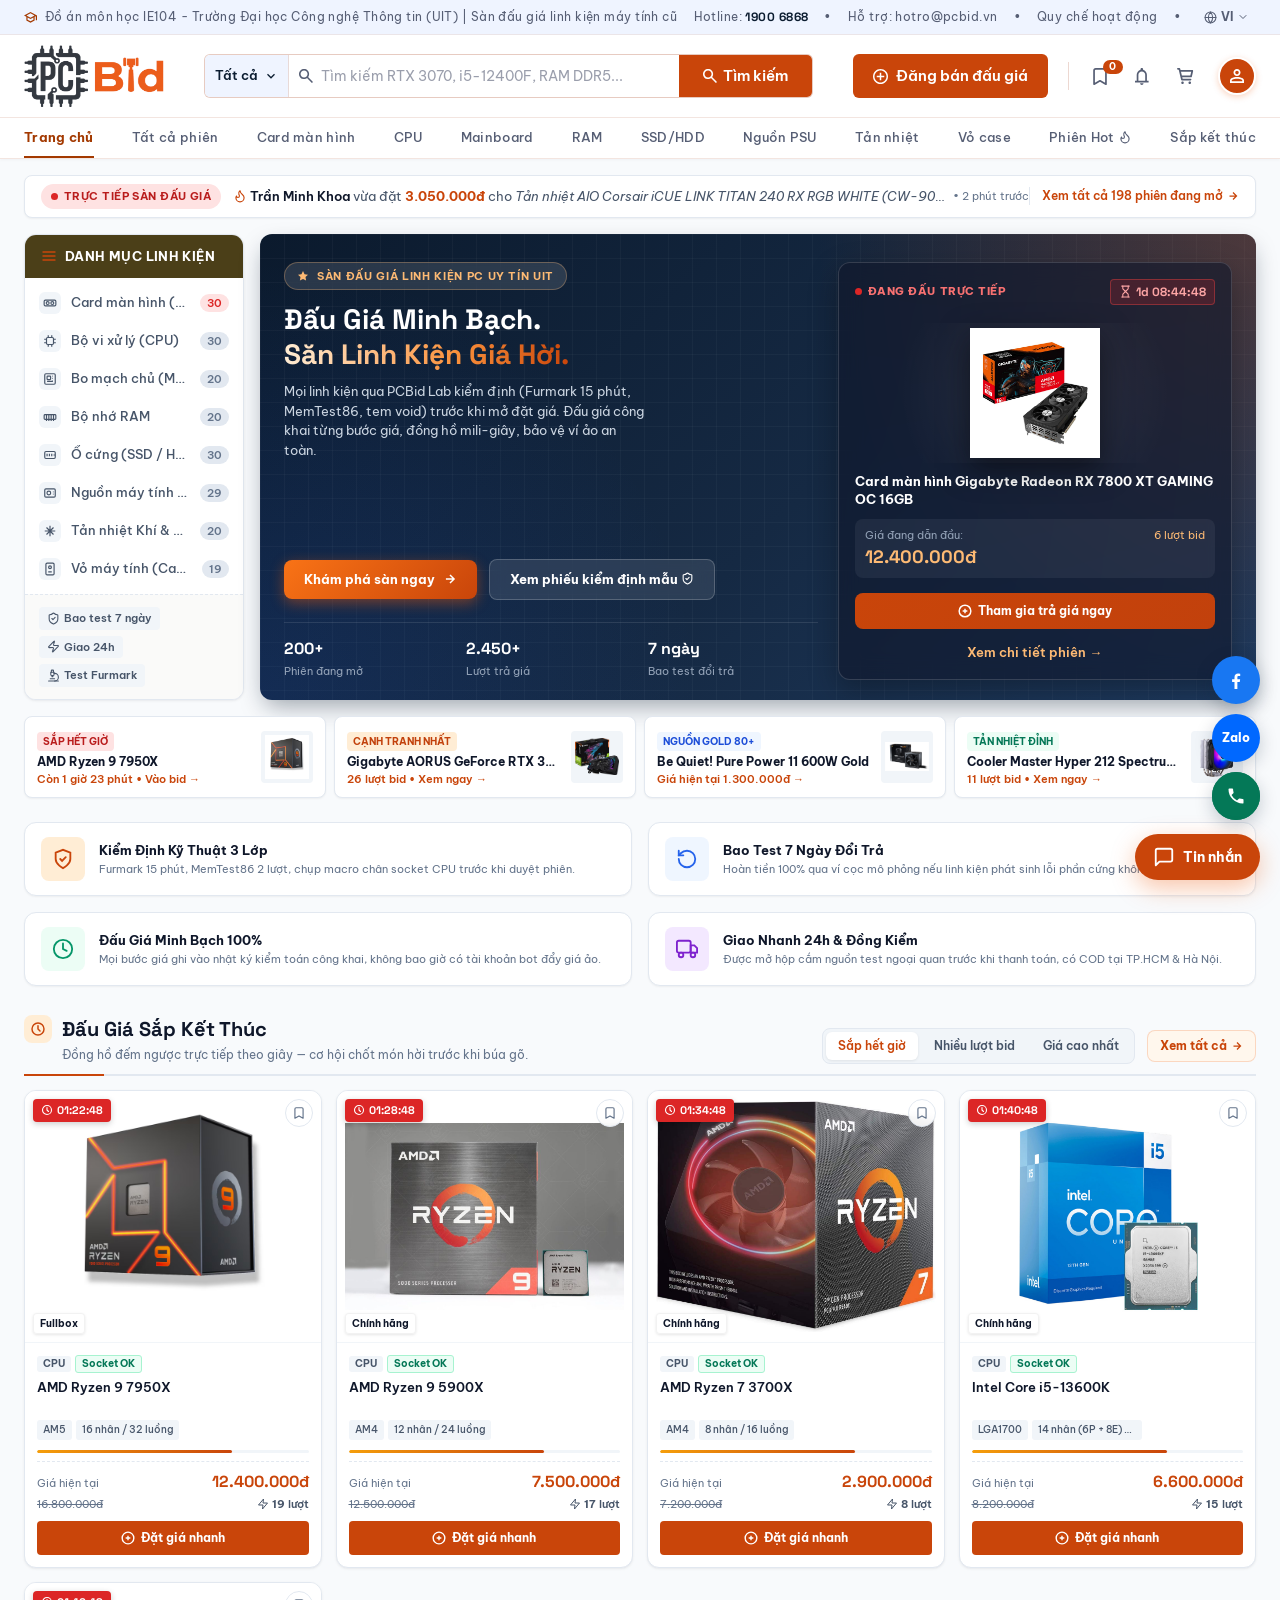
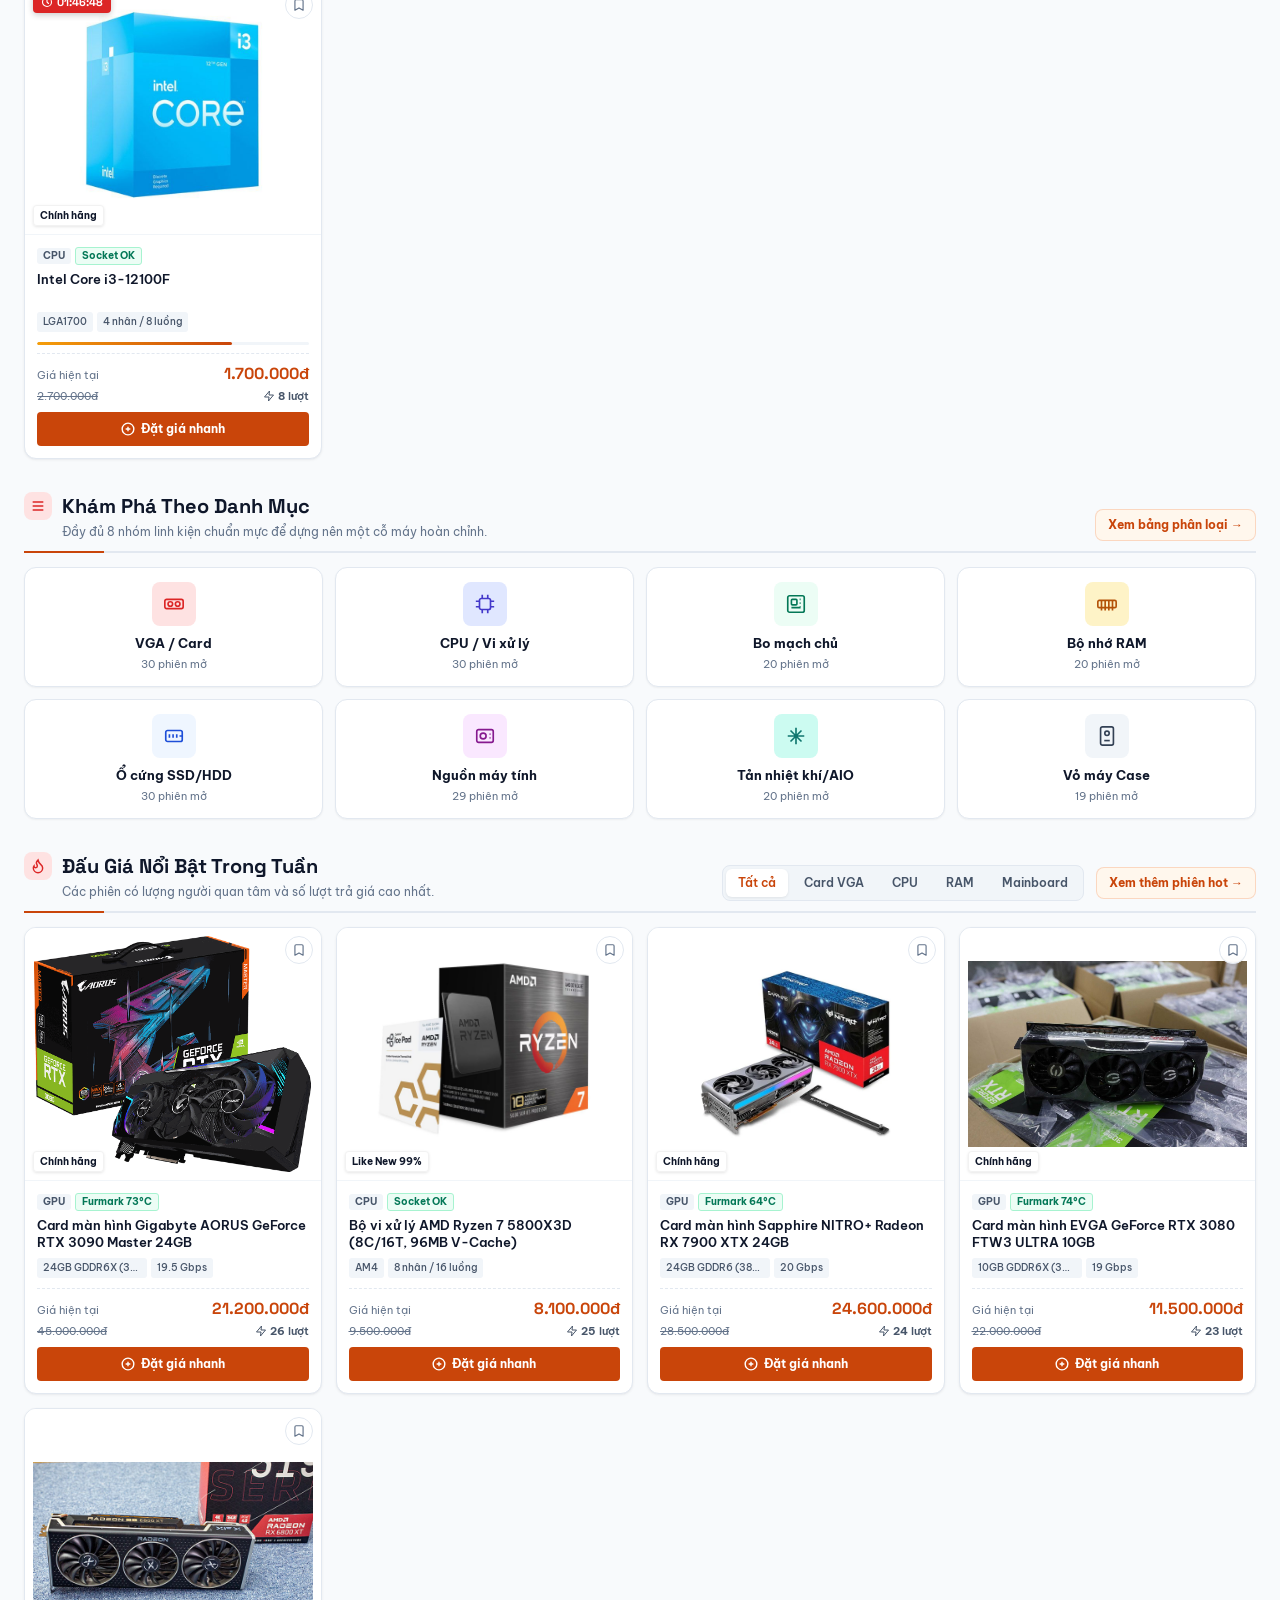
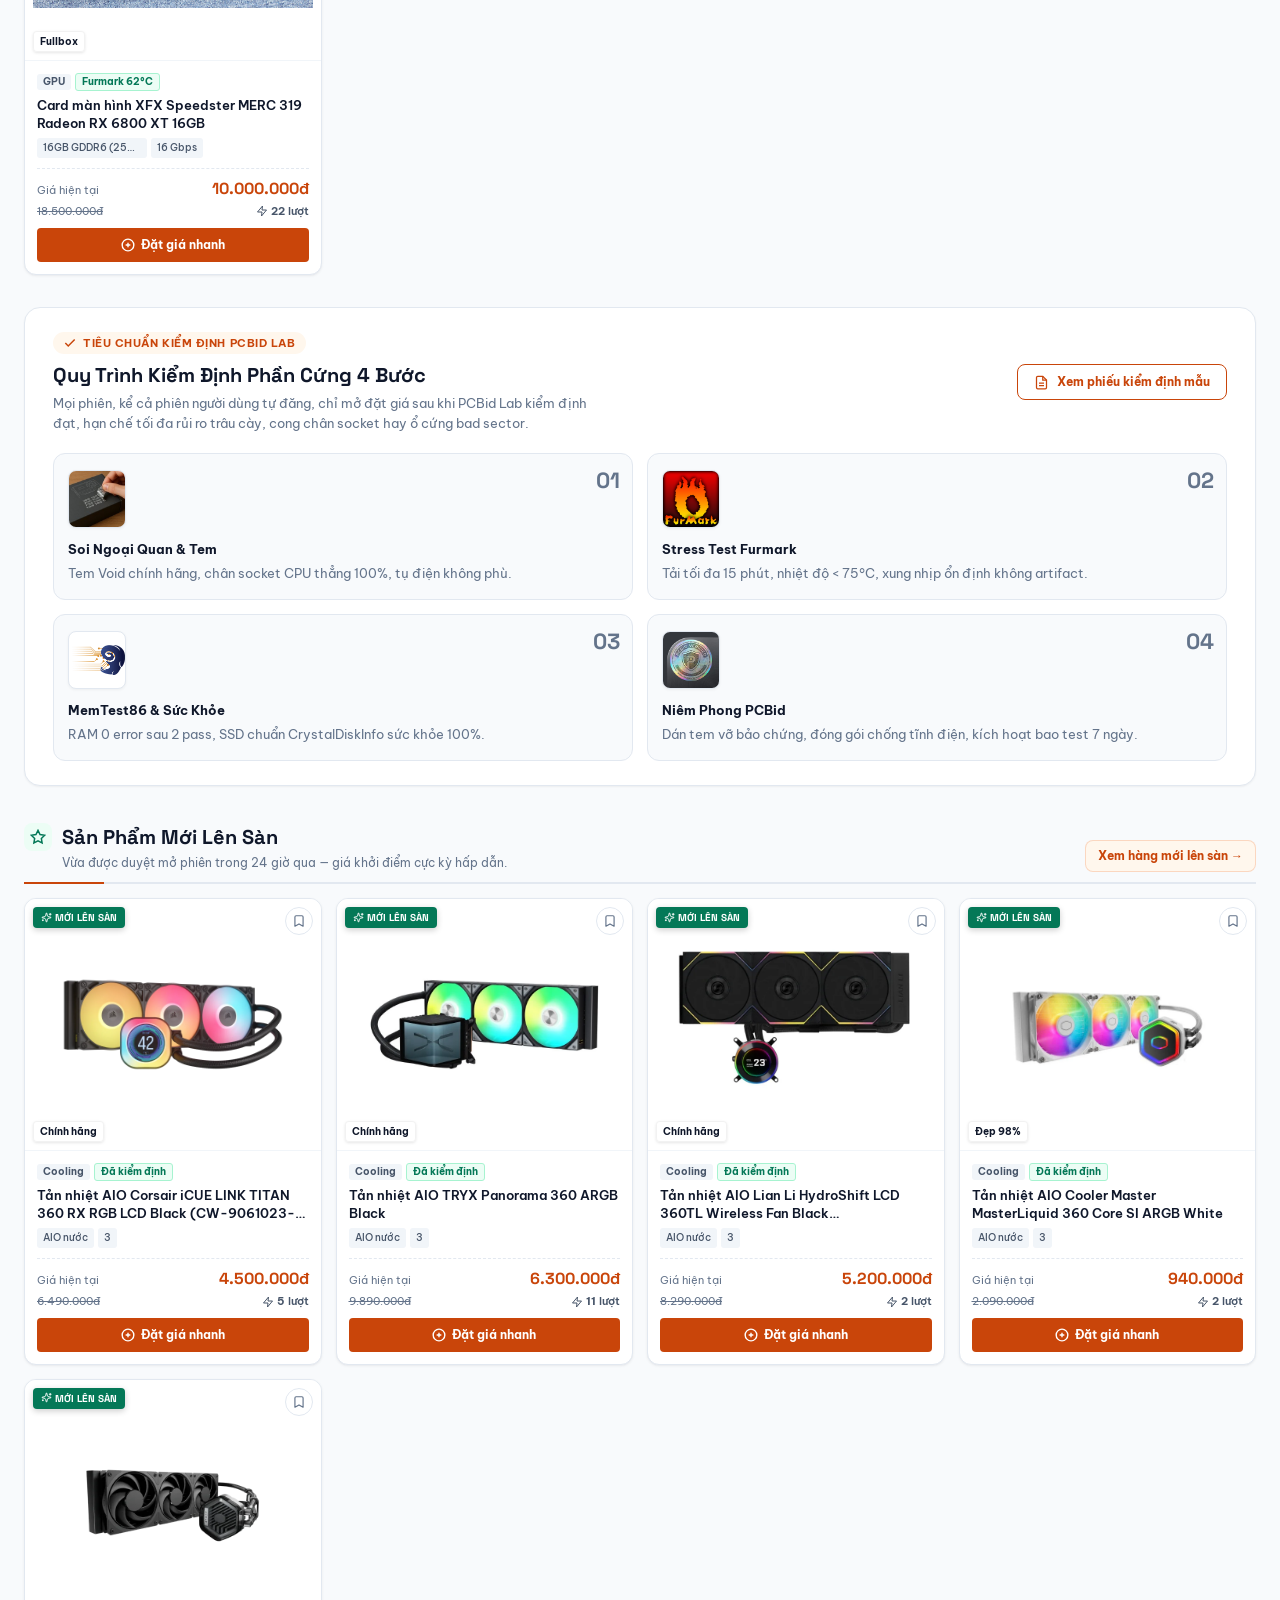
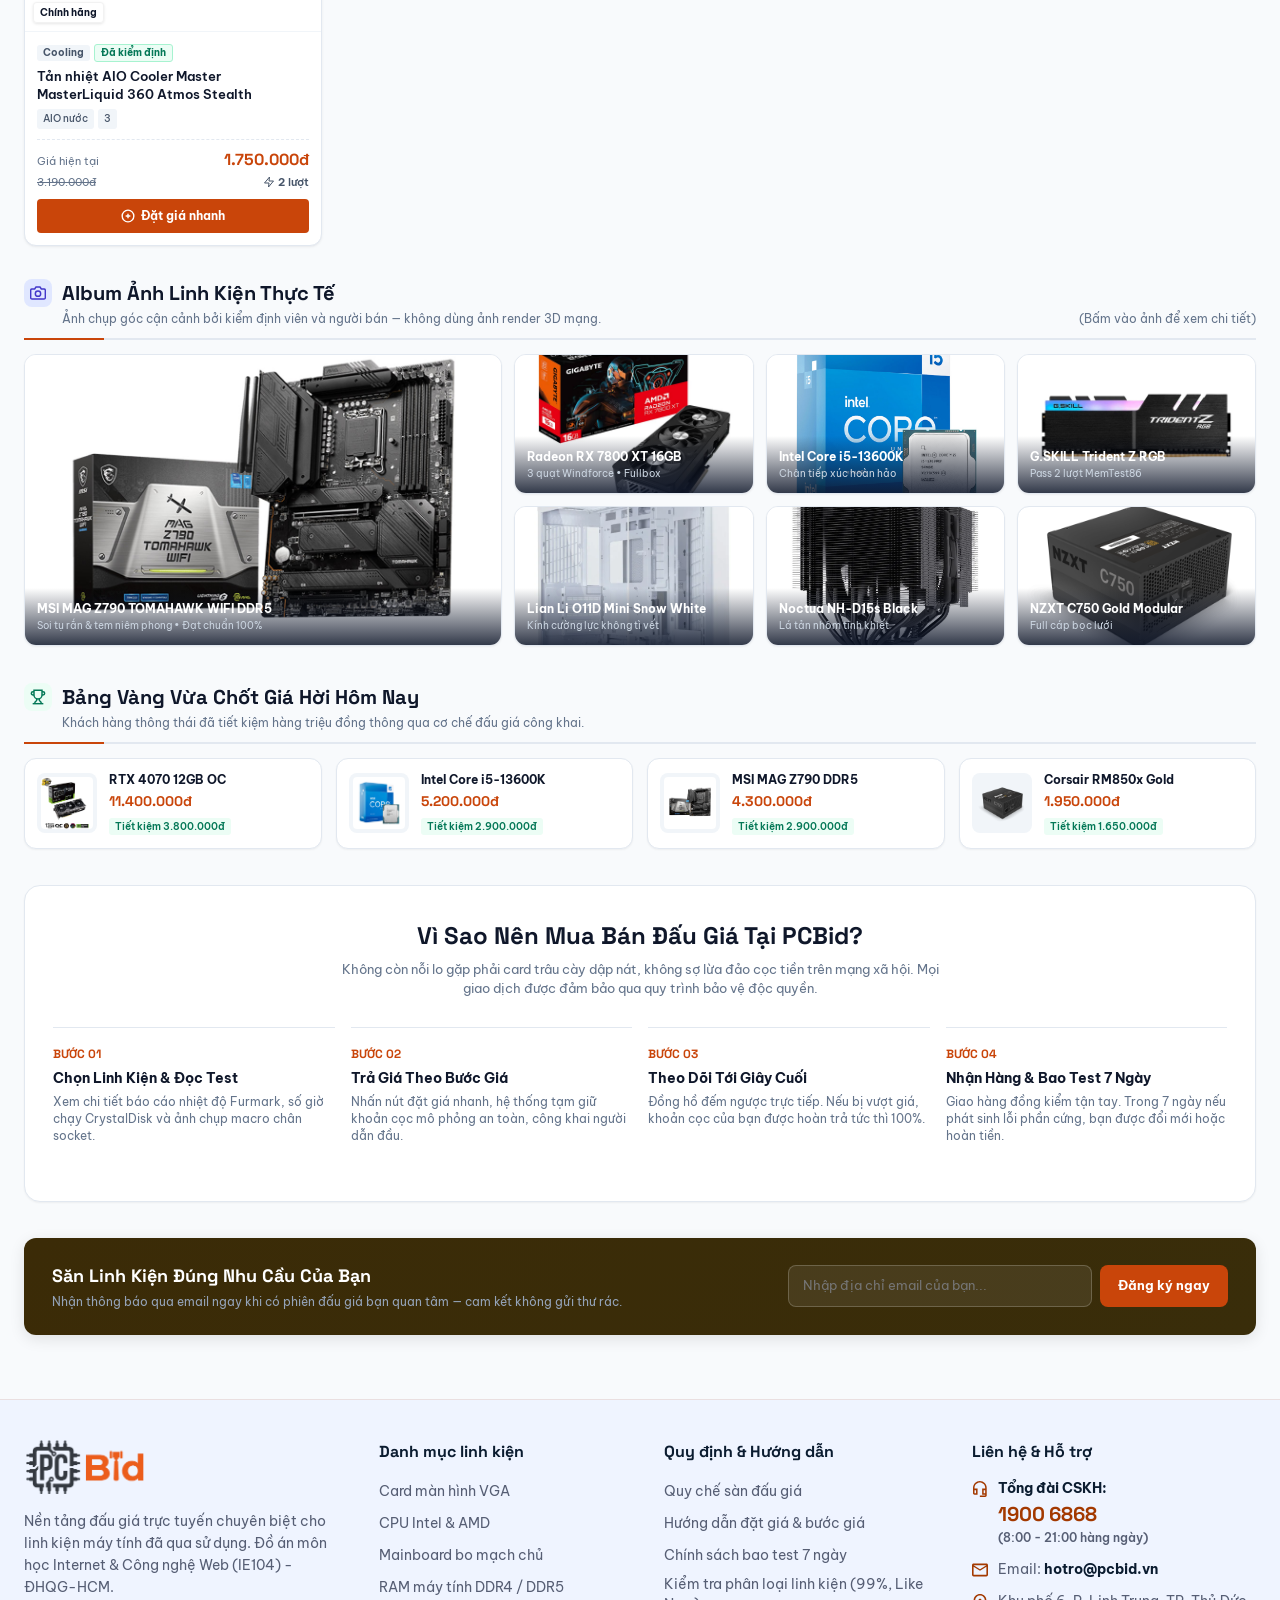
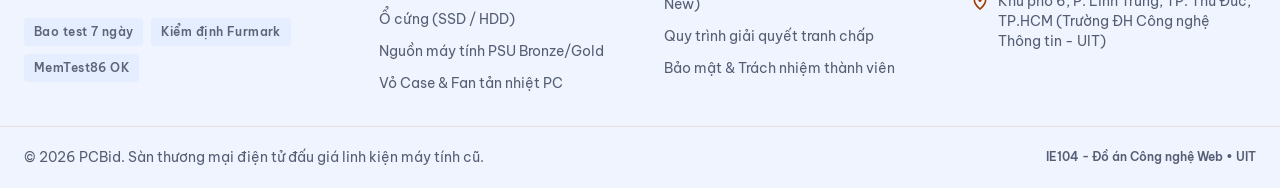
==== commit 2cbd11d3: "fix: link storage category to the storage filter and show live per-category counts on the homepage C" ====
--- a/index.html
+++ b/index.html
@@ -93,7 +93,7 @@
                   </svg>
                 </span>
                 <span class="hero-v2__cat-name">Card màn hình (GPU)</span>
-                <span class="hero-v2__cat-count">30</span>
+                <span class="hero-v2__cat-count" data-cat-count="vga">30</span>
               </a>
             </li>
             <li class="hero-v2__cat-item">
@@ -105,7 +105,7 @@
                   </svg>
                 </span>
                 <span class="hero-v2__cat-name">Bộ vi xử lý (CPU)</span>
-                <span class="hero-v2__cat-count">30</span>
+                <span class="hero-v2__cat-count" data-cat-count="cpu">30</span>
               </a>
             </li>
             <li class="hero-v2__cat-item">
@@ -118,7 +118,7 @@
                   </svg>
                 </span>
                 <span class="hero-v2__cat-name">Bo mạch chủ (Mainboard)</span>
-                <span class="hero-v2__cat-count">20</span>
+                <span class="hero-v2__cat-count" data-cat-count="mainboard">20</span>
               </a>
             </li>
             <li class="hero-v2__cat-item">
@@ -130,19 +130,19 @@
                   </svg>
                 </span>
                 <span class="hero-v2__cat-name">Bộ nhớ RAM</span>
-                <span class="hero-v2__cat-count">20</span>
+                <span class="hero-v2__cat-count" data-cat-count="ram">20</span>
               </a>
             </li>
             <li class="hero-v2__cat-item">
-              <a href="products.html?category=ssd" class="hero-v2__cat-link">
+              <a href="products.html?category=storage" class="hero-v2__cat-link">
                 <span class="hero-v2__cat-icon">
                   <svg viewBox="0 0 24 24" fill="none" stroke="currentColor" stroke-width="2">
                     <rect x="3" y="6" width="18" height="12" rx="2" />
                     <path d="M7 10v4M11 10v4M15 10v4M18 12h3" />
                   </svg>
                 </span>
-                <span class="hero-v2__cat-name">Ổ cứng SSD / NVMe</span>
-                <span class="hero-v2__cat-count">30</span>
+                <span class="hero-v2__cat-name">Ổ cứng (SSD / HDD)</span>
+                <span class="hero-v2__cat-count" data-cat-count="storage">30</span>
               </a>
             </li>
             <li class="hero-v2__cat-item">
@@ -155,7 +155,7 @@
                   </svg>
                 </span>
                 <span class="hero-v2__cat-name">Nguồn máy tính (PSU)</span>
-                <span class="hero-v2__cat-count">30</span>
+                <span class="hero-v2__cat-count" data-cat-count="psu">30</span>
               </a>
             </li>
             <li class="hero-v2__cat-item">
@@ -166,7 +166,7 @@
                   </svg>
                 </span>
                 <span class="hero-v2__cat-name">Tản nhiệt Khí &amp; AIO</span>
-                <span class="hero-v2__cat-count">20</span>
+                <span class="hero-v2__cat-count" data-cat-count="cooling">20</span>
               </a>
             </li>
             <li class="hero-v2__cat-item">
@@ -179,7 +179,7 @@
                   </svg>
                 </span>
                 <span class="hero-v2__cat-name">Vỏ máy tính (Case)</span>
-                <span class="hero-v2__cat-count">20</span>
+                <span class="hero-v2__cat-count" data-cat-count="case">20</span>
               </a>
             </li>
           </ul>
@@ -457,7 +457,7 @@
               </svg>
             </span>
             <span class="pcb-cat-tile__name">VGA / Card</span>
-            <span class="pcb-cat-tile__count">30 phiên mở</span>
+            <span class="pcb-cat-tile__count" data-cat-count="vga">30 phiên mở</span>
           </a>
 
           <a href="products.html?category=cpu" class="pcb-cat-tile">
@@ -468,7 +468,7 @@
               </svg>
             </span>
             <span class="pcb-cat-tile__name">CPU / Vi xử lý</span>
-            <span class="pcb-cat-tile__count">30 phiên mở</span>
+            <span class="pcb-cat-tile__count" data-cat-count="cpu">30 phiên mở</span>
           </a>
 
           <a href="products.html?category=mainboard" class="pcb-cat-tile">
@@ -480,7 +480,7 @@
               </svg>
             </span>
             <span class="pcb-cat-tile__name">Bo mạch chủ</span>
-            <span class="pcb-cat-tile__count">20 phiên mở</span>
+            <span class="pcb-cat-tile__count" data-cat-count="mainboard">20 phiên mở</span>
           </a>
 
           <a href="products.html?category=ram" class="pcb-cat-tile">
@@ -491,18 +491,18 @@
               </svg>
             </span>
             <span class="pcb-cat-tile__name">Bộ nhớ RAM</span>
-            <span class="pcb-cat-tile__count">20 phiên mở</span>
-          </a>
-
-          <a href="products.html?category=ssd" class="pcb-cat-tile">
+            <span class="pcb-cat-tile__count" data-cat-count="ram">20 phiên mở</span>
+          </a>
+
+          <a href="products.html?category=storage" class="pcb-cat-tile">
             <span class="pcb-cat-tile__icon pcb-cat-tile__icon--ssd">
               <svg viewBox="0 0 24 24" fill="none" stroke="currentColor" stroke-width="1.8">
                 <rect x="3" y="6" width="18" height="12" rx="2" />
                 <path d="M7 10v4M11 10v4M15 10v4M18 12h3" />
               </svg>
             </span>
-            <span class="pcb-cat-tile__name">Ổ cứng SSD/NVMe</span>
-            <span class="pcb-cat-tile__count">30 phiên mở</span>
+            <span class="pcb-cat-tile__name">Ổ cứng SSD/HDD</span>
+            <span class="pcb-cat-tile__count" data-cat-count="storage">30 phiên mở</span>
           </a>
 
           <a href="products.html?category=psu" class="pcb-cat-tile">
@@ -514,7 +514,7 @@
               </svg>
             </span>
             <span class="pcb-cat-tile__name">Nguồn máy tính</span>
-            <span class="pcb-cat-tile__count">30 phiên mở</span>
+            <span class="pcb-cat-tile__count" data-cat-count="psu">30 phiên mở</span>
           </a>
 
           <a href="products.html?category=cooling" class="pcb-cat-tile">
@@ -524,7 +524,7 @@
               </svg>
             </span>
             <span class="pcb-cat-tile__name">Tản nhiệt khí/AIO</span>
-            <span class="pcb-cat-tile__count">20 phiên mở</span>
+            <span class="pcb-cat-tile__count" data-cat-count="cooling">20 phiên mở</span>
           </a>
 
           <a href="products.html?category=case" class="pcb-cat-tile">
@@ -536,7 +536,7 @@
               </svg>
             </span>
             <span class="pcb-cat-tile__name">Vỏ máy Case</span>
-            <span class="pcb-cat-tile__count">20 phiên mở</span>
+            <span class="pcb-cat-tile__count" data-cat-count="case">20 phiên mở</span>
           </a>
         </div>
       </section>
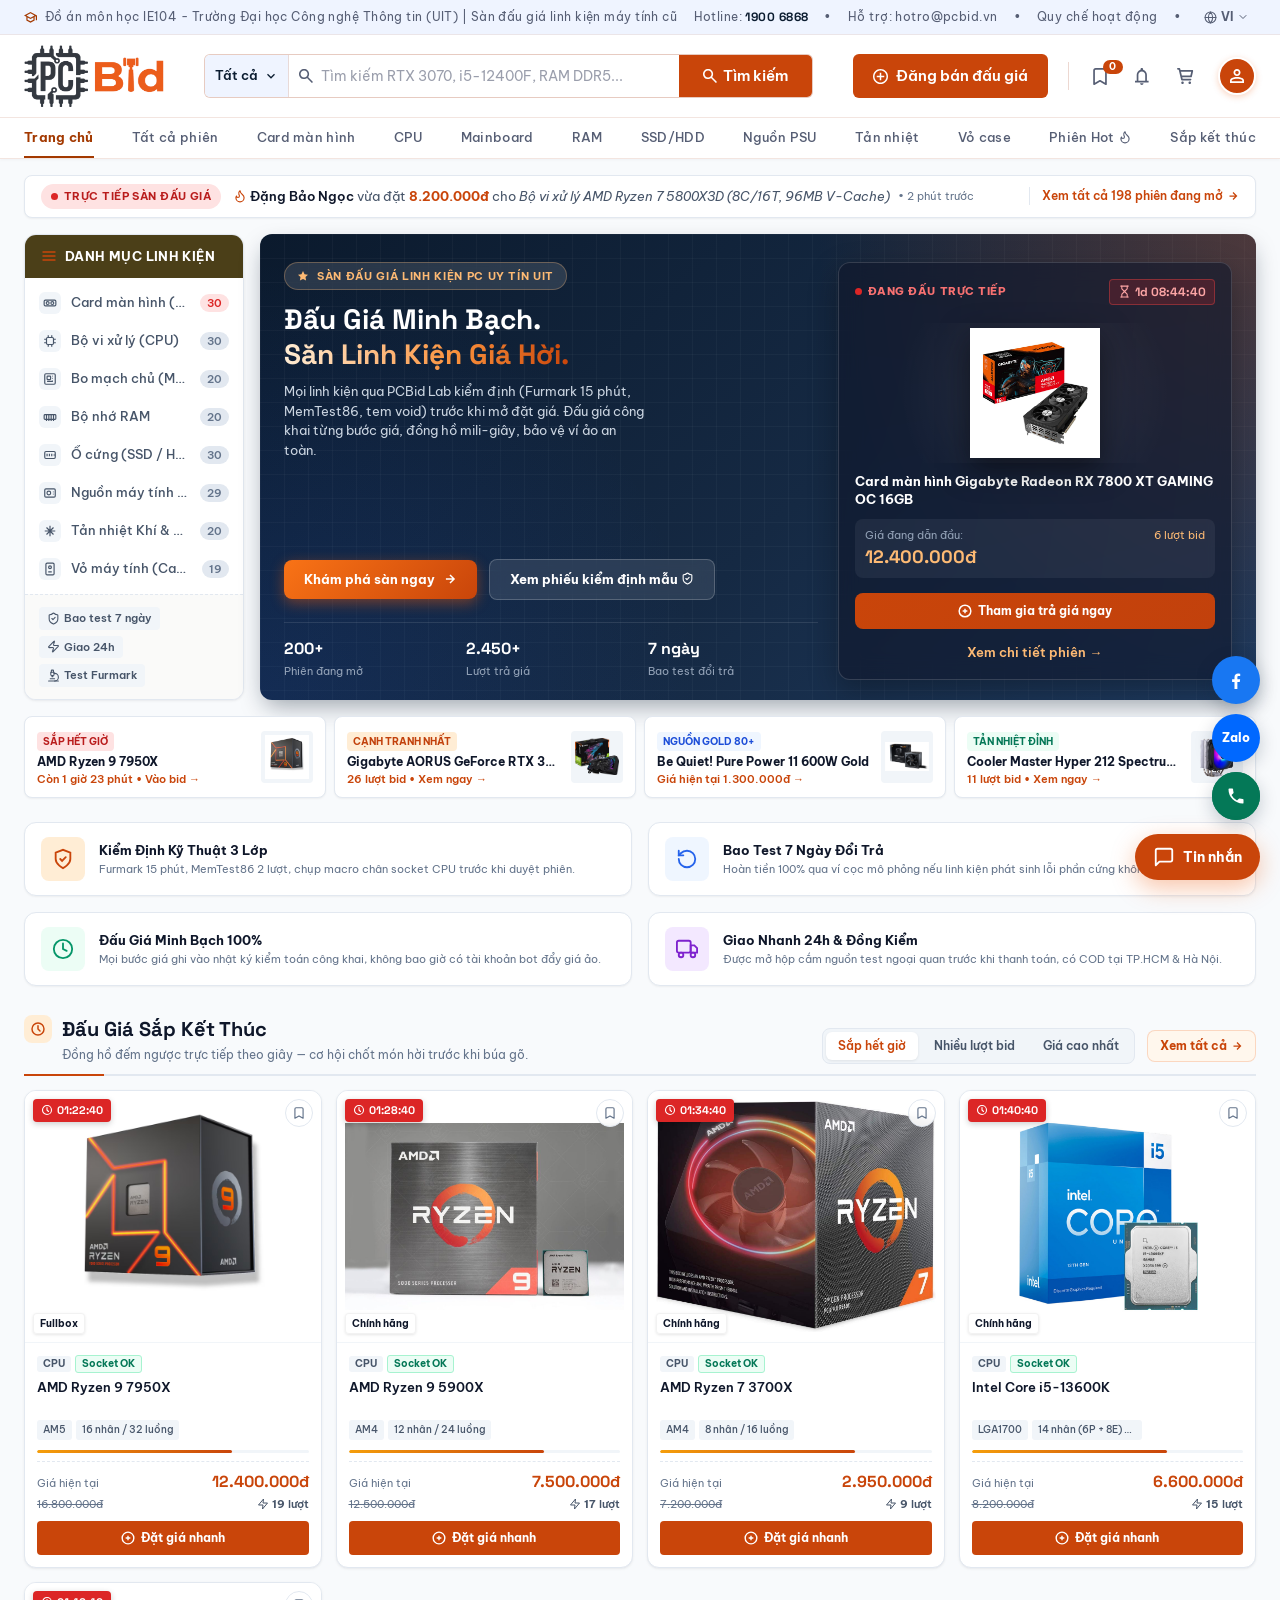
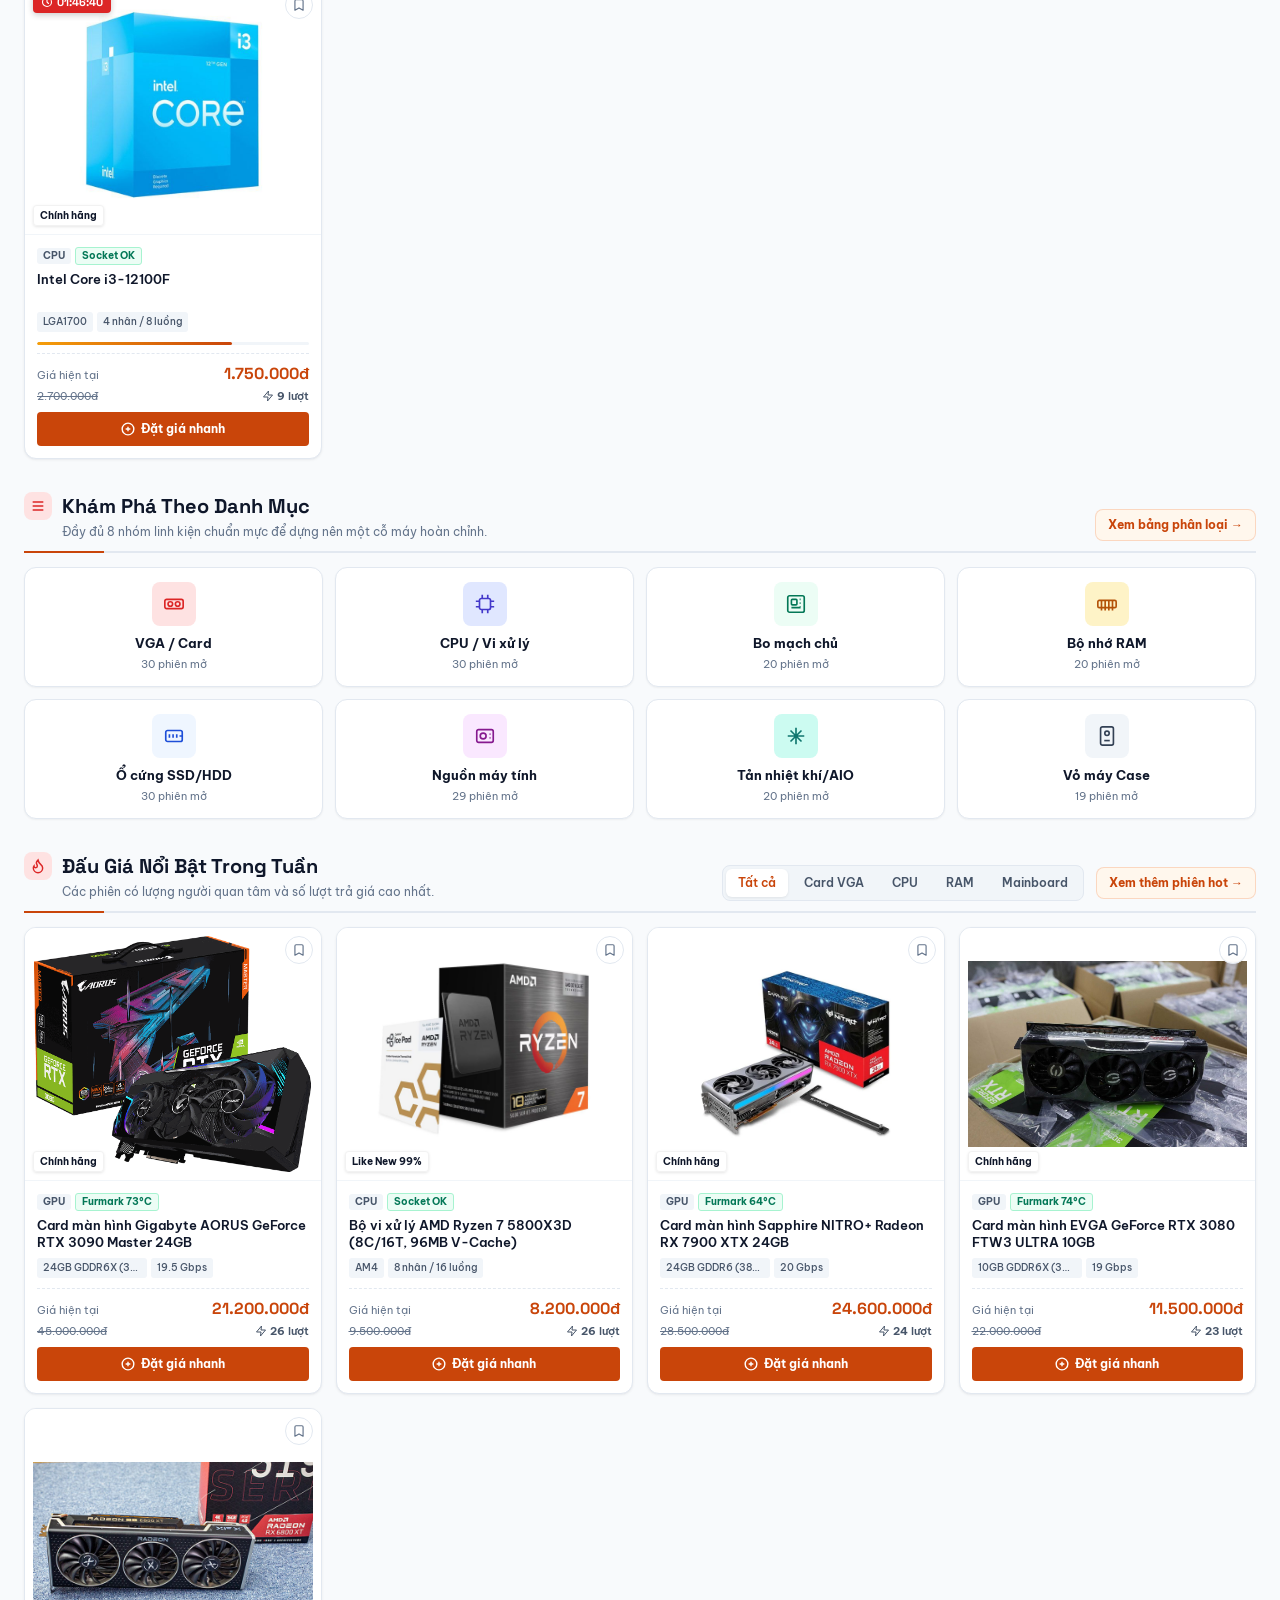
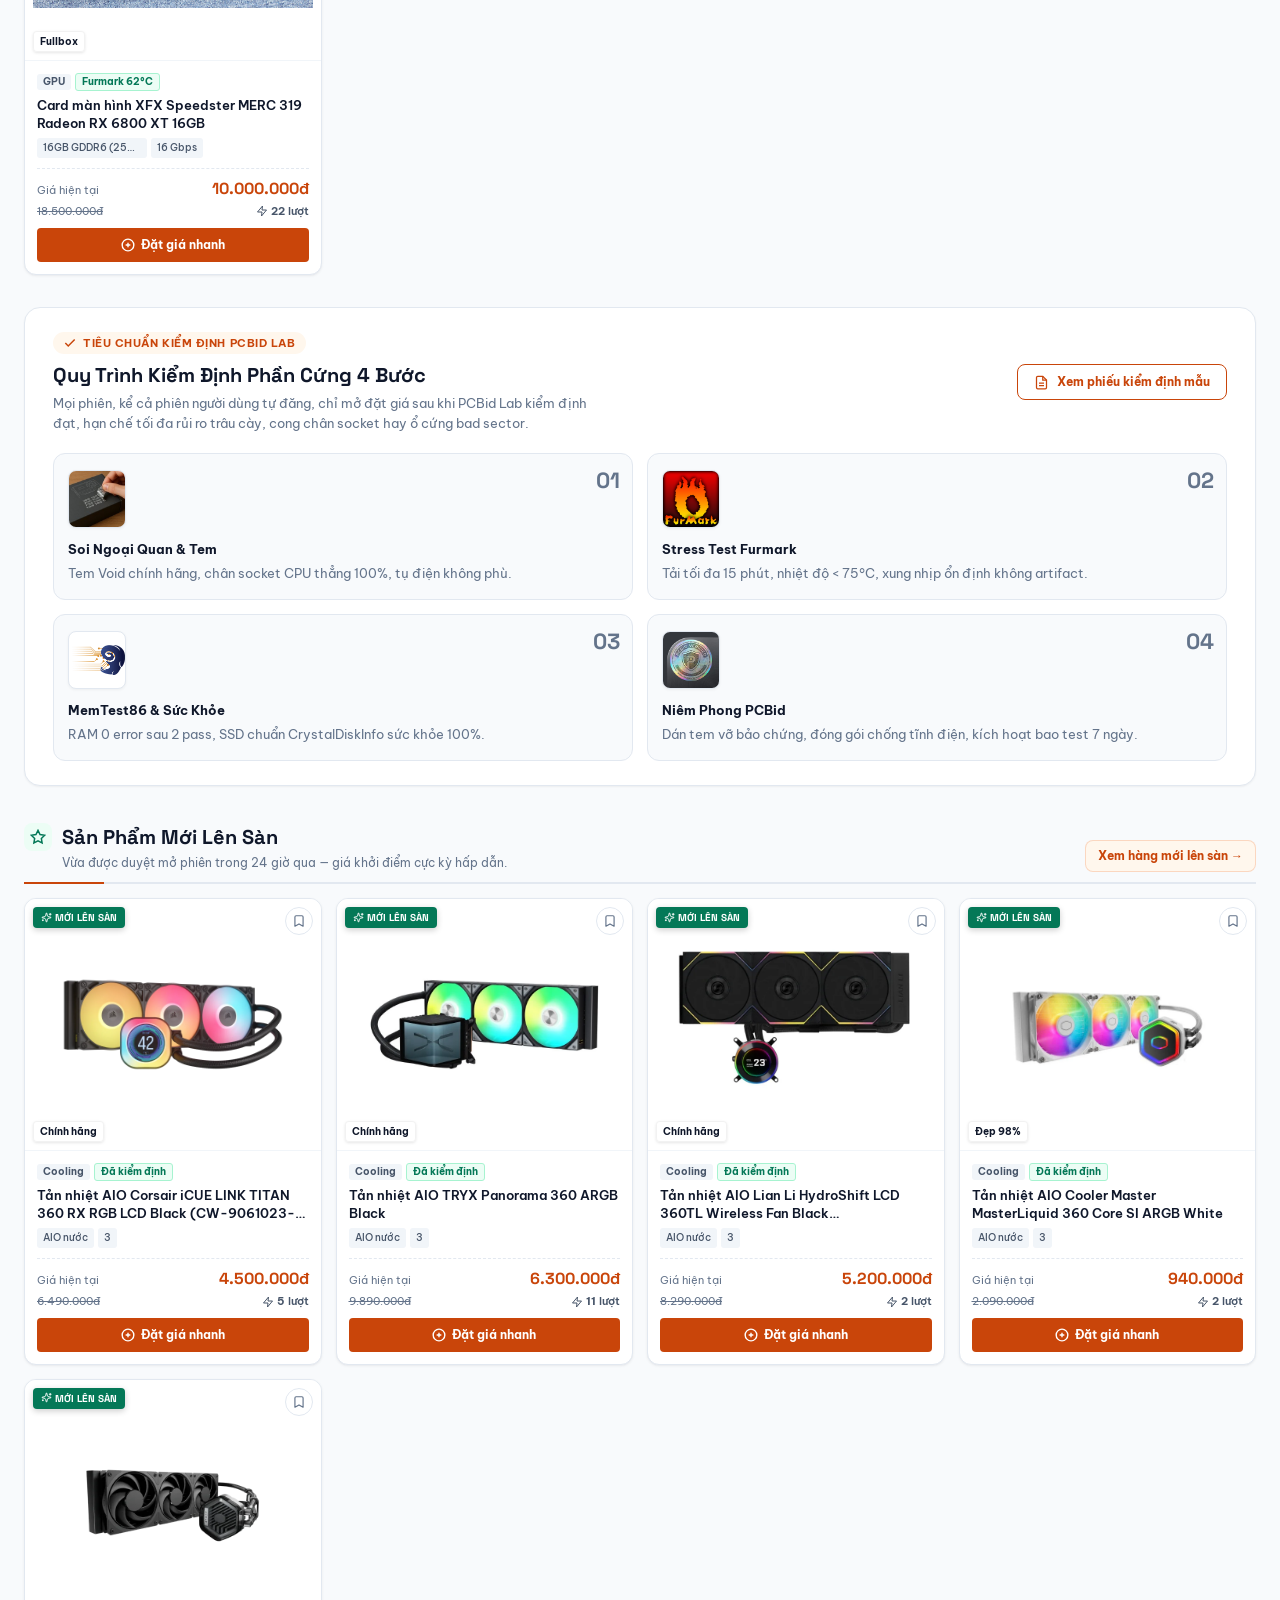
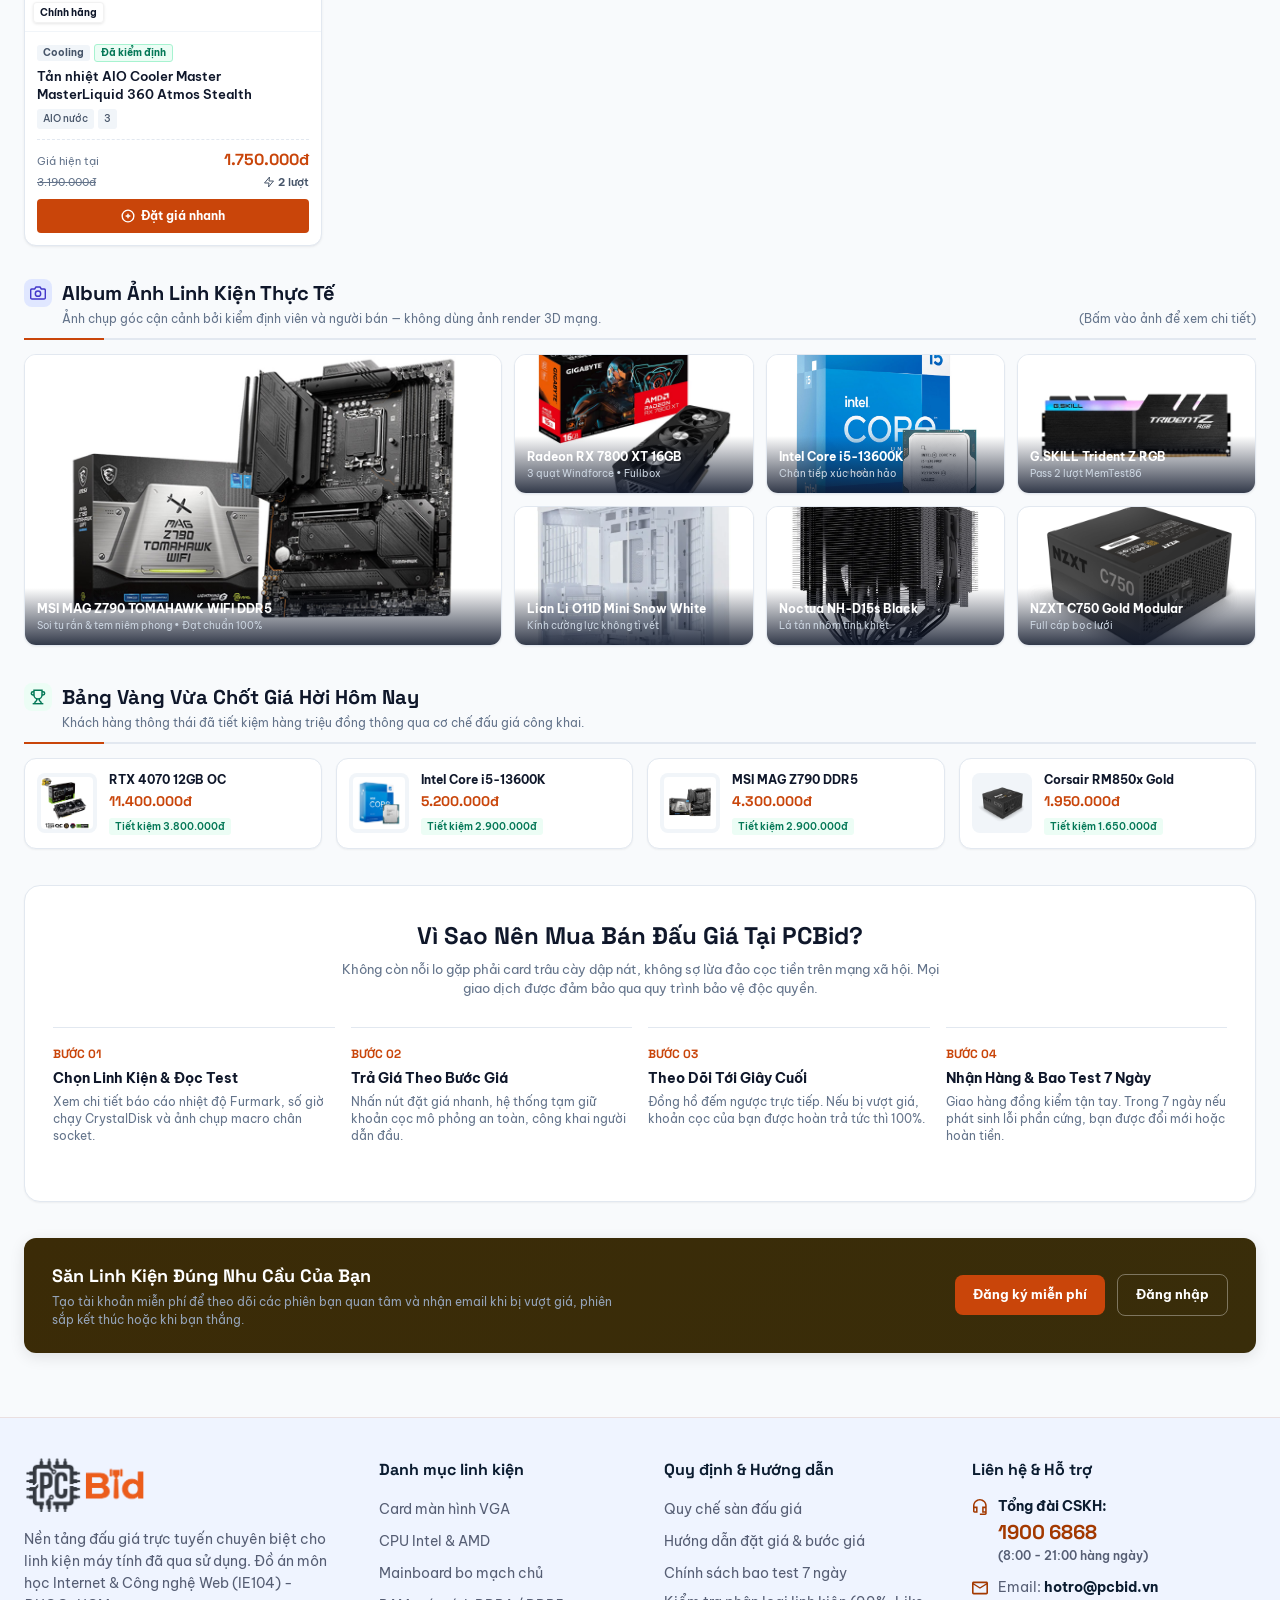
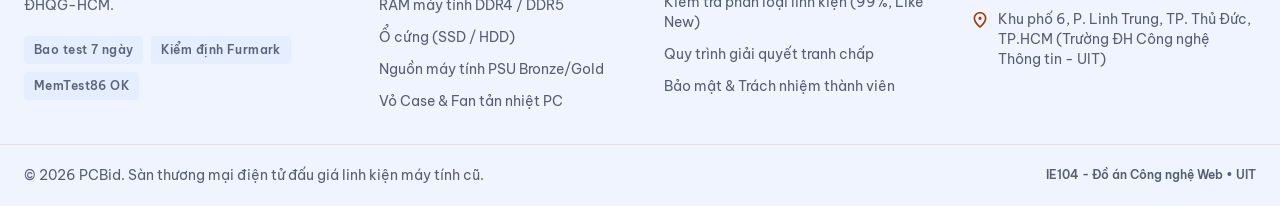
==== commit 3ec60c37: "fix: make the homepage "Săn linh kiện" block use the account instead of a guest email form - Guests " ====
--- a/index.html
+++ b/index.html
@@ -875,19 +875,21 @@
       </section>
 
       <!-- ============================================================
-           11. ĐĂNG KÝ EMAIL NHẬN THÔNG BÁO LINH KIỆN (NEWSLETTER)
+           11. SĂN LINH KIỆN ĐÚNG NHU CẦU: THEO DÕI PHIÊN + NHẬN THÔNG BÁO QUA EMAIL TÀI KHOẢN
+           Khách: mời đăng ký / đăng nhập (cần tài khoản mới dùng được watchlist).
+           Đã đăng nhập: dùng email của tài khoản, bật / tắt nhận email, vào danh sách theo dõi.
            ============================================================ -->
       <section class="pcb-subscribe" aria-labelledby="sub-heading">
-        <div>
+        <div class="pcb-subscribe__text">
           <h2 class="pcb-subscribe__title" id="sub-heading">Săn Linh Kiện Đúng Nhu Cầu Của Bạn</h2>
-          <p class="pcb-subscribe__desc">Nhận thông báo qua email ngay khi có phiên đấu giá bạn quan tâm — cam
-            kết không gửi thư rác.</p>
-        </div>
-        <form class="pcb-subscribe__form" id="pcb-subscribe-form">
-          <input type="email" class="pcb-subscribe__input" id="pcb-subscribe-input"
-            placeholder="Nhập địa chỉ email của bạn..." aria-label="Email nhận bản tin" autocomplete="email" required>
-          <button type="submit" class="pcb-subscribe__btn">Đăng ký ngay</button>
-        </form>
+          <p class="pcb-subscribe__desc" id="pcb-subscribe-desc">Tạo tài khoản miễn phí để theo dõi các phiên bạn quan tâm và nhận
+            email khi bị vượt giá, phiên sắp kết thúc hoặc khi bạn thắng.</p>
+        </div>
+        <!-- Nội dung theo trạng thái đăng nhập, JS vẽ lại; mặc định là nút cho khách -->
+        <div class="pcb-subscribe__actions" id="pcb-subscribe-actions">
+          <a href="register.html" class="pcb-subscribe__btn">Đăng ký miễn phí</a>
+          <a href="login.html?redirect=index.html" class="pcb-subscribe__btn pcb-subscribe__btn--ghost">Đăng nhập</a>
+        </div>
       </section>
 
     </div>
--- a/css/style.css
+++ b/css/style.css
@@ -159,6 +159,408 @@
 .pcb-dialog__card--danger .pcb-dialog__btn--primary {
   background-color: #dc2626;
   border-color: #dc2626;
+}
+
+/* Hộp thoại có biểu mẫu (báo cáo, yêu cầu bổ sung, lý do...): canh trái, rộng hơn */
+.pcb-dialog__card--form {
+  max-width: 460px;
+  max-height: calc(100dvh - 32px);
+  overflow-y: auto;
+  text-align: left;
+}
+
+.pcb-dialog__message--form {
+  margin-bottom: 14px;
+}
+
+.pcb-dialog__fields {
+  display: flex;
+  flex-direction: column;
+  gap: 14px;
+  margin-bottom: 14px;
+}
+
+.pcb-dialog__field {
+  display: flex;
+  flex-direction: column;
+  gap: 6px;
+  min-width: 0;
+  margin: 0;
+  padding: 0;
+  border: none;
+}
+
+.pcb-dialog__label {
+  margin-bottom: 2px;
+  padding: 0;
+  font-size: 0.8rem;
+  font-weight: 700;
+  color: var(--color-text-main);
+}
+
+.pcb-dialog__choice {
+  display: flex;
+  align-items: flex-start;
+  gap: 10px;
+  padding: 9px 12px;
+  font-size: 0.875rem;
+  line-height: 1.45;
+  color: var(--color-text-main);
+  border: 1px solid #e2e8f0;
+  border-radius: 10px;
+  cursor: pointer;
+  transition: border-color 0.15s ease, background-color 0.15s ease;
+}
+
+.pcb-dialog__choice:hover {
+  background-color: #f8fafc;
+}
+
+.pcb-dialog__choice:has(input:checked) {
+  border-color: var(--color-primary);
+  background-color: #fff7ed;
+}
+
+.pcb-dialog__choice input {
+  margin-top: 3px;
+  accent-color: var(--color-primary);
+}
+
+.pcb-dialog__textarea {
+  width: 100%;
+  padding: 10px 12px;
+  font-family: inherit;
+  font-size: 0.9rem;
+  line-height: 1.5;
+  border: 1px solid #cbd5e1;
+  border-radius: 10px;
+  resize: vertical;
+}
+
+.pcb-dialog__textarea:focus {
+  outline: none;
+  border-color: var(--color-primary);
+  box-shadow: 0 0 0 3px rgba(234, 88, 12, 0.15);
+}
+
+.pcb-dialog__error {
+  margin: -4px 0 12px;
+  font-size: 0.8rem;
+  font-weight: 600;
+  color: #dc2626;
+}
+
+/* ==========================================================================
+   HỘP THOẠI TÌM CHI NHÁNH KIỂM ĐỊNH PCBID (branches.js)
+   ========================================================================== */
+.pcb-branch-finder {
+  position: fixed;
+  inset: 0;
+  z-index: 3000;
+  display: flex;
+  align-items: center;
+  justify-content: center;
+  padding: 16px;
+  background-color: rgba(11, 28, 48, 0.55);
+  animation: pcbDialogFade 0.15s ease;
+}
+
+.pcb-branch-finder__card {
+  display: flex;
+  flex-direction: column;
+  gap: 12px;
+  width: 100%;
+  max-width: 560px;
+  max-height: calc(100dvh - 32px);
+  padding: 20px;
+  overflow-y: auto;
+  background-color: #ffffff;
+  border-radius: 16px;
+  box-shadow: 0 20px 48px rgba(11, 28, 48, 0.25);
+  animation: pcbDialogPop 0.18s ease;
+}
+
+.pcb-branch-finder__head {
+  display: flex;
+  align-items: center;
+  justify-content: space-between;
+  gap: 12px;
+}
+
+.pcb-branch-finder__title {
+  display: flex;
+  align-items: center;
+  gap: 8px;
+  margin: 0;
+  font-size: 1.05rem;
+  font-weight: 700;
+  color: var(--color-text-main);
+}
+
+.pcb-branch-finder__title .pcb-icon {
+  color: var(--color-primary);
+}
+
+.pcb-branch-finder__close {
+  display: inline-flex;
+  padding: 6px;
+  color: var(--color-text-muted);
+  background: none;
+  border: none;
+  border-radius: 8px;
+  cursor: pointer;
+}
+
+.pcb-branch-finder__close:hover,
+.pcb-branch-finder__close:focus-visible {
+  background-color: #f1f5f9;
+}
+
+.pcb-branch-finder__intro,
+.pcb-branch-finder__origin {
+  margin: 0;
+  font-size: 0.85rem;
+  line-height: 1.55;
+  color: var(--color-text-muted);
+}
+
+.pcb-branch-finder__origin {
+  font-size: 0.78rem;
+}
+
+.pcb-branch-finder__search {
+  display: flex;
+  gap: 8px;
+}
+
+.pcb-branch-finder__search-box {
+  display: flex;
+  flex: 1;
+  align-items: center;
+  gap: 8px;
+  min-width: 0;
+  padding: 0 12px;
+  color: var(--color-text-muted);
+  border: 1px solid #cbd5e1;
+  border-radius: 10px;
+}
+
+.pcb-branch-finder__search-box:focus-within {
+  border-color: var(--color-primary);
+  box-shadow: 0 0 0 3px rgba(234, 88, 12, 0.15);
+}
+
+.pcb-branch-finder__input {
+  flex: 1;
+  min-width: 0;
+  padding: 10px 0;
+  font-family: inherit;
+  font-size: 0.9rem;
+  background: none;
+  border: none;
+  outline: none;
+}
+
+.pcb-branch-finder__locate {
+  display: inline-flex;
+  flex-shrink: 0;
+  align-items: center;
+  gap: 6px;
+  padding: 0 14px;
+  font-family: inherit;
+  font-size: 0.85rem;
+  font-weight: 700;
+  color: var(--color-primary);
+  background-color: #fff7ed;
+  border: 1px solid #fed7aa;
+  border-radius: 10px;
+  cursor: pointer;
+}
+
+.pcb-branch-finder__locate:hover,
+.pcb-branch-finder__locate:focus-visible {
+  background-color: #ffedd5;
+}
+
+.pcb-branch-finder__list {
+  display: flex;
+  flex-direction: column;
+  gap: 8px;
+  max-height: 300px;
+  margin: 0;
+  padding: 0 2px 2px 0;
+  overflow-y: auto;
+  list-style: none;
+}
+
+.pcb-branch-finder__item {
+  display: flex;
+  align-items: flex-start;
+  gap: 10px;
+  padding: 10px 12px;
+  border: 1px solid #e2e8f0;
+  border-radius: 12px;
+  cursor: pointer;
+  transition: border-color 0.15s ease, background-color 0.15s ease;
+}
+
+.pcb-branch-finder__item:hover {
+  background-color: #f8fafc;
+}
+
+.pcb-branch-finder__item--selected {
+  border-color: var(--color-primary);
+  background-color: #fff7ed;
+}
+
+.pcb-branch-finder__item input {
+  margin-top: 4px;
+  accent-color: var(--color-primary);
+}
+
+.pcb-branch-finder__item-body {
+  display: flex;
+  flex: 1;
+  flex-direction: column;
+  gap: 2px;
+  min-width: 0;
+}
+
+.pcb-branch-finder__item-top {
+  display: flex;
+  flex-wrap: wrap;
+  align-items: center;
+  justify-content: space-between;
+  gap: 4px 8px;
+}
+
+.pcb-branch-finder__item-name {
+  font-size: 0.9rem;
+  color: var(--color-text-main);
+}
+
+.pcb-branch-finder__distance {
+  padding: 1px 8px;
+  font-size: 0.72rem;
+  font-weight: 700;
+  color: #047857;
+  white-space: nowrap;
+  background-color: #ecfdf5;
+  border-radius: 999px;
+}
+
+.pcb-branch-finder__item-line,
+.pcb-branch-finder__item-meta {
+  font-size: 0.8rem;
+  color: var(--color-text-muted);
+}
+
+.pcb-branch-finder__item-meta {
+  display: inline-flex;
+  flex-wrap: wrap;
+  align-items: center;
+  gap: 4px;
+}
+
+.pcb-branch-finder__empty {
+  padding: 16px;
+  font-size: 0.85rem;
+  text-align: center;
+  color: var(--color-text-muted);
+}
+
+.pcb-branch-finder__method {
+  display: flex;
+  flex-direction: column;
+  gap: 8px;
+  margin: 0;
+  padding: 0;
+  border: none;
+}
+
+.pcb-branch-finder__legend {
+  margin-bottom: 6px;
+  padding: 0;
+  font-size: 0.8rem;
+  font-weight: 700;
+  color: var(--color-text-main);
+}
+
+.pcb-branch-finder__choice {
+  display: flex;
+  align-items: flex-start;
+  gap: 10px;
+  padding: 9px 12px;
+  font-size: 0.875rem;
+  border: 1px solid #e2e8f0;
+  border-radius: 10px;
+  cursor: pointer;
+}
+
+.pcb-branch-finder__choice:has(input:checked) {
+  border-color: var(--color-primary);
+  background-color: #fff7ed;
+}
+
+.pcb-branch-finder__choice input {
+  margin-top: 3px;
+  accent-color: var(--color-primary);
+}
+
+.pcb-branch-finder__choice span {
+  display: flex;
+  flex-direction: column;
+  gap: 2px;
+}
+
+.pcb-branch-finder__choice small {
+  font-size: 0.75rem;
+  color: var(--color-text-muted);
+}
+
+.pcb-branch-finder__courier {
+  display: flex;
+  gap: 8px;
+}
+
+.pcb-branch-finder__select,
+.pcb-branch-finder__tracking {
+  flex: 1;
+  min-width: 0;
+  padding: 9px 10px;
+  font-family: inherit;
+  font-size: 0.85rem;
+  border: 1px solid #cbd5e1;
+  border-radius: 10px;
+}
+
+.pcb-branch-finder__error {
+  margin: 0;
+  font-size: 0.8rem;
+  font-weight: 600;
+  color: #dc2626;
+}
+
+.pcb-branch-finder__actions {
+  display: flex;
+  gap: 10px;
+}
+
+@media (max-width: 480px) {
+  .pcb-branch-finder__card {
+    padding: 16px;
+  }
+
+  .pcb-branch-finder__courier {
+    flex-direction: column;
+  }
+}
+
+@media (prefers-reduced-motion: reduce) {
+  .pcb-branch-finder,
+  .pcb-branch-finder__card {
+    animation: none;
+  }
 }
 
 @keyframes pcbDialogFade {
@@ -961,6 +1363,67 @@
   opacity: 0.85;
 }
 
+/* Thẻ vai trò nổi bật của Quản trị viên / Kiểm định viên PCBid */
+.pcb-chat__role-badge {
+  display: inline-flex;
+  align-items: center;
+  gap: 4px;
+  padding: 2px 8px;
+  font-size: 11px;
+  font-weight: 800;
+  line-height: 1.5;
+  letter-spacing: 0.02em;
+  text-transform: uppercase;
+  white-space: nowrap;
+  color: #ffffff;
+  border-radius: 999px;
+  box-shadow: 0 0 0 2px rgba(255, 255, 255, 0.85);
+}
+
+/* Quản trị viên: tím; Kiểm định viên: xanh lục */
+.pcb-chat__role-badge--admin {
+  background: linear-gradient(135deg, #4f46e5, #7c3aed);
+}
+
+.pcb-chat__role-badge--inspector {
+  background: linear-gradient(135deg, #047857, #0d9488);
+}
+
+.pcb-chat__role-badge--compact {
+  padding: 1px 6px;
+  font-size: 10px;
+  box-shadow: none;
+}
+
+/* Thẻ vai trò trong đầu khung chat: bỏ độ mờ của dòng phụ */
+.pcb-chat__peer-role:has(.pcb-chat__role-badge) {
+  opacity: 1;
+}
+
+/* Dải nhắc ở đầu khung tin nhắn khi đang trò chuyện với nhân viên PCBid */
+.pcb-chat__staff-note {
+  display: flex;
+  align-items: flex-start;
+  gap: 8px;
+  margin: 0;
+  padding: 8px 14px;
+  font-size: 12px;
+  line-height: 1.5;
+  color: #3730a3;
+  background-color: #eef2ff;
+  border-bottom: 1px solid #c7d2fe;
+}
+
+.pcb-chat__staff-note .pcb-icon {
+  margin-top: 2px;
+}
+
+.pcb-chat__staff-note--inspector {
+  color: #065f46;
+  background-color: #ecfdf5;
+  border-bottom-color: #a7f3d0;
+}
+
 .pcb-chat__icon-btn {
   display: inline-flex;
   padding: 6px;
@@ -2247,6 +2710,61 @@
 .pcb-icon--zap {
   -webkit-mask-image: url('../images/icons/lucide/zap.svg');
   mask-image: url('../images/icons/lucide/zap.svg');
+}
+
+.pcb-icon--flag {
+  -webkit-mask-image: url('../images/icons/lucide/flag.svg');
+  mask-image: url('../images/icons/lucide/flag.svg');
+}
+
+.pcb-icon--user-x {
+  -webkit-mask-image: url('../images/icons/lucide/user-x.svg');
+  mask-image: url('../images/icons/lucide/user-x.svg');
+}
+
+.pcb-icon--eye-off {
+  -webkit-mask-image: url('../images/icons/lucide/eye-off.svg');
+  mask-image: url('../images/icons/lucide/eye-off.svg');
+}
+
+.pcb-icon--eye {
+  -webkit-mask-image: url('../images/icons/lucide/eye.svg');
+  mask-image: url('../images/icons/lucide/eye.svg');
+}
+
+.pcb-icon--layout-list {
+  -webkit-mask-image: url('../images/icons/lucide/layout-list.svg');
+  mask-image: url('../images/icons/lucide/layout-list.svg');
+}
+
+.pcb-icon--copy {
+  -webkit-mask-image: url('../images/icons/lucide/copy.svg');
+  mask-image: url('../images/icons/lucide/copy.svg');
+}
+
+.pcb-icon--clipboard-check {
+  -webkit-mask-image: url('../images/icons/lucide/clipboard-check.svg');
+  mask-image: url('../images/icons/lucide/clipboard-check.svg');
+}
+
+.pcb-icon--search {
+  -webkit-mask-image: url('../images/icons/lucide/search.svg');
+  mask-image: url('../images/icons/lucide/search.svg');
+}
+
+.pcb-icon--log-in {
+  -webkit-mask-image: url('../images/icons/lucide/log-in.svg');
+  mask-image: url('../images/icons/lucide/log-in.svg');
+}
+
+.pcb-icon--shield-x {
+  -webkit-mask-image: url('../images/icons/lucide/shield-x.svg');
+  mask-image: url('../images/icons/lucide/shield-x.svg');
+}
+
+.pcb-icon--party-popper {
+  -webkit-mask-image: url('../images/icons/lucide/party-popper.svg');
+  mask-image: url('../images/icons/lucide/party-popper.svg');
 }
 
 .pcb-icon--zoom-in {
--- a/components/header/header.css
+++ b/components/header/header.css
@@ -1515,3 +1515,17 @@
     padding: 0 8px;
   }
 }
+
+/* Mục "Quản lý & Duyệt phiên" chỉ hiện với tài khoản Quản trị viên (Admin) */
+.header__dropdown-item--admin {
+  font-weight: 700;
+  color: #4f46e5;
+  background-color: #eef2ff;
+}
+
+/* Mục "Kiểm duyệt bài đăng" của Kiểm định viên */
+.header__dropdown-item--inspector {
+  font-weight: 700;
+  color: #047857;
+  background-color: #ecfdf5;
+}
--- a/css/home.css
+++ b/css/home.css
@@ -1859,30 +1859,30 @@
   margin: 0;
 }
 
-.pcb-subscribe__form {
-  display: flex;
-  gap: 8px;
-  max-width: 440px;
-  width: 100%;
-}
-
-.pcb-subscribe__input {
-  flex: 1;
-  padding: 10px 14px;
-  border-radius: var(--pcb-radius-sm);
-  border: 1px solid rgba(255, 255, 255, 0.2);
-  background: rgba(255, 255, 255, 0.08);
-  color: #ffffff;
-  font-size: 13px;
-}
-
-.pcb-subscribe__input:focus {
-  outline: none;
-  border-color: var(--pcb-primary);
-  background: rgba(255, 255, 255, 0.12);
+.pcb-subscribe__text {
+  max-width: 560px;
+}
+
+.pcb-subscribe__email {
+  color: #fdba74;
+  word-break: break-all;
+}
+
+/* Nhóm nút theo trạng thái đăng nhập */
+.pcb-subscribe__actions {
+  display: flex;
+  flex-shrink: 0;
+  flex-wrap: wrap;
+  align-items: center;
+  justify-content: flex-end;
+  gap: 8px 12px;
 }
 
 .pcb-subscribe__btn {
+  display: inline-flex;
+  align-items: center;
+  gap: 6px;
+  text-decoration: none;
   padding: 10px 18px;
   background: var(--pcb-primary);
   border: none;
@@ -1897,6 +1897,75 @@
 
 .pcb-subscribe__btn:hover {
   background: var(--pcb-primary-hover);
+}
+
+.pcb-subscribe__btn--ghost {
+  background: transparent;
+  border: 1px solid rgba(255, 255, 255, 0.35);
+}
+
+.pcb-subscribe__btn--ghost:hover {
+  background: rgba(255, 255, 255, 0.1);
+}
+
+.pcb-subscribe__link {
+  font-size: 12px;
+  color: #cbd5e1;
+  text-decoration: underline;
+}
+
+.pcb-subscribe__link:hover {
+  color: #ffffff;
+}
+
+/* Công tắc bật / tắt nhận email thông báo */
+.pcb-subscribe__toggle {
+  display: inline-flex;
+  align-items: center;
+  gap: 8px;
+  padding: 6px 4px;
+  font-family: inherit;
+  font-size: 13px;
+  font-weight: 600;
+  color: #ffffff;
+  background: none;
+  border: none;
+  cursor: pointer;
+}
+
+.pcb-subscribe__switch {
+  position: relative;
+  width: 36px;
+  height: 20px;
+  background-color: rgba(255, 255, 255, 0.25);
+  border-radius: 999px;
+  transition: background-color 0.2s ease;
+}
+
+.pcb-subscribe__switch::after {
+  content: "";
+  position: absolute;
+  top: 2px;
+  left: 2px;
+  width: 16px;
+  height: 16px;
+  background-color: #ffffff;
+  border-radius: 50%;
+  transition: transform 0.2s ease;
+}
+
+.pcb-subscribe__toggle[aria-checked="true"] .pcb-subscribe__switch {
+  background-color: #16a34a;
+}
+
+.pcb-subscribe__toggle[aria-checked="true"] .pcb-subscribe__switch::after {
+  transform: translateX(16px);
+}
+
+.pcb-subscribe__toggle:focus-visible {
+  outline: 2px solid #fdba74;
+  outline-offset: 2px;
+  border-radius: 6px;
 }
 
 /* ==========================================================================
@@ -2299,8 +2368,8 @@
     flex-direction: column;
     text-align: center;
   }
-  .pcb-subscribe__form {
-    max-width: 100%;
+  .pcb-subscribe__actions {
+    justify-content: center;
   }
 }
 
@@ -2412,16 +2481,9 @@
     grid-template-columns: 1fr;
   }
 
-  /* Ô đăng ký nhận tin: ô nhập và nút xếp dọc */
-  .pcb-subscribe__form {
-    flex-direction: column;
-  }
-
-  .pcb-subscribe__input {
-    min-width: 0;
-  }
-
+  /* Khối săn linh kiện: nút trải hết chiều ngang trên điện thoại */
   .pcb-subscribe__btn {
+    justify-content: center;
     width: 100%;
   }
 }
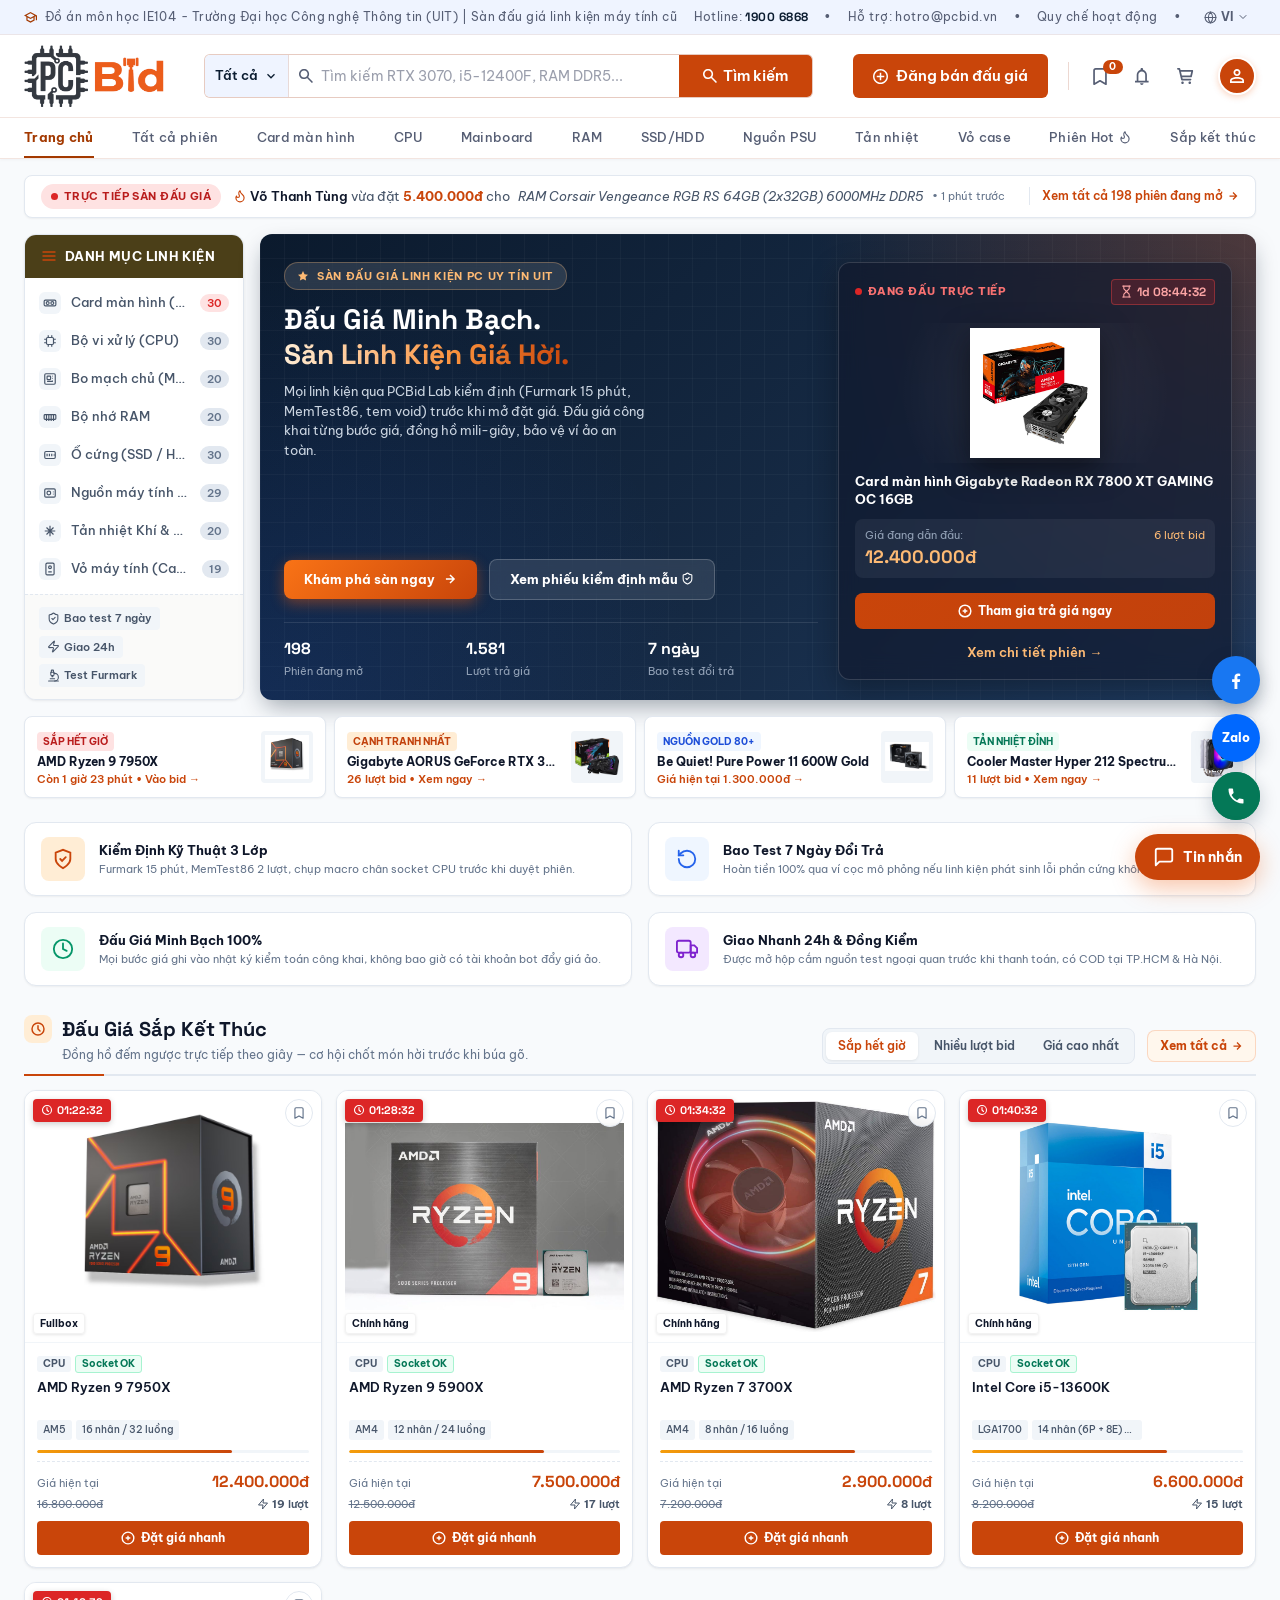
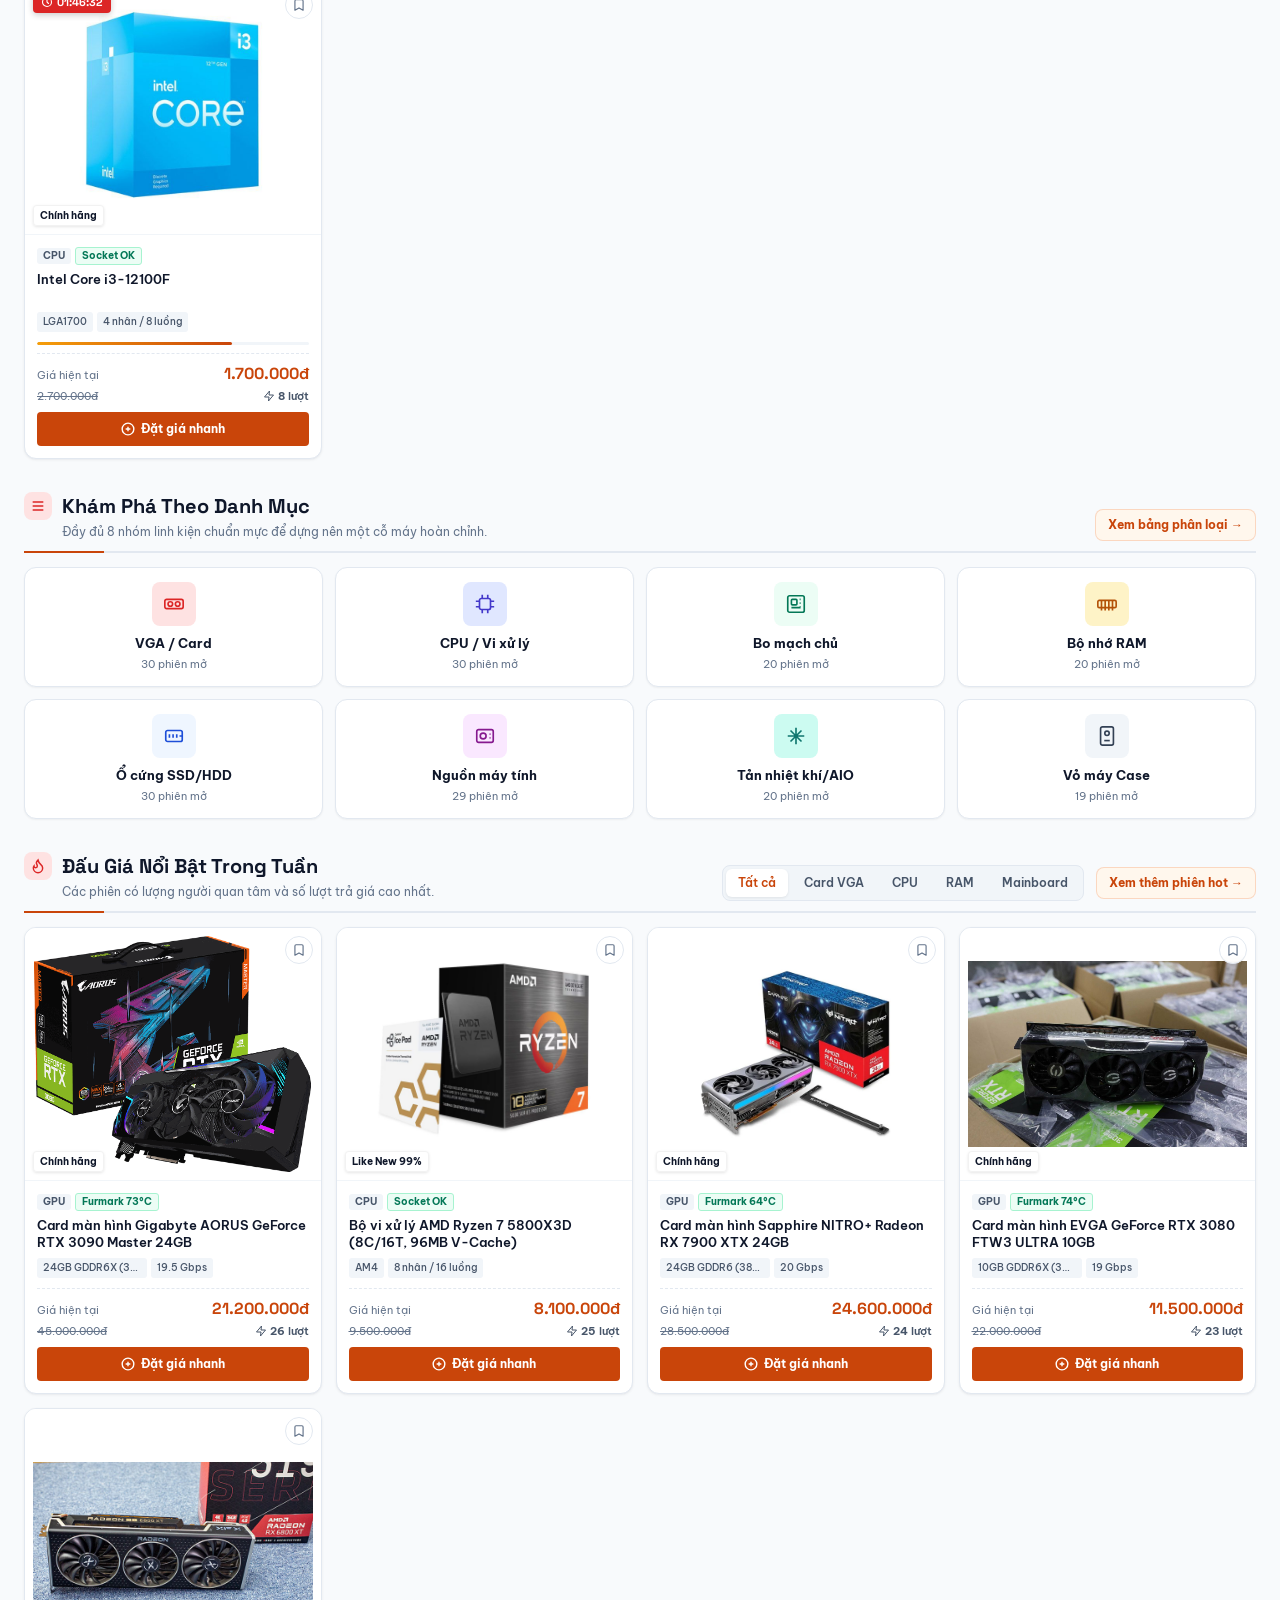
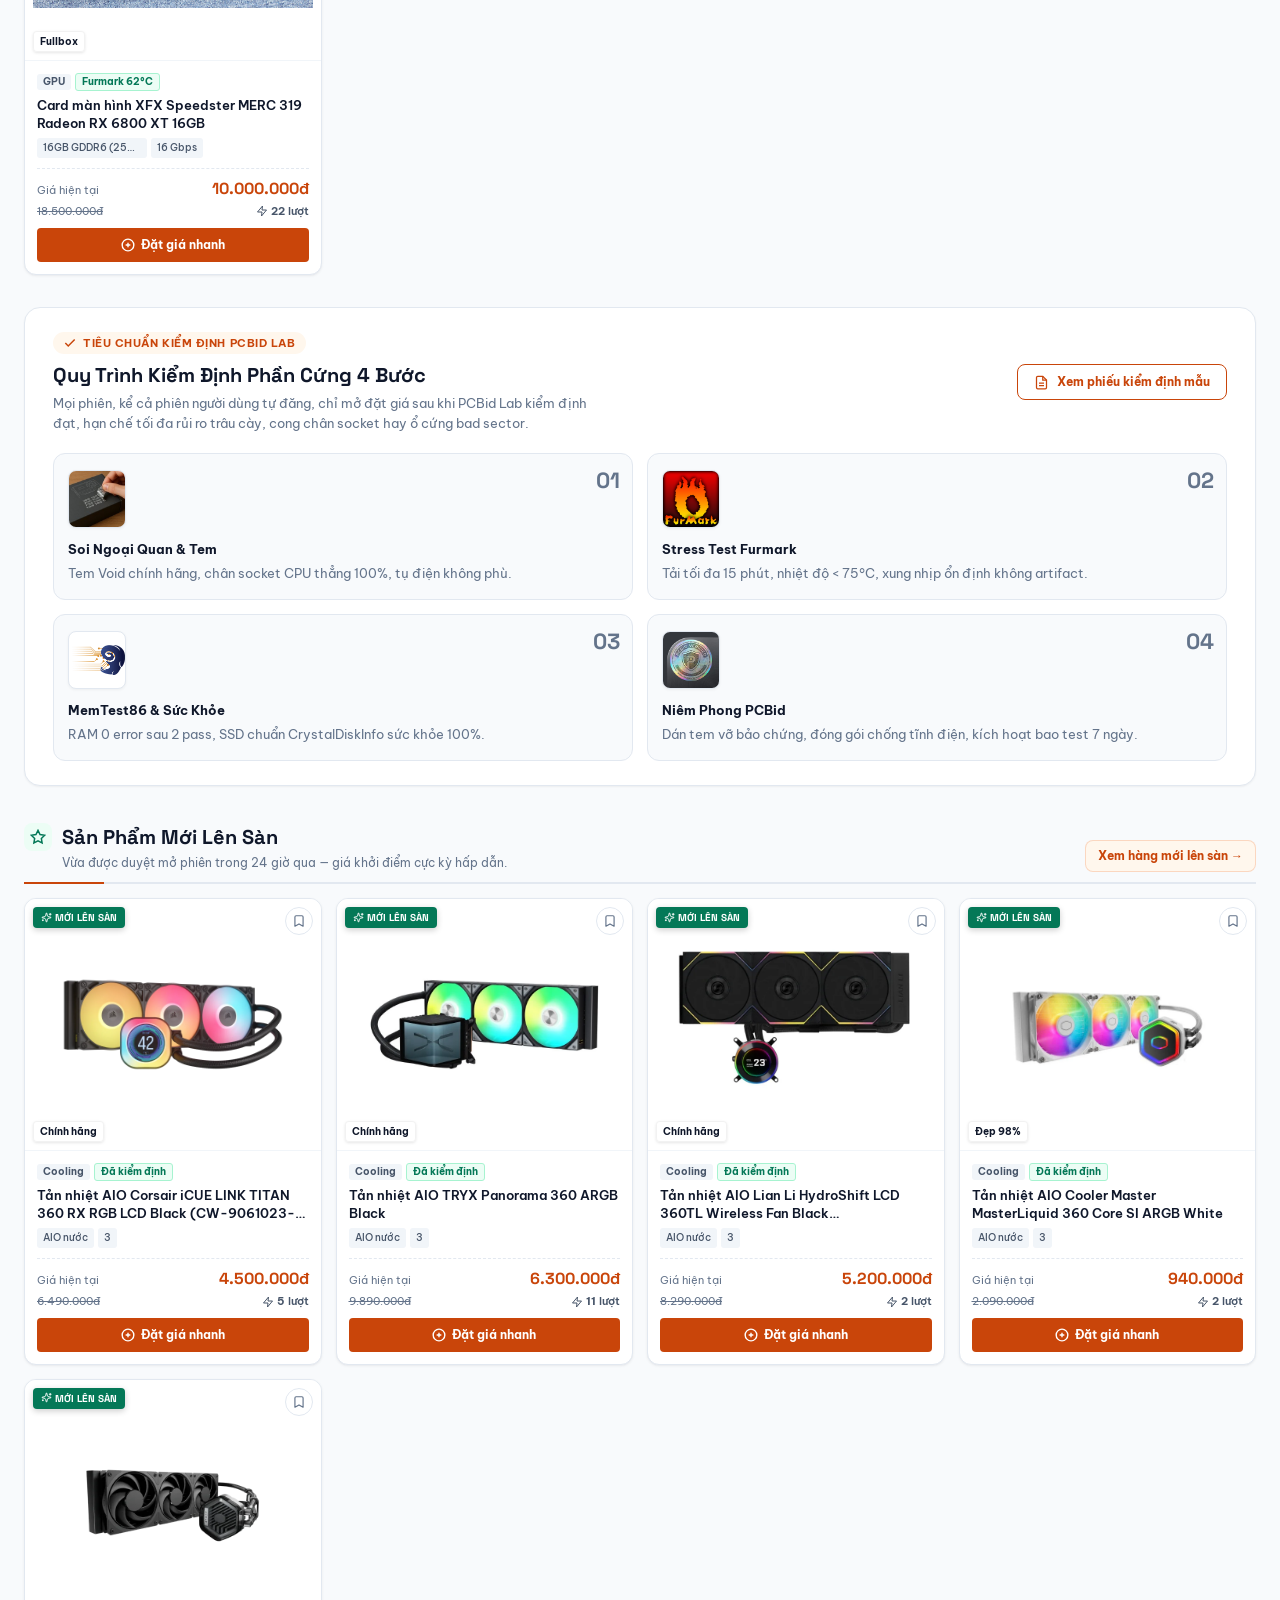
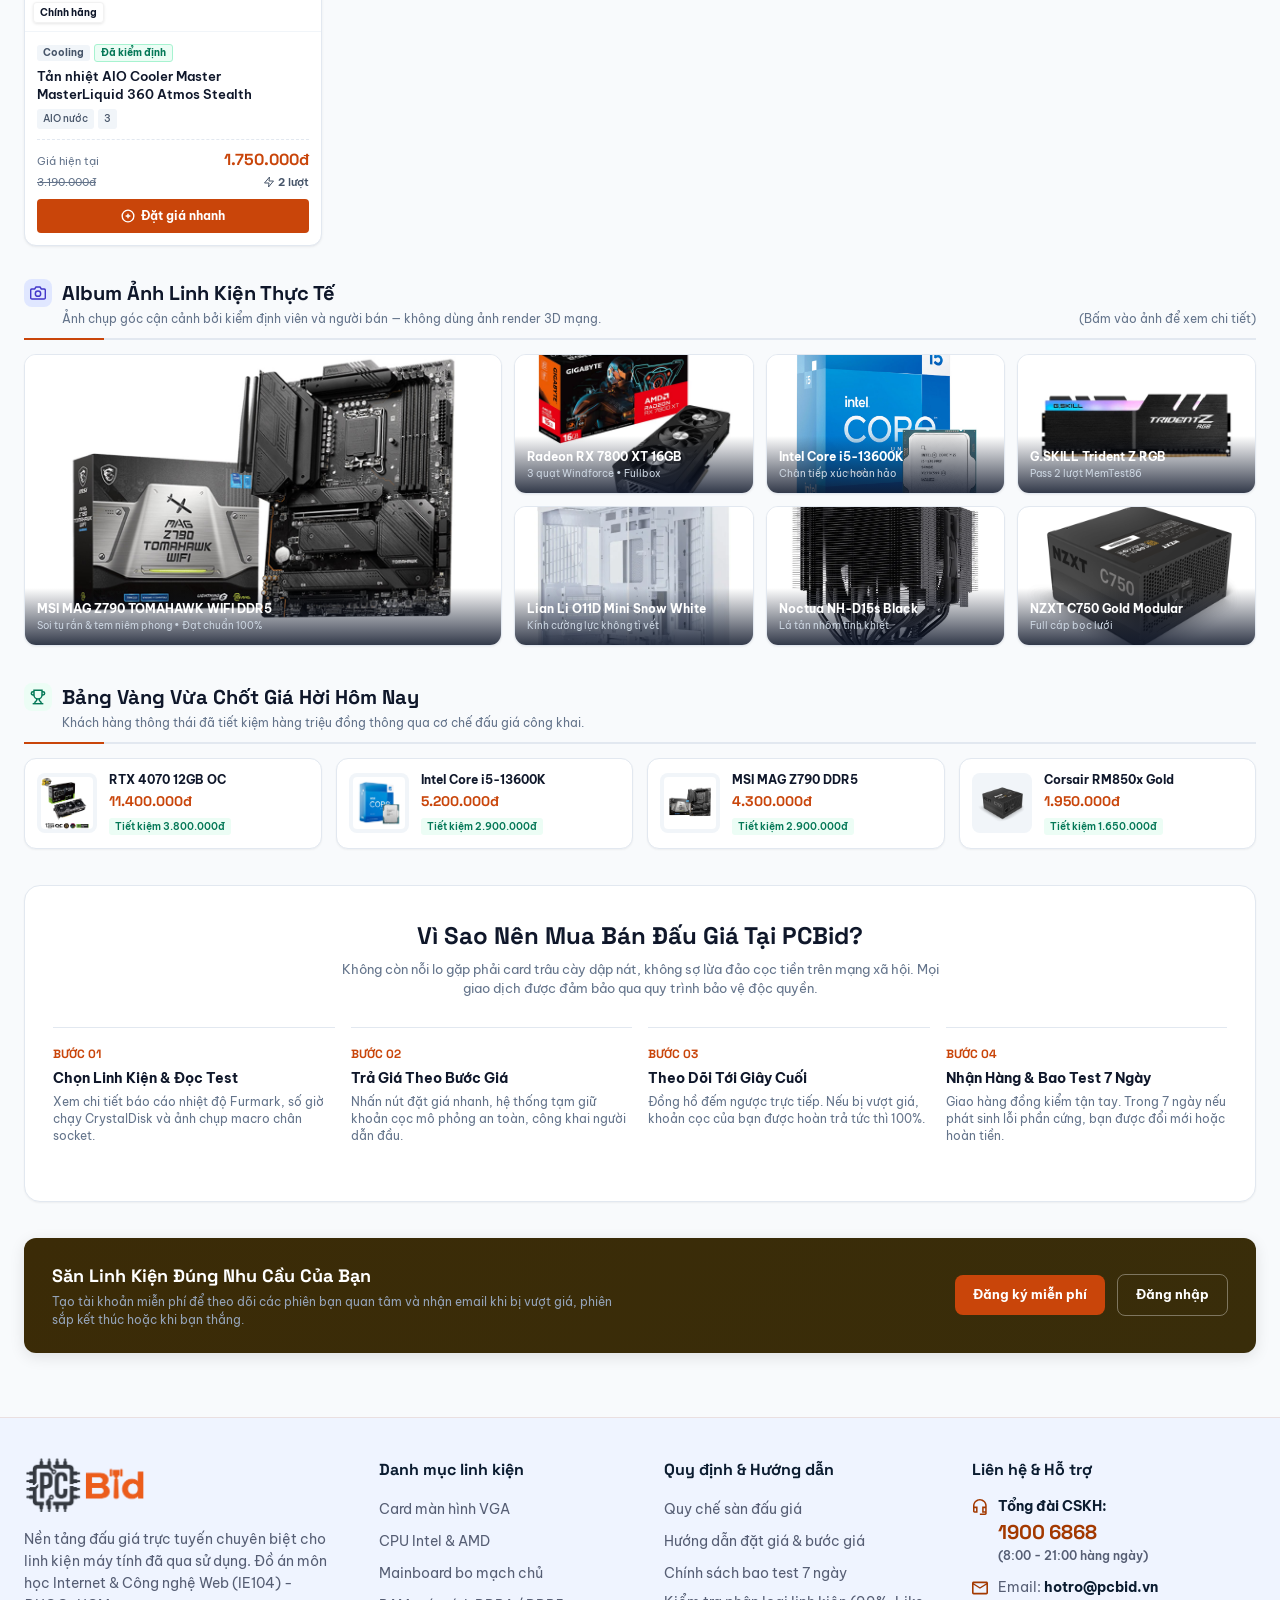
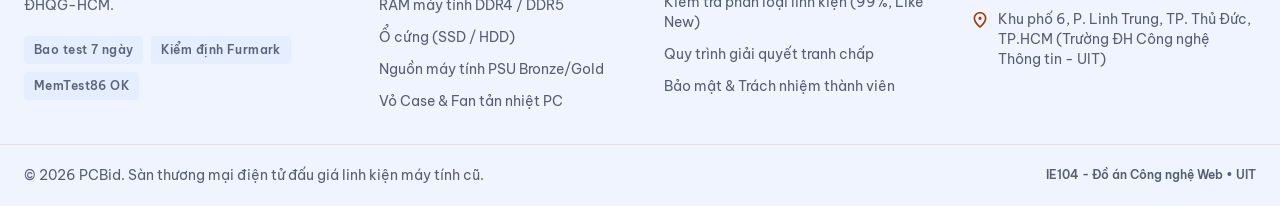
==== commit cbc5a2c4: "fix: count real open auctions and bids in the homepage hero and show the product in the mobile live " ====
--- a/index.html
+++ b/index.html
@@ -227,11 +227,13 @@
 
               <div class="hero-v2__stats">
                 <div class="hero-v2__stat-item">
-                  <span class="hero-v2__stat-val">200+</span>
+                  <!-- Số phiên đang mở thật, JS đếm lại từ dữ liệu sàn -->
+                  <span class="hero-v2__stat-val" id="hero-stat-open">0</span>
                   <span class="hero-v2__stat-lbl">Phiên đang mở</span>
                 </div>
                 <div class="hero-v2__stat-item">
-                  <span class="hero-v2__stat-val">2.450+</span>
+                  <!-- Tổng lượt trả giá trên các phiên, JS đếm lại -->
+                  <span class="hero-v2__stat-val" id="hero-stat-bids">0</span>
                   <span class="hero-v2__stat-lbl">Lượt trả giá</span>
                 </div>
                 <div class="hero-v2__stat-item">
--- a/css/style.css
+++ b/css/style.css
@@ -2710,6 +2710,11 @@
 .pcb-icon--zap {
   -webkit-mask-image: url('../images/icons/lucide/zap.svg');
   mask-image: url('../images/icons/lucide/zap.svg');
+}
+
+.pcb-icon--plus {
+  -webkit-mask-image: url('../images/icons/lucide/plus.svg');
+  mask-image: url('../images/icons/lucide/plus.svg');
 }
 
 .pcb-icon--flag {
--- a/components/header/header.css
+++ b/components/header/header.css
@@ -1529,3 +1529,59 @@
   color: #047857;
   background-color: #ecfdf5;
 }
+
+/* Số phiên đang bán / đang tham gia bấm được để mở đúng tab Quản lý đấu giá */
+a.header__dropdown-stat {
+  color: inherit;
+  text-decoration: none;
+  border-radius: 4px;
+}
+
+a.header__dropdown-stat:hover,
+a.header__dropdown-stat:focus-visible {
+  color: #c9450a;
+  text-decoration: underline;
+}
+
+/* Số lần bị Quản trị viên cảnh báo */
+.header__dropdown-stat--warn {
+  flex-basis: 100%;
+  font-weight: 700;
+  color: #b91c1c !important;
+}
+
+.header__dropdown-stat--warn .lucide {
+  color: #dc2626;
+}
+
+/* Ví khả dụng: số dư + nút "+" nạp nhanh */
+.header__dropdown-wallet-right {
+  display: inline-flex;
+  align-items: center;
+  gap: 6px;
+}
+
+.header__dropdown-wallet-add {
+  display: inline-flex;
+  align-items: center;
+  justify-content: center;
+  width: 20px;
+  height: 20px;
+  color: #ffffff;
+  background-color: #10b981;
+  border-radius: 50%;
+  transition: background-color 0.15s ease, transform 0.15s ease;
+}
+
+.header__dropdown-wallet-add:hover,
+.header__dropdown-wallet-add:focus-visible {
+  background-color: #059669;
+  transform: scale(1.1);
+}
+
+/* Mục vừa bấm khi đang ở trang Hồ sơ: đổi màu trong chốc lát trước khi menu đóng */
+.header__dropdown-link--pressed,
+.header__dropdown-item.header__dropdown-link--pressed {
+  color: #ffffff !important;
+  background-color: #c9450a !important;
+}
--- a/css/home.css
+++ b/css/home.css
@@ -2583,3 +2583,53 @@
   text-align: center;
   color: #64748b;
 }
+
+/* Tên linh kiện tách khỏi phần chữ để luôn hiện được: máy tính nằm cùng dòng, điện thoại xuống dòng thứ hai */
+.pcb-ticker__text {
+  flex-shrink: 0;
+}
+
+.pcb-ticker__product {
+  min-width: 0;
+  overflow: hidden;
+  text-overflow: ellipsis;
+  white-space: nowrap;
+}
+
+/* Điện thoại: mỗi lượt đặt giá hiện 2 dòng
+   Dòng 1: người đặt + giá; Dòng 2: tên linh kiện (cắt bằng "…" nếu quá dài) + thời gian */
+@media (max-width: 640px) {
+  .pcb-ticker__viewport {
+    height: 40px;
+  }
+
+  .pcb-ticker__item {
+    display: grid;
+    grid-template-columns: minmax(0, 1fr) auto;
+    grid-template-areas:
+      "text text"
+      "product time";
+    align-content: center;
+    row-gap: 1px;
+    column-gap: 6px;
+    height: 40px;
+  }
+
+  .pcb-ticker__text {
+    grid-area: text;
+    min-width: 0;
+    overflow: hidden;
+    text-overflow: ellipsis;
+    white-space: nowrap;
+  }
+
+  .pcb-ticker__time {
+    grid-area: time;
+  }
+
+  .pcb-ticker__product {
+    grid-area: product;
+    font-weight: 600;
+    color: var(--pcb-text-main);
+  }
+}
